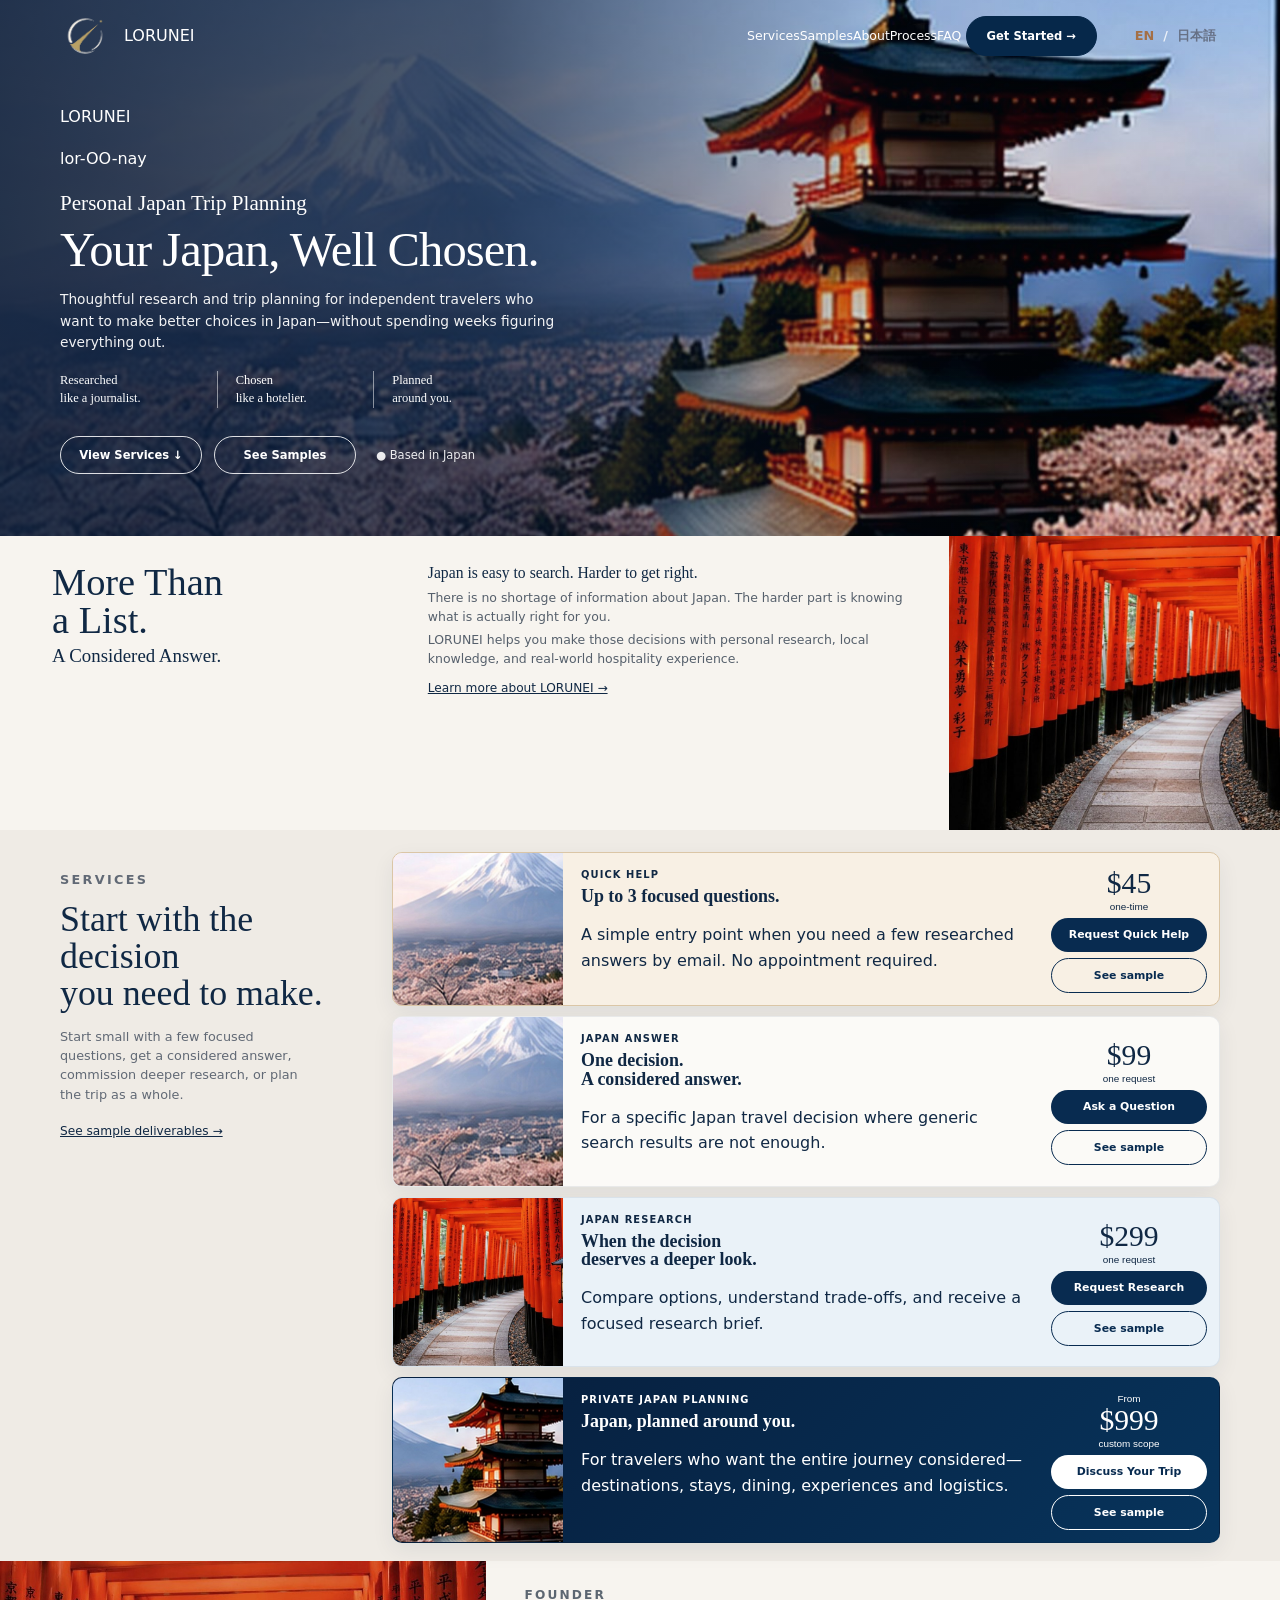
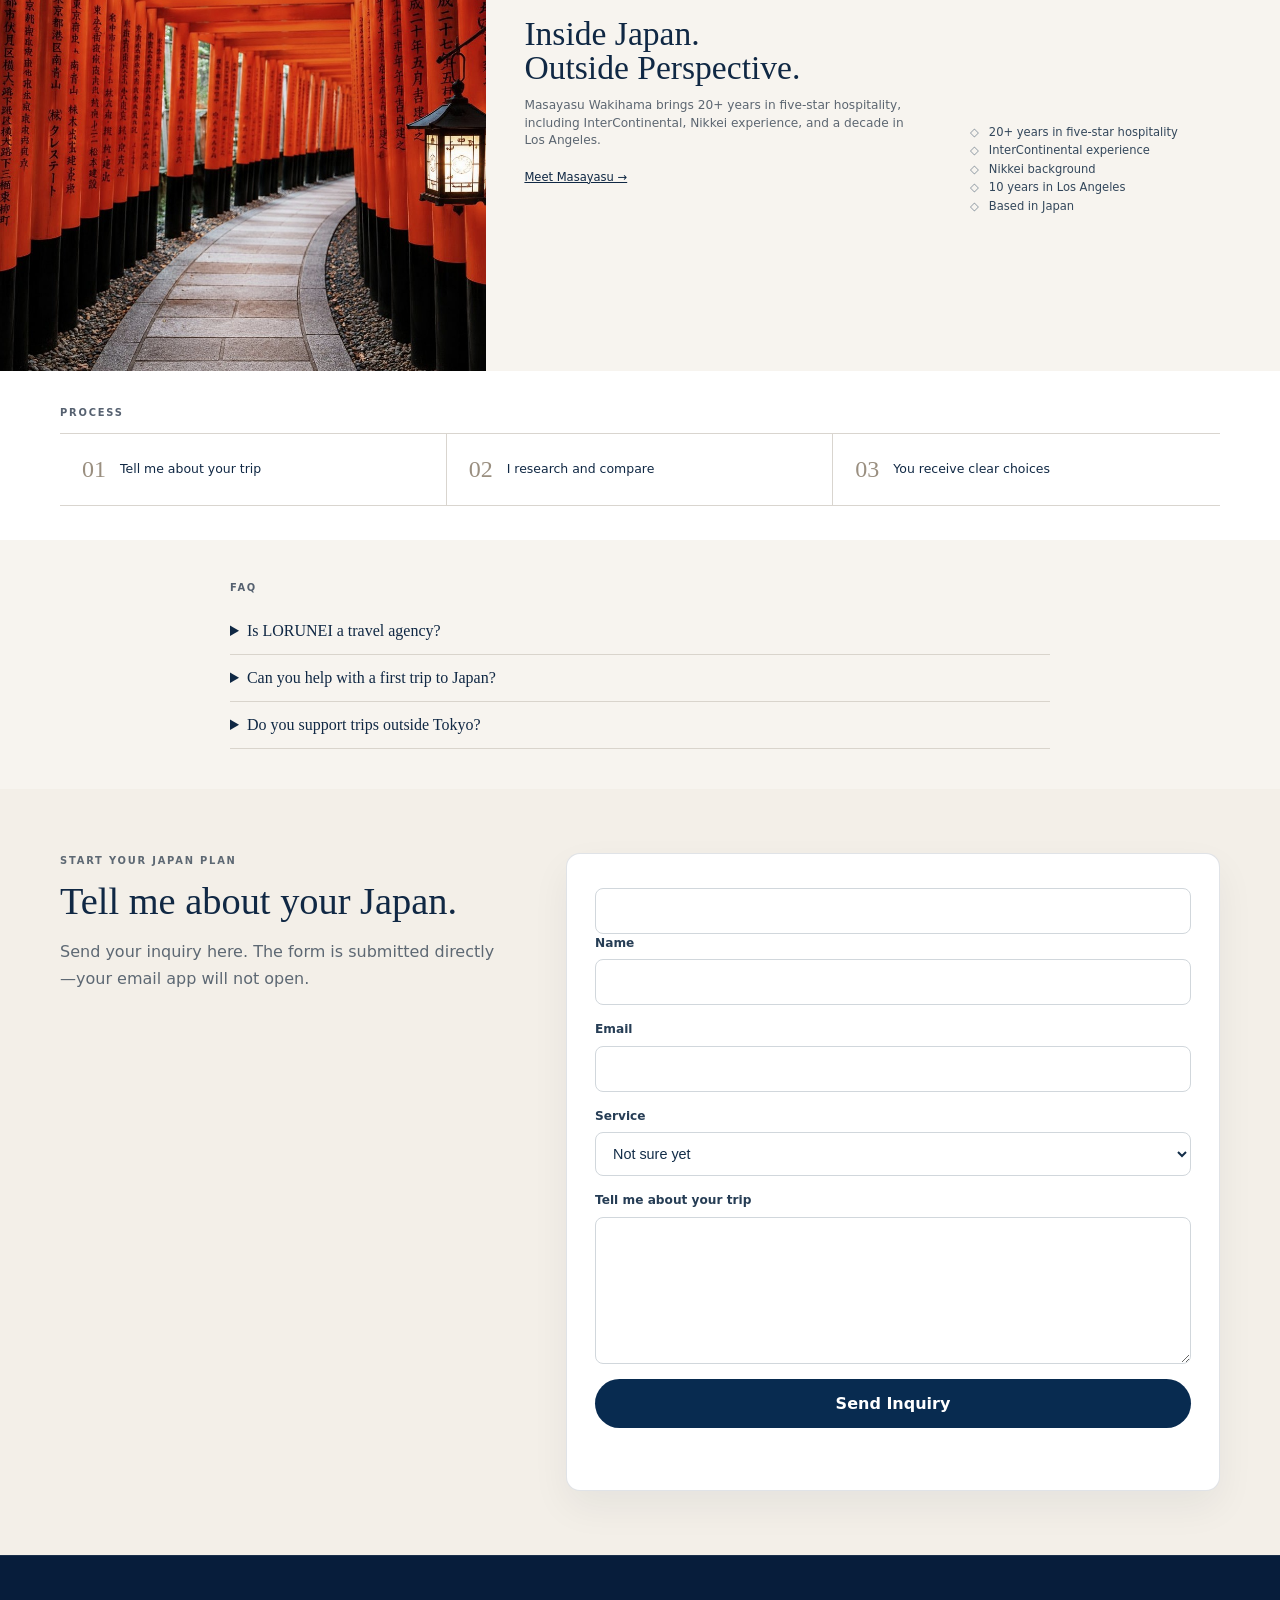
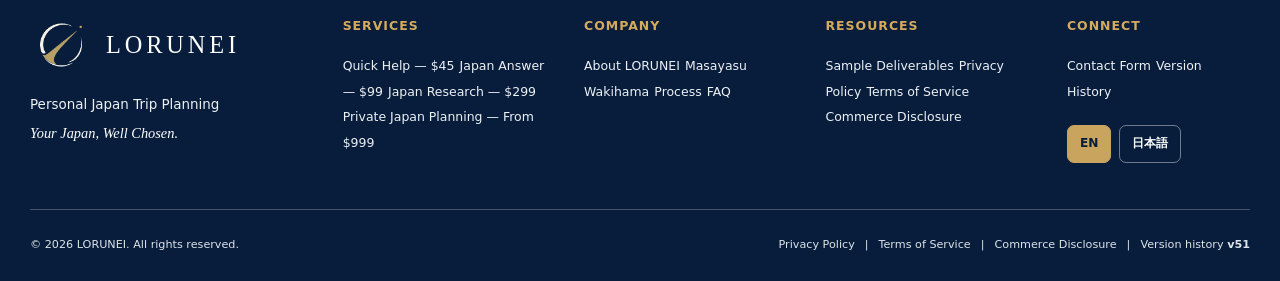
==== index.html @ 84dd47f7 "Update to LORUNEI v51 - Rebuilt the desktop footer into a five-column layout - Added Brand, Service" ====
<!doctype html>
<html lang="en">
<head>
<meta charset="utf-8">
<meta name="viewport" content="width=device-width,initial-scale=1">
<title>LORUNEI — Personal Japan Trip Planning</title>
<meta name="description" content="Thoughtful research and personal Japan trip planning for independent travelers.">
<meta name="theme-color" content="#071d3b">
<link rel="icon" href="assets/images/lorunei-logo-v41.png">
<link rel="stylesheet" href="assets/css/style.css">
<link rel="stylesheet" href="assets/css/v44.css">
<link rel="stylesheet" href="assets/css/v45.css">
<link rel="stylesheet" href="assets/css/v46.css">
<link rel="stylesheet" href="assets/css/v47.css">
<link rel="stylesheet" href="assets/css/v48.css">
<link rel="stylesheet" href="assets/css/v49.css">
<link rel="stylesheet" href="assets/css/v50.css">
<link rel="stylesheet" href="assets/css/v51.css">
<script defer src="assets/js/main.js"></script>
<script defer src="assets/js/v48.js"></script>
</head>
<body class="v51-home">
<header class="site-header v39-header" id="top">
  <div class="container nav-wrap">
    <a class="brand v39-brand" href="#top" aria-label="LORUNEI home">
      <img src="assets/images/lorunei-symbol-header-v48.png" alt="" class="header-symbol"><span class="header-brand-name">LORUNEI</span>
      
    </a>
    <button class="menu-toggle" aria-expanded="false" aria-label="Open menu"><span></span><span></span><span></span></button>
    <nav class="main-nav" aria-label="Primary navigation">
      <div class="lang-en nav-localized">
        <a href="#services">Services</a><a href="samples.html?lang=en">Samples</a><a href="#founder">About</a><a href="#process">Process</a><a href="#faq">FAQ</a>
        <a class="button button-sm" href="#inquiry">Get Started →</a>
      </div>
      <div class="lang-ja nav-localized">
        <a href="#services">サービス</a><a href="samples.html?lang=ja">納品サンプル</a><a href="#founder">運営者</a><a href="#process">ご利用の流れ</a><a href="#faq">よくある質問</a>
        <a class="button button-sm" href="#inquiry">相談する →</a>
      </div>
      <div class="lang-switch"><button class="lang-btn active" data-lang="en" type="button">EN</button><span>/</span><button class="lang-btn" data-lang="ja" type="button">日本語</button></div>
    </nav>
  </div>
</header>

<main>
<section class="hero lorunei-hero v39-hero" id="hero">
  <div class="hero-overlay"></div>
  <div class="container hero-stage">
    <div class="hero-copy reveal">
      <div class="lang-en">
        <div class="hero-name-guide">
          <p class="hero-brand-name">LORUNEI</p>
          <p class="hero-pronunciation">lor-OO-nay</p>
        </div>
        <p class="category-line">Personal Japan Trip Planning</p>
        <h1>Your Japan, Well Chosen.</h1>
        <p class="hero-lede">Thoughtful research and trip planning for independent travelers who want to make better choices in Japan—without spending weeks figuring everything out.</p>
        <div class="brand-manifesto"><span>Researched<br>like a journalist.</span><span>Chosen<br>like a hotelier.</span><span>Planned<br>around you.</span></div>
        <div class="hero-actions"><a class="button hero-button" href="#services">View Services ↓</a><a class="button hero-button ghost" href="samples.html?lang=en">See Samples</a><span class="based">● Based in Japan</span></div>
      </div>
      <div class="lang-ja">
        <div class="hero-name-guide">
          <p class="hero-brand-name">LORUNEI</p>
          <p class="hero-pronunciation">ロルーネイ</p>
        </div>
        <p class="category-line">日本旅行のパーソナル・プランニング</p>
        <h1 class="ja-hero-title">あなたの日本を、<br>より良い選択で。</h1>
        <p class="hero-lede">情報を探し続けるのではなく、あなたに合う選択へ。個人旅行を楽しみたい方のために、丁寧なリサーチと旅のプランニングを提供します。</p>
        <div class="brand-manifesto"><span>記者のように<br>調べる。</span><span>ホテルマンのように<br>選ぶ。</span><span>あなたを中心に<br>組み立てる。</span></div>
        <div class="hero-actions"><a class="button hero-button" href="#services">サービスを見る ↓</a><a class="button hero-button ghost" href="samples.html?lang=ja">納品サンプルを見る</a><span class="based">● 日本を拠点にリサーチ</span></div>
      </div>
    </div>
  </div>
</section>

<section class="v39-intro" id="about">
  <div class="v39-intro-grid">
    <div class="v39-intro-title reveal">
      <div class="lang-en"><h2>More Than<br>a List.</h2><p>A Considered Answer.</p></div>
      <div class="lang-ja"><h2>ただの一覧ではなく、<br>選ぶための答えを。</h2><p>考え抜いた提案をお届けします。</p></div>
    </div>
    <div class="v39-intro-copy reveal">
      <div class="lang-en"><h3>Japan is easy to search. Harder to get right.</h3><p>There is no shortage of information about Japan. The harder part is knowing what is actually right for you.</p><p>LORUNEI helps you make those decisions with personal research, local knowledge, and real-world hospitality experience.</p><a href="#founder">Learn more about LORUNEI →</a></div>
      <div class="lang-ja"><h3>日本は検索しやすい。でも、自分に合う答えを選ぶのは難しい。</h3><p>日本の情報はあふれています。難しいのは、その中から自分に本当に合うものを見極めることです。</p><p>LORUNEIは、丁寧なリサーチ、現地感覚、ホテルで培った判断力で、その選択をお手伝いします。</p><a href="#founder">LORUNEIについて →</a></div>
    </div>
    <div class="v39-intro-image reveal"><img src="assets/images/intro-side.jpg" alt="Traditional Japan street scene"></div>
  </div>
</section>

<section class="v39-services" id="services">
  <div class="container v39-services-grid">
    <div class="v39-services-lead reveal">
      <div class="lang-en">
        <p class="v39-eyebrow">SERVICES</p><h2>Start with the decision<br>you need to make.</h2>
        <p>Start small with a few focused questions, get a considered answer, commission deeper research, or plan the trip as a whole.</p>
        <a href="samples.html?lang=en">See sample deliverables →</a>
      </div>
      <div class="lang-ja">
        <p class="v39-eyebrow">サービス</p><h2>必要な判断から、<br>始めましょう。</h2>
        <p>少数の質問から始めることも、1つの判断を深く調べることも、旅全体を組み立てることもできます。</p>
        <a href="samples.html?lang=ja">納品サンプルを見る →</a>
      </div>
    </div>

    <div class="v39-service-list">
      <article class="v39-service-card quick reveal">
        <img src="assets/images/service-answer.jpg" alt="Japan travel notes">
        <div class="v39-service-body">
          <div class="lang-en"><p class="v39-plan-kicker">QUICK HELP</p><h3>Up to 3 focused questions.</h3><p>A simple entry point when you need a few researched answers by email. No appointment required.</p></div>
          <div class="lang-ja"><p class="v39-plan-kicker">クイックヘルプ</p><h3>最大3つの質問に回答。</h3><p>少数の疑問だけを個別に調べて、メールで回答する入口メニューです。予約や面談は不要です。</p></div>
        </div>
        <div class="v39-service-action">
          <div class="v39-price">$45<small class="lang-en">one-time</small><small class="lang-ja">1回</small></div>
          <a class="v39-btn lang-en" href="#inquiry" data-plan="quick">Request Quick Help</a>
          <a class="v39-btn lang-ja" href="#inquiry" data-plan="quick">依頼する</a>
          <a class="v39-btn alt lang-en" href="samples.html?lang=en&plan=quick" data-sample-plan="quick">See sample</a>
          <a class="v39-btn alt lang-ja" href="samples.html?lang=ja&plan=quick" data-sample-plan="quick">サンプルを見る</a>
        </div>
      </article>

      <article class="v39-service-card reveal">
        <img src="assets/images/service-answer.jpg" alt="Japan travel answer">
        <div class="v39-service-body">
          <div class="lang-en"><p class="v39-plan-kicker">JAPAN ANSWER</p><h3>One decision.<br>A considered answer.</h3><p>For a specific Japan travel decision where generic search results are not enough.</p></div>
          <div class="lang-ja"><p class="v39-plan-kicker">ジャパン・アンサー</p><h3>1つの判断に、<br>考え抜いた答えを。</h3><p>ホテル、エリア、旅程など、1つの重要な判断を個別に調べておすすめをまとめます。</p></div>
        </div>
        <div class="v39-service-action">
          <div class="v39-price">$99<small class="lang-en">one request</small><small class="lang-ja">1件</small></div>
          <a class="v39-btn lang-en" href="#inquiry" data-plan="answer">Ask a Question</a>
          <a class="v39-btn lang-ja" href="#inquiry" data-plan="answer">質問する</a>
          <a class="v39-btn alt lang-en" href="samples.html?lang=en&plan=answer" data-sample-plan="answer">See sample</a>
          <a class="v39-btn alt lang-ja" href="samples.html?lang=ja&plan=answer" data-sample-plan="answer">サンプルを見る</a>
        </div>
      </article>

      <article class="v39-service-card research reveal">
        <img src="assets/images/service-research.jpg" alt="Japan travel research">
        <div class="v39-service-body">
          <div class="lang-en"><p class="v39-plan-kicker">JAPAN RESEARCH</p><h3>When the decision<br>deserves a deeper look.</h3><p>Compare options, understand trade-offs, and receive a focused research brief.</p></div>
          <div class="lang-ja"><p class="v39-plan-kicker">ジャパン・リサーチ</p><h3>比較して、深く調べて、<br>判断材料を整理。</h3><p>複数の選択肢を比較し、違い・注意点・おすすめ理由を調査レポートとしてまとめます。</p></div>
        </div>
        <div class="v39-service-action">
          <div class="v39-price">$299<small class="lang-en">one request</small><small class="lang-ja">1件</small></div>
          <a class="v39-btn lang-en" href="#inquiry" data-plan="research">Request Research</a>
          <a class="v39-btn lang-ja" href="#inquiry" data-plan="research">調査を依頼する</a>
          <a class="v39-btn alt lang-en" href="samples.html?lang=en&plan=research" data-sample-plan="research">See sample</a>
          <a class="v39-btn alt lang-ja" href="samples.html?lang=ja&plan=research" data-sample-plan="research">サンプルを見る</a>
        </div>
      </article>

      <article class="v39-service-card private reveal">
        <img src="assets/images/service-private.jpg" alt="Private Japan planning">
        <div class="v39-service-body">
          <div class="lang-en"><p class="v39-plan-kicker">PRIVATE JAPAN PLANNING</p><h3>Japan, planned around you.</h3><p>For travelers who want the entire journey considered—destinations, stays, dining, experiences and logistics.</p></div>
          <div class="lang-ja"><p class="v39-plan-kicker">プライベート・ジャパン・プランニング</p><h3>旅全体を、<br>あなたを中心に設計。</h3><p>行き先、滞在、食、体験、移動まで、旅全体を一つにつないで個別に組み立てます。</p></div>
        </div>
        <div class="v39-service-action">
          <div class="v39-price"><small class="lang-en">From</small><small class="lang-ja">料金</small>$999<small class="lang-en">custom scope</small><small class="lang-ja">から</small></div>
          <a class="v39-btn light lang-en" href="#inquiry" data-plan="private">Discuss Your Trip</a>
          <a class="v39-btn light lang-ja" href="#inquiry" data-plan="private">旅行相談をする</a>
          <a class="v39-btn alt light-outline lang-en" href="samples.html?lang=en&plan=private" data-sample-plan="private">See sample</a>
          <a class="v39-btn alt light-outline lang-ja" href="samples.html?lang=ja&plan=private" data-sample-plan="private">サンプルを見る</a>
        </div>
      </article>
    </div>
  </div>
</section>

<section class="v39-founder" id="founder">
  <div class="v39-founder-grid">
    <div class="v39-founder-image"><img src="assets/images/founder-no-face.jpg" alt="Vermilion torii gates in Japan"></div>
    <div class="v39-founder-copy reveal">
      <div class="lang-en">
        <p class="v39-eyebrow">FOUNDER</p><h2>Inside Japan.<br>Outside Perspective.</h2>
        <p>Masayasu Wakihama brings 20+ years in five-star hospitality, including InterContinental, Nikkei experience, and a decade in Los Angeles.</p>
        <a href="about-masayasu.html?lang=en">Meet Masayasu →</a>
      </div>
      <div class="lang-ja">
        <p class="v39-eyebrow">運営者</p><h2>日本の内側から。<br>海外旅行者の視点で。</h2>
        <p>Masayasu Wakihamaは、InterContinentalを含む5つ星ホテルで20年以上、日経での経験、ロサンゼルスでの10年間を背景に、日本と海外旅行者双方の感覚から旅を考えます。</p>
        <a href="about-masayasu.html?lang=ja">Masayasu Wakihamaについて →</a>
      </div>
    </div>
    <div class="v39-founder-facts reveal">
      <div class="lang-en founder-facts-local"><div>20+ years in five-star hospitality</div><div>InterContinental experience</div><div>Nikkei background</div><div>10 years in Los Angeles</div><div>Based in Japan</div></div>
      <div class="lang-ja founder-facts-local"><div>5つ星ホテルで20年以上</div><div>InterContinentalでの経験</div><div>日経での勤務経験</div><div>ロサンゼルス在住10年</div><div>日本を拠点に対応</div></div>
    </div>
  </div>
</section>

<section class="v39-process" id="process">
  <div class="container">
    <div class="lang-en"><p class="v39-eyebrow">PROCESS</p><div class="v39-process-row"><div><strong>01</strong><span>Tell me about your trip</span></div><div><strong>02</strong><span>I research and compare</span></div><div><strong>03</strong><span>You receive clear choices</span></div></div></div>
    <div class="lang-ja"><p class="v39-eyebrow">ご利用の流れ</p><div class="v39-process-row"><div><strong>01</strong><span>旅の内容を送る</span></div><div><strong>02</strong><span>個別に調査・比較する</span></div><div><strong>03</strong><span>判断しやすい形で受け取る</span></div></div></div>
  </div>
</section>

<section class="v39-faq" id="faq">
  <div class="container narrow">
    <div class="lang-en">
      <p class="v39-eyebrow">FAQ</p>
      <details><summary>Is LORUNEI a travel agency?</summary><p>No. LORUNEI provides travel research, consultation, information and advisory support. You make and pay for third-party bookings directly.</p></details>
      <details><summary>Can you help with a first trip to Japan?</summary><p>Yes. First-time travelers are a strong fit, especially when neighborhood choices, transport, pacing and reservations feel overwhelming.</p></details>
      <details><summary>Do you support trips outside Tokyo?</summary><p>Yes. Research and planning can cover destinations throughout Japan depending on scope.</p></details>
    </div>
    <div class="lang-ja">
      <p class="v39-eyebrow">よくある質問</p>
      <details><summary>LORUNEIは旅行会社ですか？</summary><p>いいえ。LORUNEIは旅行リサーチ、相談、情報提供、アドバイスを行うサービスです。ホテル、交通、レストラン等の予約・契約・支払いはお客様ご自身で行っていただきます。</p></details>
      <details><summary>初めての日本旅行でも相談できますか？</summary><p>はい。エリア選び、移動、日程配分、予約の優先順位などが分かりにくい初訪日の方には特に向いています。</p></details>
      <details><summary>東京以外も対応できますか？</summary><p>はい。ご依頼内容に応じて、日本各地の調査・プランニングに対応します。</p></details>
    </div>
  </div>
</section>

<section class="v40-inquiry" id="inquiry">
  <div class="container v40-inquiry-grid">
    <div class="reveal">
      <div class="lang-en"><p class="v39-eyebrow">START YOUR JAPAN PLAN</p><h2>Tell me about your Japan.</h2><p>Send your inquiry here. The form is submitted directly—your email app will not open.</p></div>
      <div class="lang-ja"><p class="v39-eyebrow">相談をはじめる</p><h2>あなたの日本旅行について教えてください。</h2><p>このページから直接送信できます。メールアプリは起動しません。</p></div>
    </div>
    <form class="v40-form reveal" id="loruneiInquiry" action="https://formspree.io/f/xeajbpvn" method="POST" data-formspree-form>
      <input type="hidden" name="_subject" value="LORUNEI website inquiry">
      <input type="hidden" name="_replyto" id="replyToField" value="">
      <input type="text" name="_gotcha" tabindex="-1" autocomplete="off" class="hp-field" aria-hidden="true">
      <label><span class="lang-en">Name</span><span class="lang-ja">お名前</span><input name="name" required></label>
      <label><span class="lang-en">Email</span><span class="lang-ja">メールアドレス</span><input name="email" type="email" required></label>
      <label><span class="lang-en">Service</span><span class="lang-ja">ご希望のサービス</span>
        <select name="service" id="planSelectEn" class="lang-en">
          <option value="unsure">Not sure yet</option>
          <option value="quick">Quick Help — $45</option>
          <option value="answer">Japan Answer — $99</option>
          <option value="research">Japan Research — $299</option>
          <option value="private">Private Japan Planning — from $999</option>
        </select>
        <select name="service" id="planSelectJa" class="lang-ja">
          <option value="unsure">まだ決めていない</option>
          <option value="quick">クイックヘルプ — $45</option>
          <option value="answer">ジャパン・アンサー — $99</option>
          <option value="research">ジャパン・リサーチ — $299</option>
          <option value="private">プライベート・ジャパン・プランニング — $999〜</option>
        </select>
      </label>
      <label><span class="lang-en">Tell me about your trip</span><span class="lang-ja">旅行内容・相談したいこと</span><textarea name="message" rows="6" required></textarea></label>
      <button class="v40-submit lang-en" type="submit">Send Inquiry</button>
      <button class="v40-submit lang-ja" type="submit">相談内容を送信</button>
      <p class="form-status" id="formStatus" role="status" aria-live="polite"></p>
    </form>
  </div>
</section>
</main>

<footer class="site-footer-v51" id="site-footer">
  <div class="container footer-grid-v51">

    <section class="footer-brand-v51">
      <div class="footer-brand-lockup-v51">
        <img src="assets/images/lorunei-symbol-footer-v48.png" alt="" class="footer-symbol-v51">
        <span class="footer-name-v51">LORUNEI</span>
      </div>
      <div class="lang-en footer-brand-copy-v51">
        <p>Personal Japan Trip Planning</p>
        <em>Your Japan, Well Chosen.</em>
      </div>
      <div class="lang-ja footer-brand-copy-v51">
        <p>日本旅行のパーソナル・プランニング</p>
        <em>あなたの日本を、より良い選択で。</em>
      </div>
    </section>

    <section class="footer-col-v51">
      <h3 class="lang-en">Services</h3>
      <h3 class="lang-ja">サービス</h3>
      <div class="lang-en footer-links-v51">
        <a href="#services">Quick Help — $45</a>
        <a href="#services">Japan Answer — $99</a>
        <a href="#services">Japan Research — $299</a>
        <a href="#services">Private Japan Planning — From $999</a>
      </div>
      <div class="lang-ja footer-links-v51">
        <a href="#services">クイックヘルプ — $45</a>
        <a href="#services">ジャパン・アンサー — $99</a>
        <a href="#services">ジャパン・リサーチ — $299</a>
        <a href="#services">プライベート・プランニング — $999〜</a>
      </div>
    </section>

    <section class="footer-col-v51">
      <h3 class="lang-en">Company</h3>
      <h3 class="lang-ja">会社情報</h3>
      <div class="lang-en footer-links-v51">
        <a href="#about">About LORUNEI</a>
        <a href="about-masayasu.html?lang=en">Masayasu Wakihama</a>
        <a href="#process">Process</a>
        <a href="#faq">FAQ</a>
      </div>
      <div class="lang-ja footer-links-v51">
        <a href="#about">LORUNEIについて</a>
        <a href="about-masayasu.html?lang=ja">Masayasu Wakihama</a>
        <a href="#process">ご利用の流れ</a>
        <a href="#faq">よくある質問</a>
      </div>
    </section>

    <section class="footer-col-v51">
      <h3 class="lang-en">Resources</h3>
      <h3 class="lang-ja">リソース</h3>
      <div class="lang-en footer-links-v51">
        <a href="samples.html?lang=en">Sample Deliverables</a>
        <a href="privacy.html?lang=en">Privacy Policy</a>
        <a href="terms.html?lang=en">Terms of Service</a>
        <a href="legal.html?lang=en">Commerce Disclosure</a>
      </div>
      <div class="lang-ja footer-links-v51">
        <a href="samples.html?lang=ja">納品サンプル</a>
        <a href="privacy.html?lang=ja">プライバシーポリシー</a>
        <a href="terms.html?lang=ja">利用規約</a>
        <a href="legal.html?lang=ja">特定商取引法に基づく表記</a>
      </div>
    </section>

    <section class="footer-col-v51 footer-connect-v51">
      <h3 class="lang-en">Connect</h3>
      <h3 class="lang-ja">お問い合わせ</h3>
      <div class="lang-en footer-links-v51">
        <a href="#inquiry">Contact Form</a>
        <a href="changelog.html?lang=en">Version History</a>
      </div>
      <div class="lang-ja footer-links-v51">
        <a href="#inquiry">お問い合わせフォーム</a>
        <a href="changelog.html?lang=ja">変更履歴</a>
      </div>
      <div class="footer-language-v51" aria-label="Language">
        <button class="lang-btn footer-lang-btn" data-lang="en" type="button">EN</button>
        <button class="lang-btn footer-lang-btn" data-lang="ja" type="button">日本語</button>
      </div>
    </section>
  </div>

  <div class="container footer-bottom-v51">
    <span>© 2026 LORUNEI. All rights reserved.</span>
    <div class="lang-en footer-legal-v51">
      <a href="privacy.html?lang=en">Privacy Policy</a>
      <span>|</span>
      <a href="terms.html?lang=en">Terms of Service</a>
      <span>|</span>
      <a href="legal.html?lang=en">Commerce Disclosure</a>
      <span>|</span>
      <a href="changelog.html?lang=en">Version history <b>v51</b></a>
    </div>
    <div class="lang-ja footer-legal-v51">
      <a href="privacy.html?lang=ja">プライバシーポリシー</a>
      <span>|</span>
      <a href="terms.html?lang=ja">利用規約</a>
      <span>|</span>
      <a href="legal.html?lang=ja">特定商取引法に基づく表記</a>
      <span>|</span>
      <a href="changelog.html?lang=ja">変更履歴 <b>v51</b></a>
    </div>
  </div>
</footer>
</body>
</html>
---- assets/css/style.css ----
:root{--navy:#071b3a;--navy2:#0d2b55;--red:#d8232a;--ink:#101827;--muted:#667085;--line:#e6e9ef;--soft:#f7f8fb;--white:#fff;--radius:22px;--shadow:0 18px 50px rgba(8,27,58,.10)}
*{box-sizing:border-box}html{scroll-behavior:smooth}body{margin:0;color:var(--ink);background:#fff;font-family:Inter,ui-sans-serif,system-ui,-apple-system,BlinkMacSystemFont,"Segoe UI",sans-serif;line-height:1.6}img{max-width:100%;display:block}a{color:inherit;text-decoration:none}button,input,select,textarea{font:inherit}.container{width:min(1160px,calc(100% - 40px));margin:auto}.narrow{width:min(820px,calc(100% - 40px))}.section-pad{padding:92px 0}.soft{background:var(--soft)}.dark{background:var(--navy);color:#fff}.eyebrow{font-size:.76rem;font-weight:800;letter-spacing:.17em;color:var(--red);margin:0 0 14px}.site-header{position:sticky;top:0;z-index:30;background:rgba(255,255,255,.91);backdrop-filter:blur(16px);border-bottom:1px solid rgba(230,233,239,.85)}.nav-wrap{height:76px;display:flex;align-items:center;justify-content:space-between}.brand{display:inline-flex;align-items:center;gap:10px}.brand img{width:50px;height:50px;object-fit:contain;border-radius:50%}.brand span{display:flex;flex-direction:column;line-height:1.05}.brand strong{font-family:Georgia,serif;font-size:1.08rem;letter-spacing:.04em;color:var(--navy)}.brand small{font-size:.62rem;text-transform:uppercase;letter-spacing:.13em;color:var(--muted);margin-top:5px}.main-nav{display:flex;align-items:center;gap:28px;font-size:.92rem;font-weight:650}.main-nav a:not(.button):hover{color:var(--red)}.button{display:inline-flex;align-items:center;justify-content:center;border:1px solid var(--red);border-radius:12px;background:var(--red);color:#fff;padding:13px 20px;font-weight:800;cursor:pointer;transition:.2s ease}.button:hover{transform:translateY(-1px);box-shadow:0 10px 28px rgba(216,35,42,.18)}.button-sm{padding:10px 15px}.button-ghost{background:#fff;color:var(--red)}.full{width:100%}.menu-toggle{display:none;background:none;border:0;padding:8px}.menu-toggle span{display:block;width:24px;height:2px;background:var(--navy);margin:5px}
.hero{padding-top:66px}.hero-grid{display:grid;grid-template-columns:1.02fr .98fr;align-items:center;gap:58px}.hero h1{font-family:Georgia,serif;color:var(--navy);font-size:clamp(3.2rem,6vw,5.6rem);line-height:.96;letter-spacing:-.04em;margin:0 0 28px}.hero h1 span{color:var(--red)}.hero-lede{font-size:1.12rem;color:#465268;max-width:650px}.hero-actions{display:flex;gap:12px;margin:28px 0}.trust-row{display:flex;flex-wrap:wrap;gap:12px 22px;font-size:.82rem;color:var(--muted)}.trust-row span::before{content:"✓";color:var(--red);font-weight:900;margin-right:7px}.hero-media{position:relative}.hero-media img{width:100%;aspect-ratio:1.1/1;object-fit:cover;border-radius:34px;box-shadow:var(--shadow)}.floating-card{position:absolute;left:-24px;bottom:28px;background:#fff;border:1px solid var(--line);box-shadow:var(--shadow);border-radius:16px;padding:16px 18px;max-width:255px}.floating-card strong,.floating-card span{display:block}.floating-card strong{color:var(--navy)}.floating-card span{font-size:.82rem;color:var(--muted);margin-top:3px}.stats-strip{border-block:1px solid var(--line);background:#fff}.stats-grid{display:grid;grid-template-columns:repeat(4,1fr)}.stats-grid div{padding:24px;text-align:center;border-right:1px solid var(--line)}.stats-grid div:last-child{border-right:0}.stats-grid strong,.stats-grid span{display:block}.stats-grid strong{color:var(--navy);font-family:Georgia,serif;font-size:1.55rem}.stats-grid span{font-size:.78rem;color:var(--muted)}
.section-heading{text-align:center;max-width:720px;margin:0 auto 46px}.section-heading h2,.about-copy h2,.contact-section h2{font-family:Georgia,serif;color:var(--navy);font-size:clamp(2.2rem,4vw,3.6rem);line-height:1.05;margin:0 0 16px;letter-spacing:-.025em}.section-heading>p:last-child{color:var(--muted);font-size:1.02rem}.card-grid{display:grid;gap:16px}.card-grid.five{grid-template-columns:repeat(5,1fr)}.service-card{border:1px solid var(--line);border-radius:18px;padding:25px 20px;background:#fff}.service-card .icon{width:44px;height:44px;display:grid;place-items:center;border-radius:50%;background:#fff4f4;color:var(--red);font-size:1.35rem;margin-bottom:18px}.service-card h3{font-family:Georgia,serif;color:var(--navy);font-size:1.08rem;margin:0 0 10px}.service-card p{font-size:.88rem;color:var(--muted);margin:0}.pricing-grid{display:grid;grid-template-columns:repeat(4,1fr);gap:16px;align-items:stretch}.price-card{position:relative;background:#fff;border:1px solid var(--line);border-radius:20px;padding:29px 24px;box-shadow:0 8px 24px rgba(8,27,58,.03);display:flex;flex-direction:column}.price-card.featured{border:2px solid var(--red);transform:translateY(-10px);box-shadow:var(--shadow)}.popular{position:absolute;top:-14px;left:22px;right:22px;background:var(--red);color:#fff;text-align:center;border-radius:999px;padding:5px;font-size:.68rem;font-weight:900;letter-spacing:.12em}.plan-kicker{font-size:.7rem;font-weight:900;letter-spacing:.14em;color:var(--red)}.price-card h3{font-family:Georgia,serif;color:var(--navy);margin:2px 0}.price{font-size:2.55rem;font-weight:850;color:var(--navy);margin:8px 0 0}.price span{font-size:1.2rem}.muted{color:var(--muted)}.small{font-size:.84rem}.price-card ul{list-style:none;padding:0;margin:20px 0 28px;flex:1}.price-card li{font-size:.88rem;margin:9px 0;padding-left:21px;position:relative}.price-card li::before{content:"✓";position:absolute;left:0;color:var(--red);font-weight:900}.legal-note{text-align:center;color:var(--muted);font-size:.78rem;max-width:880px;margin:26px auto 0}.steps-grid{display:grid;grid-template-columns:repeat(4,1fr);gap:30px}.step{border-top:1px solid var(--line);padding-top:20px}.step span{display:grid;place-items:center;width:34px;height:34px;background:var(--navy);color:white;border-radius:50%;font-weight:900;font-size:.75rem}.step h3{font-family:Georgia,serif;color:var(--navy);margin:18px 0 8px}.step p{color:var(--muted);font-size:.9rem}.about-grid{display:grid;grid-template-columns:.9fr 1.1fr;gap:65px;align-items:center}.about-photo img{border-radius:28px;min-height:490px;width:100%;object-fit:cover}.about-copy h2{color:white}.about-copy>p:not(.eyebrow){color:#c6d0df}.benefits{display:grid;grid-template-columns:1fr 1fr;gap:20px;margin-top:30px}.benefits div{border-top:1px solid rgba(255,255,255,.18);padding-top:15px}.benefits strong,.benefits span{display:block}.benefits span{color:#aebbd0;font-size:.84rem;margin-top:4px}.faq-list details{border-bottom:1px solid var(--line);padding:20px 0}.faq-list summary{font-weight:800;color:var(--navy);cursor:pointer;list-style:none;padding-right:34px;position:relative}.faq-list summary::after{content:"+";position:absolute;right:0;font-size:1.4rem;color:var(--red)}.faq-list details[open] summary::after{content:"–"}.faq-list p{color:var(--muted);margin:12px 0 2px}.contact-section{background:linear-gradient(135deg,#fafbfe 0%,#fff5f5 100%)}.contact-grid{display:grid;grid-template-columns:.85fr 1.15fr;gap:60px;align-items:start}.contact-form{background:white;border:1px solid var(--line);border-radius:24px;padding:28px;box-shadow:var(--shadow)}.contact-form label{display:block;font-size:.8rem;font-weight:800;color:var(--navy);margin-bottom:16px}.contact-form input,.contact-form select,.contact-form textarea{width:100%;margin-top:7px;border:1px solid #d8dde7;border-radius:11px;padding:12px 13px;color:var(--ink);background:#fff;outline:none}.contact-form input:focus,.contact-form select:focus,.contact-form textarea:focus{border-color:var(--red);box-shadow:0 0 0 3px rgba(216,35,42,.08)}.form-status{min-height:22px;margin:10px 0 0;font-size:.82rem;color:var(--muted)}.site-footer{background:#04142d;color:#fff;padding:56px 0 20px}.site-footer .brand strong{color:#fff}.site-footer .brand small{color:#aebbd0}.footer-grid{display:grid;grid-template-columns:2fr repeat(3,1fr);gap:40px}.footer-grid>div:not(.footer-brand){display:flex;flex-direction:column;gap:8px;font-size:.86rem}.footer-grid>div:not(.footer-brand)>strong{margin-bottom:7px}.footer-grid a{color:#c7d2e4}.footer-grid a:hover{color:#fff}.footer-brand p{color:#96a6bf;font-size:.82rem;max-width:260px}.footer-bottom{border-top:1px solid rgba(255,255,255,.12);margin-top:34px;padding-top:18px;display:flex;justify-content:space-between;color:#8293ad;font-size:.76rem}.reveal{opacity:0;transform:translateY(16px);transition:opacity .65s ease,transform .65s ease}.reveal.visible{opacity:1;transform:none}
@media(max-width:1000px){.main-nav{gap:17px;font-size:.84rem}.card-grid.five{grid-template-columns:repeat(3,1fr)}.pricing-grid{grid-template-columns:repeat(2,1fr)}.price-card.featured{transform:none}.hero-grid{gap:34px}.hero h1{font-size:clamp(3rem,7vw,4.6rem)}}
@media(max-width:760px){.container,.narrow{width:min(100% - 28px,1160px)}.section-pad{padding:68px 0}.menu-toggle{display:block}.main-nav{position:absolute;top:76px;left:0;right:0;background:white;border-bottom:1px solid var(--line);padding:22px;display:none;flex-direction:column;align-items:stretch}.main-nav.open{display:flex}.hero{padding-top:36px}.hero-grid,.about-grid,.contact-grid{grid-template-columns:1fr}.hero-copy{order:1}.hero-media{order:2}.hero-media img{aspect-ratio:1.3/1}.floating-card{left:12px;right:12px;bottom:12px;max-width:none}.stats-grid{grid-template-columns:repeat(2,1fr)}.stats-grid div:nth-child(2){border-right:0}.stats-grid div:nth-child(-n+2){border-bottom:1px solid var(--line)}.card-grid.five,.pricing-grid,.steps-grid,.benefits{grid-template-columns:1fr}.hero-actions{flex-direction:column}.hero-actions .button{width:100%}.section-heading{text-align:left;margin-bottom:34px}.footer-grid{grid-template-columns:1fr 1fr}.footer-brand{grid-column:1/-1}.footer-bottom{flex-direction:column;gap:6px}.about-photo img{min-height:340px}.brand span{display:none}}

.lang-switch{display:flex;align-items:center;gap:6px;font-size:.8rem;font-weight:900;color:var(--muted);white-space:nowrap}
.lang-btn{border:0;background:transparent;padding:5px 4px;color:var(--muted);font-weight:900;cursor:pointer}
.lang-btn:hover,.lang-btn.active{color:var(--red)}
html[lang="ja"] body{font-family:"Hiragino Kaku Gothic ProN","Yu Gothic",Meiryo,Inter,ui-sans-serif,system-ui,sans-serif}
html[lang="ja"] .hero h1,html[lang="ja"] .section-heading h2,html[lang="ja"] .about-copy h2,html[lang="ja"] .contact-section h2,
html[lang="ja"] .service-card h3,html[lang="ja"] .step h3,html[lang="ja"] .price-card h3{font-family:"Yu Mincho","Hiragino Mincho ProN",Georgia,serif}
@media(max-width:760px){.main-nav .lang-switch{justify-content:center;padding:6px 0}}

html[lang="es"] body{font-family:Inter,ui-sans-serif,system-ui,-apple-system,BlinkMacSystemFont,"Segoe UI",sans-serif}
.lang-switch{gap:5px}
@media(max-width:900px){.lang-switch{font-size:.76rem}}

/* v13 — balanced Japanese hero headline */
#hero-main-title .hero-line{display:block;white-space:nowrap;}
#hero-main-title .hero-line-navy{color:#071b3a;}
#hero-main-title .hero-line-red{color:#df2028;}
@media(max-width:760px){
  #hero-main-title .hero-line{white-space:normal;}
}

/* v16 — credibility, audience fit, and clearer commercial scope */
.credential-grid{display:grid;grid-template-columns:1fr 1fr;gap:14px;margin-top:24px}
.credential{padding:16px;border:1px solid rgba(255,255,255,.16);border-radius:14px;background:rgba(255,255,255,.05)}
.credential strong,.credential span{display:block}.credential span{margin-top:6px;opacity:.78;line-height:1.55}
.about-quote{margin-top:22px;padding-left:16px;border-left:3px solid #df2028;font-size:1.08rem;font-weight:700}
.fit-grid{display:grid;grid-template-columns:repeat(4,1fr);gap:18px}
.plan-comparison{margin-top:34px}
.section-heading.compact{margin-bottom:14px}
.comparison-scroll{overflow-x:auto;border:1px solid #e5e7eb;border-radius:16px;background:#fff}
.comparison-table{width:100%;min-width:860px;border-collapse:collapse}
.comparison-table th,.comparison-table td{padding:15px 16px;border-bottom:1px solid #eceff2;text-align:left;vertical-align:top}
.comparison-table th{background:#f8fafc;font-size:.92rem}
.comparison-table td:first-child{font-weight:800;color:#17233c}
@media(max-width:850px){
 .credential-grid,.fit-grid{grid-template-columns:1fr 1fr}
}
@media(max-width:580px){
 .credential-grid,.fit-grid{grid-template-columns:1fr}
}

.advisor-name{font-size:1.2rem;margin:.4rem 0 1rem}.launch-scope{margin-top:26px;padding:22px;border:1px solid #e5e7eb;border-radius:16px;background:#fff}.launch-scope p{margin:.65rem 0;line-height:1.65}

/* v19 conversion-flow refinements */
#about .about-copy h2{font-size:clamp(2.2rem,4.5vw,4.4rem);line-height:1.04}
.starter-callout{display:flex;gap:10px;align-items:baseline;flex-wrap:wrap;margin:0 0 22px;padding:16px 18px;border:1px solid #e5e7eb;border-radius:14px;background:#fff}
.starter-callout strong{font-size:1.05rem}.starter-callout span{color:#475467}

.booking-boundary{margin-top:24px;padding:18px 20px;border:1px solid #e5e7eb;border-radius:14px;background:#fff;line-height:1.7}

/* v23 language-aware typography */
html:lang(ja) body{font-feature-settings:"palt" 1;letter-spacing:.01em}
html:lang(ja) h1,html:lang(ja) h2,html:lang(ja) h3{line-break:strict;word-break:keep-all;overflow-wrap:normal}
html:lang(ja) p,html:lang(ja) li{line-height:1.8}
html:lang(ja) .hero h1{font-size:clamp(3.15rem,7.1vw,6.6rem);line-height:1.03}
html:lang(ja) #about .about-copy h2{font-size:clamp(2.35rem,4vw,3.8rem);line-height:1.18;max-width:980px;letter-spacing:-.025em}
html:lang(ja) #about .about-copy>p:not(.eyebrow):not(.advisor-name){max-width:760px;line-height:1.9}
html:lang(ja) .section-head h2{font-size:clamp(2rem,3.5vw,3.4rem);line-height:1.22}
html:lang(ja) .price-card h3,html:lang(ja) .plan-card h3{line-height:1.3}
html:lang(es) h1,html:lang(es) h2{overflow-wrap:normal;hyphens:none}
html:lang(es) .hero h1{font-size:clamp(3.35rem,7.5vw,7rem)}
html:lang(es) #about .about-copy h2{font-size:clamp(2.45rem,4.15vw,4rem);line-height:1.1}
html:lang(en) #about .about-copy h2{font-size:clamp(2.6rem,4.35vw,4.3rem);line-height:1.06}
#about .about-copy>p,.faq-item p,.launch-scope p,.booking-boundary{max-width:78ch}
.price-card p,.plan-card p{line-height:1.65}
@media(max-width:760px){
 html:lang(ja) .hero h1{font-size:clamp(2.65rem,12.2vw,4.3rem);line-height:1.08}
 html:lang(ja) #about .about-copy h2{font-size:clamp(2rem,8.6vw,3rem);line-height:1.22;letter-spacing:-.02em}
 html:lang(ja) .section-head h2{font-size:clamp(1.8rem,8vw,2.7rem)}
 html:lang(es) #about .about-copy h2{font-size:clamp(2rem,8.3vw,3rem)}
 html:lang(en) #about .about-copy h2{font-size:clamp(2.1rem,8.6vw,3.15rem)}
}

/* v24 advisor identity hierarchy */
#about .advisor-name{font-size:clamp(1.15rem,1.7vw,1.45rem);margin:.45rem 0 .18rem;line-height:1.25}
#about .advisor-role{margin:0 0 1.55rem;font-size:.95rem;line-height:1.4;font-weight:600;opacity:.82;letter-spacing:.015em}
#about .advisor-role + h2{margin-top:0}
html:lang(ja) #about .advisor-role{letter-spacing:.03em}
@media(max-width:760px){
 #about .advisor-name{font-size:1.12rem}
 #about .advisor-role{font-size:.9rem;margin-bottom:1.25rem}
}

.quick-first-offer{max-width:1180px;margin:38px auto;padding:28px 30px;border:1px solid #e5e7eb;border-radius:18px;display:flex;justify-content:space-between;align-items:center;gap:28px}.real-sample{max-width:980px;margin:0 auto;padding:54px 24px}.answer-card,.sample-method{max-width:820px;margin:24px 0;padding:24px;border:1px solid #e5e7eb;border-radius:16px;background:#fff}.answer-card p,.sample-method p{line-height:1.75}@media(max-width:760px){.quick-first-offer{margin:24px 16px;padding:22px;display:block}}
/* v27 strict language display */
.lang-ja{display:none!important}
html:lang(ja) .lang-en{display:none!important}
html:lang(ja) .lang-ja{display:block!important}
html:lang(en) .lang-en{display:block!important}
html:lang(en) .lang-ja{display:none!important}

.form-status{margin-top:12px;font-weight:700;line-height:1.5}button:disabled,.button:disabled{opacity:.65;cursor:wait}

/* Internal build marker */
.site-build-version{font-size:9px;line-height:1;opacity:.24;letter-spacing:.08em;margin-left:8px;user-select:none}
body>.site-build-version{position:fixed;right:6px;bottom:4px;z-index:2}

/* v32 submission receipt */
.submission-receipt{margin-top:18px;padding:18px;border:1px solid #d9dde5;border-radius:14px;background:#f8fafc;line-height:1.7}
.submission-receipt strong{display:block;margin-bottom:8px}
.submission-receipt code{font-weight:800}
.receipt-copy{margin-top:12px;padding:12px;white-space:pre-wrap;overflow-wrap:anywhere;background:#fff;border:1px solid #e5e7eb;border-radius:10px;font:inherit;font-size:.9rem}

/* v36 sales-readiness */
.deliverable-card{align-items:stretch}
.deliverable-preview{min-height:300px;display:flex;align-items:center;justify-content:center;padding:24px;border-radius:18px;background:linear-gradient(145deg,#eef2f6,#f8fafc)}
.deliverable-paper{width:min(100%,430px);background:#fff;border:1px solid #dfe3e8;border-radius:10px;padding:26px;box-shadow:0 14px 34px rgba(16,24,40,.10);transform:rotate(1deg)}
.deliverable-brand{display:block;font-size:.72rem;letter-spacing:.14em;font-weight:900;margin-bottom:12px}
.deliverable-paper strong{font-size:1.15rem}
.deliverable-paper p{font-size:.9rem;margin:10px 0;color:#344054}
.deliverable-rule{height:2px;background:#17233c;margin:13px 0}
.deliverable-mini-grid{display:grid;grid-template-columns:repeat(3,1fr);gap:7px;margin:14px 0}
.deliverable-mini-grid span{font-size:.68rem;font-weight:900;letter-spacing:.05em;text-align:center;padding:7px;border-radius:7px;background:#eef2f7}
.public-record{margin-top:14px;font-size:.92rem}
.public-record a{text-decoration:underline;text-underline-offset:3px}
.receipt-actions{display:flex;gap:10px;flex-wrap:wrap;margin-top:12px}
.receipt-actions .button{width:auto}
@media(max-width:700px){.deliverable-preview{min-height:250px}.deliverable-paper{transform:none}.receipt-actions .button{width:100%}}
/* v37 — LORUNEI brand launch */
:root{--navy:#082343;--navy2:#12375d;--red:#a46f45;--soft:#f5f2ec;--line:#e3ded5;--shadow:0 22px 60px rgba(8,35,67,.12)}
.lorunei-wordmark strong{font-family:Georgia,'Times New Roman',serif;font-size:1.28rem;letter-spacing:.22em;color:var(--navy)}
.lorunei-wordmark small{letter-spacing:.12em;text-transform:uppercase}
.lorunei-hero{background:linear-gradient(135deg,#f8f5ef 0%,#fff 58%)}
.lorunei-name{font-family:Georgia,'Times New Roman',serif;font-size:clamp(2.2rem,4vw,3.6rem);letter-spacing:.22em;color:var(--navy);margin:0;line-height:1}
.pronunciation{font-family:Georgia,serif;font-style:italic;color:#7c7369;font-size:.9rem;margin:10px 0 24px;letter-spacing:.04em}
.category-line{font-family:Georgia,serif;color:var(--navy);font-size:1.25rem;margin:0 0 16px}
.lorunei-hero h1{font-size:clamp(3rem,5.6vw,5.2rem);line-height:1.02;margin-bottom:22px}
.lorunei-hero h1 span{color:var(--navy)}
.brand-manifesto{display:grid;grid-template-columns:repeat(3,1fr);gap:0;margin:28px 0;color:var(--navy);font-family:Georgia,serif}
.brand-manifesto span{padding:0 18px;border-left:1px solid #b8b0a4}.brand-manifesto span:first-child{padding-left:0;border-left:0}
.lorunei-hero .hero-media img{aspect-ratio:.95/1;border-radius:4px;filter:saturate(.86) contrast(.98)}
.lorunei-pricing-flow{display:grid;gap:16px;max-width:980px;margin:0 auto}.journey-tier{display:grid;grid-template-columns:70px 1fr 190px;gap:28px;align-items:center;background:#fff;border:1px solid var(--line);padding:30px;border-radius:18px}.journey-tier.private{background:var(--navy);color:#fff;border-color:var(--navy);box-shadow:var(--shadow)}.journey-tier.private h3,.journey-tier.private .price,.journey-tier.private .plan-kicker{color:#fff}.journey-tier.private p,.journey-tier.private li{color:#d7e0eb}.tier-no{font-family:Georgia,serif;font-size:2rem;color:#b4aa9e}.tier-copy h3{font-family:Georgia,serif;color:var(--navy);font-size:1.65rem;margin:4px 0 8px}.tier-copy p{color:var(--muted);margin:0}.tier-copy ul{margin:14px 0 0;padding-left:18px;color:#475467}.tier-action{text-align:right}.tier-action .price{font-family:Georgia,serif;font-weight:500;font-size:2.6rem;margin-bottom:14px}.tier-action .price small{display:block;font-family:Inter,sans-serif;font-size:.72rem;text-transform:uppercase;letter-spacing:.12em}.footer-logo{width:210px!important;height:auto!important;border-radius:0!important;background:#fff;padding:8px}
.site-build-version{font-size:18px!important}
@media(max-width:760px){.lorunei-name{font-size:2rem}.brand-manifesto{grid-template-columns:1fr;gap:10px}.brand-manifesto span{border-left:0;padding:0}.journey-tier{grid-template-columns:1fr;gap:12px;padding:24px}.tier-no{font-size:1.2rem}.tier-action{text-align:left}.tier-action .button{width:100%}.lorunei-wordmark small{display:none}.lorunei-wordmark strong{font-size:1.05rem}.lorunei-hero .hero-media img{aspect-ratio:1.25/1}}

/* v38 — editorial LORUNEI direction based on approved visual reference */
:root{--lorunei-navy:#071d3b;--lorunei-cream:#f4f0e9;--lorunei-ink:#102844}
body{background:var(--lorunei-cream);color:var(--lorunei-ink)}
.site-header{position:absolute;top:0;left:0;right:0;background:transparent;border:0;backdrop-filter:none;color:#fff}
.nav-wrap{height:82px}.site-header .brand{gap:14px}.header-mark{width:52px!important;height:52px!important;object-fit:contain!important;border-radius:0!important;filter:brightness(0) invert(1)}
.site-header .lorunei-wordmark strong{color:#fff;font-family:Georgia,'Times New Roman',serif;font-size:1.35rem;letter-spacing:.28em;font-weight:500}
.site-header .main-nav{color:#fff}.site-header .main-nav a:not(.button){color:#fff;font-weight:500}.site-header .lang-switch{color:rgba(255,255,255,.8)}
.site-header .button{background:#06284a;border-color:#06284a;border-radius:999px;padding:11px 22px}.menu-toggle span{background:#fff}
.lorunei-hero{position:relative;min-height:690px;padding:0;background-image:url('../images/hero.jpg');background-size:cover;background-position:center 42%;color:#fff;display:flex;align-items:center}
.hero-overlay{position:absolute;inset:0;background:linear-gradient(90deg,rgba(5,24,52,.88) 0%,rgba(5,24,52,.70) 38%,rgba(5,24,52,.18) 68%,rgba(5,24,52,.05) 100%)}
.hero-stage{position:relative;z-index:1;padding-top:105px;padding-bottom:54px}.lorunei-hero .hero-copy{max-width:610px}.lorunei-name{color:#fff;font-size:clamp(3.5rem,6.5vw,5.8rem);font-weight:400;letter-spacing:.16em;text-shadow:0 2px 20px rgba(0,0,0,.12)}
.pronunciation{display:flex;align-items:center;gap:12px;color:rgba(255,255,255,.78);font-family:Georgia,serif;font-style:italic;font-size:1rem;letter-spacing:.04em;margin:8px 0 14px}.pronunciation span{width:52px;height:1px;background:rgba(255,255,255,.45)}
.category-line{color:#fff;font-family:Georgia,serif;font-size:1.42rem;margin:0 0 6px}.lorunei-hero h1{color:#fff;font-size:clamp(2.55rem,4.4vw,4.2rem);font-weight:400;letter-spacing:-.02em;margin:0 0 18px}.lorunei-hero h1 span{color:#fff}.lorunei-hero .hero-lede{color:rgba(255,255,255,.94);max-width:560px;font-size:1rem;line-height:1.55}
.brand-manifesto{display:grid;grid-template-columns:repeat(3,1fr);max-width:520px;margin:25px 0 24px}.brand-manifesto span{color:#fff;border-left:1px solid rgba(255,255,255,.5);padding:0 18px;font-size:.9rem;line-height:1.45}.brand-manifesto span:first-child{border-left:0;padding-left:0}
.hero-actions{align-items:center;flex-wrap:wrap}.hero-button{background:transparent!important;border:1px solid rgba(255,255,255,.85)!important;color:#fff!important;border-radius:999px!important;min-width:150px;padding:10px 18px!important;font-size:.8rem}.hero-button:hover{background:rgba(255,255,255,.12)!important}.based{font-size:.78rem;color:rgba(255,255,255,.9);margin-left:8px}
.editorial-intro{background:#f7f4ef}.intro-grid{display:grid;grid-template-columns:1fr 1.35fr .95fr;min-height:250px}.intro-title,.intro-copy{padding:42px 7vw}.intro-title{padding-right:3vw}.intro-title h2{font-family:Georgia,serif;font-size:clamp(2.5rem,4vw,4rem);line-height:.98;font-weight:400;margin:0;color:var(--lorunei-ink)}.intro-title p{font-family:Georgia,serif;font-size:1.45rem;margin:10px 0 0}.intro-copy{padding-left:2vw;padding-right:4vw}.intro-copy h3{font-family:Georgia,serif;font-size:1.12rem;font-weight:500;margin:0 0 12px}.intro-copy p{font-size:.88rem;color:#596273;margin:7px 0}.intro-copy a{display:inline-block;margin-top:10px;text-decoration:underline;font-size:.84rem}.intro-image img{width:100%;height:100%;min-height:250px;object-fit:cover;filter:saturate(.85)}
.lorunei-menu{background:#f2eee8}.lorunei-menu>.container{display:grid;grid-template-columns:290px 1fr;gap:52px;align-items:start}.menu-lead{position:sticky;top:30px}.menu-lead .eyebrow{color:#536174}.menu-lead h2{font-family:Georgia,serif;font-weight:400;font-size:clamp(2.1rem,3.4vw,3.25rem);line-height:1.02;margin:8px 0 18px}.menu-lead p:not(.eyebrow){font-size:.9rem;color:#646b76;line-height:1.55}.lorunei-pricing-flow{max-width:none;margin:0;gap:14px}.journey-tier{grid-template-columns:1fr 170px;gap:22px;padding:22px 26px;border-radius:12px;box-shadow:0 10px 28px rgba(17,39,64,.05)}.journey-tier .tier-no{display:none}.tier-copy h3{font-size:1.45rem}.tier-copy p{font-size:.88rem}.tier-copy ul{font-size:.8rem;margin-top:9px}.tier-action .price{font-size:2.25rem}.journey-tier.private{background:linear-gradient(135deg,#071d3b,#07345c);border:0}.journey-tier.private .button{background:#fff;color:#0b2a49;border-color:#fff}.journey-tier:not(.private):nth-child(2){background:#eaf2f8}.journey-tier .button{border-radius:999px;padding:10px 15px;font-size:.78rem}
.founder-section{background:#f7f4ef!important;color:var(--lorunei-ink)!important}.founder-section .about-grid{grid-template-columns:.95fr 1.05fr;gap:54px}.founder-section .about-photo img{min-height:430px;border-radius:0}.founder-section .about-copy h2{color:var(--lorunei-ink)!important;font-family:Georgia,serif;font-weight:400;font-size:clamp(2.5rem,4vw,4rem)}.founder-section .about-copy>p:not(.eyebrow){color:#5d6673!important}.founder-section .eyebrow{color:#536174}.founder-section .benefits div{border-top-color:#d5d0c8}.founder-section .benefits span{color:#6d7480}.site-footer{background:#061c38}.footer-logo{background:#fff;border-radius:4px!important}
.site-build-version{font-size:1.5em!important;opacity:.55}
@media(max-width:900px){.intro-grid{grid-template-columns:1fr 1fr}.intro-image{grid-column:1/-1;height:250px}.lorunei-menu>.container{grid-template-columns:1fr}.menu-lead{position:static}.journey-tier{grid-template-columns:1fr 150px}}
@media(max-width:760px){.site-header{position:absolute}.nav-wrap{height:72px}.header-mark{width:42px!important;height:42px!important}.site-header .lorunei-wordmark{display:flex!important}.site-header .lorunei-wordmark strong{font-size:1rem;letter-spacing:.2em}.main-nav{top:72px;background:#071d3b;border:0}.lorunei-hero{min-height:720px;background-position:62% center}.hero-overlay{background:linear-gradient(90deg,rgba(5,24,52,.9),rgba(5,24,52,.62))}.hero-stage{padding-top:120px}.lorunei-name{font-size:2.9rem;letter-spacing:.12em}.category-line{font-size:1.2rem}.lorunei-hero h1{font-size:2.55rem}.brand-manifesto{grid-template-columns:1fr;gap:8px}.brand-manifesto span{border-left:0;padding:0}.intro-grid{grid-template-columns:1fr}.intro-title,.intro-copy{padding:34px 24px}.intro-image{grid-column:auto}.lorunei-menu>.container{display:block}.menu-lead{margin-bottom:28px}.journey-tier{grid-template-columns:1fr}.tier-action{text-align:left}.founder-section .about-grid{grid-template-columns:1fr}}

/* v39 — strict visual rebuild to match approved reference */
.v39-home{background:#f3efe8;color:#102844}.v39-home .container{width:min(1180px,calc(100% - 64px))}.v39-header .nav-wrap{height:72px}.v39-brand .header-mark{width:50px!important;height:50px!important}.v39-header .main-nav{gap:34px;font-size:.78rem}.v39-header .button-sm{font-size:.72rem;padding:10px 20px}
.v39-hero{min-height:510px!important;background-position:center 42%!important}.v39-hero .hero-stage{padding-top:88px!important;padding-bottom:34px!important}.v39-hero .hero-copy{max-width:610px!important}.v39-hero .lorunei-name{font-size:clamp(3.2rem,5.6vw,4.9rem)!important;letter-spacing:.14em!important}.v39-hero .pronunciation{margin:4px 0 9px!important}.v39-hero .category-line{font-size:1.32rem!important;margin-bottom:5px!important}.v39-hero h1{font-size:clamp(2.45rem,3.8vw,3.45rem)!important;margin-bottom:12px!important}.v39-hero .hero-lede{font-size:.86rem!important;line-height:1.55!important;max-width:500px!important}.v39-hero .brand-manifesto{max-width:470px!important;margin:18px 0 18px!important}.v39-hero .brand-manifesto span{font-size:.78rem!important}.v39-hero .hero-button{min-width:142px!important;padding:9px 16px!important;font-size:.72rem!important}.v39-hero .based{font-size:.72rem!important}
.v39-intro{background:#f7f4ef}.v39-intro-grid{display:grid;grid-template-columns:1fr 1.35fr .82fr;min-height:180px}.v39-intro-title,.v39-intro-copy{padding:28px 5vw}.v39-intro-title{padding-left:max(52px,calc((100vw - 1180px)/2));padding-right:28px}.v39-intro-title h2{font:400 clamp(2.1rem,3vw,3rem)/.98 Georgia,serif;margin:0}.v39-intro-title p{font:400 1.18rem Georgia,serif;margin:6px 0 0}.v39-intro-copy{padding-left:24px;padding-right:40px}.v39-intro-copy h3{font:500 .98rem Georgia,serif;margin:0 0 7px}.v39-intro-copy p{font-size:.78rem;line-height:1.5;color:#56606c;margin:5px 0}.v39-intro-copy a{font-size:.76rem;text-decoration:underline}.v39-intro-image img{width:100%;height:100%;min-height:180px;object-fit:cover}
.v39-services{background:#efebe5;padding:22px 0 18px}.v39-services-grid{display:grid;grid-template-columns:290px 1fr;gap:42px}.v39-services-lead{padding-top:18px}.v39-eyebrow{font-size:.62rem;letter-spacing:.18em;font-weight:700;color:#566170;margin:0 0 12px}.v39-services-lead h2{font:400 clamp(2rem,2.8vw,2.8rem)/1.02 Georgia,serif;margin:0 0 16px}.v39-services-lead p{font-size:.8rem;line-height:1.5;color:#616975;max-width:260px}.v39-services-lead a{font-size:.76rem;text-decoration:underline}.v39-service-list{display:grid;gap:12px}.v39-service-card{display:grid;grid-template-columns:170px 1fr 172px;min-height:126px;border-radius:10px;overflow:hidden;background:#fbfaf7;box-shadow:0 8px 22px rgba(17,39,64,.07);border:1px solid rgba(20,42,68,.08)}.v39-service-card.research{background:#eaf2f8}.v39-service-card.private{background:linear-gradient(135deg,#071d3b,#07345c);color:#fff}.v39-service-card>img{width:100%;height:100%;object-fit:cover}.v39-service-body{padding:14px 18px}.v39-plan-kicker{font-size:.62rem;letter-spacing:.11em;font-weight:700;margin:0 0 4px}.v39-service-body h3{font:600 1.12rem/1.05 Georgia,serif;margin:0 0 6px}.v39-service-body>p:not(.v39-plan-kicker){font-size:.72rem;line-height:1.42;margin:0;color:#4f5c68}.v39-service-card.private .v39-service-body>p{color:#e3eaf1}.v39-service-action{padding:14px 12px 12px 4px;display:flex;flex-direction:column;justify-content:center;gap:6px}.v39-price{font:400 1.85rem Georgia,serif;text-align:center}.v39-price small{display:block;font:500 .62rem Inter,sans-serif;margin-top:1px}.v39-btn{display:block;padding:8px 10px;border-radius:999px;text-align:center;background:#082b50;color:#fff;font-size:.68rem;font-weight:700}.v39-btn.alt{background:transparent;color:#082b50;border:1px solid #082b50}.v39-btn.light{background:#fff;color:#082b50}.v39-btn.light-outline{background:transparent;color:#fff;border-color:#fff}
.v39-founder{background:#f7f4ef}.v39-founder-grid{display:grid;grid-template-columns:38% 37% 25%;min-height:220px}.v39-founder-image img{width:100%;height:100%;object-fit:cover;filter:saturate(.86)}.v39-founder-copy{padding:26px 38px}.v39-founder-copy h2{font:400 2.1rem/1 Georgia,serif;margin:0 0 8px}.v39-founder-copy p{font-size:.76rem;line-height:1.48;color:#5c6671}.v39-founder-copy a{font-size:.72rem;text-decoration:underline}.v39-founder-facts{padding:34px 34px 28px 10px;display:grid;align-content:center;gap:10px;font-size:.72rem;color:#33475b}.v39-founder-facts div:before{content:'◇';margin-right:10px;color:#7f8c98}
.v39-process{padding:34px 0;background:#fff}.v39-process-row{display:grid;grid-template-columns:repeat(3,1fr);border-top:1px solid #d9d5cf;border-bottom:1px solid #d9d5cf}.v39-process-row div{padding:22px;border-right:1px solid #d9d5cf;display:flex;gap:14px;align-items:center}.v39-process-row div:last-child{border-right:0}.v39-process-row strong{font:400 1.5rem Georgia,serif;color:#9a8f80}.v39-process-row span{font-size:.78rem}.v39-faq{padding:40px 0;background:#f7f4ef}.v39-faq details{border-bottom:1px solid #d9d4cc;padding:14px 0}.v39-faq summary{font:500 1rem Georgia,serif;cursor:pointer}.v39-faq details p{font-size:.8rem;color:#5f6872}
.v39-cta{position:relative;min-height:180px;background:url('../images/cta-bg.jpg') center 58%/cover no-repeat;color:#fff;display:flex;align-items:center}.v39-cta-overlay{position:absolute;inset:0;background:rgba(4,24,45,.62)}.v39-cta-inner{position:relative;text-align:center;padding:30px 0}.v39-cta-inner>p{font-size:.6rem;letter-spacing:.18em;margin:0 0 4px}.v39-cta-inner h2{font:400 2rem Georgia,serif;margin:0 0 4px}.v39-cta-inner span,.v39-cta-inner strong{display:block;font-size:.75rem;font-weight:400}.v39-cta-inner>div{display:flex;gap:12px;justify-content:center;margin-top:12px}.v39-cta-btn{min-width:155px;background:#fff;color:#0a2948;padding:9px 18px;border-radius:999px;font-size:.7rem;font-weight:700}.v39-cta-btn.outline{background:transparent;color:#fff;border:1px solid #fff}
.v39-footer{background:#061c38;color:#fff;padding:24px 0 12px}.v39-footer-top{display:grid;grid-template-columns:290px 1fr 140px;align-items:center;gap:30px}.v39-footer-brand{display:flex;align-items:center;gap:14px}.v39-footer-brand img{width:54px;filter:brightness(0) invert(1)}.v39-footer-brand strong{display:block;font:500 1rem Georgia,serif;letter-spacing:.25em}.v39-footer-brand span,.v39-footer-brand em{display:block;font:italic .68rem Georgia,serif}.v39-footer-top nav{display:flex;justify-content:center;gap:28px;font-size:.68rem}.v39-footer-lang{text-align:right;font-size:.68rem}.v39-footer-bottom{border-top:1px solid rgba(255,255,255,.16);margin-top:18px;padding-top:10px;display:flex;justify-content:space-between;font-size:.58rem;color:rgba(255,255,255,.72)}
@media(max-width:900px){.v39-home .container{width:min(100% - 32px,1180px)}.v39-intro-grid{grid-template-columns:1fr 1fr}.v39-intro-image{grid-column:1/-1;height:220px}.v39-services-grid{grid-template-columns:1fr}.v39-service-card{grid-template-columns:150px 1fr 155px}.v39-founder-grid{grid-template-columns:1fr 1fr}.v39-founder-facts{grid-column:1/-1;grid-template-columns:repeat(3,1fr);padding:20px 32px}.v39-footer-top{grid-template-columns:1fr}.v39-footer-top nav{justify-content:flex-start}.v39-footer-lang{text-align:left}}
@media(max-width:680px){.v39-header .main-nav{top:72px;background:#071d3b}.v39-hero{min-height:650px!important;background-position:62% center!important}.v39-hero .hero-stage{padding-top:108px!important}.v39-hero .lorunei-name{font-size:2.7rem!important}.v39-hero .hero-actions{align-items:stretch}.v39-hero .based{margin:4px 0 0!important}.v39-intro-grid{grid-template-columns:1fr}.v39-intro-title,.v39-intro-copy{padding:28px 22px}.v39-intro-image{grid-column:auto;height:210px}.v39-services{padding-top:35px}.v39-service-card{grid-template-columns:1fr}.v39-service-card>img{height:155px}.v39-service-action{padding:0 18px 18px}.v39-price{text-align:left}.v39-founder-grid{grid-template-columns:1fr}.v39-founder-image{height:220px}.v39-founder-facts{grid-column:auto;grid-template-columns:1fr;padding:22px}.v39-process-row{grid-template-columns:1fr}.v39-process-row div{border-right:0;border-bottom:1px solid #d9d5cf}.v39-footer-top nav{flex-wrap:wrap;gap:16px}.v39-footer-bottom{flex-direction:column;gap:8px}.v39-cta-inner>div{flex-direction:column;align-items:center}}

/* ===== v40 functional cleanup ===== */
.v40-home .nav-localized{display:flex;align-items:center;gap:24px}
.v40-home .main-nav>.lang-en,.v40-home .main-nav>.lang-ja{align-items:center}
html:lang(en) .v40-home .main-nav>.lang-en{display:flex!important}
html:lang(ja) .v40-home .main-nav>.lang-ja{display:flex!important}
.v39-service-card.quick{background:#f8f0e4;border-color:#dbc6a6}
.v39-service-list{gap:10px}
.founder-facts-local{display:grid;align-content:center;gap:10px}
.founder-facts-local>div:before{content:'◇';margin-right:10px;color:#7f8c98}
.v39-founder-facts>div:before{content:none}
.v40-inquiry{background:#f3efe8;padding:64px 0}
.v40-inquiry-grid{display:grid;grid-template-columns:.8fr 1.2fr;gap:70px;align-items:start}
.v40-inquiry h2{font:400 clamp(2rem,3vw,3rem)/1.05 Georgia,serif;margin:0 0 16px}
.v40-inquiry p{color:#5d6873;line-height:1.7}
.v40-form{background:#fff;border:1px solid rgba(7,29,59,.12);border-radius:14px;padding:28px;box-shadow:0 16px 38px rgba(7,29,59,.06)}
.v40-form label{display:block;margin-bottom:15px;font-size:.76rem;font-weight:700;color:#263d55}
.v40-form input,.v40-form select,.v40-form textarea{display:block;width:100%;margin-top:6px;border:1px solid #d1d7dc;border-radius:8px;padding:12px 13px;background:#fff;color:#132d48;font:400 .9rem/1.4 Inter,sans-serif}
.v40-submit{width:100%;border:0;border-radius:999px;background:#082b50;color:#fff;padding:12px 18px;font-weight:800;cursor:pointer}
.v40-home .v39-footer-top nav.lang-en,.v40-home .v39-footer-top nav.lang-ja{justify-content:center;gap:22px}
html:lang(en) .v40-home .v39-footer-top nav.lang-en{display:flex!important}
html:lang(ja) .v40-home .v39-footer-top nav.lang-ja{display:flex!important}
@media(max-width:900px){.v40-home .nav-localized{flex-direction:column;gap:18px}.v40-inquiry-grid{grid-template-columns:1fr;gap:24px}}

/* ===== v41 approved logo + Japanese mobile hardening ===== */
html,body{max-width:100%;overflow-x:hidden}
.v41-home *{min-width:0}
.v41-home .header-mark{width:64px!important;height:64px!important;object-fit:contain!important;border-radius:14px!important;filter:none!important;background:#f7f2e8}
.v41-home .v39-brand .lorunei-wordmark{display:none!important}
.v41-home .v39-footer-brand img{width:78px!important;height:78px!important;object-fit:contain!important;filter:none!important;border-radius:16px;background:#f7f2e8}
.v41-home .v39-footer-brand strong{display:none}
.v41-home .hp-field{position:absolute!important;left:-9999px!important;width:1px!important;height:1px!important;opacity:0!important;pointer-events:none!important}
.v41-home .form-status{font-size:.76rem;line-height:1.55;margin:10px 0 0;color:#52616e}
html:lang(ja) .v41-home{font-family:-apple-system,BlinkMacSystemFont,"Hiragino Sans","Yu Gothic",Meiryo,sans-serif}
html:lang(ja) .v41-home h1,html:lang(ja) .v41-home h2,html:lang(ja) .v41-home h3,html:lang(ja) .v41-home p,html:lang(ja) .v41-home a,html:lang(ja) .v41-home span,html:lang(ja) .v41-home div,html:lang(ja) .v41-home label,html:lang(ja) .v41-home button,html:lang(ja) .v41-home summary{white-space:normal;word-break:normal;overflow-wrap:anywhere}
html:lang(ja) .v41-home .v39-plan-kicker{letter-spacing:.04em}
html:lang(ja) .v41-home .v39-service-body h3{line-height:1.35}
html:lang(ja) .v41-home .v39-btn{line-height:1.45}
html:lang(ja) .v41-home .brand-manifesto span{line-height:1.55}

@media(max-width:900px){
  .v41-home .main-nav{max-width:100vw;overflow-x:hidden}
  .v41-home .nav-localized{width:100%;align-items:stretch!important}
  .v41-home .nav-localized a{width:100%;text-align:center}
  .v41-home .v39-service-card,.v41-home .v39-service-body,.v41-home .v39-service-action{min-width:0}
}
@media(max-width:680px){
  .v41-home .container{width:calc(100% - 28px)!important;max-width:100%!important}
  .v41-home .nav-wrap{height:76px}
  .v41-home .header-mark{width:56px!important;height:56px!important;border-radius:13px!important}
  .v41-home .v39-header .main-nav{top:76px;padding:18px 14px;max-height:calc(100vh - 76px);overflow-y:auto}
  .v41-home .nav-localized{gap:10px!important}
  .v41-home .nav-localized a{padding:8px 10px;overflow-wrap:anywhere}
  .v41-home .v39-hero{min-height:auto!important;padding:0!important;background-position:67% center!important}
  .v41-home .v39-hero .hero-stage{padding:108px 0 38px!important}
  .v41-home .v39-hero .hero-copy{width:100%;max-width:100%!important}
  .v41-home .v39-hero .lorunei-name{font-size:clamp(2.15rem,11vw,2.85rem)!important;letter-spacing:.09em!important;overflow-wrap:normal}
  html:lang(ja) .v41-home .v39-hero .category-line{font-size:1rem!important;line-height:1.5!important}
  html:lang(ja) .v41-home .v39-hero h1{font-size:clamp(1.9rem,9.2vw,2.55rem)!important;line-height:1.28!important;letter-spacing:0!important}
  html:lang(ja) .v41-home .v39-hero .hero-lede{font-size:.9rem!important;line-height:1.75!important;max-width:100%!important}
  .v41-home .v39-hero .brand-manifesto{width:100%;max-width:100%!important}
  .v41-home .hero-actions{width:100%;gap:9px!important}
  .v41-home .hero-actions a,.v41-home .v39-btn,.v41-home .v40-submit{width:100%;max-width:100%;white-space:normal!important;height:auto!important;min-height:42px}
  .v41-home .v39-intro-title,.v41-home .v39-intro-copy{padding:26px 18px!important}
  html:lang(ja) .v41-home .v39-intro-title h2{font-size:clamp(1.8rem,8vw,2.4rem)!important;line-height:1.35!important}
  html:lang(ja) .v41-home .v39-intro-copy h3{font-size:1rem!important;line-height:1.6!important}
  .v41-home .v39-services-grid{width:calc(100% - 28px)!important;gap:20px!important}
  .v41-home .v39-services-lead{padding-top:0}
  html:lang(ja) .v41-home .v39-services-lead h2{font-size:clamp(1.8rem,8vw,2.3rem)!important;line-height:1.35!important}
  .v41-home .v39-service-card{width:100%;grid-template-columns:minmax(0,1fr)!important;overflow:hidden}
  .v41-home .v39-service-card>img{width:100%;height:140px}
  .v41-home .v39-service-body{padding:16px!important}
  .v41-home .v39-service-action{padding:0 16px 16px!important;width:100%}
  .v41-home .v39-price{text-align:left!important}
  html:lang(ja) .v41-home .v39-service-body h3{font-size:1.18rem!important;line-height:1.45!important}
  html:lang(ja) .v41-home .v39-service-body p{font-size:.82rem!important;line-height:1.7!important}
  .v41-home .v39-founder-copy{padding:24px 18px!important}
  html:lang(ja) .v41-home .v39-founder-copy h2{font-size:1.8rem!important;line-height:1.4!important}
  .v41-home .v39-founder-facts{padding:18px!important}
  .v41-home .v39-process-row div{padding:17px 12px!important;align-items:flex-start}
  html:lang(ja) .v41-home .v39-process-row span{font-size:.88rem!important;line-height:1.55}
  .v41-home .v40-inquiry{padding:42px 0}
  .v41-home .v40-inquiry-grid{width:calc(100% - 28px)!important}
  .v41-home .v40-form{padding:18px!important;width:100%;overflow:hidden}
  .v41-home .v40-form input,.v41-home .v40-form select,.v41-home .v40-form textarea{max-width:100%;min-width:0;font-size:16px}
  .v41-home .v39-footer-top{width:calc(100% - 28px)!important;grid-template-columns:1fr!important}
  .v41-home .v39-footer-brand{align-items:flex-start}
  .v41-home .v39-footer-brand img{width:72px!important;height:72px!important}
  .v41-home .v39-footer-top nav{width:100%;display:grid!important;grid-template-columns:1fr 1fr;gap:10px 14px!important}
  .v41-home .v39-footer-top nav a{overflow-wrap:anywhere}
}
@media(max-width:390px){
  html:lang(ja) .v41-home .v39-hero h1{font-size:1.82rem!important}
  .v41-home .v39-footer-top nav{grid-template-columns:1fr}
}

/* ===== v43 restrained logo placement ===== */
.v43-home{overflow-x:hidden}
.v43-home *{min-width:0}
.v43-home .v39-header{background:#f3efe8!important;border-bottom:1px solid rgba(7,29,59,.10)}
.v43-home .v39-header .nav-wrap{height:76px}
.v43-home .v39-brand{display:flex;align-items:center}
.v43-home .header-mark{width:250px!important;height:54px!important;object-fit:contain!important;object-position:left center!important;border-radius:0!important;background:transparent!important;filter:none!important}
.v43-home .v39-header .main-nav,.v43-home .v39-header .main-nav a,.v43-home .lang-switch,.v43-home .lang-btn{color:#071d3b!important}
.v43-home .v39-header .button-sm{background:#071d3b!important;color:#fff!important}
.v43-home .menu-toggle span{background:#071d3b!important}
.v43-home .v39-hero .hero-stage{padding-top:126px}
.v43-home .v39-hero .category-line{margin-top:0}
.v43-home .v39-footer-brand img{width:245px!important;height:58px!important;object-fit:contain!important;object-position:left center!important;filter:none!important;background:transparent!important;border-radius:0!important}
.v43-home .v39-footer-brand{gap:12px}
.v43-home .v39-footer-brand strong{display:none!important}
html:lang(ja) .v43-home{font-family:-apple-system,BlinkMacSystemFont,"Hiragino Sans","Yu Gothic",Meiryo,sans-serif}
html:lang(ja) .v43-home h1,html:lang(ja) .v43-home h2,html:lang(ja) .v43-home h3,html:lang(ja) .v43-home p,html:lang(ja) .v43-home a,html:lang(ja) .v43-home span,html:lang(ja) .v43-home div,html:lang(ja) .v43-home label,html:lang(ja) .v43-home button,html:lang(ja) .v43-home summary{white-space:normal;word-break:normal;overflow-wrap:anywhere}
@media(max-width:900px){
 .v43-home .main-nav{max-width:100vw;overflow-x:hidden}
 .v43-home .nav-localized{width:100%;align-items:stretch!important;flex-direction:column;gap:10px!important}
 .v43-home .nav-localized a{width:100%;text-align:center}
 .v43-home .v39-service-card,.v43-home .v39-service-body,.v43-home .v39-service-action{min-width:0}
}
@media(max-width:680px){
 .v43-home .container{width:calc(100% - 28px)!important;max-width:100%!important}
 .v43-home .v39-header .nav-wrap{height:68px}
 .v43-home .header-mark{width:190px!important;height:44px!important}
 .v43-home .v39-header .main-nav{top:68px;background:#f3efe8!important;padding:18px 14px;max-height:calc(100vh - 68px);overflow-y:auto}
 .v43-home .v39-hero{min-height:auto!important;padding:0!important;background-position:67% center!important}
 .v43-home .v39-hero .hero-stage{padding:104px 0 38px!important}
 html:lang(ja) .v43-home .v39-hero h1{font-size:clamp(1.9rem,9.2vw,2.55rem)!important;line-height:1.28!important;letter-spacing:0!important}
 html:lang(ja) .v43-home .v39-hero .hero-lede{font-size:.9rem!important;line-height:1.75!important;max-width:100%!important}
 .v43-home .brand-manifesto{grid-template-columns:1fr!important;gap:8px!important}
 .v43-home .brand-manifesto span{border-left:0!important;padding:0!important}
 .v43-home .hero-actions{width:100%;gap:9px!important}
 .v43-home .hero-actions a,.v43-home .v39-btn,.v43-home .v40-submit{width:100%;max-width:100%;white-space:normal!important;height:auto!important;min-height:42px}
 .v43-home .v39-service-card{width:100%;grid-template-columns:minmax(0,1fr)!important;overflow:hidden}
 .v43-home .v39-service-card>img{width:100%;height:140px}
 .v43-home .v39-service-body{padding:16px!important}
 .v43-home .v39-service-action{padding:0 16px 16px!important;width:100%}
 .v43-home .v40-inquiry-grid{grid-template-columns:1fr!important;width:calc(100% - 28px)!important}
 .v43-home .v40-form{padding:18px!important;width:100%;overflow:hidden}
 .v43-home .v40-form input,.v43-home .v40-form select,.v43-home .v40-form textarea{max-width:100%;min-width:0;font-size:16px}
 .v43-home .v39-footer-top{width:calc(100% - 28px)!important;grid-template-columns:1fr!important}
 .v43-home .v39-footer-brand{display:block!important}
 .v43-home .v39-footer-brand img{width:205px!important;height:50px!important;margin-bottom:8px}
 .v43-home .v39-footer-top nav{width:100%;display:grid!important;grid-template-columns:1fr 1fr;gap:10px 14px!important}
}
@media(max-width:390px){
 .v43-home .header-mark{width:165px!important}
 html:lang(ja) .v43-home .v39-hero h1{font-size:1.82rem!important}
 .v43-home .v39-footer-top nav{grid-template-columns:1fr!important}
}
---- assets/css/v44.css ----
/* LORUNEI v44 — header/footer navigation reset */
.v44-home .site-header{
  position:absolute!important; inset:0 0 auto 0!important; z-index:50!important;
  background:rgba(7,29,59,.84)!important; border:0!important;
  backdrop-filter:blur(12px)!important; color:#fff!important;
}
.v44-home .nav-wrap{
  width:min(1220px,calc(100% - 48px))!important; height:82px!important;
  display:grid!important; grid-template-columns:260px 1fr!important;
  align-items:center!important; gap:28px!important; margin:0 auto!important;
}
.v44-home .v39-brand{display:flex!important; align-items:center!important; width:250px!important; min-width:250px!important}
.v44-home .header-mark{
  display:block!important; width:238px!important; height:58px!important;
  max-width:238px!important; object-fit:contain!important; object-position:left center!important;
  background:transparent!important; border-radius:0!important; filter:none!important;
}
.v44-home .menu-toggle{display:none!important}
.v44-home .main-nav{
  position:static!important; display:flex!important; align-items:center!important; justify-content:flex-end!important;
  gap:22px!important; padding:0!important; background:transparent!important; border:0!important;
  color:#fff!important; white-space:nowrap!important; overflow:visible!important; font-size:.79rem!important;
}
.v44-home .main-nav .nav-localized{display:none!important; align-items:center!important; gap:22px!important}
html:lang(en) .v44-home .main-nav .nav-localized.lang-en{display:flex!important}
html:lang(ja) .v44-home .main-nav .nav-localized.lang-ja{display:flex!important}
.v44-home .main-nav a:not(.button){color:#fff!important; font-weight:650!important}
.v44-home .main-nav .button-sm{
  color:#fff!important; background:#082b50!important; border-color:rgba(255,255,255,.22)!important;
  padding:10px 19px!important; border-radius:999px!important;
}
.v44-home .main-nav .lang-switch{
  display:flex!important; align-items:center!important; gap:6px!important; margin-left:2px!important;
  color:rgba(255,255,255,.72)!important; flex:0 0 auto!important;
}
.v44-home .main-nav .lang-btn{
  color:rgba(255,255,255,.72)!important; border:1px solid transparent!important; border-radius:6px!important;
  padding:5px 7px!important;
}
.v44-home .main-nav .lang-btn.active{color:#fff!important; border-color:rgba(255,255,255,.75)!important}
.v44-home .v39-hero .hero-stage{padding-top:130px!important}

/* Footer language switch is interactive */
.v44-home .footer-lang-switch{display:flex!important; align-items:center!important; justify-content:flex-end!important; gap:7px!important}
.v44-home .footer-lang-switch .lang-btn{
  color:#aebed0!important; border:1px solid transparent!important; background:transparent!important;
  border-radius:6px!important; padding:5px 7px!important; cursor:pointer!important; font-weight:700!important;
}
.v44-home .footer-lang-switch .lang-btn.active{color:#fff!important; border-color:rgba(255,255,255,.52)!important}
.v44-home .v39-footer-brand img{width:230px!important; height:58px!important; object-fit:contain!important; object-position:left center!important}

/* Tablet/mobile: logo + proper hamburger only */
@media(max-width:900px){
  .v44-home .site-header{position:absolute!important}
  .v44-home .nav-wrap{
    width:calc(100% - 28px)!important; height:70px!important; display:flex!important;
    align-items:center!important; justify-content:space-between!important; gap:12px!important;
  }
  .v44-home .v39-brand{width:auto!important; min-width:0!important}
  .v44-home .header-mark{width:190px!important; height:48px!important}
  .v44-home .menu-toggle{
    display:flex!important; width:44px!important; height:44px!important; padding:8px!important;
    flex-direction:column!important; justify-content:center!important; align-items:center!important;
    gap:5px!important; background:transparent!important; border:1px solid rgba(255,255,255,.28)!important;
    border-radius:10px!important; flex:0 0 44px!important;
  }
  .v44-home .menu-toggle span{
    display:block!important; width:22px!important; height:2px!important; margin:0!important;
    background:#fff!important; border-radius:3px!important; transition:.2s ease!important;
  }
  .v44-home .menu-toggle[aria-expanded="true"] span:nth-child(1){transform:translateY(7px) rotate(45deg)}
  .v44-home .menu-toggle[aria-expanded="true"] span:nth-child(2){opacity:0}
  .v44-home .menu-toggle[aria-expanded="true"] span:nth-child(3){transform:translateY(-7px) rotate(-45deg)}
  .v44-home .main-nav{
    position:absolute!important; top:70px!important; left:0!important; right:0!important;
    display:none!important; flex-direction:column!important; align-items:stretch!important; gap:14px!important;
    padding:22px 20px 24px!important; background:#071d3b!important; border-top:1px solid rgba(255,255,255,.12)!important;
    box-shadow:0 18px 34px rgba(0,0,0,.18)!important; white-space:normal!important;
  }
  .v44-home .main-nav.open{display:flex!important}
  .v44-home .main-nav .nav-localized{width:100%!important; flex-direction:column!important; align-items:stretch!important; gap:5px!important}
  .v44-home .main-nav .nav-localized a{
    display:block!important; width:100%!important; padding:10px 8px!important; text-align:left!important;
    white-space:normal!important;
  }
  .v44-home .main-nav .button-sm{text-align:center!important; margin-top:5px!important}
  .v44-home .main-nav .lang-switch{justify-content:center!important; margin:4px 0 0!important; padding-top:10px!important; border-top:1px solid rgba(255,255,255,.13)!important}
  .v44-home .v39-hero .hero-stage{padding-top:112px!important}
  .v44-home .footer-lang-switch{justify-content:flex-start!important}
}
@media(max-width:430px){
  .v44-home .header-mark{width:165px!important; height:44px!important}
  .v44-home .menu-toggle{width:42px!important; height:42px!important; flex-basis:42px!important}
}
---- assets/css/v45.css ----
/* v45 — restore brand pronunciation guide without enlarging the logo */
.v45-home .hero-name-guide{
  display:inline-block;
  margin:0 0 18px;
  color:#fff;
}
.v45-home .hero-brand-name{
  margin:0 0 2px!important;
  font-family:Inter,-apple-system,BlinkMacSystemFont,"Segoe UI",sans-serif!important;
  font-size:1rem!important;
  line-height:1.2!important;
  font-weight:750!important;
  letter-spacing:.08em!important;
  color:#fff!important;
}
.v45-home .hero-pronunciation{
  margin:0!important;
  font-family:Georgia,"Times New Roman",serif!important;
  font-size:1.05rem!important;
  line-height:1.25!important;
  font-style:italic!important;
  letter-spacing:.01em!important;
  color:rgba(255,255,255,.88)!important;
}
html:lang(ja) .v45-home .hero-pronunciation{
  font-family:-apple-system,BlinkMacSystemFont,"Hiragino Sans","Yu Gothic",Meiryo,sans-serif!important;
  font-style:normal!important;
  font-size:.92rem!important;
  letter-spacing:.04em!important;
}
.v45-home .category-line{margin-top:0!important}
@media(max-width:680px){
  .v45-home .hero-name-guide{margin-bottom:14px}
  .v45-home .hero-brand-name{font-size:.92rem!important}
  .v45-home .hero-pronunciation{font-size:.96rem!important}
  html:lang(ja) .v45-home .hero-pronunciation{font-size:.88rem!important}
}
---- assets/css/v46.css ----
/* v46 — exact LORUNEI symbol to the LEFT of brand name */
.v46-home .nav-wrap{grid-template-columns:300px 1fr!important}
.v46-home .v39-brand{
  width:290px!important;min-width:290px!important;
  display:flex!important;align-items:center!important;gap:12px!important;
  text-decoration:none!important;
}
.v46-home .header-symbol{
  display:block!important;width:54px!important;height:54px!important;object-fit:contain!important;
  flex:0 0 54px!important;background:transparent!important;border:0!important;border-radius:0!important;
}
.v46-home .header-brand-name{
  display:block!important;color:#f7f1e7!important;
  font-family:Georgia,"Times New Roman",serif!important;font-size:1.52rem!important;
  line-height:1!important;font-weight:500!important;letter-spacing:.19em!important;white-space:nowrap!important;
}
.v46-home .v39-footer-brand{display:block!important}
.v46-home .footer-brand-lockup{
  display:flex!important;align-items:center!important;gap:12px!important;margin-bottom:14px!important;
}
.v46-home .footer-brand-lockup img{
  display:block!important;width:58px!important;height:58px!important;object-fit:contain!important;
  flex:0 0 58px!important;background:transparent!important;border-radius:0!important;
}
.v46-home .footer-brand-lockup strong{
  display:block!important;color:#fff!important;font-family:Georgia,"Times New Roman",serif!important;
  font-size:1.55rem!important;line-height:1!important;font-weight:500!important;letter-spacing:.16em!important;
}
.v46-home .v39-footer-brand>div:last-child{display:grid!important;gap:4px!important}
@media(max-width:1100px) and (min-width:901px){
 .v46-home .nav-wrap{grid-template-columns:245px 1fr!important;gap:14px!important}
 .v46-home .v39-brand{width:235px!important;min-width:235px!important;gap:9px!important}
 .v46-home .header-symbol{width:43px!important;height:43px!important;flex-basis:43px!important}
 .v46-home .header-brand-name{font-size:1.22rem!important;letter-spacing:.14em!important}
 .v46-home .main-nav,.v46-home .main-nav .nav-localized{gap:14px!important}
}
@media(max-width:900px){
 .v46-home .v39-brand{width:auto!important;min-width:0!important;gap:8px!important}
 .v46-home .header-symbol{width:42px!important;height:42px!important;flex-basis:42px!important}
 .v46-home .header-brand-name{font-size:1.16rem!important;letter-spacing:.13em!important}
 .v46-home .footer-brand-lockup img{width:48px!important;height:48px!important;flex-basis:48px!important}
 .v46-home .footer-brand-lockup strong{font-size:1.35rem!important}
}
@media(max-width:390px){
 .v46-home .header-symbol{width:36px!important;height:36px!important;flex-basis:36px!important}
 .v46-home .header-brand-name{font-size:1.02rem!important;letter-spacing:.1em!important}
}
---- assets/css/v47.css ----
/* v47 — preserve navy header; clean logo only */
.v47-home .site-header{background:rgba(7,29,59,.92)!important;border-bottom:1px solid rgba(255,255,255,.10)!important;color:#fff!important}
.v47-home .header-symbol{width:52px!important;height:52px!important;flex:0 0 52px!important;object-fit:contain!important;background:transparent!important;border:0!important;box-shadow:none!important}
.v47-home .header-brand-name{color:#fff!important}
.v47-home .main-nav,.v47-home .main-nav .nav-localized{gap:20px!important}
.v47-home .main-nav a:not(.button){display:inline-block!important;margin:0!important}
.v47-home .footer-brand-lockup img{width:56px!important;height:56px!important;flex:0 0 56px!important;object-fit:contain!important;background:transparent!important;border:0!important;box-shadow:none!important}
@media(max-width:1100px) and (min-width:901px){.v47-home .main-nav,.v47-home .main-nav .nav-localized{gap:12px!important}.v47-home .header-symbol{width:44px!important;height:44px!important;flex-basis:44px!important}}
@media(max-width:900px){.v47-home .site-header{background:rgba(7,29,59,.96)!important}.v47-home .header-symbol{width:40px!important;height:40px!important;flex-basis:40px!important}}
---- assets/css/v48.css ----
/* ==========================================================
   LORUNEI v48
   Complete header reset + Japanese desktop/mobile fit
   ========================================================== */
.v48-home{overflow-x:hidden!important}
.v48-home *{box-sizing:border-box;min-width:0}

/* HEADER: same navy, higher-contrast mark */
.v48-home .site-header{
  position:absolute!important;top:0!important;left:0!important;right:0!important;z-index:100!important;
  background:rgba(7,29,59,.94)!important;
  border-bottom:1px solid rgba(255,255,255,.12)!important;
  color:#fff!important;
  backdrop-filter:blur(10px)!important;
}
.v48-home .nav-wrap{
  width:min(1220px,calc(100% - 48px))!important;
  height:82px!important;margin:0 auto!important;
  display:grid!important;grid-template-columns:310px minmax(0,1fr)!important;
  align-items:center!important;gap:30px!important;
}
.v48-home .v39-brand{
  display:flex!important;align-items:center!important;gap:12px!important;
  width:300px!important;min-width:300px!important;text-decoration:none!important;
}
.v48-home .header-symbol{
  display:block!important;width:58px!important;height:58px!important;flex:0 0 58px!important;
  object-fit:contain!important;background:transparent!important;border:0!important;box-shadow:none!important;
  opacity:1!important;filter:drop-shadow(0 0 1px rgba(255,255,255,.18))!important;
}
.v48-home .header-brand-name{
  display:block!important;color:#fff!important;white-space:nowrap!important;
  font-family:Georgia,"Times New Roman",serif!important;
  font-size:1.55rem!important;line-height:1!important;font-weight:500!important;letter-spacing:.18em!important;
}
.v48-home .menu-toggle{display:none!important}
.v48-home .main-nav{
  position:static!important;display:flex!important;align-items:center!important;justify-content:flex-end!important;
  gap:20px!important;padding:0!important;margin:0!important;
  background:transparent!important;border:0!important;color:#fff!important;
  white-space:nowrap!important;overflow:visible!important;
}
.v48-home .main-nav .nav-localized{display:none!important;align-items:center!important;gap:20px!important}
html:lang(en) .v48-home .main-nav .nav-localized.lang-en{display:flex!important}
html:lang(ja) .v48-home .main-nav .nav-localized.lang-ja{display:flex!important}
.v48-home .main-nav .nav-localized a{
  display:inline-flex!important;align-items:center!important;
  margin:0!important;padding:0!important;
  color:#fff!important;text-decoration:none!important;font-size:.78rem!important;font-weight:700!important;
}
.v48-home .main-nav .button-sm{
  padding:10px 18px!important;border-radius:999px!important;
  background:#082b50!important;border:1px solid rgba(255,255,255,.2)!important;color:#fff!important;
}
.v48-home .lang-switch{
  display:flex!important;align-items:center!important;gap:6px!important;
  margin-left:2px!important;color:rgba(255,255,255,.74)!important;flex:0 0 auto!important;
}
.v48-home .lang-switch .lang-btn{
  border:1px solid transparent!important;background:transparent!important;color:rgba(255,255,255,.74)!important;
  border-radius:6px!important;padding:5px 7px!important;cursor:pointer!important;
}
.v48-home .lang-switch .lang-btn.active{color:#fff!important;border-color:rgba(255,255,255,.7)!important}

/* Japanese desktop: fit cleanly, no overflow */
html:lang(ja) .v48-home .nav-wrap{grid-template-columns:290px minmax(0,1fr)!important;gap:22px!important}
html:lang(ja) .v48-home .v39-brand{width:280px!important;min-width:280px!important}
html:lang(ja) .v48-home .main-nav{gap:14px!important}
html:lang(ja) .v48-home .main-nav .nav-localized{gap:14px!important}
html:lang(ja) .v48-home .main-nav .nav-localized a{font-size:.73rem!important;letter-spacing:0!important}

/* HERO */
.v48-home .v39-hero .hero-stage{
  width:min(1220px,calc(100% - 48px))!important;
  padding-top:132px!important;padding-bottom:54px!important;margin:0 auto!important;
}
.v48-home .hero-copy{width:min(700px,100%)!important;max-width:100%!important}
html:lang(ja) .v48-home .hero-copy{width:min(680px,100%)!important}
html:lang(ja) .v48-home .category-line{
  max-width:100%!important;white-space:normal!important;overflow-wrap:anywhere!important;
  font-size:1rem!important;line-height:1.5!important;
}
html:lang(ja) .v48-home .ja-hero-title{
  max-width:100%!important;margin-right:0!important;
  white-space:normal!important;word-break:keep-all!important;overflow-wrap:normal!important;
  line-break:strict!important;
  font-size:clamp(2.75rem,4.6vw,4.8rem)!important;line-height:1.14!important;letter-spacing:0!important;
}
html:lang(ja) .v48-home .hero-lede{
  width:min(620px,100%)!important;max-width:100%!important;
  font-size:.96rem!important;line-height:1.85!important;white-space:normal!important;
}
html:lang(ja) .v48-home .brand-manifesto span{
  white-space:normal!important;overflow-wrap:anywhere!important;
}

/* Generic Japanese containment across cards/footer */
html:lang(ja) .v48-home h1,
html:lang(ja) .v48-home h2,
html:lang(ja) .v48-home h3,
html:lang(ja) .v48-home p,
html:lang(ja) .v48-home a,
html:lang(ja) .v48-home span,
html:lang(ja) .v48-home div,
html:lang(ja) .v48-home summary,
html:lang(ja) .v48-home label,
html:lang(ja) .v48-home button{
  max-width:100%;white-space:normal;overflow-wrap:anywhere;
}
html:lang(ja) .v48-home .v39-service-card,
html:lang(ja) .v48-home .v39-service-body,
html:lang(ja) .v48-home .v39-service-action,
html:lang(ja) .v48-home .v39-footer-top,
html:lang(ja) .v48-home .v39-footer-bottom{min-width:0!important}

/* Footer logo: same bright symbol on navy */
.v48-home .footer-brand-lockup img{
  width:60px!important;height:60px!important;flex:0 0 60px!important;
  object-fit:contain!important;opacity:1!important;filter:none!important;
}

/* MID DESKTOP: avoid the cramped nav seen in screenshots */
@media(max-width:1180px) and (min-width:901px){
  .v48-home .nav-wrap{
    width:calc(100% - 34px)!important;
    grid-template-columns:245px minmax(0,1fr)!important;gap:16px!important;
  }
  .v48-home .v39-brand{width:235px!important;min-width:235px!important;gap:9px!important}
  .v48-home .header-symbol{width:46px!important;height:46px!important;flex-basis:46px!important}
  .v48-home .header-brand-name{font-size:1.22rem!important;letter-spacing:.13em!important}
  .v48-home .main-nav,.v48-home .main-nav .nav-localized{gap:12px!important}
  .v48-home .main-nav .nav-localized a{font-size:.72rem!important}
  html:lang(ja) .v48-home .nav-wrap{grid-template-columns:225px minmax(0,1fr)!important}
  html:lang(ja) .v48-home .v39-brand{width:215px!important;min-width:215px!important}
  html:lang(ja) .v48-home .main-nav,html:lang(ja) .v48-home .main-nav .nav-localized{gap:9px!important}
  html:lang(ja) .v48-home .main-nav .nav-localized a{font-size:.68rem!important}
}

/* MOBILE / TABLET */
@media(max-width:900px){
  .v48-home .nav-wrap{
    width:calc(100% - 24px)!important;height:70px!important;
    display:flex!important;align-items:center!important;justify-content:space-between!important;gap:10px!important;
  }
  .v48-home .v39-brand{width:auto!important;min-width:0!important;gap:8px!important}
  .v48-home .header-symbol{width:44px!important;height:44px!important;flex-basis:44px!important}
  .v48-home .header-brand-name{font-size:1.15rem!important;letter-spacing:.11em!important}
  .v48-home .menu-toggle{
    display:flex!important;width:44px!important;height:44px!important;flex:0 0 44px!important;
    flex-direction:column!important;align-items:center!important;justify-content:center!important;gap:5px!important;
    padding:8px!important;border:1px solid rgba(255,255,255,.28)!important;border-radius:10px!important;
    background:transparent!important;
  }
  .v48-home .menu-toggle span{display:block!important;width:22px!important;height:2px!important;background:#fff!important;margin:0!important;border-radius:2px!important}
  .v48-home .main-nav{
    position:absolute!important;top:70px!important;left:0!important;right:0!important;
    display:none!important;flex-direction:column!important;align-items:stretch!important;gap:14px!important;
    padding:20px 18px 24px!important;background:#071d3b!important;border-top:1px solid rgba(255,255,255,.12)!important;
    white-space:normal!important;max-height:calc(100vh - 70px)!important;overflow-y:auto!important;
  }
  .v48-home .main-nav.open{display:flex!important}
  .v48-home .main-nav .nav-localized{width:100%!important;flex-direction:column!important;align-items:stretch!important;gap:4px!important}
  html:lang(en) .v48-home .main-nav .nav-localized.lang-en,
  html:lang(ja) .v48-home .main-nav .nav-localized.lang-ja{display:flex!important}
  .v48-home .main-nav .nav-localized a{
    display:block!important;width:100%!important;padding:10px 8px!important;text-align:left!important;
    font-size:.9rem!important;white-space:normal!important;
  }
  .v48-home .main-nav .button-sm{text-align:center!important;margin-top:4px!important}
  .v48-home .lang-switch{justify-content:center!important;margin:4px 0 0!important;padding-top:10px!important;border-top:1px solid rgba(255,255,255,.12)!important}
  .v48-home .v39-hero .hero-stage{
    width:calc(100% - 24px)!important;padding-top:108px!important;padding-bottom:34px!important;
  }
  .v48-home .hero-copy{width:100%!important;max-width:100%!important}
  html:lang(ja) .v48-home .category-line{font-size:.9rem!important;line-height:1.55!important}
  html:lang(ja) .v48-home .ja-hero-title{
    width:100%!important;max-width:100%!important;
    font-size:clamp(1.95rem,9.4vw,2.65rem)!important;line-height:1.28!important;
    word-break:keep-all!important;overflow-wrap:normal!important;
  }
  html:lang(ja) .v48-home .hero-lede{
    width:100%!important;font-size:.84rem!important;line-height:1.8!important;
  }
  .v48-home .brand-manifesto{grid-template-columns:1fr!important;gap:7px!important;width:100%!important}
  .v48-home .brand-manifesto span{border-left:0!important;padding:0!important}
  .v48-home .hero-actions{display:grid!important;grid-template-columns:1fr!important;width:100%!important;gap:9px!important}
  .v48-home .hero-actions a{width:100%!important;max-width:100%!important;white-space:normal!important}
  .v48-home .based{display:block!important;max-width:100%!important;white-space:normal!important}
  .v48-home .v39-service-card{width:100%!important;grid-template-columns:minmax(0,1fr)!important;overflow:hidden!important}
  .v48-home .v39-service-card>img{width:100%!important;height:140px!important}
  .v48-home .v39-service-body,.v48-home .v39-service-action{width:100%!important;padding-left:16px!important;padding-right:16px!important}
  .v48-home .v39-btn{width:100%!important;max-width:100%!important;white-space:normal!important}
  .v48-home .v40-form{width:100%!important;max-width:100%!important;overflow:hidden!important}
  .v48-home .v40-form input,.v48-home .v40-form select,.v48-home .v40-form textarea{width:100%!important;max-width:100%!important;min-width:0!important;font-size:16px!important}
}

@media(max-width:390px){
  .v48-home .nav-wrap{width:calc(100% - 18px)!important}
  .v48-home .header-symbol{width:40px!important;height:40px!important;flex-basis:40px!important}
  .v48-home .header-brand-name{font-size:1.02rem!important;letter-spacing:.09em!important}
  .v48-home .v39-hero .hero-stage{width:calc(100% - 20px)!important}
  html:lang(ja) .v48-home .ja-hero-title{font-size:1.82rem!important;line-height:1.32!important}
  html:lang(ja) .v48-home .category-line{font-size:.83rem!important}
}
---- assets/css/v49.css ----
/* v49 — desktop Japanese footer brand nowrap fix only */
@media(min-width:901px){
  html:lang(ja) .v49-home .v39-footer-brand{
    min-width:245px!important;
  }
  html:lang(ja) .v49-home .footer-brand-lockup{
    display:flex!important;
    align-items:center!important;
    flex-wrap:nowrap!important;
    gap:12px!important;
    width:max-content!important;
    max-width:none!important;
  }
  html:lang(ja) .v49-home .footer-brand-lockup strong{
    display:block!important;
    white-space:nowrap!important;
    word-break:normal!important;
    overflow-wrap:normal!important;
    max-width:none!important;
    min-width:max-content!important;
  }
}
---- assets/css/v50.css ----
/* ==========================================================
   LORUNEI v50
   Japanese desktop footer only.
   Mobile/tablet intentionally unchanged from v49.
   ========================================================== */
@media (min-width: 901px) {
  html:lang(ja) .v50-home .v39-footer-brand {
    display:grid!important;
    grid-template-columns:150px minmax(220px,1fr)!important;
    grid-template-rows:auto!important;
    column-gap:28px!important;
    align-items:center!important;
    min-width:0!important;
    width:100%!important;
  }

  /* Left stack: symbol on top, LORUNEI directly underneath */
  html:lang(ja) .v50-home .footer-brand-lockup {
    grid-column:1!important;
    display:flex!important;
    flex-direction:column!important;
    align-items:center!important;
    justify-content:center!important;
    gap:10px!important;
    width:150px!important;
    max-width:150px!important;
    margin:0!important;
  }

  html:lang(ja) .v50-home .footer-brand-lockup img {
    width:78px!important;
    height:78px!important;
    flex:0 0 78px!important;
    object-fit:contain!important;
    margin:0 auto!important;
  }

  html:lang(ja) .v50-home .footer-brand-lockup strong {
    display:block!important;
    width:100%!important;
    max-width:none!important;
    min-width:0!important;
    margin:0!important;
    text-align:center!important;
    white-space:nowrap!important;
    word-break:normal!important;
    overflow-wrap:normal!important;
    font-size:1.32rem!important;
    line-height:1!important;
    letter-spacing:.16em!important;
  }

  /* Right copy gets its own column, so it can never overlap the brand */
  html:lang(ja) .v50-home .footer-tagline-block {
    grid-column:2!important;
    display:flex!important;
    flex-direction:column!important;
    justify-content:center!important;
    gap:8px!important;
    width:100%!important;
    min-width:0!important;
    padding-left:28px!important;
    border-left:1px solid rgba(255,255,255,.22)!important;
  }

  html:lang(ja) .v50-home .footer-tagline-block .lang-ja {
    display:block!important;
    max-width:100%!important;
    margin:0!important;
    white-space:normal!important;
    overflow-wrap:anywhere!important;
    line-height:1.55!important;
  }

  html:lang(ja) .v50-home .footer-tagline-block em {
    display:block!important;
    margin:0!important;
    max-width:100%!important;
    white-space:normal!important;
  }
}
---- assets/css/v51.css ----
/* ==========================================================
   LORUNEI v51 — final isolated footer
   This footer does NOT reuse the legacy v39 footer grid.
   ========================================================== */
.v51-home .site-footer-v51{
  background:#071d3b;
  color:#f7f1e7;
  padding:58px 0 0;
  border-top:1px solid rgba(255,255,255,.08);
}
.v51-home .footer-grid-v51{
  width:min(1220px,calc(100% - 48px));
  margin:0 auto;
  display:grid;
  grid-template-columns:1.35fr 1fr 1fr 1fr .9fr;
  gap:38px;
  align-items:start;
  padding-bottom:46px;
}
.v51-home .footer-grid-v51 > *{min-width:0}
.v51-home .footer-brand-v51{min-width:0}
.v51-home .footer-brand-lockup-v51{
  display:flex;
  align-items:center;
  gap:14px;
  margin-bottom:18px;
  white-space:nowrap;
}
.v51-home .footer-symbol-v51{
  display:block;
  width:62px;
  height:62px;
  flex:0 0 62px;
  object-fit:contain;
}
.v51-home .footer-name-v51{
  color:#fff;
  font:500 1.52rem/1 Georgia,"Times New Roman",serif;
  letter-spacing:.16em;
  white-space:nowrap;
}
.v51-home .footer-brand-copy-v51{
  max-width:270px;
  color:#eef2f5;
}
.v51-home .footer-brand-copy-v51 p{
  margin:0 0 7px;
  font-size:.84rem;
  line-height:1.65;
}
.v51-home .footer-brand-copy-v51 em{
  display:block;
  margin:0;
  color:#fff;
  font:italic 400 .9rem/1.5 Georgia,"Times New Roman",serif;
}
html:lang(ja) .v51-home .footer-brand-copy-v51 em{
  font-family:-apple-system,BlinkMacSystemFont,"Hiragino Sans","Yu Gothic",Meiryo,sans-serif;
  font-style:normal;
  font-size:.82rem;
}
.v51-home .footer-col-v51 h3{
  margin:5px 0 18px;
  color:#d5aa5c;
  font-size:.78rem;
  line-height:1.2;
  letter-spacing:.08em;
  text-transform:uppercase;
}
html:lang(ja) .v51-home .footer-col-v51 h3{
  text-transform:none;
  letter-spacing:.03em;
  font-size:.84rem;
}
.v51-home .footer-links-v51{
  display:grid;
  gap:12px;
}
.v51-home .footer-links-v51 a{
  color:#edf1f5;
  text-decoration:none;
  font-size:.78rem;
  line-height:1.45;
  overflow-wrap:anywhere;
}
.v51-home .footer-links-v51 a:hover{text-decoration:underline}
.v51-home .footer-language-v51{
  display:flex;
  gap:8px;
  margin-top:22px;
}
.v51-home .footer-language-v51 .lang-btn{
  border:1px solid rgba(255,255,255,.42);
  color:#fff;
  background:transparent;
  border-radius:7px;
  padding:8px 12px;
  font-size:.76rem;
  cursor:pointer;
}
.v51-home .footer-language-v51 .lang-btn.active{
  background:#c9a45f;
  color:#071d3b;
  border-color:#c9a45f;
}
.v51-home .footer-bottom-v51{
  width:min(1220px,calc(100% - 48px));
  margin:0 auto;
  border-top:1px solid rgba(255,255,255,.24);
  min-height:72px;
  display:flex;
  align-items:center;
  justify-content:space-between;
  gap:24px;
  color:#dce3e9;
  font-size:.7rem;
}
.v51-home .footer-legal-v51{
  align-items:center;
  gap:10px;
  white-space:nowrap;
}
html:lang(en) .v51-home .footer-legal-v51.lang-en{display:flex!important}
html:lang(ja) .v51-home .footer-legal-v51.lang-ja{display:flex!important}
.v51-home .footer-legal-v51 a{color:#dce3e9;text-decoration:none}
.v51-home .footer-legal-v51 a:hover{text-decoration:underline}

/* desktop Japanese gets a little more room in labels */
@media(min-width:901px){
  html:lang(ja) .v51-home .footer-grid-v51{
    grid-template-columns:1.3fr 1fr .95fr 1.15fr .9fr;
    gap:32px;
  }
  html:lang(ja) .v51-home .footer-links-v51 a{
    font-size:.76rem;
    line-height:1.55;
    word-break:normal;
    overflow-wrap:anywhere;
  }
}

/* Tablet/mobile: deliberately simple and collision-proof */
@media(max-width:900px){
  .v51-home .site-footer-v51{padding-top:40px}
  .v51-home .footer-grid-v51{
    width:calc(100% - 32px);
    grid-template-columns:1fr 1fr;
    gap:32px 24px;
    padding-bottom:34px;
  }
  .v51-home .footer-brand-v51{
    grid-column:1 / -1;
  }
  .v51-home .footer-brand-copy-v51{max-width:100%}
  .v51-home .footer-bottom-v51{
    width:calc(100% - 32px);
    min-height:0;
    padding:22px 0 28px;
    flex-direction:column;
    align-items:flex-start;
  }
  .v51-home .footer-legal-v51{
    flex-wrap:wrap;
    white-space:normal;
  }
}
@media(max-width:560px){
  .v51-home .footer-grid-v51{grid-template-columns:1fr}
  .v51-home .footer-brand-v51{grid-column:auto}
  .v51-home .footer-brand-lockup-v51{gap:10px}
  .v51-home .footer-symbol-v51{width:54px;height:54px;flex-basis:54px}
  .v51-home .footer-name-v51{font-size:1.28rem;letter-spacing:.13em}
}
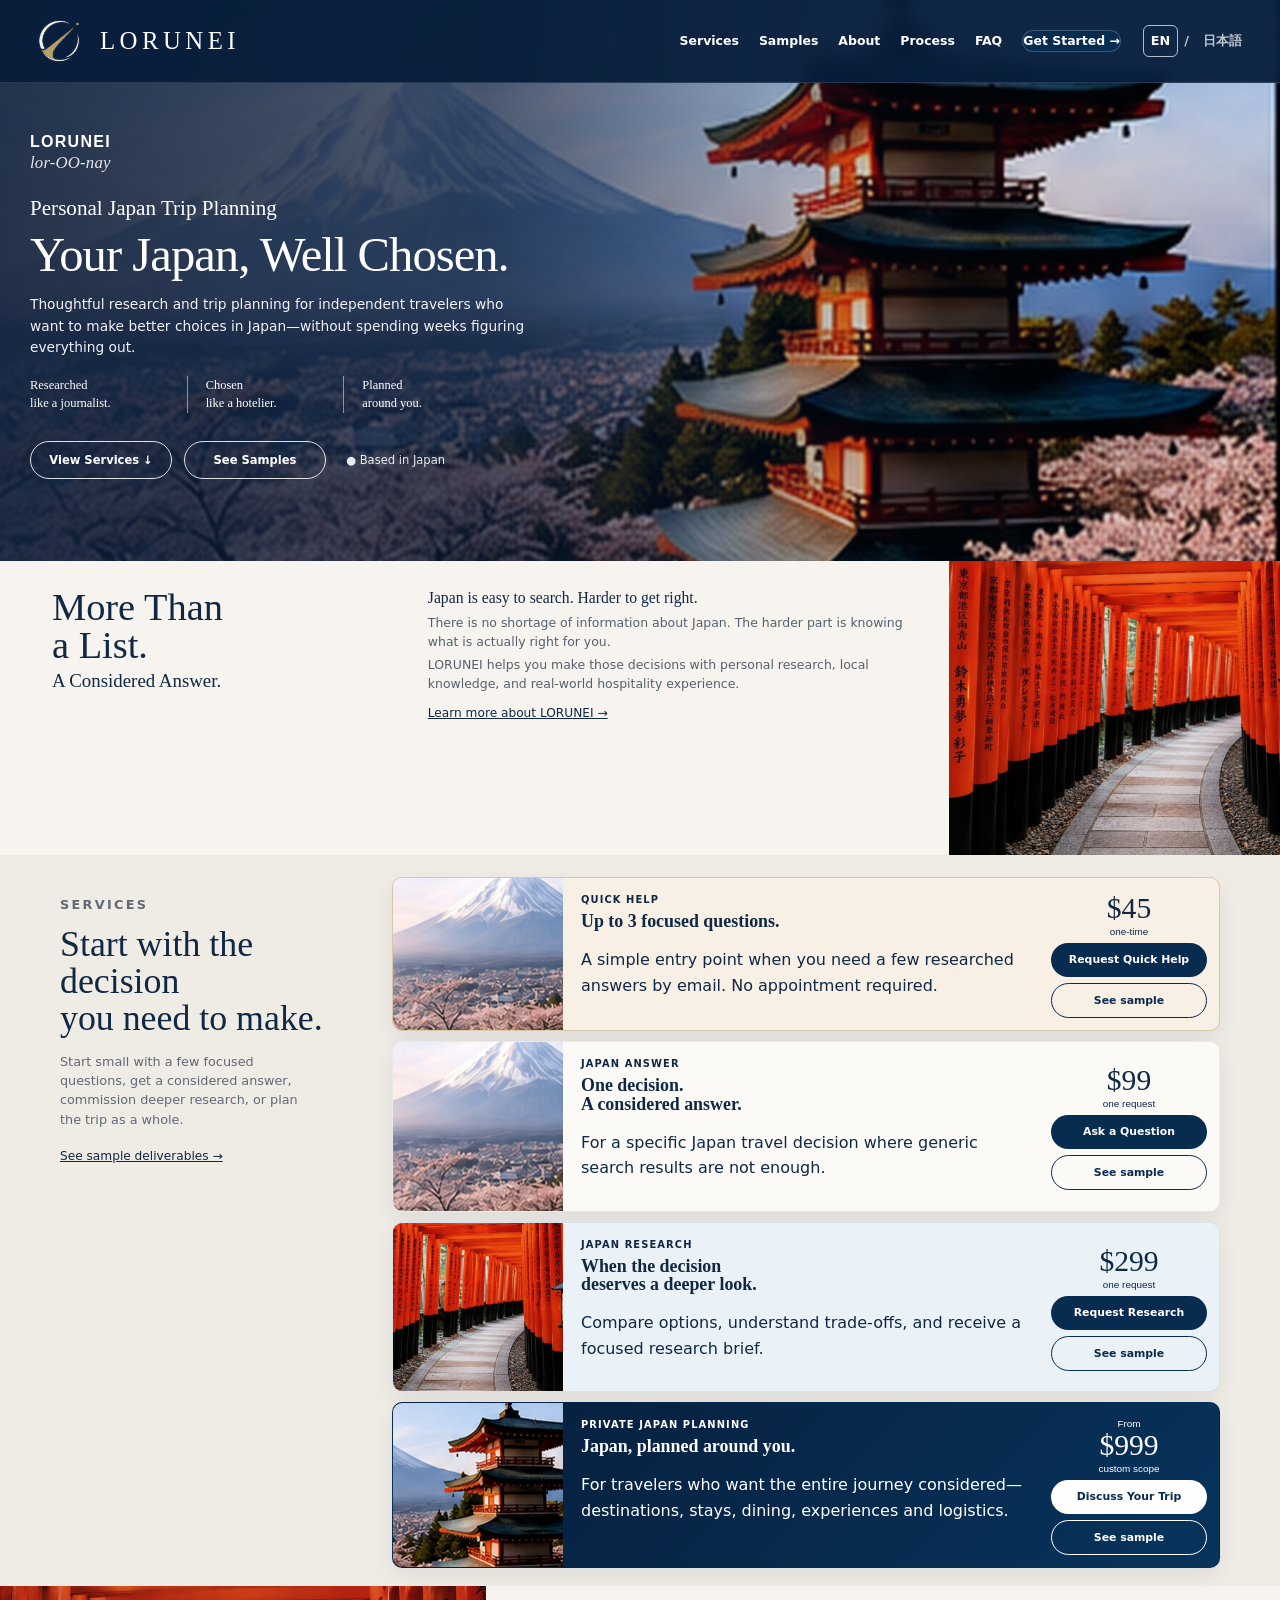
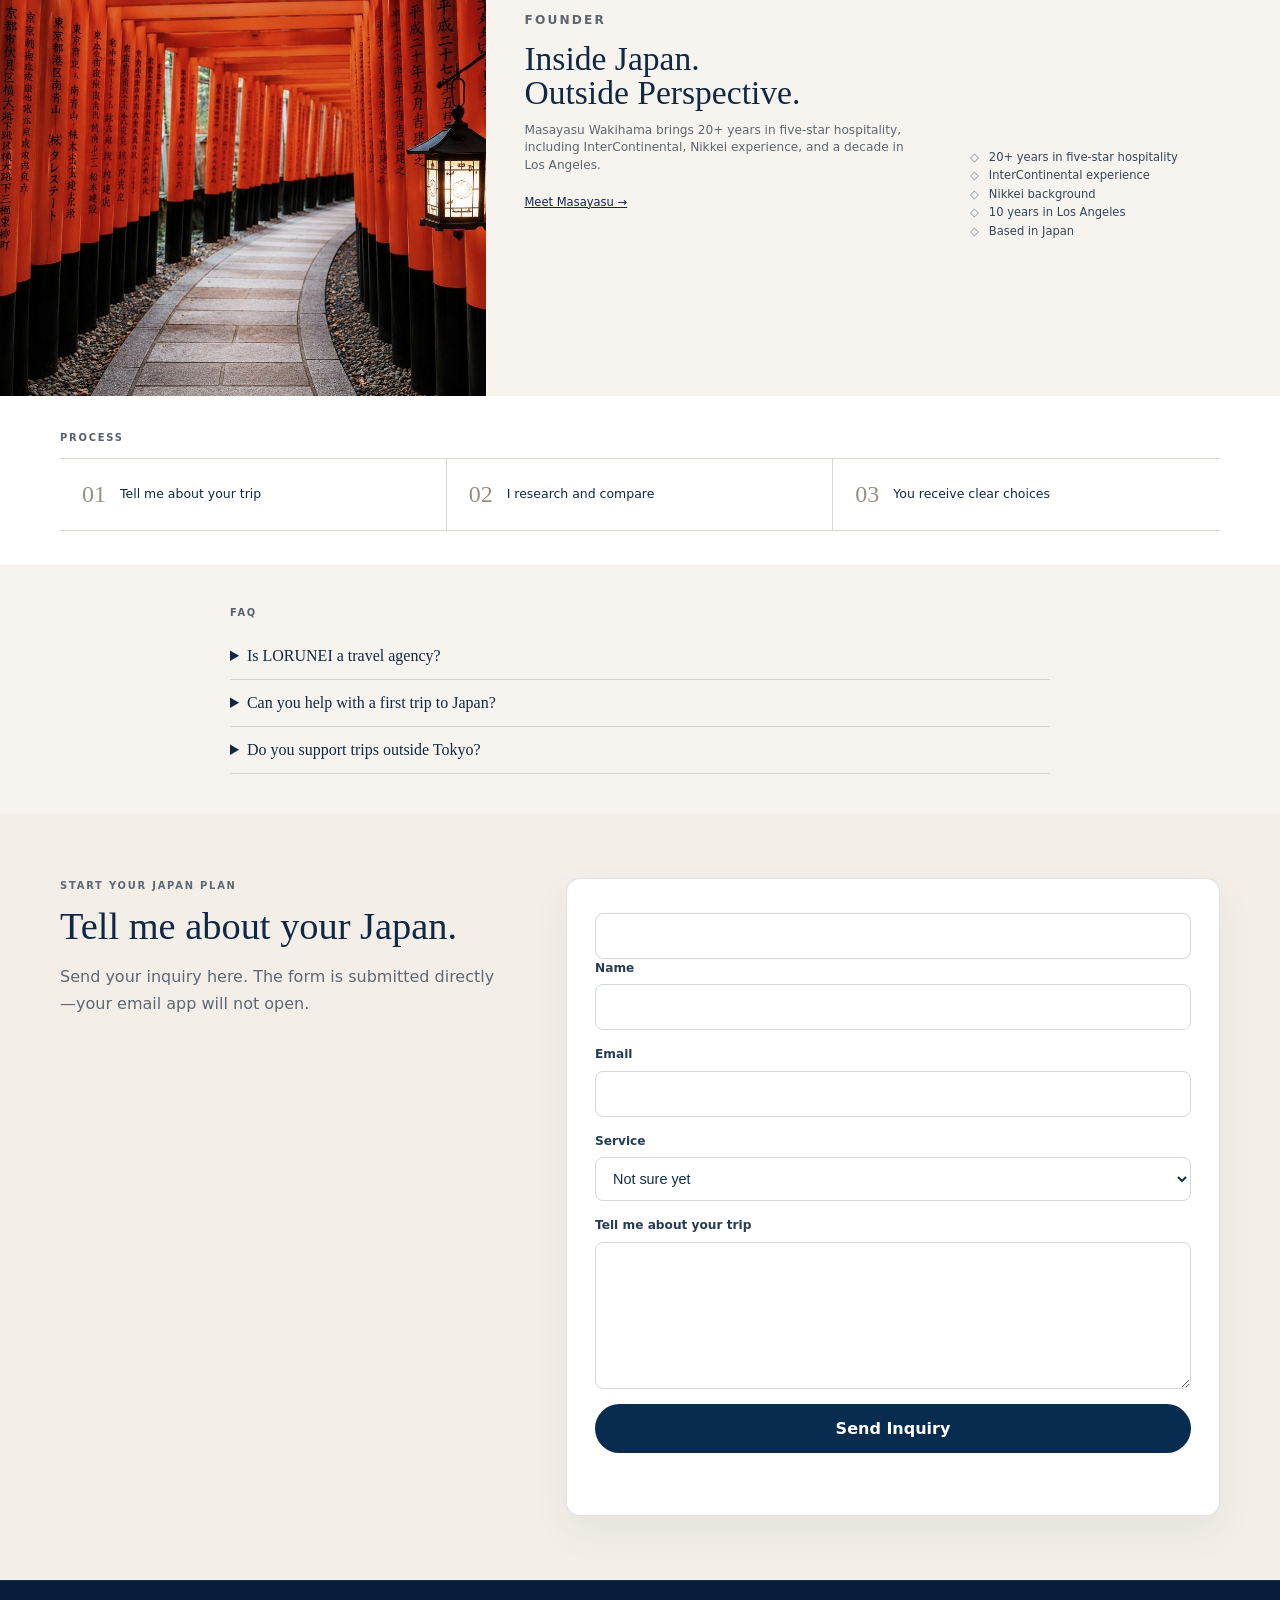
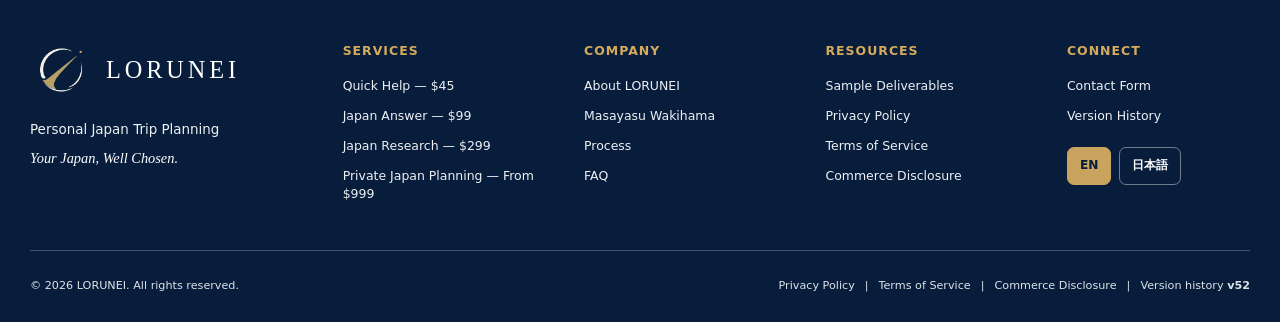
==== commit 1572d302: "Fix responsive QA and consolidate current LORUNEI styles Built directly from lorunei-v51-complete-fo" ====
--- a/index.html
+++ b/index.html
@@ -8,18 +8,10 @@
 <meta name="theme-color" content="#071d3b">
 <link rel="icon" href="assets/images/lorunei-logo-v41.png">
 <link rel="stylesheet" href="assets/css/style.css">
-<link rel="stylesheet" href="assets/css/v44.css">
-<link rel="stylesheet" href="assets/css/v45.css">
-<link rel="stylesheet" href="assets/css/v46.css">
-<link rel="stylesheet" href="assets/css/v47.css">
-<link rel="stylesheet" href="assets/css/v48.css">
-<link rel="stylesheet" href="assets/css/v49.css">
-<link rel="stylesheet" href="assets/css/v50.css">
-<link rel="stylesheet" href="assets/css/v51.css">
-<script defer src="assets/js/main.js"></script>
-<script defer src="assets/js/v48.js"></script>
+<link rel="stylesheet" href="assets/css/v52.css">
+<script defer src="assets/js/v52.js"></script>
 </head>
-<body class="v51-home">
+<body class="v52-home">
 <header class="site-header v39-header" id="top">
   <div class="container nav-wrap">
     <a class="brand v39-brand" href="#top" aria-label="LORUNEI home">
@@ -344,7 +336,7 @@
       <span>|</span>
       <a href="legal.html?lang=en">Commerce Disclosure</a>
       <span>|</span>
-      <a href="changelog.html?lang=en">Version history <b>v51</b></a>
+      <a href="changelog.html?lang=en">Version history <b>v52</b></a>
     </div>
     <div class="lang-ja footer-legal-v51">
       <a href="privacy.html?lang=ja">プライバシーポリシー</a>
@@ -353,7 +345,7 @@
       <span>|</span>
       <a href="legal.html?lang=ja">特定商取引法に基づく表記</a>
       <span>|</span>
-      <a href="changelog.html?lang=ja">変更履歴 <b>v51</b></a>
+      <a href="changelog.html?lang=ja">変更履歴 <b>v52</b></a>
     </div>
   </div>
 </footer>
--- a/assets/css/v52.css
+++ b/assets/css/v52.css
@@ -0,0 +1,427 @@
+/* ==========================================================
+   LORUNEI v52 — consolidated current visual layer
+   Built directly from v51 complete package.
+   Consolidates: hero pronunciation (v45), header/mobile fit (v48),
+   and the isolated five-column footer (v51) under one v52 scope.
+   ========================================================== */
+/* v45 — restore brand pronunciation guide without enlarging the logo */
+.v52-home .hero-name-guide{
+  display:inline-block;
+  margin:0 0 18px;
+  color:#fff;
+}
+.v52-home .hero-brand-name{
+  margin:0 0 2px!important;
+  font-family:Inter,-apple-system,BlinkMacSystemFont,"Segoe UI",sans-serif!important;
+  font-size:1rem!important;
+  line-height:1.2!important;
+  font-weight:750!important;
+  letter-spacing:.08em!important;
+  color:#fff!important;
+}
+.v52-home .hero-pronunciation{
+  margin:0!important;
+  font-family:Georgia,"Times New Roman",serif!important;
+  font-size:1.05rem!important;
+  line-height:1.25!important;
+  font-style:italic!important;
+  letter-spacing:.01em!important;
+  color:rgba(255,255,255,.88)!important;
+}
+html:lang(ja) .v52-home .hero-pronunciation{
+  font-family:-apple-system,BlinkMacSystemFont,"Hiragino Sans","Yu Gothic",Meiryo,sans-serif!important;
+  font-style:normal!important;
+  font-size:.92rem!important;
+  letter-spacing:.04em!important;
+}
+.v52-home .category-line{margin-top:0!important}
+@media(max-width:680px){
+  .v52-home .hero-name-guide{margin-bottom:14px}
+  .v52-home .hero-brand-name{font-size:.92rem!important}
+  .v52-home .hero-pronunciation{font-size:.96rem!important}
+  html:lang(ja) .v52-home .hero-pronunciation{font-size:.88rem!important}
+}
+
+/* ==========================================================
+   LORUNEI v48
+   Complete header reset + Japanese desktop/mobile fit
+   ========================================================== */
+.v52-home{overflow-x:hidden!important}
+.v52-home *{box-sizing:border-box;min-width:0}
+
+/* HEADER: same navy, higher-contrast mark */
+.v52-home .site-header{
+  position:absolute!important;top:0!important;left:0!important;right:0!important;z-index:100!important;
+  background:rgba(7,29,59,.94)!important;
+  border-bottom:1px solid rgba(255,255,255,.12)!important;
+  color:#fff!important;
+  backdrop-filter:blur(10px)!important;
+}
+.v52-home .nav-wrap{
+  width:min(1220px,calc(100% - 48px))!important;
+  height:82px!important;margin:0 auto!important;
+  display:grid!important;grid-template-columns:310px minmax(0,1fr)!important;
+  align-items:center!important;gap:30px!important;
+}
+.v52-home .v39-brand{
+  display:flex!important;align-items:center!important;gap:12px!important;
+  width:300px!important;min-width:300px!important;text-decoration:none!important;
+}
+.v52-home .header-symbol{
+  display:block!important;width:58px!important;height:58px!important;flex:0 0 58px!important;
+  object-fit:contain!important;background:transparent!important;border:0!important;box-shadow:none!important;
+  opacity:1!important;filter:drop-shadow(0 0 1px rgba(255,255,255,.18))!important;
+}
+.v52-home .header-brand-name{
+  display:block!important;color:#fff!important;white-space:nowrap!important;
+  font-family:Georgia,"Times New Roman",serif!important;
+  font-size:1.55rem!important;line-height:1!important;font-weight:500!important;letter-spacing:.18em!important;
+}
+.v52-home .menu-toggle{display:none!important}
+.v52-home .main-nav{
+  position:static!important;display:flex!important;align-items:center!important;justify-content:flex-end!important;
+  gap:20px!important;padding:0!important;margin:0!important;
+  background:transparent!important;border:0!important;color:#fff!important;
+  white-space:nowrap!important;overflow:visible!important;
+}
+.v52-home .main-nav .nav-localized{display:none!important;align-items:center!important;gap:20px!important}
+html:lang(en) .v52-home .main-nav .nav-localized.lang-en{display:flex!important}
+html:lang(ja) .v52-home .main-nav .nav-localized.lang-ja{display:flex!important}
+.v52-home .main-nav .nav-localized a{
+  display:inline-flex!important;align-items:center!important;
+  margin:0!important;padding:0!important;
+  color:#fff!important;text-decoration:none!important;font-size:.78rem!important;font-weight:700!important;
+}
+.v52-home .main-nav .button-sm{
+  padding:10px 18px!important;border-radius:999px!important;
+  background:#082b50!important;border:1px solid rgba(255,255,255,.2)!important;color:#fff!important;
+}
+.v52-home .lang-switch{
+  display:flex!important;align-items:center!important;gap:6px!important;
+  margin-left:2px!important;color:rgba(255,255,255,.74)!important;flex:0 0 auto!important;
+}
+.v52-home .lang-switch .lang-btn{
+  border:1px solid transparent!important;background:transparent!important;color:rgba(255,255,255,.74)!important;
+  border-radius:6px!important;padding:5px 7px!important;cursor:pointer!important;
+}
+.v52-home .lang-switch .lang-btn.active{color:#fff!important;border-color:rgba(255,255,255,.7)!important}
+
+/* Japanese desktop: fit cleanly, no overflow */
+html:lang(ja) .v52-home .nav-wrap{grid-template-columns:290px minmax(0,1fr)!important;gap:22px!important}
+html:lang(ja) .v52-home .v39-brand{width:280px!important;min-width:280px!important}
+html:lang(ja) .v52-home .main-nav{gap:14px!important}
+html:lang(ja) .v52-home .main-nav .nav-localized{gap:14px!important}
+html:lang(ja) .v52-home .main-nav .nav-localized a{font-size:.73rem!important;letter-spacing:0!important}
+
+/* HERO */
+.v52-home .v39-hero .hero-stage{
+  width:min(1220px,calc(100% - 48px))!important;
+  padding-top:132px!important;padding-bottom:54px!important;margin:0 auto!important;
+}
+.v52-home .hero-copy{width:min(700px,100%)!important;max-width:100%!important}
+html:lang(ja) .v52-home .hero-copy{width:min(680px,100%)!important}
+html:lang(ja) .v52-home .category-line{
+  max-width:100%!important;white-space:normal!important;overflow-wrap:anywhere!important;
+  font-size:1rem!important;line-height:1.5!important;
+}
+html:lang(ja) .v52-home .ja-hero-title{
+  max-width:100%!important;margin-right:0!important;
+  white-space:normal!important;word-break:keep-all!important;overflow-wrap:normal!important;
+  line-break:strict!important;
+  font-size:clamp(2.75rem,4.6vw,4.8rem)!important;line-height:1.14!important;letter-spacing:0!important;
+}
+html:lang(ja) .v52-home .hero-lede{
+  width:min(620px,100%)!important;max-width:100%!important;
+  font-size:.96rem!important;line-height:1.85!important;white-space:normal!important;
+}
+html:lang(ja) .v52-home .brand-manifesto span{
+  white-space:normal!important;overflow-wrap:anywhere!important;
+}
+
+/* Generic Japanese containment across cards/footer */
+html:lang(ja) .v52-home h1,
+html:lang(ja) .v52-home h2,
+html:lang(ja) .v52-home h3,
+html:lang(ja) .v52-home p,
+html:lang(ja) .v52-home a,
+html:lang(ja) .v52-home span,
+html:lang(ja) .v52-home div,
+html:lang(ja) .v52-home summary,
+html:lang(ja) .v52-home label,
+html:lang(ja) .v52-home button{
+  max-width:100%;white-space:normal;overflow-wrap:anywhere;
+}
+html:lang(ja) .v52-home .v39-service-card,
+html:lang(ja) .v52-home .v39-service-body,
+html:lang(ja) .v52-home .v39-service-action,
+html:lang(ja) .v52-home .v39-footer-top,
+html:lang(ja) .v52-home .v39-footer-bottom{min-width:0!important}
+
+/* Footer logo: same bright symbol on navy */
+.v52-home .footer-brand-lockup img{
+  width:60px!important;height:60px!important;flex:0 0 60px!important;
+  object-fit:contain!important;opacity:1!important;filter:none!important;
+}
+
+/* MID DESKTOP: avoid the cramped nav seen in screenshots */
+@media(max-width:1180px) and (min-width:901px){
+  .v52-home .nav-wrap{
+    width:calc(100% - 34px)!important;
+    grid-template-columns:245px minmax(0,1fr)!important;gap:16px!important;
+  }
+  .v52-home .v39-brand{width:235px!important;min-width:235px!important;gap:9px!important}
+  .v52-home .header-symbol{width:46px!important;height:46px!important;flex-basis:46px!important}
+  .v52-home .header-brand-name{font-size:1.22rem!important;letter-spacing:.13em!important}
+  .v52-home .main-nav,.v52-home .main-nav .nav-localized{gap:12px!important}
+  .v52-home .main-nav .nav-localized a{font-size:.72rem!important}
+  html:lang(ja) .v52-home .nav-wrap{grid-template-columns:225px minmax(0,1fr)!important}
+  html:lang(ja) .v52-home .v39-brand{width:215px!important;min-width:215px!important}
+  html:lang(ja) .v52-home .main-nav,html:lang(ja) .v52-home .main-nav .nav-localized{gap:9px!important}
+  html:lang(ja) .v52-home .main-nav .nav-localized a{font-size:.68rem!important}
+}
+
+/* MOBILE / TABLET */
+@media(max-width:900px){
+  .v52-home .nav-wrap{
+    width:calc(100% - 24px)!important;height:70px!important;
+    display:flex!important;align-items:center!important;justify-content:space-between!important;gap:10px!important;
+  }
+  .v52-home .v39-brand{width:auto!important;min-width:0!important;gap:8px!important}
+  .v52-home .header-symbol{width:44px!important;height:44px!important;flex-basis:44px!important}
+  .v52-home .header-brand-name{font-size:1.15rem!important;letter-spacing:.11em!important}
+  .v52-home .menu-toggle{
+    display:flex!important;width:44px!important;height:44px!important;flex:0 0 44px!important;
+    flex-direction:column!important;align-items:center!important;justify-content:center!important;gap:5px!important;
+    padding:8px!important;border:1px solid rgba(255,255,255,.28)!important;border-radius:10px!important;
+    background:transparent!important;
+  }
+  .v52-home .menu-toggle span{display:block!important;width:22px!important;height:2px!important;background:#fff!important;margin:0!important;border-radius:2px!important}
+  .v52-home .main-nav{
+    position:absolute!important;top:70px!important;left:0!important;right:0!important;
+    display:none!important;flex-direction:column!important;align-items:stretch!important;gap:14px!important;
+    padding:20px 18px 24px!important;background:#071d3b!important;border-top:1px solid rgba(255,255,255,.12)!important;
+    white-space:normal!important;max-height:calc(100vh - 70px)!important;overflow-y:auto!important;
+  }
+  .v52-home .main-nav.open{display:flex!important}
+  .v52-home .main-nav .nav-localized{width:100%!important;flex-direction:column!important;align-items:stretch!important;gap:4px!important}
+  html:lang(en) .v52-home .main-nav .nav-localized.lang-en,
+  html:lang(ja) .v52-home .main-nav .nav-localized.lang-ja{display:flex!important}
+  .v52-home .main-nav .nav-localized a{
+    display:block!important;width:100%!important;padding:10px 8px!important;text-align:left!important;
+    font-size:.9rem!important;white-space:normal!important;
+  }
+  .v52-home .main-nav .button-sm{text-align:center!important;margin-top:4px!important}
+  .v52-home .lang-switch{justify-content:center!important;margin:4px 0 0!important;padding-top:10px!important;border-top:1px solid rgba(255,255,255,.12)!important}
+  .v52-home .v39-hero .hero-stage{
+    width:calc(100% - 24px)!important;padding-top:108px!important;padding-bottom:34px!important;
+  }
+  .v52-home .hero-copy{width:100%!important;max-width:100%!important}
+  html:lang(ja) .v52-home .category-line{font-size:.9rem!important;line-height:1.55!important}
+  html:lang(ja) .v52-home .ja-hero-title{
+    width:100%!important;max-width:100%!important;
+    font-size:clamp(1.95rem,9.4vw,2.65rem)!important;line-height:1.28!important;
+    word-break:keep-all!important;overflow-wrap:normal!important;
+  }
+  html:lang(ja) .v52-home .hero-lede{
+    width:100%!important;font-size:.84rem!important;line-height:1.8!important;
+  }
+  .v52-home .brand-manifesto{grid-template-columns:1fr!important;gap:7px!important;width:100%!important}
+  .v52-home .brand-manifesto span{border-left:0!important;padding:0!important}
+  .v52-home .hero-actions{display:grid!important;grid-template-columns:1fr!important;width:100%!important;gap:9px!important}
+  .v52-home .hero-actions a{width:100%!important;max-width:100%!important;white-space:normal!important}
+  .v52-home .based{display:block!important;max-width:100%!important;white-space:normal!important}
+  .v52-home .v39-service-card{width:100%!important;grid-template-columns:minmax(0,1fr)!important;overflow:hidden!important}
+  .v52-home .v39-service-card>img{width:100%!important;height:140px!important}
+  .v52-home .v39-service-body,.v52-home .v39-service-action{width:100%!important;padding-left:16px!important;padding-right:16px!important}
+  .v52-home .v39-btn{width:100%!important;max-width:100%!important;white-space:normal!important}
+  .v52-home .v40-form{width:100%!important;max-width:100%!important;overflow:hidden!important}
+  .v52-home .v40-form input,.v52-home .v40-form select,.v52-home .v40-form textarea{width:100%!important;max-width:100%!important;min-width:0!important;font-size:16px!important}
+}
+
+@media(max-width:390px){
+  .v52-home .nav-wrap{width:calc(100% - 18px)!important}
+  .v52-home .header-symbol{width:40px!important;height:40px!important;flex-basis:40px!important}
+  .v52-home .header-brand-name{font-size:1.02rem!important;letter-spacing:.09em!important}
+  .v52-home .v39-hero .hero-stage{width:calc(100% - 20px)!important}
+  html:lang(ja) .v52-home .ja-hero-title{font-size:1.82rem!important;line-height:1.32!important}
+  html:lang(ja) .v52-home .category-line{font-size:.83rem!important}
+}
+
+/* ==========================================================
+   LORUNEI v51 — final isolated footer
+   This footer does NOT reuse the legacy v39 footer grid.
+   ========================================================== */
+.v52-home .site-footer-v51{
+  background:#071d3b;
+  color:#f7f1e7;
+  padding:58px 0 0;
+  border-top:1px solid rgba(255,255,255,.08);
+}
+.v52-home .footer-grid-v51{
+  width:min(1220px,calc(100% - 48px));
+  margin:0 auto;
+  display:grid;
+  grid-template-columns:1.35fr 1fr 1fr 1fr .9fr;
+  gap:38px;
+  align-items:start;
+  padding-bottom:46px;
+}
+.v52-home .footer-grid-v51 > *{min-width:0}
+.v52-home .footer-brand-v51{min-width:0}
+.v52-home .footer-brand-lockup-v51{
+  display:flex;
+  align-items:center;
+  gap:14px;
+  margin-bottom:18px;
+  white-space:nowrap;
+}
+.v52-home .footer-symbol-v51{
+  display:block;
+  width:62px;
+  height:62px;
+  flex:0 0 62px;
+  object-fit:contain;
+}
+.v52-home .footer-name-v51{
+  color:#fff;
+  font:500 1.52rem/1 Georgia,"Times New Roman",serif;
+  letter-spacing:.16em;
+  white-space:nowrap;
+}
+.v52-home .footer-brand-copy-v51{
+  max-width:270px;
+  color:#eef2f5;
+}
+.v52-home .footer-brand-copy-v51 p{
+  margin:0 0 7px;
+  font-size:.84rem;
+  line-height:1.65;
+}
+.v52-home .footer-brand-copy-v51 em{
+  display:block;
+  margin:0;
+  color:#fff;
+  font:italic 400 .9rem/1.5 Georgia,"Times New Roman",serif;
+}
+html:lang(ja) .v52-home .footer-brand-copy-v51 em{
+  font-family:-apple-system,BlinkMacSystemFont,"Hiragino Sans","Yu Gothic",Meiryo,sans-serif;
+  font-style:normal;
+  font-size:.82rem;
+}
+.v52-home .footer-col-v51 h3{
+  margin:5px 0 18px;
+  color:#d5aa5c;
+  font-size:.78rem;
+  line-height:1.2;
+  letter-spacing:.08em;
+  text-transform:uppercase;
+}
+html:lang(ja) .v52-home .footer-col-v51 h3{
+  text-transform:none;
+  letter-spacing:.03em;
+  font-size:.84rem;
+}
+.v52-home .footer-links-v51{
+  display:grid;
+  gap:12px;
+}
+.v52-home .footer-links-v51 a{
+  color:#edf1f5;
+  text-decoration:none;
+  font-size:.78rem;
+  line-height:1.45;
+  overflow-wrap:anywhere;
+}
+.v52-home .footer-links-v51 a:hover{text-decoration:underline}
+.v52-home .footer-language-v51{
+  display:flex;
+  gap:8px;
+  margin-top:22px;
+}
+.v52-home .footer-language-v51 .lang-btn{
+  border:1px solid rgba(255,255,255,.42);
+  color:#fff;
+  background:transparent;
+  border-radius:7px;
+  padding:8px 12px;
+  font-size:.76rem;
+  cursor:pointer;
+}
+.v52-home .footer-language-v51 .lang-btn.active{
+  background:#c9a45f;
+  color:#071d3b;
+  border-color:#c9a45f;
+}
+.v52-home .footer-bottom-v51{
+  width:min(1220px,calc(100% - 48px));
+  margin:0 auto;
+  border-top:1px solid rgba(255,255,255,.24);
+  min-height:72px;
+  display:flex;
+  align-items:center;
+  justify-content:space-between;
+  gap:24px;
+  color:#dce3e9;
+  font-size:.7rem;
+}
+.v52-home .footer-legal-v51{
+  align-items:center;
+  gap:10px;
+  white-space:nowrap;
+}
+html:lang(en) .v52-home .footer-legal-v51.lang-en{display:flex!important}
+html:lang(ja) .v52-home .footer-legal-v51.lang-ja{display:flex!important}
+.v52-home .footer-legal-v51 a{color:#dce3e9;text-decoration:none}
+.v52-home .footer-legal-v51 a:hover{text-decoration:underline}
+
+/* desktop Japanese gets a little more room in labels */
+@media(min-width:901px){
+  html:lang(ja) .v52-home .footer-grid-v51{
+    grid-template-columns:1.3fr 1fr .95fr 1.15fr .9fr;
+    gap:32px;
+  }
+  html:lang(ja) .v52-home .footer-links-v51 a{
+    font-size:.76rem;
+    line-height:1.55;
+    word-break:normal;
+    overflow-wrap:anywhere;
+  }
+}
+
+/* Tablet/mobile: deliberately simple and collision-proof */
+@media(max-width:900px){
+  .v52-home .site-footer-v51{padding-top:40px}
+  .v52-home .footer-grid-v51{
+    width:calc(100% - 32px);
+    grid-template-columns:1fr 1fr;
+    gap:32px 24px;
+    padding-bottom:34px;
+  }
+  .v52-home .footer-brand-v51{
+    grid-column:1 / -1;
+  }
+  .v52-home .footer-brand-copy-v51{max-width:100%}
+  .v52-home .footer-bottom-v51{
+    width:calc(100% - 32px);
+    min-height:0;
+    padding:22px 0 28px;
+    flex-direction:column;
+    align-items:flex-start;
+  }
+  .v52-home .footer-legal-v51{
+    flex-wrap:wrap;
+    white-space:normal;
+  }
+}
+@media(max-width:560px){
+  .v52-home .footer-grid-v51{grid-template-columns:1fr}
+  .v52-home .footer-brand-v51{grid-column:auto}
+  .v52-home .footer-brand-lockup-v51{gap:10px}
+  .v52-home .footer-symbol-v51{width:54px;height:54px;flex-basis:54px}
+  .v52-home .footer-name-v51{font-size:1.28rem;letter-spacing:.13em}
+}
+
+/* v52 QA fix: language visibility rules in style.css use display:block!important.
+   Restore the intended vertical grid for the localized footer link groups. */
+html:lang(en) .v52-home .footer-links-v51.lang-en{display:grid!important}
+html:lang(ja) .v52-home .footer-links-v51.lang-ja{display:grid!important}
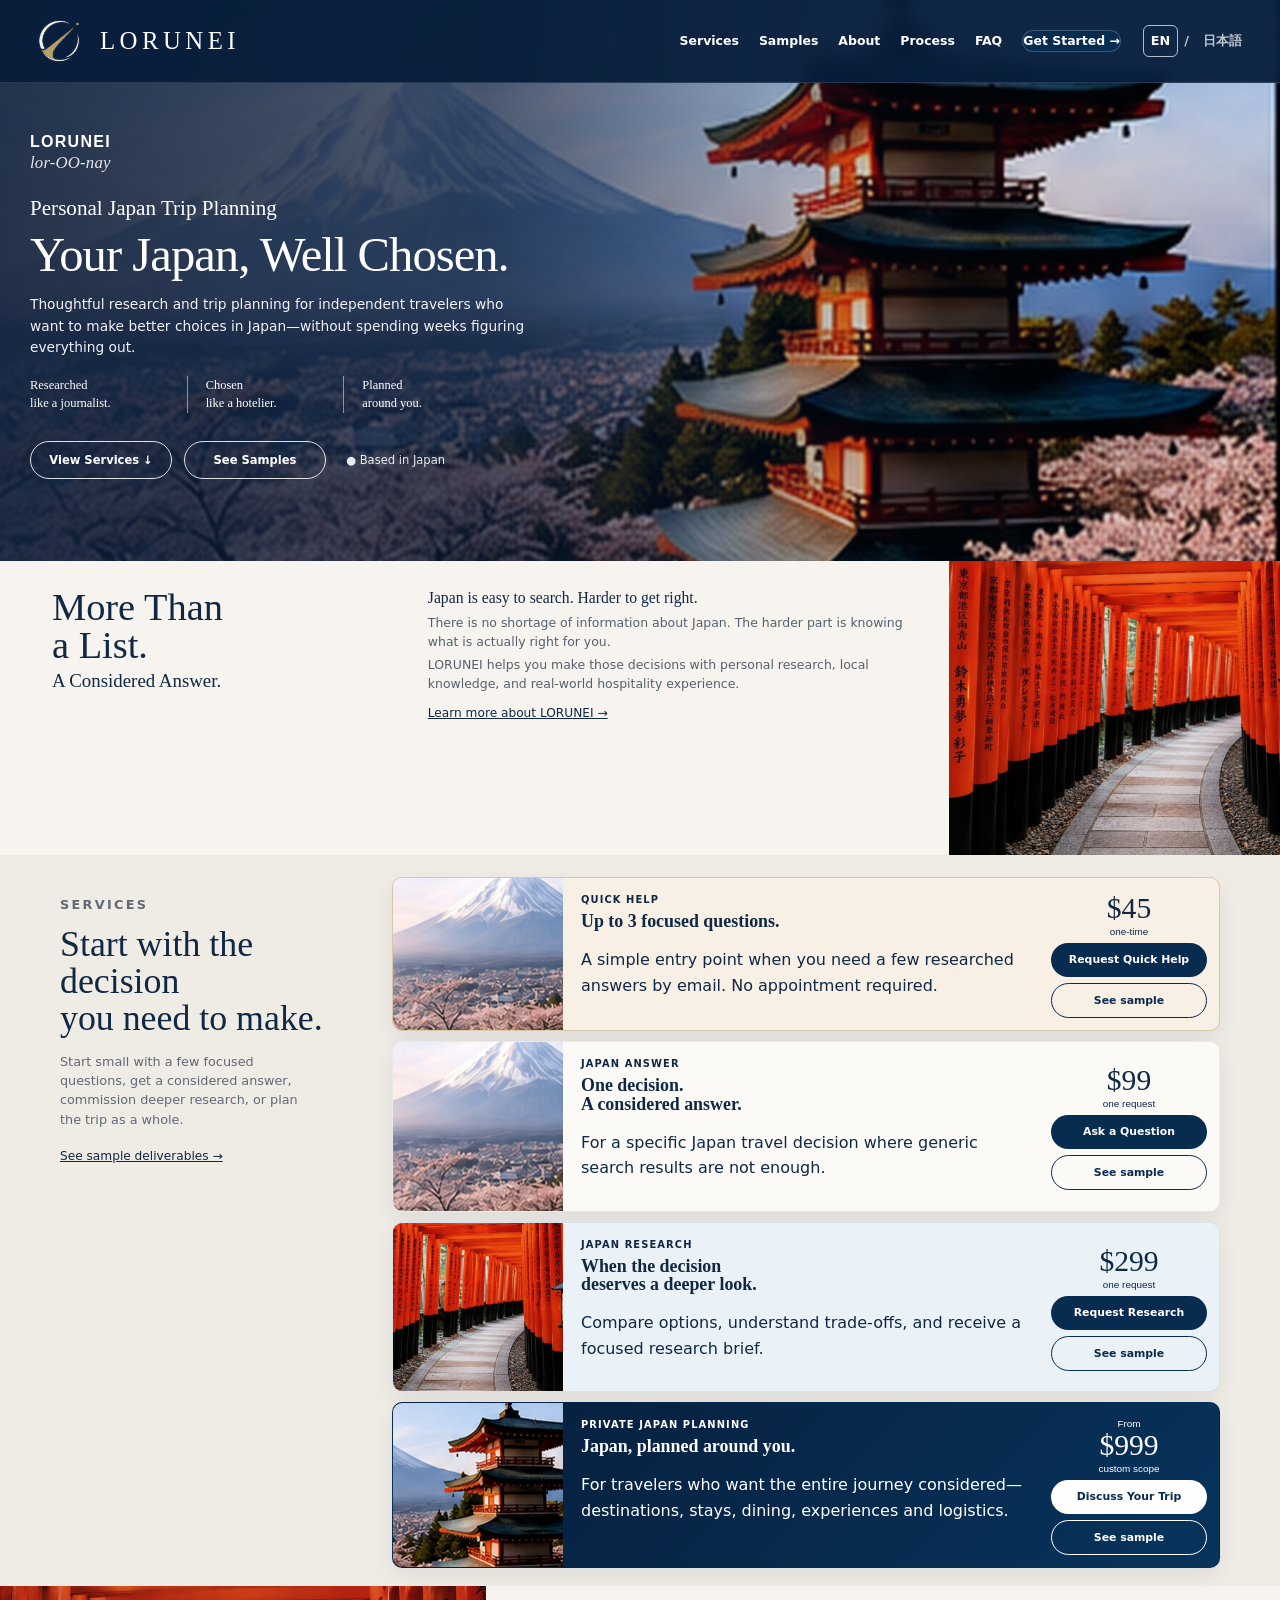
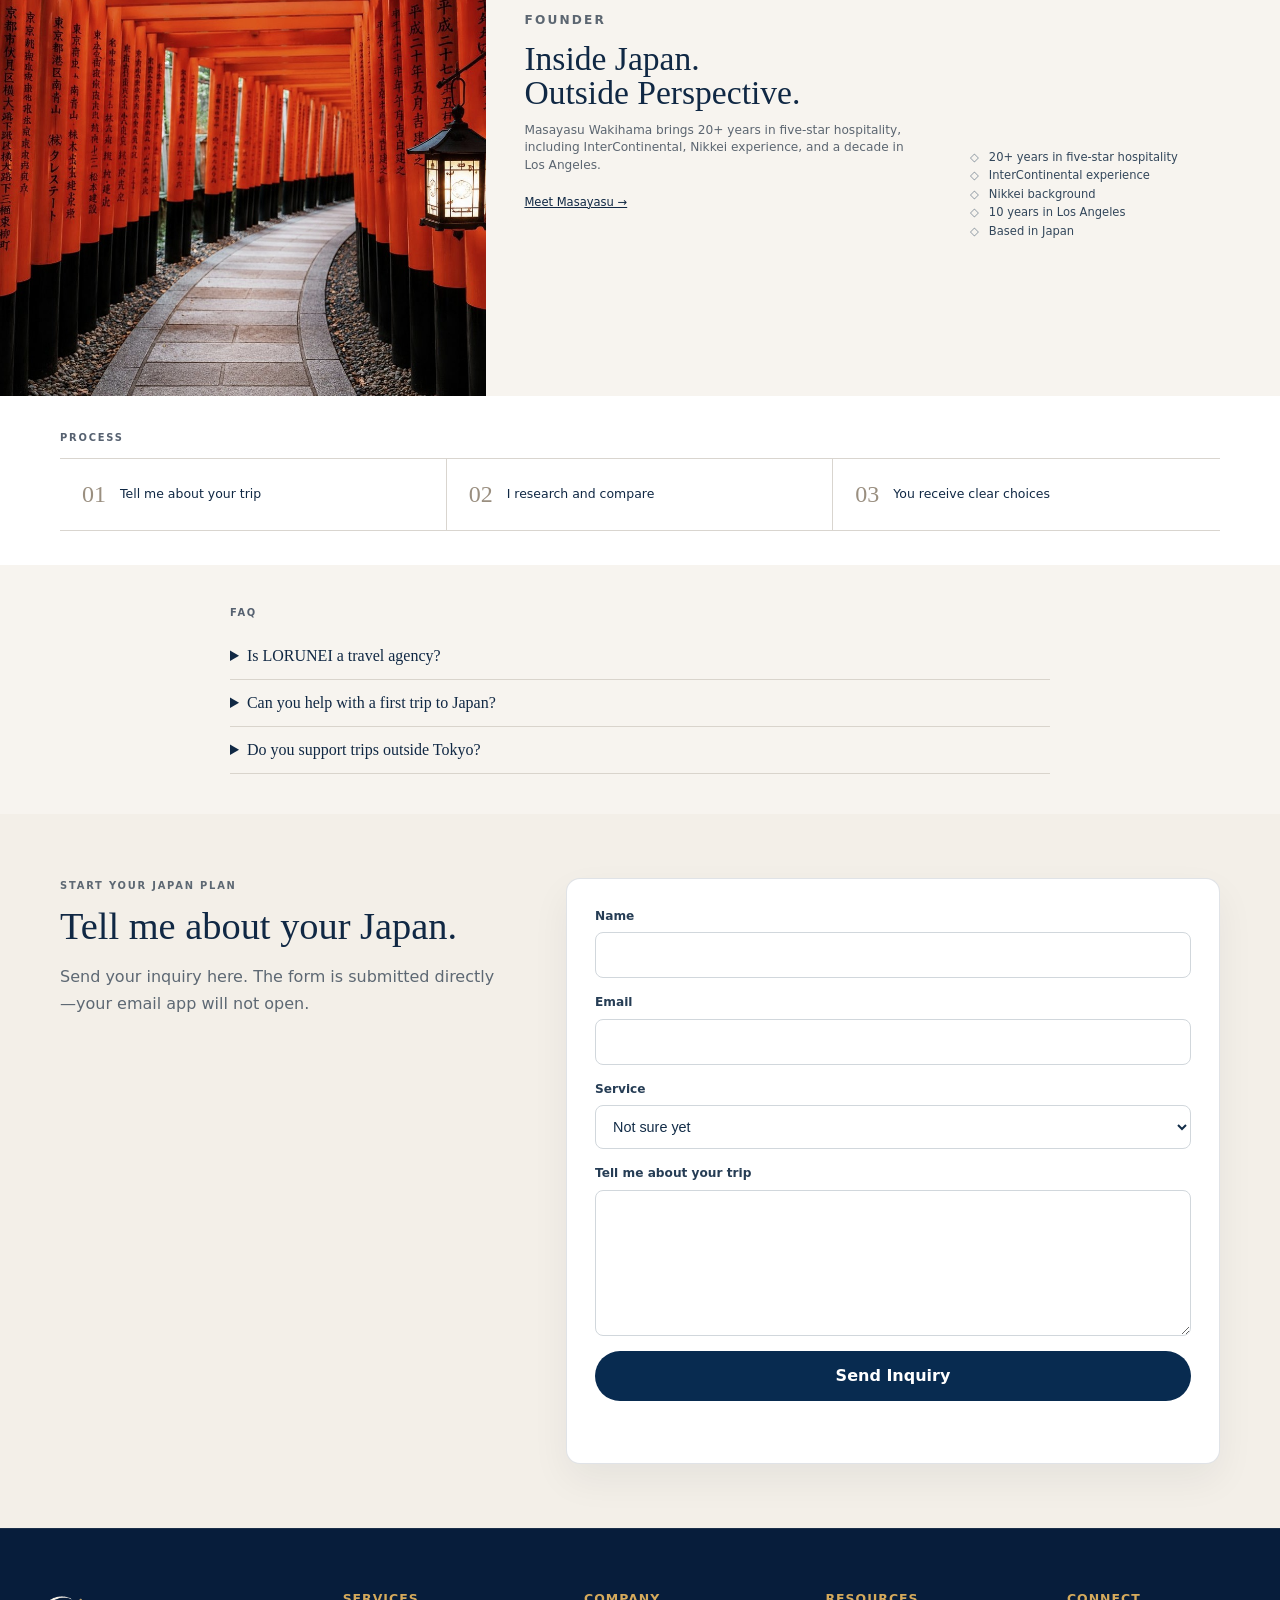
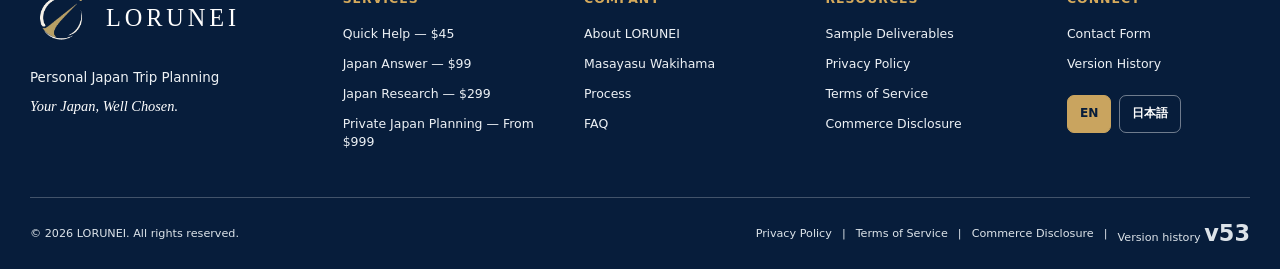
==== commit f0169090: "Fix inquiry honeypot visibility and footer version sizing Built directly from the deployed v52 sourc" ====
--- a/index.html
+++ b/index.html
@@ -8,10 +8,10 @@
 <meta name="theme-color" content="#071d3b">
 <link rel="icon" href="assets/images/lorunei-logo-v41.png">
 <link rel="stylesheet" href="assets/css/style.css">
-<link rel="stylesheet" href="assets/css/v52.css">
-<script defer src="assets/js/v52.js"></script>
+<link rel="stylesheet" href="assets/css/v53.css">
+<script defer src="assets/js/v53.js"></script>
 </head>
-<body class="v52-home">
+<body class="v53-home">
 <header class="site-header v39-header" id="top">
   <div class="container nav-wrap">
     <a class="brand v39-brand" href="#top" aria-label="LORUNEI home">
@@ -336,7 +336,7 @@
       <span>|</span>
       <a href="legal.html?lang=en">Commerce Disclosure</a>
       <span>|</span>
-      <a href="changelog.html?lang=en">Version history <b>v52</b></a>
+      <a href="changelog.html?lang=en">Version history <b>v53</b></a>
     </div>
     <div class="lang-ja footer-legal-v51">
       <a href="privacy.html?lang=ja">プライバシーポリシー</a>
@@ -345,7 +345,7 @@
       <span>|</span>
       <a href="legal.html?lang=ja">特定商取引法に基づく表記</a>
       <span>|</span>
-      <a href="changelog.html?lang=ja">変更履歴 <b>v52</b></a>
+      <a href="changelog.html?lang=ja">変更履歴 <b>v53</b></a>
     </div>
   </div>
 </footer>
--- a/assets/css/v53.css
+++ b/assets/css/v53.css
@@ -0,0 +1,446 @@
+/* ==========================================================
+   LORUNEI v53 — consolidated current visual layer
+   Built directly from v51 complete package.
+   Consolidates: hero pronunciation (v45), header/mobile fit (v48),
+   and the isolated five-column footer (v51) under one v52 scope.
+   ========================================================== */
+/* v45 — restore brand pronunciation guide without enlarging the logo */
+.v53-home .hero-name-guide{
+  display:inline-block;
+  margin:0 0 18px;
+  color:#fff;
+}
+.v53-home .hero-brand-name{
+  margin:0 0 2px!important;
+  font-family:Inter,-apple-system,BlinkMacSystemFont,"Segoe UI",sans-serif!important;
+  font-size:1rem!important;
+  line-height:1.2!important;
+  font-weight:750!important;
+  letter-spacing:.08em!important;
+  color:#fff!important;
+}
+.v53-home .hero-pronunciation{
+  margin:0!important;
+  font-family:Georgia,"Times New Roman",serif!important;
+  font-size:1.05rem!important;
+  line-height:1.25!important;
+  font-style:italic!important;
+  letter-spacing:.01em!important;
+  color:rgba(255,255,255,.88)!important;
+}
+html:lang(ja) .v53-home .hero-pronunciation{
+  font-family:-apple-system,BlinkMacSystemFont,"Hiragino Sans","Yu Gothic",Meiryo,sans-serif!important;
+  font-style:normal!important;
+  font-size:.92rem!important;
+  letter-spacing:.04em!important;
+}
+.v53-home .category-line{margin-top:0!important}
+@media(max-width:680px){
+  .v53-home .hero-name-guide{margin-bottom:14px}
+  .v53-home .hero-brand-name{font-size:.92rem!important}
+  .v53-home .hero-pronunciation{font-size:.96rem!important}
+  html:lang(ja) .v53-home .hero-pronunciation{font-size:.88rem!important}
+}
+
+/* ==========================================================
+   LORUNEI v48
+   Complete header reset + Japanese desktop/mobile fit
+   ========================================================== */
+.v53-home{overflow-x:hidden!important}
+.v53-home *{box-sizing:border-box;min-width:0}
+
+/* HEADER: same navy, higher-contrast mark */
+.v53-home .site-header{
+  position:absolute!important;top:0!important;left:0!important;right:0!important;z-index:100!important;
+  background:rgba(7,29,59,.94)!important;
+  border-bottom:1px solid rgba(255,255,255,.12)!important;
+  color:#fff!important;
+  backdrop-filter:blur(10px)!important;
+}
+.v53-home .nav-wrap{
+  width:min(1220px,calc(100% - 48px))!important;
+  height:82px!important;margin:0 auto!important;
+  display:grid!important;grid-template-columns:310px minmax(0,1fr)!important;
+  align-items:center!important;gap:30px!important;
+}
+.v53-home .v39-brand{
+  display:flex!important;align-items:center!important;gap:12px!important;
+  width:300px!important;min-width:300px!important;text-decoration:none!important;
+}
+.v53-home .header-symbol{
+  display:block!important;width:58px!important;height:58px!important;flex:0 0 58px!important;
+  object-fit:contain!important;background:transparent!important;border:0!important;box-shadow:none!important;
+  opacity:1!important;filter:drop-shadow(0 0 1px rgba(255,255,255,.18))!important;
+}
+.v53-home .header-brand-name{
+  display:block!important;color:#fff!important;white-space:nowrap!important;
+  font-family:Georgia,"Times New Roman",serif!important;
+  font-size:1.55rem!important;line-height:1!important;font-weight:500!important;letter-spacing:.18em!important;
+}
+.v53-home .menu-toggle{display:none!important}
+.v53-home .main-nav{
+  position:static!important;display:flex!important;align-items:center!important;justify-content:flex-end!important;
+  gap:20px!important;padding:0!important;margin:0!important;
+  background:transparent!important;border:0!important;color:#fff!important;
+  white-space:nowrap!important;overflow:visible!important;
+}
+.v53-home .main-nav .nav-localized{display:none!important;align-items:center!important;gap:20px!important}
+html:lang(en) .v53-home .main-nav .nav-localized.lang-en{display:flex!important}
+html:lang(ja) .v53-home .main-nav .nav-localized.lang-ja{display:flex!important}
+.v53-home .main-nav .nav-localized a{
+  display:inline-flex!important;align-items:center!important;
+  margin:0!important;padding:0!important;
+  color:#fff!important;text-decoration:none!important;font-size:.78rem!important;font-weight:700!important;
+}
+.v53-home .main-nav .button-sm{
+  padding:10px 18px!important;border-radius:999px!important;
+  background:#082b50!important;border:1px solid rgba(255,255,255,.2)!important;color:#fff!important;
+}
+.v53-home .lang-switch{
+  display:flex!important;align-items:center!important;gap:6px!important;
+  margin-left:2px!important;color:rgba(255,255,255,.74)!important;flex:0 0 auto!important;
+}
+.v53-home .lang-switch .lang-btn{
+  border:1px solid transparent!important;background:transparent!important;color:rgba(255,255,255,.74)!important;
+  border-radius:6px!important;padding:5px 7px!important;cursor:pointer!important;
+}
+.v53-home .lang-switch .lang-btn.active{color:#fff!important;border-color:rgba(255,255,255,.7)!important}
+
+/* Japanese desktop: fit cleanly, no overflow */
+html:lang(ja) .v53-home .nav-wrap{grid-template-columns:290px minmax(0,1fr)!important;gap:22px!important}
+html:lang(ja) .v53-home .v39-brand{width:280px!important;min-width:280px!important}
+html:lang(ja) .v53-home .main-nav{gap:14px!important}
+html:lang(ja) .v53-home .main-nav .nav-localized{gap:14px!important}
+html:lang(ja) .v53-home .main-nav .nav-localized a{font-size:.73rem!important;letter-spacing:0!important}
+
+/* HERO */
+.v53-home .v39-hero .hero-stage{
+  width:min(1220px,calc(100% - 48px))!important;
+  padding-top:132px!important;padding-bottom:54px!important;margin:0 auto!important;
+}
+.v53-home .hero-copy{width:min(700px,100%)!important;max-width:100%!important}
+html:lang(ja) .v53-home .hero-copy{width:min(680px,100%)!important}
+html:lang(ja) .v53-home .category-line{
+  max-width:100%!important;white-space:normal!important;overflow-wrap:anywhere!important;
+  font-size:1rem!important;line-height:1.5!important;
+}
+html:lang(ja) .v53-home .ja-hero-title{
+  max-width:100%!important;margin-right:0!important;
+  white-space:normal!important;word-break:keep-all!important;overflow-wrap:normal!important;
+  line-break:strict!important;
+  font-size:clamp(2.75rem,4.6vw,4.8rem)!important;line-height:1.14!important;letter-spacing:0!important;
+}
+html:lang(ja) .v53-home .hero-lede{
+  width:min(620px,100%)!important;max-width:100%!important;
+  font-size:.96rem!important;line-height:1.85!important;white-space:normal!important;
+}
+html:lang(ja) .v53-home .brand-manifesto span{
+  white-space:normal!important;overflow-wrap:anywhere!important;
+}
+
+/* Generic Japanese containment across cards/footer */
+html:lang(ja) .v53-home h1,
+html:lang(ja) .v53-home h2,
+html:lang(ja) .v53-home h3,
+html:lang(ja) .v53-home p,
+html:lang(ja) .v53-home a,
+html:lang(ja) .v53-home span,
+html:lang(ja) .v53-home div,
+html:lang(ja) .v53-home summary,
+html:lang(ja) .v53-home label,
+html:lang(ja) .v53-home button{
+  max-width:100%;white-space:normal;overflow-wrap:anywhere;
+}
+html:lang(ja) .v53-home .v39-service-card,
+html:lang(ja) .v53-home .v39-service-body,
+html:lang(ja) .v53-home .v39-service-action,
+html:lang(ja) .v53-home .v39-footer-top,
+html:lang(ja) .v53-home .v39-footer-bottom{min-width:0!important}
+
+/* Footer logo: same bright symbol on navy */
+.v53-home .footer-brand-lockup img{
+  width:60px!important;height:60px!important;flex:0 0 60px!important;
+  object-fit:contain!important;opacity:1!important;filter:none!important;
+}
+
+/* MID DESKTOP: avoid the cramped nav seen in screenshots */
+@media(max-width:1180px) and (min-width:901px){
+  .v53-home .nav-wrap{
+    width:calc(100% - 34px)!important;
+    grid-template-columns:245px minmax(0,1fr)!important;gap:16px!important;
+  }
+  .v53-home .v39-brand{width:235px!important;min-width:235px!important;gap:9px!important}
+  .v53-home .header-symbol{width:46px!important;height:46px!important;flex-basis:46px!important}
+  .v53-home .header-brand-name{font-size:1.22rem!important;letter-spacing:.13em!important}
+  .v53-home .main-nav,.v53-home .main-nav .nav-localized{gap:12px!important}
+  .v53-home .main-nav .nav-localized a{font-size:.72rem!important}
+  html:lang(ja) .v53-home .nav-wrap{grid-template-columns:225px minmax(0,1fr)!important}
+  html:lang(ja) .v53-home .v39-brand{width:215px!important;min-width:215px!important}
+  html:lang(ja) .v53-home .main-nav,html:lang(ja) .v53-home .main-nav .nav-localized{gap:9px!important}
+  html:lang(ja) .v53-home .main-nav .nav-localized a{font-size:.68rem!important}
+}
+
+/* MOBILE / TABLET */
+@media(max-width:900px){
+  .v53-home .nav-wrap{
+    width:calc(100% - 24px)!important;height:70px!important;
+    display:flex!important;align-items:center!important;justify-content:space-between!important;gap:10px!important;
+  }
+  .v53-home .v39-brand{width:auto!important;min-width:0!important;gap:8px!important}
+  .v53-home .header-symbol{width:44px!important;height:44px!important;flex-basis:44px!important}
+  .v53-home .header-brand-name{font-size:1.15rem!important;letter-spacing:.11em!important}
+  .v53-home .menu-toggle{
+    display:flex!important;width:44px!important;height:44px!important;flex:0 0 44px!important;
+    flex-direction:column!important;align-items:center!important;justify-content:center!important;gap:5px!important;
+    padding:8px!important;border:1px solid rgba(255,255,255,.28)!important;border-radius:10px!important;
+    background:transparent!important;
+  }
+  .v53-home .menu-toggle span{display:block!important;width:22px!important;height:2px!important;background:#fff!important;margin:0!important;border-radius:2px!important}
+  .v53-home .main-nav{
+    position:absolute!important;top:70px!important;left:0!important;right:0!important;
+    display:none!important;flex-direction:column!important;align-items:stretch!important;gap:14px!important;
+    padding:20px 18px 24px!important;background:#071d3b!important;border-top:1px solid rgba(255,255,255,.12)!important;
+    white-space:normal!important;max-height:calc(100vh - 70px)!important;overflow-y:auto!important;
+  }
+  .v53-home .main-nav.open{display:flex!important}
+  .v53-home .main-nav .nav-localized{width:100%!important;flex-direction:column!important;align-items:stretch!important;gap:4px!important}
+  html:lang(en) .v53-home .main-nav .nav-localized.lang-en,
+  html:lang(ja) .v53-home .main-nav .nav-localized.lang-ja{display:flex!important}
+  .v53-home .main-nav .nav-localized a{
+    display:block!important;width:100%!important;padding:10px 8px!important;text-align:left!important;
+    font-size:.9rem!important;white-space:normal!important;
+  }
+  .v53-home .main-nav .button-sm{text-align:center!important;margin-top:4px!important}
+  .v53-home .lang-switch{justify-content:center!important;margin:4px 0 0!important;padding-top:10px!important;border-top:1px solid rgba(255,255,255,.12)!important}
+  .v53-home .v39-hero .hero-stage{
+    width:calc(100% - 24px)!important;padding-top:108px!important;padding-bottom:34px!important;
+  }
+  .v53-home .hero-copy{width:100%!important;max-width:100%!important}
+  html:lang(ja) .v53-home .category-line{font-size:.9rem!important;line-height:1.55!important}
+  html:lang(ja) .v53-home .ja-hero-title{
+    width:100%!important;max-width:100%!important;
+    font-size:clamp(1.95rem,9.4vw,2.65rem)!important;line-height:1.28!important;
+    word-break:keep-all!important;overflow-wrap:normal!important;
+  }
+  html:lang(ja) .v53-home .hero-lede{
+    width:100%!important;font-size:.84rem!important;line-height:1.8!important;
+  }
+  .v53-home .brand-manifesto{grid-template-columns:1fr!important;gap:7px!important;width:100%!important}
+  .v53-home .brand-manifesto span{border-left:0!important;padding:0!important}
+  .v53-home .hero-actions{display:grid!important;grid-template-columns:1fr!important;width:100%!important;gap:9px!important}
+  .v53-home .hero-actions a{width:100%!important;max-width:100%!important;white-space:normal!important}
+  .v53-home .based{display:block!important;max-width:100%!important;white-space:normal!important}
+  .v53-home .v39-service-card{width:100%!important;grid-template-columns:minmax(0,1fr)!important;overflow:hidden!important}
+  .v53-home .v39-service-card>img{width:100%!important;height:140px!important}
+  .v53-home .v39-service-body,.v53-home .v39-service-action{width:100%!important;padding-left:16px!important;padding-right:16px!important}
+  .v53-home .v39-btn{width:100%!important;max-width:100%!important;white-space:normal!important}
+  .v53-home .v40-form{width:100%!important;max-width:100%!important;overflow:hidden!important}
+  .v53-home .v40-form input,.v53-home .v40-form select,.v53-home .v40-form textarea{width:100%!important;max-width:100%!important;min-width:0!important;font-size:16px!important}
+}
+
+@media(max-width:390px){
+  .v53-home .nav-wrap{width:calc(100% - 18px)!important}
+  .v53-home .header-symbol{width:40px!important;height:40px!important;flex-basis:40px!important}
+  .v53-home .header-brand-name{font-size:1.02rem!important;letter-spacing:.09em!important}
+  .v53-home .v39-hero .hero-stage{width:calc(100% - 20px)!important}
+  html:lang(ja) .v53-home .ja-hero-title{font-size:1.82rem!important;line-height:1.32!important}
+  html:lang(ja) .v53-home .category-line{font-size:.83rem!important}
+}
+
+/* ==========================================================
+   LORUNEI v51 — final isolated footer
+   This footer does NOT reuse the legacy v39 footer grid.
+   ========================================================== */
+.v53-home .site-footer-v51{
+  background:#071d3b;
+  color:#f7f1e7;
+  padding:58px 0 0;
+  border-top:1px solid rgba(255,255,255,.08);
+}
+.v53-home .footer-grid-v51{
+  width:min(1220px,calc(100% - 48px));
+  margin:0 auto;
+  display:grid;
+  grid-template-columns:1.35fr 1fr 1fr 1fr .9fr;
+  gap:38px;
+  align-items:start;
+  padding-bottom:46px;
+}
+.v53-home .footer-grid-v51 > *{min-width:0}
+.v53-home .footer-brand-v51{min-width:0}
+.v53-home .footer-brand-lockup-v51{
+  display:flex;
+  align-items:center;
+  gap:14px;
+  margin-bottom:18px;
+  white-space:nowrap;
+}
+.v53-home .footer-symbol-v51{
+  display:block;
+  width:62px;
+  height:62px;
+  flex:0 0 62px;
+  object-fit:contain;
+}
+.v53-home .footer-name-v51{
+  color:#fff;
+  font:500 1.52rem/1 Georgia,"Times New Roman",serif;
+  letter-spacing:.16em;
+  white-space:nowrap;
+}
+.v53-home .footer-brand-copy-v51{
+  max-width:270px;
+  color:#eef2f5;
+}
+.v53-home .footer-brand-copy-v51 p{
+  margin:0 0 7px;
+  font-size:.84rem;
+  line-height:1.65;
+}
+.v53-home .footer-brand-copy-v51 em{
+  display:block;
+  margin:0;
+  color:#fff;
+  font:italic 400 .9rem/1.5 Georgia,"Times New Roman",serif;
+}
+html:lang(ja) .v53-home .footer-brand-copy-v51 em{
+  font-family:-apple-system,BlinkMacSystemFont,"Hiragino Sans","Yu Gothic",Meiryo,sans-serif;
+  font-style:normal;
+  font-size:.82rem;
+}
+.v53-home .footer-col-v51 h3{
+  margin:5px 0 18px;
+  color:#d5aa5c;
+  font-size:.78rem;
+  line-height:1.2;
+  letter-spacing:.08em;
+  text-transform:uppercase;
+}
+html:lang(ja) .v53-home .footer-col-v51 h3{
+  text-transform:none;
+  letter-spacing:.03em;
+  font-size:.84rem;
+}
+.v53-home .footer-links-v51{
+  display:grid;
+  gap:12px;
+}
+.v53-home .footer-links-v51 a{
+  color:#edf1f5;
+  text-decoration:none;
+  font-size:.78rem;
+  line-height:1.45;
+  overflow-wrap:anywhere;
+}
+.v53-home .footer-links-v51 a:hover{text-decoration:underline}
+.v53-home .footer-language-v51{
+  display:flex;
+  gap:8px;
+  margin-top:22px;
+}
+.v53-home .footer-language-v51 .lang-btn{
+  border:1px solid rgba(255,255,255,.42);
+  color:#fff;
+  background:transparent;
+  border-radius:7px;
+  padding:8px 12px;
+  font-size:.76rem;
+  cursor:pointer;
+}
+.v53-home .footer-language-v51 .lang-btn.active{
+  background:#c9a45f;
+  color:#071d3b;
+  border-color:#c9a45f;
+}
+.v53-home .footer-bottom-v51{
+  width:min(1220px,calc(100% - 48px));
+  margin:0 auto;
+  border-top:1px solid rgba(255,255,255,.24);
+  min-height:72px;
+  display:flex;
+  align-items:center;
+  justify-content:space-between;
+  gap:24px;
+  color:#dce3e9;
+  font-size:.7rem;
+}
+.v53-home .footer-legal-v51{
+  align-items:center;
+  gap:10px;
+  white-space:nowrap;
+}
+html:lang(en) .v53-home .footer-legal-v51.lang-en{display:flex!important}
+html:lang(ja) .v53-home .footer-legal-v51.lang-ja{display:flex!important}
+.v53-home .footer-legal-v51 a{color:#dce3e9;text-decoration:none}
+.v53-home .footer-legal-v51 a:hover{text-decoration:underline}
+
+/* desktop Japanese gets a little more room in labels */
+@media(min-width:901px){
+  html:lang(ja) .v53-home .footer-grid-v51{
+    grid-template-columns:1.3fr 1fr .95fr 1.15fr .9fr;
+    gap:32px;
+  }
+  html:lang(ja) .v53-home .footer-links-v51 a{
+    font-size:.76rem;
+    line-height:1.55;
+    word-break:normal;
+    overflow-wrap:anywhere;
+  }
+}
+
+/* Tablet/mobile: deliberately simple and collision-proof */
+@media(max-width:900px){
+  .v53-home .site-footer-v51{padding-top:40px}
+  .v53-home .footer-grid-v51{
+    width:calc(100% - 32px);
+    grid-template-columns:1fr 1fr;
+    gap:32px 24px;
+    padding-bottom:34px;
+  }
+  .v53-home .footer-brand-v51{
+    grid-column:1 / -1;
+  }
+  .v53-home .footer-brand-copy-v51{max-width:100%}
+  .v53-home .footer-bottom-v51{
+    width:calc(100% - 32px);
+    min-height:0;
+    padding:22px 0 28px;
+    flex-direction:column;
+    align-items:flex-start;
+  }
+  .v53-home .footer-legal-v51{
+    flex-wrap:wrap;
+    white-space:normal;
+  }
+}
+@media(max-width:560px){
+  .v53-home .footer-grid-v51{grid-template-columns:1fr}
+  .v53-home .footer-brand-v51{grid-column:auto}
+  .v53-home .footer-brand-lockup-v51{gap:10px}
+  .v53-home .footer-symbol-v51{width:54px;height:54px;flex-basis:54px}
+  .v53-home .footer-name-v51{font-size:1.28rem;letter-spacing:.13em}
+}
+
+/* v52 QA fix: language visibility rules in style.css use display:block!important.
+   Restore the intended vertical grid for the localized footer link groups. */
+html:lang(en) .v53-home .footer-links-v51.lang-en{display:grid!important}
+html:lang(ja) .v53-home .footer-links-v51.lang-ja{display:grid!important}
+
+
+/* ==========================================================
+   LORUNEI v53 — public screenshot QA fixes
+   ========================================================== */
+/* Keep Formspree's honeypot available to bots but invisible to guests. */
+.v53-home .hp-field{
+  position:absolute!important;
+  left:-9999px!important;
+  width:1px!important;
+  height:1px!important;
+  opacity:0!important;
+  pointer-events:none!important;
+}
+
+/* Version number only: keep inherited color/weight, double the size. */
+.v53-home .footer-legal-v51 a[href*="changelog"] b{
+  font-size:2em;
+}
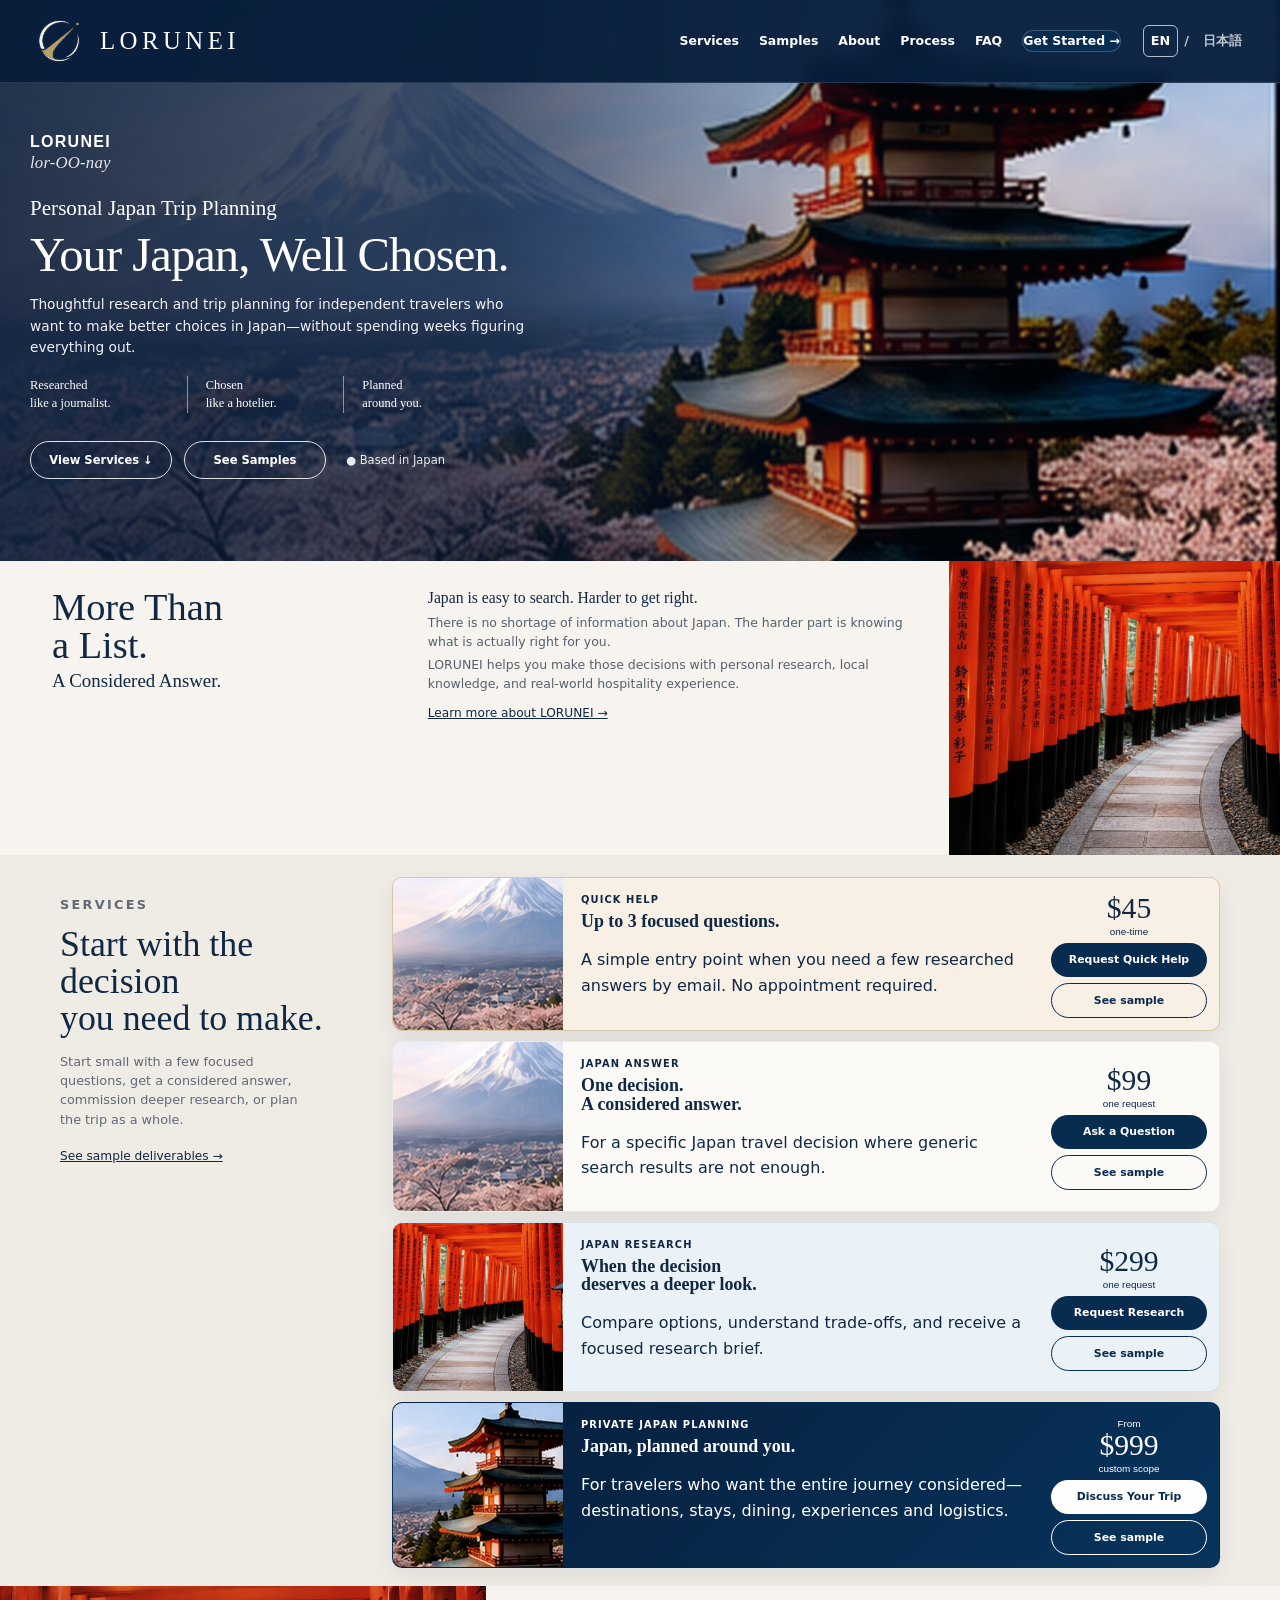
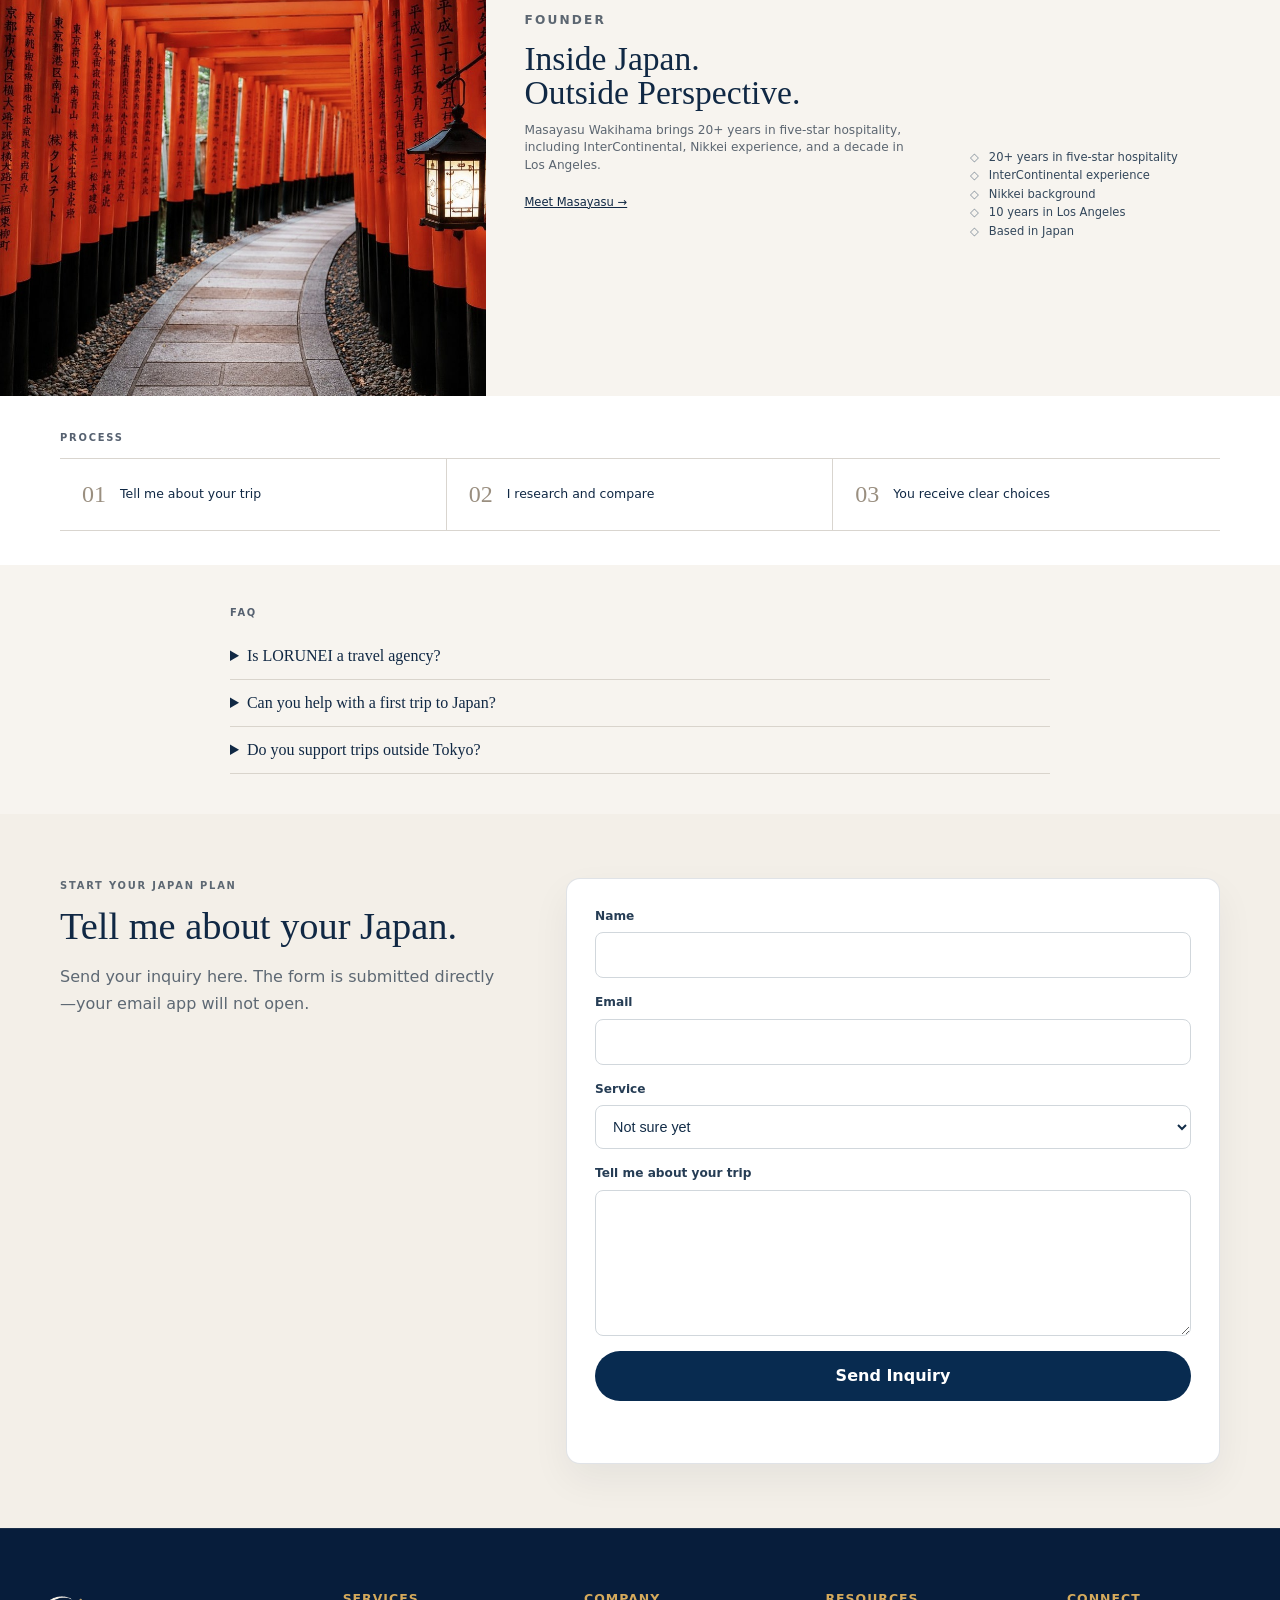
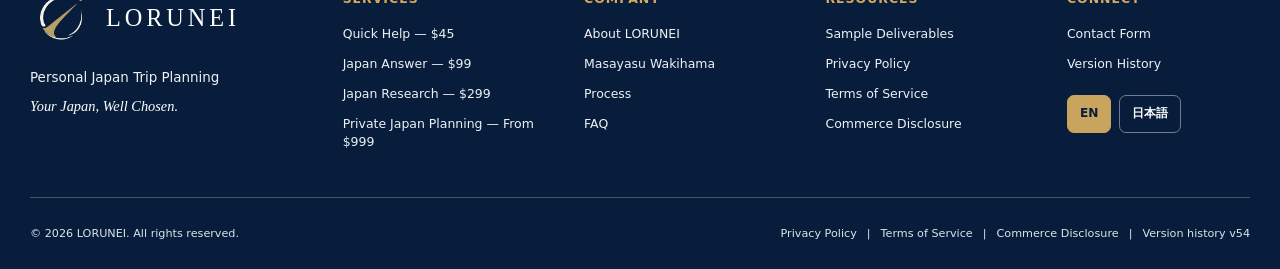
==== commit 0e9cfc49: "Add inquiry submission receipts and refine footer version Built directly from the deployed v53 sourc" ====
--- a/index.html
+++ b/index.html
@@ -8,10 +8,10 @@
 <meta name="theme-color" content="#071d3b">
 <link rel="icon" href="assets/images/lorunei-logo-v41.png">
 <link rel="stylesheet" href="assets/css/style.css">
-<link rel="stylesheet" href="assets/css/v53.css">
-<script defer src="assets/js/v53.js"></script>
+<link rel="stylesheet" href="assets/css/v54.css">
+<script defer src="assets/js/v54.js"></script>
 </head>
-<body class="v53-home">
+<body class="v54-home">
 <header class="site-header v39-header" id="top">
   <div class="container nav-wrap">
     <a class="brand v39-brand" href="#top" aria-label="LORUNEI home">
@@ -212,6 +212,9 @@
     <form class="v40-form reveal" id="loruneiInquiry" action="https://formspree.io/f/xeajbpvn" method="POST" data-formspree-form>
       <input type="hidden" name="_subject" value="LORUNEI website inquiry">
       <input type="hidden" name="_replyto" id="replyToField" value="">
+      <input type="hidden" name="submission_reference" id="submissionReferenceField" value="">
+      <input type="hidden" name="submitted_at_jst" id="submittedAtJstField" value="">
+      <input type="hidden" name="page_language" id="pageLanguageField" value="">
       <input type="text" name="_gotcha" tabindex="-1" autocomplete="off" class="hp-field" aria-hidden="true">
       <label><span class="lang-en">Name</span><span class="lang-ja">お名前</span><input name="name" required></label>
       <label><span class="lang-en">Email</span><span class="lang-ja">メールアドレス</span><input name="email" type="email" required></label>
@@ -235,6 +238,30 @@
       <button class="v40-submit lang-en" type="submit">Send Inquiry</button>
       <button class="v40-submit lang-ja" type="submit">相談内容を送信</button>
       <p class="form-status" id="formStatus" role="status" aria-live="polite"></p>
+
+      <section class="submission-receipt" id="submissionReceipt" hidden aria-live="polite">
+        <p class="receipt-kicker lang-en">SUBMISSION RECEIPT</p>
+        <p class="receipt-kicker lang-ja">送信控え</p>
+        <h3 class="lang-en">Your inquiry has been received.</h3>
+        <h3 class="lang-ja">お問い合わせを受け付けました。</h3>
+        <p class="receipt-intro lang-en">Please keep this reference for your records. The same reference is included in LORUNEI's Formspree submission record.</p>
+        <p class="receipt-intro lang-ja">この控えを保存してください。同じ受付番号がLORUNEI側のFormspree送信記録にも保存されます。</p>
+        <dl class="receipt-details">
+          <div><dt class="lang-en">Reference</dt><dt class="lang-ja">受付番号</dt><dd id="receiptReference"></dd></div>
+          <div><dt class="lang-en">Submitted</dt><dt class="lang-ja">送信日時</dt><dd id="receiptSubmittedAt"></dd></div>
+          <div><dt class="lang-en">Name</dt><dt class="lang-ja">お名前</dt><dd id="receiptName"></dd></div>
+          <div><dt>Email</dt><dd id="receiptEmail"></dd></div>
+          <div><dt class="lang-en">Service</dt><dt class="lang-ja">サービス</dt><dd id="receiptService"></dd></div>
+          <div class="receipt-message-row"><dt class="lang-en">Message</dt><dt class="lang-ja">相談内容</dt><dd id="receiptMessage"></dd></div>
+        </dl>
+        <div class="receipt-actions">
+          <button type="button" class="receipt-button" id="copyReceipt"><span class="lang-en">Copy receipt</span><span class="lang-ja">控えをコピー</span></button>
+          <button type="button" class="receipt-button" id="printReceipt"><span class="lang-en">Print / Save PDF</span><span class="lang-ja">印刷 / PDF保存</span></button>
+        </div>
+        <p class="receipt-action-status" id="receiptActionStatus" role="status" aria-live="polite"></p>
+        <p class="receipt-note lang-en">For privacy, LORUNEI does not store the detailed message in your browser after you leave this page. Use Copy or Print / Save PDF if you want to keep the full receipt.</p>
+        <p class="receipt-note lang-ja">プライバシー保護のため、このページを離れた後に相談内容をブラウザ内へ保存しません。詳細な控えを残す場合は「控えをコピー」または「印刷 / PDF保存」をご利用ください。</p>
+      </section>
     </form>
   </div>
 </section>
@@ -336,7 +363,7 @@
       <span>|</span>
       <a href="legal.html?lang=en">Commerce Disclosure</a>
       <span>|</span>
-      <a href="changelog.html?lang=en">Version history <b>v53</b></a>
+      <a href="changelog.html?lang=en">Version history <b>v54</b></a>
     </div>
     <div class="lang-ja footer-legal-v51">
       <a href="privacy.html?lang=ja">プライバシーポリシー</a>
@@ -345,7 +372,7 @@
       <span>|</span>
       <a href="legal.html?lang=ja">特定商取引法に基づく表記</a>
       <span>|</span>
-      <a href="changelog.html?lang=ja">変更履歴 <b>v53</b></a>
+      <a href="changelog.html?lang=ja">変更履歴 <b>v54</b></a>
     </div>
   </div>
 </footer>
--- a/assets/css/v54.css
+++ b/assets/css/v54.css
@@ -0,0 +1,549 @@
+/* ==========================================================
+   LORUNEI v54 — consolidated current visual layer
+   Built directly from v51 complete package.
+   Consolidates: hero pronunciation (v45), header/mobile fit (v48),
+   and the isolated five-column footer (v51) under one v52 scope.
+   ========================================================== */
+/* v45 — restore brand pronunciation guide without enlarging the logo */
+.v54-home .hero-name-guide{
+  display:inline-block;
+  margin:0 0 18px;
+  color:#fff;
+}
+.v54-home .hero-brand-name{
+  margin:0 0 2px!important;
+  font-family:Inter,-apple-system,BlinkMacSystemFont,"Segoe UI",sans-serif!important;
+  font-size:1rem!important;
+  line-height:1.2!important;
+  font-weight:750!important;
+  letter-spacing:.08em!important;
+  color:#fff!important;
+}
+.v54-home .hero-pronunciation{
+  margin:0!important;
+  font-family:Georgia,"Times New Roman",serif!important;
+  font-size:1.05rem!important;
+  line-height:1.25!important;
+  font-style:italic!important;
+  letter-spacing:.01em!important;
+  color:rgba(255,255,255,.88)!important;
+}
+html:lang(ja) .v54-home .hero-pronunciation{
+  font-family:-apple-system,BlinkMacSystemFont,"Hiragino Sans","Yu Gothic",Meiryo,sans-serif!important;
+  font-style:normal!important;
+  font-size:.92rem!important;
+  letter-spacing:.04em!important;
+}
+.v54-home .category-line{margin-top:0!important}
+@media(max-width:680px){
+  .v54-home .hero-name-guide{margin-bottom:14px}
+  .v54-home .hero-brand-name{font-size:.92rem!important}
+  .v54-home .hero-pronunciation{font-size:.96rem!important}
+  html:lang(ja) .v54-home .hero-pronunciation{font-size:.88rem!important}
+}
+
+/* ==========================================================
+   LORUNEI v48
+   Complete header reset + Japanese desktop/mobile fit
+   ========================================================== */
+.v54-home{overflow-x:hidden!important}
+.v54-home *{box-sizing:border-box;min-width:0}
+
+/* HEADER: same navy, higher-contrast mark */
+.v54-home .site-header{
+  position:absolute!important;top:0!important;left:0!important;right:0!important;z-index:100!important;
+  background:rgba(7,29,59,.94)!important;
+  border-bottom:1px solid rgba(255,255,255,.12)!important;
+  color:#fff!important;
+  backdrop-filter:blur(10px)!important;
+}
+.v54-home .nav-wrap{
+  width:min(1220px,calc(100% - 48px))!important;
+  height:82px!important;margin:0 auto!important;
+  display:grid!important;grid-template-columns:310px minmax(0,1fr)!important;
+  align-items:center!important;gap:30px!important;
+}
+.v54-home .v39-brand{
+  display:flex!important;align-items:center!important;gap:12px!important;
+  width:300px!important;min-width:300px!important;text-decoration:none!important;
+}
+.v54-home .header-symbol{
+  display:block!important;width:58px!important;height:58px!important;flex:0 0 58px!important;
+  object-fit:contain!important;background:transparent!important;border:0!important;box-shadow:none!important;
+  opacity:1!important;filter:drop-shadow(0 0 1px rgba(255,255,255,.18))!important;
+}
+.v54-home .header-brand-name{
+  display:block!important;color:#fff!important;white-space:nowrap!important;
+  font-family:Georgia,"Times New Roman",serif!important;
+  font-size:1.55rem!important;line-height:1!important;font-weight:500!important;letter-spacing:.18em!important;
+}
+.v54-home .menu-toggle{display:none!important}
+.v54-home .main-nav{
+  position:static!important;display:flex!important;align-items:center!important;justify-content:flex-end!important;
+  gap:20px!important;padding:0!important;margin:0!important;
+  background:transparent!important;border:0!important;color:#fff!important;
+  white-space:nowrap!important;overflow:visible!important;
+}
+.v54-home .main-nav .nav-localized{display:none!important;align-items:center!important;gap:20px!important}
+html:lang(en) .v54-home .main-nav .nav-localized.lang-en{display:flex!important}
+html:lang(ja) .v54-home .main-nav .nav-localized.lang-ja{display:flex!important}
+.v54-home .main-nav .nav-localized a{
+  display:inline-flex!important;align-items:center!important;
+  margin:0!important;padding:0!important;
+  color:#fff!important;text-decoration:none!important;font-size:.78rem!important;font-weight:700!important;
+}
+.v54-home .main-nav .button-sm{
+  padding:10px 18px!important;border-radius:999px!important;
+  background:#082b50!important;border:1px solid rgba(255,255,255,.2)!important;color:#fff!important;
+}
+.v54-home .lang-switch{
+  display:flex!important;align-items:center!important;gap:6px!important;
+  margin-left:2px!important;color:rgba(255,255,255,.74)!important;flex:0 0 auto!important;
+}
+.v54-home .lang-switch .lang-btn{
+  border:1px solid transparent!important;background:transparent!important;color:rgba(255,255,255,.74)!important;
+  border-radius:6px!important;padding:5px 7px!important;cursor:pointer!important;
+}
+.v54-home .lang-switch .lang-btn.active{color:#fff!important;border-color:rgba(255,255,255,.7)!important}
+
+/* Japanese desktop: fit cleanly, no overflow */
+html:lang(ja) .v54-home .nav-wrap{grid-template-columns:290px minmax(0,1fr)!important;gap:22px!important}
+html:lang(ja) .v54-home .v39-brand{width:280px!important;min-width:280px!important}
+html:lang(ja) .v54-home .main-nav{gap:14px!important}
+html:lang(ja) .v54-home .main-nav .nav-localized{gap:14px!important}
+html:lang(ja) .v54-home .main-nav .nav-localized a{font-size:.73rem!important;letter-spacing:0!important}
+
+/* HERO */
+.v54-home .v39-hero .hero-stage{
+  width:min(1220px,calc(100% - 48px))!important;
+  padding-top:132px!important;padding-bottom:54px!important;margin:0 auto!important;
+}
+.v54-home .hero-copy{width:min(700px,100%)!important;max-width:100%!important}
+html:lang(ja) .v54-home .hero-copy{width:min(680px,100%)!important}
+html:lang(ja) .v54-home .category-line{
+  max-width:100%!important;white-space:normal!important;overflow-wrap:anywhere!important;
+  font-size:1rem!important;line-height:1.5!important;
+}
+html:lang(ja) .v54-home .ja-hero-title{
+  max-width:100%!important;margin-right:0!important;
+  white-space:normal!important;word-break:keep-all!important;overflow-wrap:normal!important;
+  line-break:strict!important;
+  font-size:clamp(2.75rem,4.6vw,4.8rem)!important;line-height:1.14!important;letter-spacing:0!important;
+}
+html:lang(ja) .v54-home .hero-lede{
+  width:min(620px,100%)!important;max-width:100%!important;
+  font-size:.96rem!important;line-height:1.85!important;white-space:normal!important;
+}
+html:lang(ja) .v54-home .brand-manifesto span{
+  white-space:normal!important;overflow-wrap:anywhere!important;
+}
+
+/* Generic Japanese containment across cards/footer */
+html:lang(ja) .v54-home h1,
+html:lang(ja) .v54-home h2,
+html:lang(ja) .v54-home h3,
+html:lang(ja) .v54-home p,
+html:lang(ja) .v54-home a,
+html:lang(ja) .v54-home span,
+html:lang(ja) .v54-home div,
+html:lang(ja) .v54-home summary,
+html:lang(ja) .v54-home label,
+html:lang(ja) .v54-home button{
+  max-width:100%;white-space:normal;overflow-wrap:anywhere;
+}
+html:lang(ja) .v54-home .v39-service-card,
+html:lang(ja) .v54-home .v39-service-body,
+html:lang(ja) .v54-home .v39-service-action,
+html:lang(ja) .v54-home .v39-footer-top,
+html:lang(ja) .v54-home .v39-footer-bottom{min-width:0!important}
+
+/* Footer logo: same bright symbol on navy */
+.v54-home .footer-brand-lockup img{
+  width:60px!important;height:60px!important;flex:0 0 60px!important;
+  object-fit:contain!important;opacity:1!important;filter:none!important;
+}
+
+/* MID DESKTOP: avoid the cramped nav seen in screenshots */
+@media(max-width:1180px) and (min-width:901px){
+  .v54-home .nav-wrap{
+    width:calc(100% - 34px)!important;
+    grid-template-columns:245px minmax(0,1fr)!important;gap:16px!important;
+  }
+  .v54-home .v39-brand{width:235px!important;min-width:235px!important;gap:9px!important}
+  .v54-home .header-symbol{width:46px!important;height:46px!important;flex-basis:46px!important}
+  .v54-home .header-brand-name{font-size:1.22rem!important;letter-spacing:.13em!important}
+  .v54-home .main-nav,.v54-home .main-nav .nav-localized{gap:12px!important}
+  .v54-home .main-nav .nav-localized a{font-size:.72rem!important}
+  html:lang(ja) .v54-home .nav-wrap{grid-template-columns:225px minmax(0,1fr)!important}
+  html:lang(ja) .v54-home .v39-brand{width:215px!important;min-width:215px!important}
+  html:lang(ja) .v54-home .main-nav,html:lang(ja) .v54-home .main-nav .nav-localized{gap:9px!important}
+  html:lang(ja) .v54-home .main-nav .nav-localized a{font-size:.68rem!important}
+}
+
+/* MOBILE / TABLET */
+@media(max-width:900px){
+  .v54-home .nav-wrap{
+    width:calc(100% - 24px)!important;height:70px!important;
+    display:flex!important;align-items:center!important;justify-content:space-between!important;gap:10px!important;
+  }
+  .v54-home .v39-brand{width:auto!important;min-width:0!important;gap:8px!important}
+  .v54-home .header-symbol{width:44px!important;height:44px!important;flex-basis:44px!important}
+  .v54-home .header-brand-name{font-size:1.15rem!important;letter-spacing:.11em!important}
+  .v54-home .menu-toggle{
+    display:flex!important;width:44px!important;height:44px!important;flex:0 0 44px!important;
+    flex-direction:column!important;align-items:center!important;justify-content:center!important;gap:5px!important;
+    padding:8px!important;border:1px solid rgba(255,255,255,.28)!important;border-radius:10px!important;
+    background:transparent!important;
+  }
+  .v54-home .menu-toggle span{display:block!important;width:22px!important;height:2px!important;background:#fff!important;margin:0!important;border-radius:2px!important}
+  .v54-home .main-nav{
+    position:absolute!important;top:70px!important;left:0!important;right:0!important;
+    display:none!important;flex-direction:column!important;align-items:stretch!important;gap:14px!important;
+    padding:20px 18px 24px!important;background:#071d3b!important;border-top:1px solid rgba(255,255,255,.12)!important;
+    white-space:normal!important;max-height:calc(100vh - 70px)!important;overflow-y:auto!important;
+  }
+  .v54-home .main-nav.open{display:flex!important}
+  .v54-home .main-nav .nav-localized{width:100%!important;flex-direction:column!important;align-items:stretch!important;gap:4px!important}
+  html:lang(en) .v54-home .main-nav .nav-localized.lang-en,
+  html:lang(ja) .v54-home .main-nav .nav-localized.lang-ja{display:flex!important}
+  .v54-home .main-nav .nav-localized a{
+    display:block!important;width:100%!important;padding:10px 8px!important;text-align:left!important;
+    font-size:.9rem!important;white-space:normal!important;
+  }
+  .v54-home .main-nav .button-sm{text-align:center!important;margin-top:4px!important}
+  .v54-home .lang-switch{justify-content:center!important;margin:4px 0 0!important;padding-top:10px!important;border-top:1px solid rgba(255,255,255,.12)!important}
+  .v54-home .v39-hero .hero-stage{
+    width:calc(100% - 24px)!important;padding-top:108px!important;padding-bottom:34px!important;
+  }
+  .v54-home .hero-copy{width:100%!important;max-width:100%!important}
+  html:lang(ja) .v54-home .category-line{font-size:.9rem!important;line-height:1.55!important}
+  html:lang(ja) .v54-home .ja-hero-title{
+    width:100%!important;max-width:100%!important;
+    font-size:clamp(1.95rem,9.4vw,2.65rem)!important;line-height:1.28!important;
+    word-break:keep-all!important;overflow-wrap:normal!important;
+  }
+  html:lang(ja) .v54-home .hero-lede{
+    width:100%!important;font-size:.84rem!important;line-height:1.8!important;
+  }
+  .v54-home .brand-manifesto{grid-template-columns:1fr!important;gap:7px!important;width:100%!important}
+  .v54-home .brand-manifesto span{border-left:0!important;padding:0!important}
+  .v54-home .hero-actions{display:grid!important;grid-template-columns:1fr!important;width:100%!important;gap:9px!important}
+  .v54-home .hero-actions a{width:100%!important;max-width:100%!important;white-space:normal!important}
+  .v54-home .based{display:block!important;max-width:100%!important;white-space:normal!important}
+  .v54-home .v39-service-card{width:100%!important;grid-template-columns:minmax(0,1fr)!important;overflow:hidden!important}
+  .v54-home .v39-service-card>img{width:100%!important;height:140px!important}
+  .v54-home .v39-service-body,.v54-home .v39-service-action{width:100%!important;padding-left:16px!important;padding-right:16px!important}
+  .v54-home .v39-btn{width:100%!important;max-width:100%!important;white-space:normal!important}
+  .v54-home .v40-form{width:100%!important;max-width:100%!important;overflow:hidden!important}
+  .v54-home .v40-form input,.v54-home .v40-form select,.v54-home .v40-form textarea{width:100%!important;max-width:100%!important;min-width:0!important;font-size:16px!important}
+}
+
+@media(max-width:390px){
+  .v54-home .nav-wrap{width:calc(100% - 18px)!important}
+  .v54-home .header-symbol{width:40px!important;height:40px!important;flex-basis:40px!important}
+  .v54-home .header-brand-name{font-size:1.02rem!important;letter-spacing:.09em!important}
+  .v54-home .v39-hero .hero-stage{width:calc(100% - 20px)!important}
+  html:lang(ja) .v54-home .ja-hero-title{font-size:1.82rem!important;line-height:1.32!important}
+  html:lang(ja) .v54-home .category-line{font-size:.83rem!important}
+}
+
+/* ==========================================================
+   LORUNEI v51 — final isolated footer
+   This footer does NOT reuse the legacy v39 footer grid.
+   ========================================================== */
+.v54-home .site-footer-v51{
+  background:#071d3b;
+  color:#f7f1e7;
+  padding:58px 0 0;
+  border-top:1px solid rgba(255,255,255,.08);
+}
+.v54-home .footer-grid-v51{
+  width:min(1220px,calc(100% - 48px));
+  margin:0 auto;
+  display:grid;
+  grid-template-columns:1.35fr 1fr 1fr 1fr .9fr;
+  gap:38px;
+  align-items:start;
+  padding-bottom:46px;
+}
+.v54-home .footer-grid-v51 > *{min-width:0}
+.v54-home .footer-brand-v51{min-width:0}
+.v54-home .footer-brand-lockup-v51{
+  display:flex;
+  align-items:center;
+  gap:14px;
+  margin-bottom:18px;
+  white-space:nowrap;
+}
+.v54-home .footer-symbol-v51{
+  display:block;
+  width:62px;
+  height:62px;
+  flex:0 0 62px;
+  object-fit:contain;
+}
+.v54-home .footer-name-v51{
+  color:#fff;
+  font:500 1.52rem/1 Georgia,"Times New Roman",serif;
+  letter-spacing:.16em;
+  white-space:nowrap;
+}
+.v54-home .footer-brand-copy-v51{
+  max-width:270px;
+  color:#eef2f5;
+}
+.v54-home .footer-brand-copy-v51 p{
+  margin:0 0 7px;
+  font-size:.84rem;
+  line-height:1.65;
+}
+.v54-home .footer-brand-copy-v51 em{
+  display:block;
+  margin:0;
+  color:#fff;
+  font:italic 400 .9rem/1.5 Georgia,"Times New Roman",serif;
+}
+html:lang(ja) .v54-home .footer-brand-copy-v51 em{
+  font-family:-apple-system,BlinkMacSystemFont,"Hiragino Sans","Yu Gothic",Meiryo,sans-serif;
+  font-style:normal;
+  font-size:.82rem;
+}
+.v54-home .footer-col-v51 h3{
+  margin:5px 0 18px;
+  color:#d5aa5c;
+  font-size:.78rem;
+  line-height:1.2;
+  letter-spacing:.08em;
+  text-transform:uppercase;
+}
+html:lang(ja) .v54-home .footer-col-v51 h3{
+  text-transform:none;
+  letter-spacing:.03em;
+  font-size:.84rem;
+}
+.v54-home .footer-links-v51{
+  display:grid;
+  gap:12px;
+}
+.v54-home .footer-links-v51 a{
+  color:#edf1f5;
+  text-decoration:none;
+  font-size:.78rem;
+  line-height:1.45;
+  overflow-wrap:anywhere;
+}
+.v54-home .footer-links-v51 a:hover{text-decoration:underline}
+.v54-home .footer-language-v51{
+  display:flex;
+  gap:8px;
+  margin-top:22px;
+}
+.v54-home .footer-language-v51 .lang-btn{
+  border:1px solid rgba(255,255,255,.42);
+  color:#fff;
+  background:transparent;
+  border-radius:7px;
+  padding:8px 12px;
+  font-size:.76rem;
+  cursor:pointer;
+}
+.v54-home .footer-language-v51 .lang-btn.active{
+  background:#c9a45f;
+  color:#071d3b;
+  border-color:#c9a45f;
+}
+.v54-home .footer-bottom-v51{
+  width:min(1220px,calc(100% - 48px));
+  margin:0 auto;
+  border-top:1px solid rgba(255,255,255,.24);
+  min-height:72px;
+  display:flex;
+  align-items:center;
+  justify-content:space-between;
+  gap:24px;
+  color:#dce3e9;
+  font-size:.7rem;
+}
+.v54-home .footer-legal-v51{
+  align-items:center;
+  gap:10px;
+  white-space:nowrap;
+}
+html:lang(en) .v54-home .footer-legal-v51.lang-en{display:flex!important}
+html:lang(ja) .v54-home .footer-legal-v51.lang-ja{display:flex!important}
+.v54-home .footer-legal-v51 a{color:#dce3e9;text-decoration:none}
+.v54-home .footer-legal-v51 a:hover{text-decoration:underline}
+
+/* desktop Japanese gets a little more room in labels */
+@media(min-width:901px){
+  html:lang(ja) .v54-home .footer-grid-v51{
+    grid-template-columns:1.3fr 1fr .95fr 1.15fr .9fr;
+    gap:32px;
+  }
+  html:lang(ja) .v54-home .footer-links-v51 a{
+    font-size:.76rem;
+    line-height:1.55;
+    word-break:normal;
+    overflow-wrap:anywhere;
+  }
+}
+
+/* Tablet/mobile: deliberately simple and collision-proof */
+@media(max-width:900px){
+  .v54-home .site-footer-v51{padding-top:40px}
+  .v54-home .footer-grid-v51{
+    width:calc(100% - 32px);
+    grid-template-columns:1fr 1fr;
+    gap:32px 24px;
+    padding-bottom:34px;
+  }
+  .v54-home .footer-brand-v51{
+    grid-column:1 / -1;
+  }
+  .v54-home .footer-brand-copy-v51{max-width:100%}
+  .v54-home .footer-bottom-v51{
+    width:calc(100% - 32px);
+    min-height:0;
+    padding:22px 0 28px;
+    flex-direction:column;
+    align-items:flex-start;
+  }
+  .v54-home .footer-legal-v51{
+    flex-wrap:wrap;
+    white-space:normal;
+  }
+}
+@media(max-width:560px){
+  .v54-home .footer-grid-v51{grid-template-columns:1fr}
+  .v54-home .footer-brand-v51{grid-column:auto}
+  .v54-home .footer-brand-lockup-v51{gap:10px}
+  .v54-home .footer-symbol-v51{width:54px;height:54px;flex-basis:54px}
+  .v54-home .footer-name-v51{font-size:1.28rem;letter-spacing:.13em}
+}
+
+/* v52 QA fix: language visibility rules in style.css use display:block!important.
+   Restore the intended vertical grid for the localized footer link groups. */
+html:lang(en) .v54-home .footer-links-v51.lang-en{display:grid!important}
+html:lang(ja) .v54-home .footer-links-v51.lang-ja{display:grid!important}
+
+
+/* ==========================================================
+   LORUNEI v54 — public form receipt + footer polish
+   ========================================================== */
+/* Keep Formspree's honeypot available to bots but invisible to guests. */
+.v54-home .hp-field{
+  position:absolute!important;
+  left:-9999px!important;
+  width:1px!important;
+  height:1px!important;
+  opacity:0!important;
+  pointer-events:none!important;
+}
+
+/* Version number only: keep inherited color/weight, double the size. */
+.v54-home .footer-legal-v51 a[href*="changelog"] b{
+  font-size:1em;
+  font-weight:inherit;
+}
+
+
+/* ==========================================================
+   LORUNEI v54 — submission receipt
+   ========================================================== */
+.v54-home .submission-receipt[hidden]{display:none!important}
+.v54-home .submission-receipt{
+  margin-top:22px;
+  padding:22px;
+  border:1px solid rgba(7,29,59,.16);
+  border-radius:14px;
+  background:#f8f6f1;
+  color:#102c49;
+}
+.v54-home .submission-receipt h3{
+  margin:4px 0 10px;
+  font:500 1.35rem/1.3 Georgia,"Times New Roman",serif;
+}
+.v54-home .receipt-kicker{
+  margin:0!important;
+  color:#8a6a2f;
+  font-size:.7rem!important;
+  font-weight:800;
+  letter-spacing:.14em;
+}
+.v54-home .receipt-intro,
+.v54-home .receipt-note{
+  margin:0 0 18px!important;
+  font-size:.82rem!important;
+  line-height:1.65!important;
+  color:#5f6b75;
+}
+.v54-home .receipt-details{
+  margin:0;
+  display:grid;
+  gap:0;
+  border-top:1px solid rgba(7,29,59,.12);
+}
+.v54-home .receipt-details>div{
+  display:grid;
+  grid-template-columns:120px minmax(0,1fr);
+  gap:14px;
+  padding:10px 0;
+  border-bottom:1px solid rgba(7,29,59,.1);
+}
+.v54-home .receipt-details dt{
+  font-size:.75rem;
+  font-weight:800;
+  color:#536170;
+}
+.v54-home .receipt-details dd{
+  margin:0;
+  font-size:.8rem;
+  line-height:1.55;
+  overflow-wrap:anywhere;
+}
+.v54-home .receipt-message-row dd{white-space:pre-wrap}
+.v54-home .receipt-actions{
+  display:flex;
+  flex-wrap:wrap;
+  gap:10px;
+  margin-top:18px;
+}
+.v54-home .receipt-button{
+  border:1px solid #0b345d;
+  border-radius:999px;
+  background:#fff;
+  color:#0b345d;
+  padding:9px 14px;
+  font:700 .76rem/1 -apple-system,BlinkMacSystemFont,"Segoe UI",sans-serif;
+  cursor:pointer;
+}
+.v54-home .receipt-button:hover{background:#eef3f7}
+.v54-home .receipt-action-status{
+  min-height:1.3em;
+  margin:10px 0 0!important;
+  font-size:.76rem!important;
+  color:#36566f;
+}
+.v54-home .receipt-note{margin-top:8px!important;margin-bottom:0!important}
+@media(max-width:560px){
+  .v54-home .receipt-details>div{grid-template-columns:1fr;gap:3px}
+  .v54-home .receipt-actions{display:grid;grid-template-columns:1fr}
+  .v54-home .receipt-button{width:100%}
+}
+@media print{
+  body *{visibility:hidden!important}
+  #submissionReceipt,#submissionReceipt *{visibility:visible!important}
+  #submissionReceipt{
+    display:block!important;
+    position:absolute!important;
+    left:0!important;top:0!important;
+    width:100%!important;
+    margin:0!important;
+    padding:18mm!important;
+    border:0!important;
+    background:#fff!important;
+  }
+  #submissionReceipt .receipt-actions,
+  #submissionReceipt .receipt-action-status,
+  #submissionReceipt .receipt-note{display:none!important}
+}
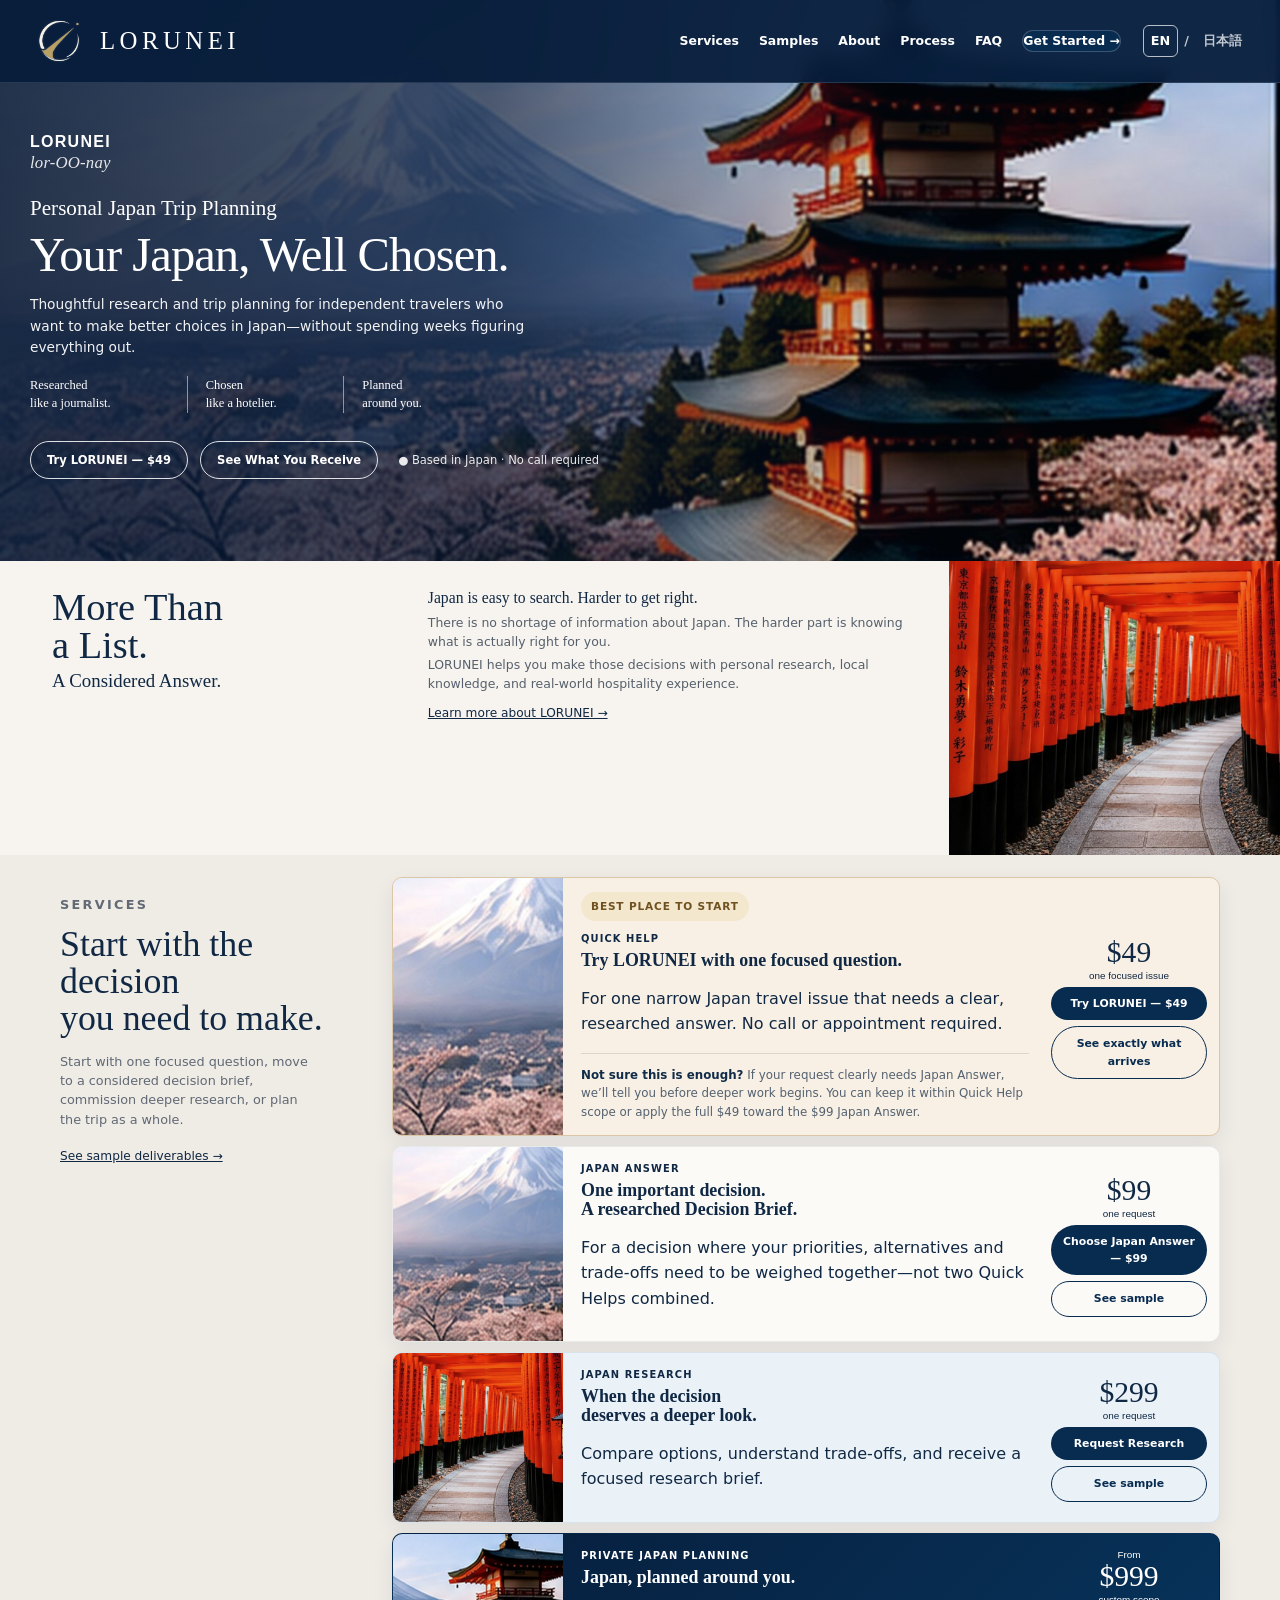
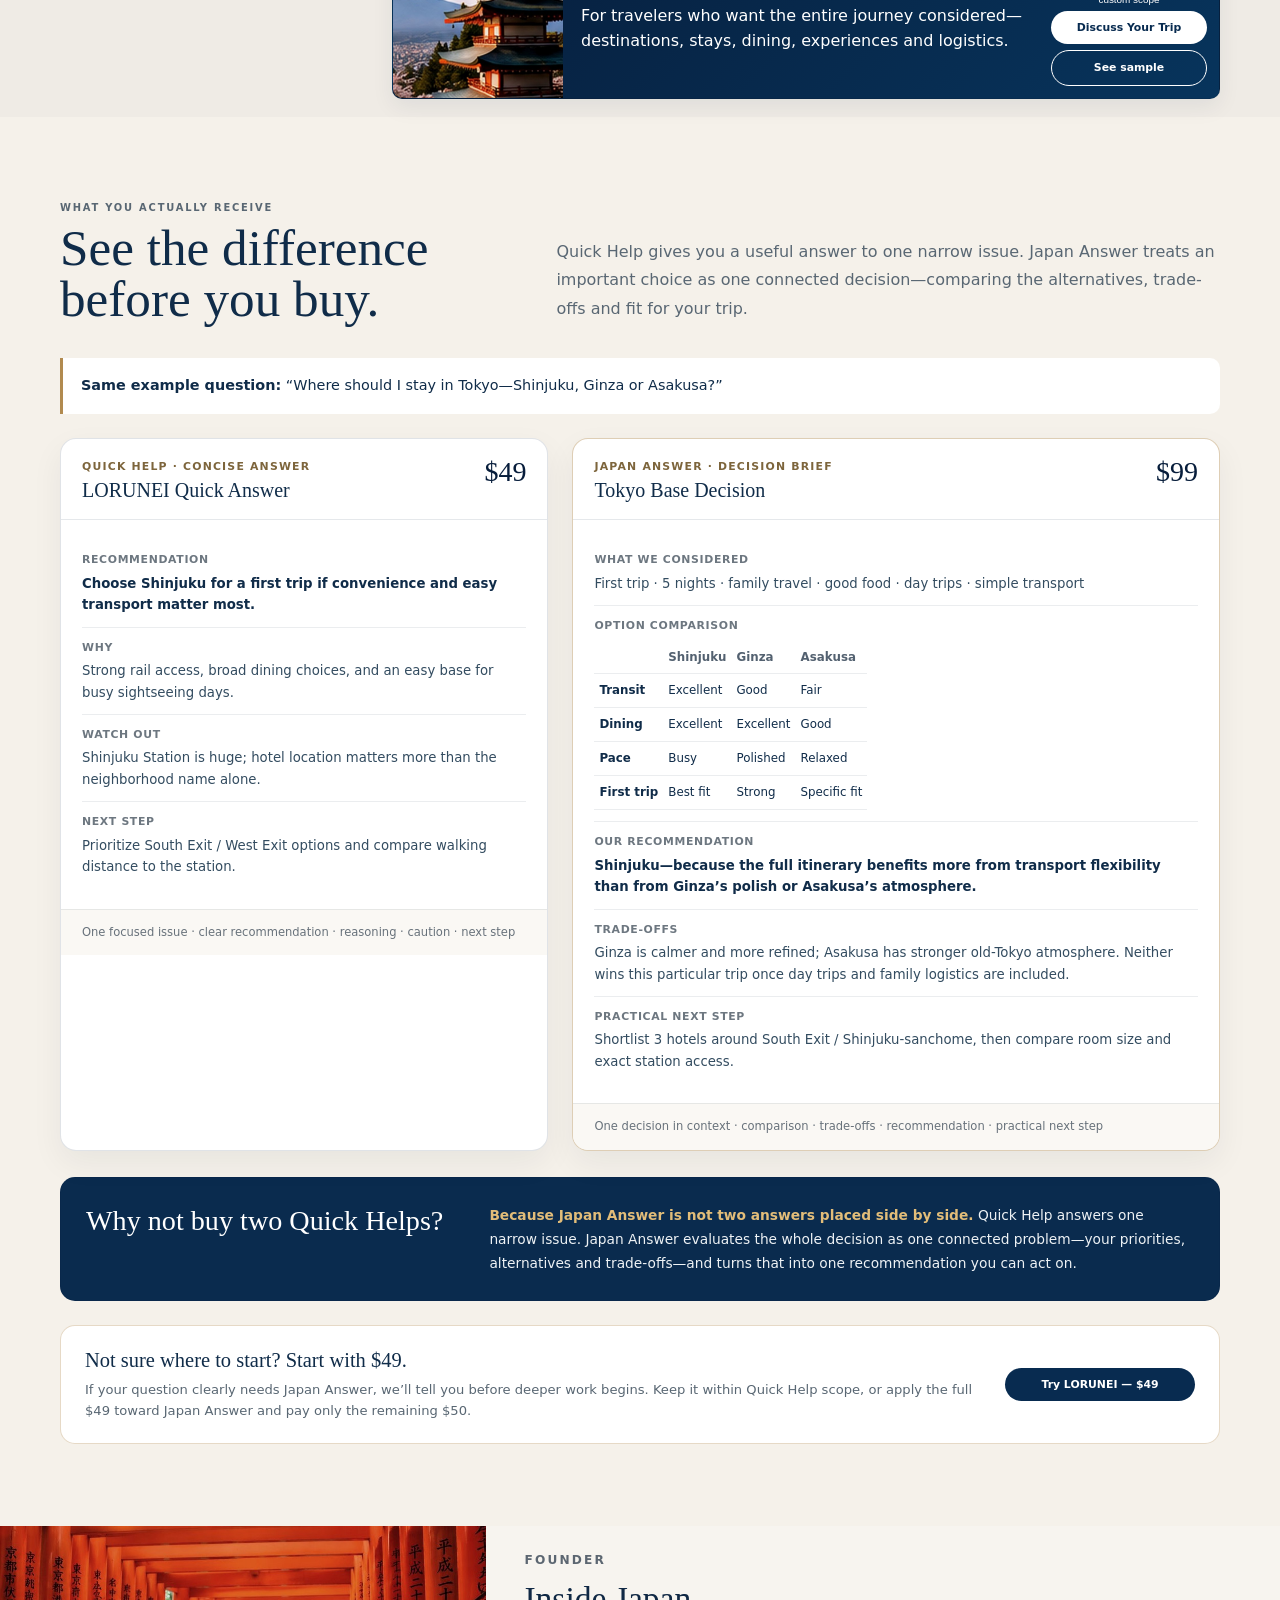
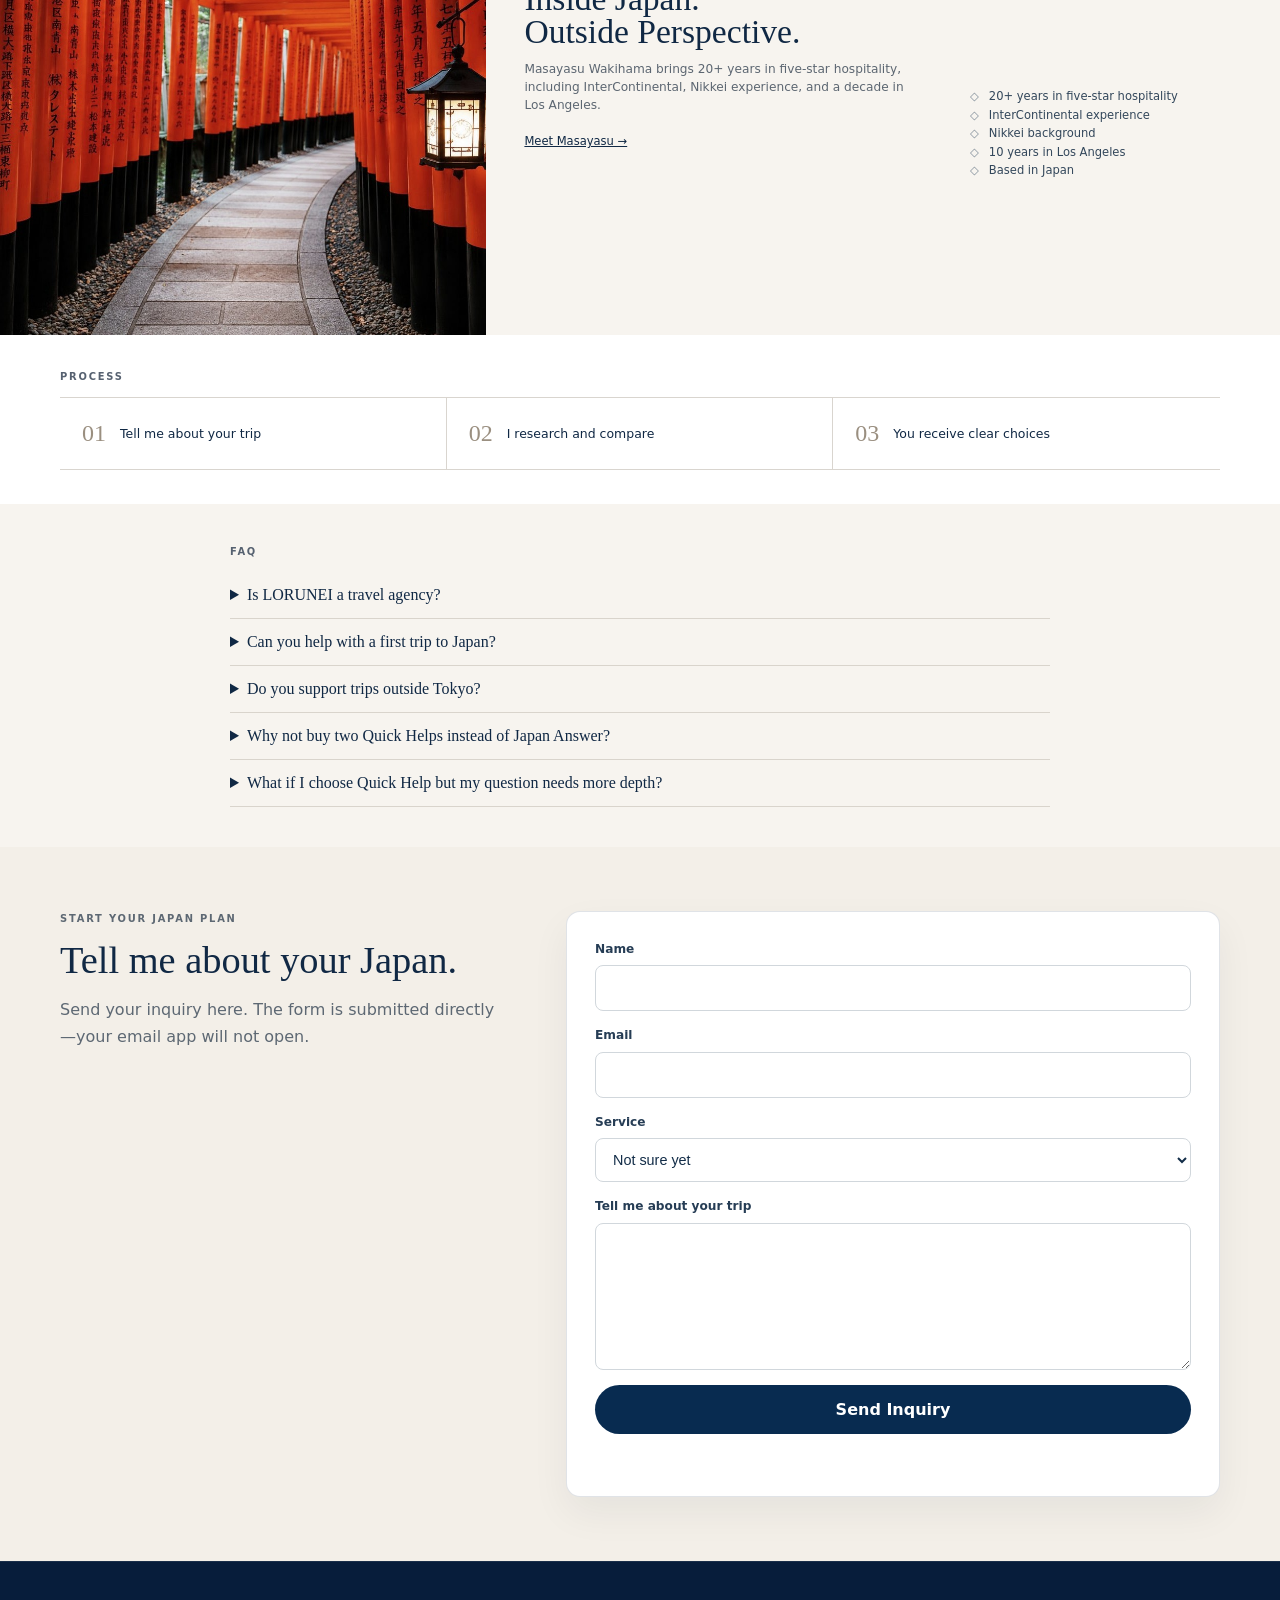
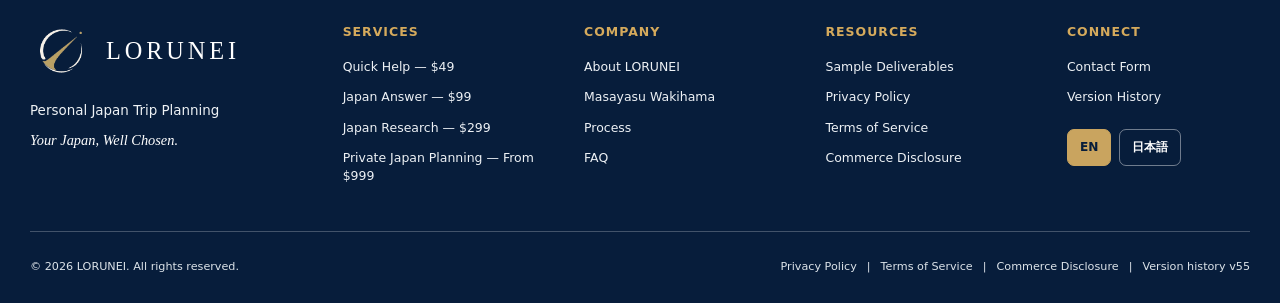
==== commit 01d2ee26: "Make Quick Help a $49 entry offer with concrete deliverables Built directly from the deployed v54 co" ====
--- a/index.html
+++ b/index.html
@@ -8,10 +8,10 @@
 <meta name="theme-color" content="#071d3b">
 <link rel="icon" href="assets/images/lorunei-logo-v41.png">
 <link rel="stylesheet" href="assets/css/style.css">
-<link rel="stylesheet" href="assets/css/v54.css">
-<script defer src="assets/js/v54.js"></script>
+<link rel="stylesheet" href="assets/css/v55.css">
+<script defer src="assets/js/v55.js"></script>
 </head>
-<body class="v54-home">
+<body class="v55-home">
 <header class="site-header v39-header" id="top">
   <div class="container nav-wrap">
     <a class="brand v39-brand" href="#top" aria-label="LORUNEI home">
@@ -47,7 +47,7 @@
         <h1>Your Japan, Well Chosen.</h1>
         <p class="hero-lede">Thoughtful research and trip planning for independent travelers who want to make better choices in Japan—without spending weeks figuring everything out.</p>
         <div class="brand-manifesto"><span>Researched<br>like a journalist.</span><span>Chosen<br>like a hotelier.</span><span>Planned<br>around you.</span></div>
-        <div class="hero-actions"><a class="button hero-button" href="#services">View Services ↓</a><a class="button hero-button ghost" href="samples.html?lang=en">See Samples</a><span class="based">● Based in Japan</span></div>
+        <div class="hero-actions"><a class="button hero-button" href="#inquiry" data-plan="quick">Try LORUNEI — $49</a><a class="button hero-button ghost" href="#deliverables">See What You Receive</a><span class="based">● Based in Japan · No call required</span></div>
       </div>
       <div class="lang-ja">
         <div class="hero-name-guide">
@@ -58,7 +58,7 @@
         <h1 class="ja-hero-title">あなたの日本を、<br>より良い選択で。</h1>
         <p class="hero-lede">情報を探し続けるのではなく、あなたに合う選択へ。個人旅行を楽しみたい方のために、丁寧なリサーチと旅のプランニングを提供します。</p>
         <div class="brand-manifesto"><span>記者のように<br>調べる。</span><span>ホテルマンのように<br>選ぶ。</span><span>あなたを中心に<br>組み立てる。</span></div>
-        <div class="hero-actions"><a class="button hero-button" href="#services">サービスを見る ↓</a><a class="button hero-button ghost" href="samples.html?lang=ja">納品サンプルを見る</a><span class="based">● 日本を拠点にリサーチ</span></div>
+        <div class="hero-actions"><a class="button hero-button" href="#inquiry" data-plan="quick">LORUNEIを試す — $49</a><a class="button hero-button ghost" href="#deliverables">届く内容を見る</a><span class="based">● 日本を拠点に対応 · 面談不要</span></div>
       </div>
     </div>
   </div>
@@ -83,12 +83,12 @@
     <div class="v39-services-lead reveal">
       <div class="lang-en">
         <p class="v39-eyebrow">SERVICES</p><h2>Start with the decision<br>you need to make.</h2>
-        <p>Start small with a few focused questions, get a considered answer, commission deeper research, or plan the trip as a whole.</p>
+        <p>Start with one focused question, move to a considered decision brief, commission deeper research, or plan the trip as a whole.</p>
         <a href="samples.html?lang=en">See sample deliverables →</a>
       </div>
       <div class="lang-ja">
         <p class="v39-eyebrow">サービス</p><h2>必要な判断から、<br>始めましょう。</h2>
-        <p>少数の質問から始めることも、1つの判断を深く調べることも、旅全体を組み立てることもできます。</p>
+        <p>まず1つのピンポイントな疑問から試し、必要なら判断レポート、深い調査、旅全体の設計へ進めます。</p>
         <a href="samples.html?lang=ja">納品サンプルを見る →</a>
       </div>
     </div>
@@ -97,28 +97,28 @@
       <article class="v39-service-card quick reveal">
         <img src="assets/images/service-answer.jpg" alt="Japan travel notes">
         <div class="v39-service-body">
-          <div class="lang-en"><p class="v39-plan-kicker">QUICK HELP</p><h3>Up to 3 focused questions.</h3><p>A simple entry point when you need a few researched answers by email. No appointment required.</p></div>
-          <div class="lang-ja"><p class="v39-plan-kicker">クイックヘルプ</p><h3>最大3つの質問に回答。</h3><p>少数の疑問だけを個別に調べて、メールで回答する入口メニューです。予約や面談は不要です。</p></div>
+          <div class="lang-en"><span class="v55-start-badge">Best place to start</span><p class="v39-plan-kicker">QUICK HELP</p><h3>Try LORUNEI with one focused question.</h3><p>For one narrow Japan travel issue that needs a clear, researched answer. No call or appointment required.</p><p class="v55-upgrade-note"><strong>Not sure this is enough?</strong> If your request clearly needs Japan Answer, we’ll tell you before deeper work begins. You can keep it within Quick Help scope or apply the full $49 toward the $99 Japan Answer.</p></div>
+          <div class="lang-ja"><span class="v55-start-badge">最初におすすめ</span><p class="v39-plan-kicker">クイックヘルプ</p><h3>まず1つの疑問で、LORUNEIを試す。</h3><p>日本旅行のピンポイントな1テーマを個別に調べ、結論・理由・注意点・次の一歩を文章でお届けします。面談や予約は不要です。</p><p class="v55-upgrade-note"><strong>この範囲で足りるか迷っても大丈夫。</strong> ジャパン・アンサーの方が明らかに適している場合は、深い作業を始める前にお知らせします。クイックヘルプの範囲に収めるか、49ドル全額を99ドルのジャパン・アンサーへ充当できます。</p></div>
         </div>
         <div class="v39-service-action">
-          <div class="v39-price">$45<small class="lang-en">one-time</small><small class="lang-ja">1回</small></div>
-          <a class="v39-btn lang-en" href="#inquiry" data-plan="quick">Request Quick Help</a>
-          <a class="v39-btn lang-ja" href="#inquiry" data-plan="quick">依頼する</a>
-          <a class="v39-btn alt lang-en" href="samples.html?lang=en&plan=quick" data-sample-plan="quick">See sample</a>
-          <a class="v39-btn alt lang-ja" href="samples.html?lang=ja&plan=quick" data-sample-plan="quick">サンプルを見る</a>
+          <div class="v39-price">$49<small class="lang-en">one focused issue</small><small class="lang-ja">1テーマ</small></div>
+          <a class="v39-btn lang-en" href="#inquiry" data-plan="quick">Try LORUNEI — $49</a>
+          <a class="v39-btn lang-ja" href="#inquiry" data-plan="quick">LORUNEIを試す — $49</a>
+          <a class="v39-btn alt lang-en" href="#deliverables">See exactly what arrives</a>
+          <a class="v39-btn alt lang-ja" href="#deliverables">実際に届く内容を見る</a>
         </div>
       </article>
 
       <article class="v39-service-card reveal">
         <img src="assets/images/service-answer.jpg" alt="Japan travel answer">
         <div class="v39-service-body">
-          <div class="lang-en"><p class="v39-plan-kicker">JAPAN ANSWER</p><h3>One decision.<br>A considered answer.</h3><p>For a specific Japan travel decision where generic search results are not enough.</p></div>
-          <div class="lang-ja"><p class="v39-plan-kicker">ジャパン・アンサー</p><h3>1つの判断に、<br>考え抜いた答えを。</h3><p>ホテル、エリア、旅程など、1つの重要な判断を個別に調べておすすめをまとめます。</p></div>
+          <div class="lang-en"><p class="v39-plan-kicker">JAPAN ANSWER</p><h3>One important decision.<br>A researched Decision Brief.</h3><p>For a decision where your priorities, alternatives and trade-offs need to be weighed together—not two Quick Helps combined.</p></div>
+          <div class="lang-ja"><p class="v39-plan-kicker">ジャパン・アンサー</p><h3>1つの重要な判断を、<br>判断レポートに。</h3><p>条件・候補・メリットとデメリットを一つの問題として比較し、あなたの旅に合う結論までまとめます。クイックヘルプを2件まとめたサービスではありません。</p></div>
         </div>
         <div class="v39-service-action">
           <div class="v39-price">$99<small class="lang-en">one request</small><small class="lang-ja">1件</small></div>
-          <a class="v39-btn lang-en" href="#inquiry" data-plan="answer">Ask a Question</a>
-          <a class="v39-btn lang-ja" href="#inquiry" data-plan="answer">質問する</a>
+          <a class="v39-btn lang-en" href="#inquiry" data-plan="answer">Choose Japan Answer — $99</a>
+          <a class="v39-btn lang-ja" href="#inquiry" data-plan="answer">ジャパン・アンサーを選ぶ — $99</a>
           <a class="v39-btn alt lang-en" href="samples.html?lang=en&plan=answer" data-sample-plan="answer">See sample</a>
           <a class="v39-btn alt lang-ja" href="samples.html?lang=ja&plan=answer" data-sample-plan="answer">サンプルを見る</a>
         </div>
@@ -153,6 +153,57 @@
           <a class="v39-btn alt light-outline lang-ja" href="samples.html?lang=ja&plan=private" data-sample-plan="private">サンプルを見る</a>
         </div>
       </article>
+    </div>
+  </div>
+</section>
+
+<section class="v55-deliverables" id="deliverables">
+  <div class="container">
+    <div class="v55-deliverables-head reveal">
+      <div class="lang-en"><p class="v39-eyebrow">WHAT YOU ACTUALLY RECEIVE</p><h2>See the difference before you buy.</h2></div>
+      <div class="lang-ja"><p class="v39-eyebrow">実際に届く内容</p><h2>同じテーマでも、<br>ここまで違います。</h2></div>
+      <div class="lang-en"><p>Quick Help gives you a useful answer to one narrow issue. Japan Answer treats an important choice as one connected decision—comparing the alternatives, trade-offs and fit for your trip.</p></div>
+      <div class="lang-ja"><p>クイックヘルプは1つの狭い疑問に、すぐ使える答えを返します。ジャパン・アンサーは、重要な選択を一つの判断として扱い、候補・条件・トレードオフを比較して結論まで整理します。</p></div>
+    </div>
+    <div class="v55-example-question reveal">
+      <div class="lang-en"><strong>Same example question:</strong> “Where should I stay in Tokyo—Shinjuku, Ginza or Asakusa?”</div>
+      <div class="lang-ja"><strong>同じ質問で比較：</strong>「東京に泊まるなら、新宿・銀座・浅草のどこがいい？」</div>
+    </div>
+    <div class="v55-output-grid">
+      <article class="v55-output-card reveal">
+        <div class="v55-output-top"><div><p class="v55-output-type lang-en">Quick Help · concise answer</p><p class="v55-output-type lang-ja">クイックヘルプ · コンパクトな回答</p><h3 class="v55-output-title lang-en">LORUNEI Quick Answer</h3><h3 class="v55-output-title lang-ja">LORUNEI クイック回答</h3></div><div class="v55-output-price">$49</div></div>
+        <div class="v55-doc">
+          <div class="v55-doc-row"><span class="v55-doc-label lang-en">Recommendation</span><span class="v55-doc-label lang-ja">結論</span><p class="v55-recommendation lang-en">Choose Shinjuku for a first trip if convenience and easy transport matter most.</p><p class="v55-recommendation lang-ja">初めての東京で、移動の便利さを最優先するなら新宿がおすすめです。</p></div>
+          <div class="v55-doc-row"><span class="v55-doc-label lang-en">Why</span><span class="v55-doc-label lang-ja">理由</span><p class="lang-en">Strong rail access, broad dining choices, and an easy base for busy sightseeing days.</p><p class="lang-ja">鉄道アクセスが強く、食事の選択肢も多く、観光中心の日程で拠点にしやすいため。</p></div>
+          <div class="v55-doc-row"><span class="v55-doc-label lang-en">Watch out</span><span class="v55-doc-label lang-ja">注意点</span><p class="lang-en">Shinjuku Station is huge; hotel location matters more than the neighborhood name alone.</p><p class="lang-ja">新宿駅は大きいため、「新宿」という名前だけでなくホテルの位置まで確認する必要があります。</p></div>
+          <div class="v55-doc-row"><span class="v55-doc-label lang-en">Next step</span><span class="v55-doc-label lang-ja">次の一歩</span><p class="lang-en">Prioritize South Exit / West Exit options and compare walking distance to the station.</p><p class="lang-ja">南口・西口周辺を優先し、駅までの実際の徒歩距離でホテルを比較。</p></div>
+        </div>
+        <div class="v55-output-foot"><span class="lang-en">One focused issue · clear recommendation · reasoning · caution · next step</span><span class="lang-ja">1つのピンポイントなテーマ · 結論 · 理由 · 注意点 · 次の一歩</span></div>
+      </article>
+      <article class="v55-output-card answer reveal">
+        <div class="v55-output-top"><div><p class="v55-output-type lang-en">Japan Answer · decision brief</p><p class="v55-output-type lang-ja">ジャパン・アンサー · 判断レポート</p><h3 class="v55-output-title lang-en">Tokyo Base Decision</h3><h3 class="v55-output-title lang-ja">東京の滞在エリア 判断レポート</h3></div><div class="v55-output-price">$99</div></div>
+        <div class="v55-doc">
+          <div class="v55-doc-row"><span class="v55-doc-label lang-en">What we considered</span><span class="v55-doc-label lang-ja">今回の条件</span><p class="lang-en">First trip · 5 nights · family travel · good food · day trips · simple transport</p><p class="lang-ja">初訪日 · 5泊 · 家族旅行 · 食事重視 · 日帰り旅行あり · 移動を分かりやすく</p></div>
+          <div class="v55-doc-row"><span class="v55-doc-label lang-en">Option comparison</span><span class="v55-doc-label lang-ja">候補比較</span>
+            <table class="v55-mini-table lang-en"><thead><tr><th></th><th>Shinjuku</th><th>Ginza</th><th>Asakusa</th></tr></thead><tbody><tr><td>Transit</td><td>Excellent</td><td>Good</td><td>Fair</td></tr><tr><td>Dining</td><td>Excellent</td><td>Excellent</td><td>Good</td></tr><tr><td>Pace</td><td>Busy</td><td>Polished</td><td>Relaxed</td></tr><tr><td>First trip</td><td>Best fit</td><td>Strong</td><td>Specific fit</td></tr></tbody></table>
+            <table class="v55-mini-table lang-ja"><thead><tr><th></th><th>新宿</th><th>銀座</th><th>浅草</th></tr></thead><tbody><tr><td>移動</td><td>◎</td><td>○</td><td>△</td></tr><tr><td>食事</td><td>◎</td><td>◎</td><td>○</td></tr><tr><td>雰囲気</td><td>活気</td><td>洗練</td><td>下町</td></tr><tr><td>初訪日</td><td>最適</td><td>良好</td><td>目的次第</td></tr></tbody></table>
+          </div>
+          <div class="v55-doc-row"><span class="v55-doc-label lang-en">Our recommendation</span><span class="v55-doc-label lang-ja">おすすめ</span><p class="v55-recommendation lang-en">Shinjuku—because the full itinerary benefits more from transport flexibility than from Ginza’s polish or Asakusa’s atmosphere.</p><p class="v55-recommendation lang-ja">新宿。今回の旅全体では、銀座の洗練さや浅草の雰囲気よりも、移動の自由度が大きなメリットになるため。</p></div>
+          <div class="v55-doc-row"><span class="v55-doc-label lang-en">Trade-offs</span><span class="v55-doc-label lang-ja">トレードオフ</span><p class="lang-en">Ginza is calmer and more refined; Asakusa has stronger old-Tokyo atmosphere. Neither wins this particular trip once day trips and family logistics are included.</p><p class="lang-ja">銀座は落ち着きと上質感、浅草は下町らしさが強み。ただし日帰り旅行と家族の移動まで含めると、今回は新宿が優位。</p></div>
+          <div class="v55-doc-row"><span class="v55-doc-label lang-en">Practical next step</span><span class="v55-doc-label lang-ja">実用的な次の一歩</span><p class="lang-en">Shortlist 3 hotels around South Exit / Shinjuku-sanchome, then compare room size and exact station access.</p><p class="lang-ja">南口〜新宿三丁目でホテルを3軒に絞り、客室サイズと駅への実アクセスを比較。</p></div>
+        </div>
+        <div class="v55-output-foot"><span class="lang-en">One decision in context · comparison · trade-offs · recommendation · practical next step</span><span class="lang-ja">1つの判断を文脈ごと整理 · 比較 · 長所短所 · おすすめ · 次の一歩</span></div>
+      </article>
+    </div>
+    <div class="v55-why99 reveal">
+      <div class="lang-en"><h3>Why not buy two Quick Helps?</h3></div><div class="lang-ja"><h3>「49ドルを2回」の方が得では？</h3></div>
+      <div class="lang-en"><p><strong>Because Japan Answer is not two answers placed side by side.</strong> Quick Help answers one narrow issue. Japan Answer evaluates the whole decision as one connected problem—your priorities, alternatives and trade-offs—and turns that into one recommendation you can act on.</p></div>
+      <div class="lang-ja"><p><strong>ジャパン・アンサーは、クイックヘルプを2件並べたものではありません。</strong> クイックヘルプは1つの狭い疑問への回答。ジャパン・アンサーは、条件・候補・メリットとデメリットを一つの判断として組み合わせ、実際に選べる結論まで作ります。</p></div>
+    </div>
+    <div class="v55-start-strip reveal">
+      <div class="lang-en"><h3>Not sure where to start? Start with $49.</h3><p>If your question clearly needs Japan Answer, we’ll tell you before deeper work begins. Keep it within Quick Help scope, or apply the full $49 toward Japan Answer and pay only the remaining $50.</p></div>
+      <div class="lang-ja"><h3>迷ったら、まず49ドルから。</h3><p>ジャパン・アンサーの方が明らかに適している場合は、深い作業の前にお知らせします。クイックヘルプの範囲に収めるか、49ドル全額をジャパン・アンサーへ充当して差額50ドルだけでアップグレードできます。</p></div>
+      <a class="v39-btn lang-en" href="#inquiry" data-plan="quick">Try LORUNEI — $49</a><a class="v39-btn lang-ja" href="#inquiry" data-plan="quick">LORUNEIを試す — $49</a>
     </div>
   </div>
 </section>
@@ -192,13 +243,13 @@
       <p class="v39-eyebrow">FAQ</p>
       <details><summary>Is LORUNEI a travel agency?</summary><p>No. LORUNEI provides travel research, consultation, information and advisory support. You make and pay for third-party bookings directly.</p></details>
       <details><summary>Can you help with a first trip to Japan?</summary><p>Yes. First-time travelers are a strong fit, especially when neighborhood choices, transport, pacing and reservations feel overwhelming.</p></details>
-      <details><summary>Do you support trips outside Tokyo?</summary><p>Yes. Research and planning can cover destinations throughout Japan depending on scope.</p></details>
+      <details><summary>Do you support trips outside Tokyo?</summary><p>Yes. Research and planning can cover destinations throughout Japan depending on scope.</p></details><details><summary>Why not buy two Quick Helps instead of Japan Answer?</summary><p>Quick Help is designed for one narrow issue. Japan Answer treats a larger decision as one connected problem, comparing your priorities, alternatives and trade-offs before giving one recommendation. It is a different deliverable, not simply two Quick Help answers.</p></details><details><summary>What if I choose Quick Help but my question needs more depth?</summary><p>Before deeper individualized work begins, we will tell you if Japan Answer is clearly the better fit. You can keep the request within Quick Help scope or apply the full $49 toward the $99 Japan Answer. No upgrade charge is made without your approval.</p></details>
     </div>
     <div class="lang-ja">
       <p class="v39-eyebrow">よくある質問</p>
       <details><summary>LORUNEIは旅行会社ですか？</summary><p>いいえ。LORUNEIは旅行リサーチ、相談、情報提供、アドバイスを行うサービスです。ホテル、交通、レストラン等の予約・契約・支払いはお客様ご自身で行っていただきます。</p></details>
       <details><summary>初めての日本旅行でも相談できますか？</summary><p>はい。エリア選び、移動、日程配分、予約の優先順位などが分かりにくい初訪日の方には特に向いています。</p></details>
-      <details><summary>東京以外も対応できますか？</summary><p>はい。ご依頼内容に応じて、日本各地の調査・プランニングに対応します。</p></details>
+      <details><summary>東京以外も対応できますか？</summary><p>はい。ご依頼内容に応じて、日本各地の調査・プランニングに対応します。</p></details><details><summary>クイックヘルプを2回買う方がジャパン・アンサーより得では？</summary><p>クイックヘルプは1つの狭い疑問への回答です。ジャパン・アンサーは、より大きな判断を一つの問題として扱い、条件・候補・メリットとデメリットを比較して1つの結論までまとめます。単にクイックヘルプを2件並べた納品物ではありません。</p></details><details><summary>クイックヘルプを選んだあと、もっと深い調査が必要だと分かったら？</summary><p>深い個別作業を始める前に、ジャパン・アンサーの方が明らかに適している場合はお知らせします。クイックヘルプの範囲に収めるか、49ドル全額を99ドルのジャパン・アンサーへ充当できます。お客様の承諾なく追加料金を請求することはありません。</p></details>
     </div>
   </div>
 </section>
@@ -221,14 +272,14 @@
       <label><span class="lang-en">Service</span><span class="lang-ja">ご希望のサービス</span>
         <select name="service" id="planSelectEn" class="lang-en">
           <option value="unsure">Not sure yet</option>
-          <option value="quick">Quick Help — $45</option>
+          <option value="quick">Quick Help — $49</option>
           <option value="answer">Japan Answer — $99</option>
           <option value="research">Japan Research — $299</option>
           <option value="private">Private Japan Planning — from $999</option>
         </select>
         <select name="service" id="planSelectJa" class="lang-ja">
           <option value="unsure">まだ決めていない</option>
-          <option value="quick">クイックヘルプ — $45</option>
+          <option value="quick">クイックヘルプ — $49</option>
           <option value="answer">ジャパン・アンサー — $99</option>
           <option value="research">ジャパン・リサーチ — $299</option>
           <option value="private">プライベート・ジャパン・プランニング — $999〜</option>
@@ -289,13 +340,13 @@
       <h3 class="lang-en">Services</h3>
       <h3 class="lang-ja">サービス</h3>
       <div class="lang-en footer-links-v51">
-        <a href="#services">Quick Help — $45</a>
+        <a href="#services">Quick Help — $49</a>
         <a href="#services">Japan Answer — $99</a>
         <a href="#services">Japan Research — $299</a>
         <a href="#services">Private Japan Planning — From $999</a>
       </div>
       <div class="lang-ja footer-links-v51">
-        <a href="#services">クイックヘルプ — $45</a>
+        <a href="#services">クイックヘルプ — $49</a>
         <a href="#services">ジャパン・アンサー — $99</a>
         <a href="#services">ジャパン・リサーチ — $299</a>
         <a href="#services">プライベート・プランニング — $999〜</a>
@@ -363,7 +414,7 @@
       <span>|</span>
       <a href="legal.html?lang=en">Commerce Disclosure</a>
       <span>|</span>
-      <a href="changelog.html?lang=en">Version history <b>v54</b></a>
+      <a href="changelog.html?lang=en">Version history <b>v55</b></a>
     </div>
     <div class="lang-ja footer-legal-v51">
       <a href="privacy.html?lang=ja">プライバシーポリシー</a>
@@ -372,7 +423,7 @@
       <span>|</span>
       <a href="legal.html?lang=ja">特定商取引法に基づく表記</a>
       <span>|</span>
-      <a href="changelog.html?lang=ja">変更履歴 <b>v54</b></a>
+      <a href="changelog.html?lang=ja">変更履歴 <b>v55</b></a>
     </div>
   </div>
 </footer>
--- a/assets/css/v55.css
+++ b/assets/css/v55.css
@@ -0,0 +1,644 @@
+/* ==========================================================
+   LORUNEI v55 — conversion + deliverable clarity layer
+   Built directly from v51 complete package.
+   Consolidates: hero pronunciation (v45), header/mobile fit (v48),
+   and the isolated five-column footer (v51) under one v52 scope.
+   ========================================================== */
+/* v45 — restore brand pronunciation guide without enlarging the logo */
+.v55-home .hero-name-guide{
+  display:inline-block;
+  margin:0 0 18px;
+  color:#fff;
+}
+.v55-home .hero-brand-name{
+  margin:0 0 2px!important;
+  font-family:Inter,-apple-system,BlinkMacSystemFont,"Segoe UI",sans-serif!important;
+  font-size:1rem!important;
+  line-height:1.2!important;
+  font-weight:750!important;
+  letter-spacing:.08em!important;
+  color:#fff!important;
+}
+.v55-home .hero-pronunciation{
+  margin:0!important;
+  font-family:Georgia,"Times New Roman",serif!important;
+  font-size:1.05rem!important;
+  line-height:1.25!important;
+  font-style:italic!important;
+  letter-spacing:.01em!important;
+  color:rgba(255,255,255,.88)!important;
+}
+html:lang(ja) .v55-home .hero-pronunciation{
+  font-family:-apple-system,BlinkMacSystemFont,"Hiragino Sans","Yu Gothic",Meiryo,sans-serif!important;
+  font-style:normal!important;
+  font-size:.92rem!important;
+  letter-spacing:.04em!important;
+}
+.v55-home .category-line{margin-top:0!important}
+@media(max-width:680px){
+  .v55-home .hero-name-guide{margin-bottom:14px}
+  .v55-home .hero-brand-name{font-size:.92rem!important}
+  .v55-home .hero-pronunciation{font-size:.96rem!important}
+  html:lang(ja) .v55-home .hero-pronunciation{font-size:.88rem!important}
+}
+
+/* ==========================================================
+   LORUNEI v48
+   Complete header reset + Japanese desktop/mobile fit
+   ========================================================== */
+.v55-home{overflow-x:hidden!important}
+.v55-home *{box-sizing:border-box;min-width:0}
+
+/* HEADER: same navy, higher-contrast mark */
+.v55-home .site-header{
+  position:absolute!important;top:0!important;left:0!important;right:0!important;z-index:100!important;
+  background:rgba(7,29,59,.94)!important;
+  border-bottom:1px solid rgba(255,255,255,.12)!important;
+  color:#fff!important;
+  backdrop-filter:blur(10px)!important;
+}
+.v55-home .nav-wrap{
+  width:min(1220px,calc(100% - 48px))!important;
+  height:82px!important;margin:0 auto!important;
+  display:grid!important;grid-template-columns:310px minmax(0,1fr)!important;
+  align-items:center!important;gap:30px!important;
+}
+.v55-home .v39-brand{
+  display:flex!important;align-items:center!important;gap:12px!important;
+  width:300px!important;min-width:300px!important;text-decoration:none!important;
+}
+.v55-home .header-symbol{
+  display:block!important;width:58px!important;height:58px!important;flex:0 0 58px!important;
+  object-fit:contain!important;background:transparent!important;border:0!important;box-shadow:none!important;
+  opacity:1!important;filter:drop-shadow(0 0 1px rgba(255,255,255,.18))!important;
+}
+.v55-home .header-brand-name{
+  display:block!important;color:#fff!important;white-space:nowrap!important;
+  font-family:Georgia,"Times New Roman",serif!important;
+  font-size:1.55rem!important;line-height:1!important;font-weight:500!important;letter-spacing:.18em!important;
+}
+.v55-home .menu-toggle{display:none!important}
+.v55-home .main-nav{
+  position:static!important;display:flex!important;align-items:center!important;justify-content:flex-end!important;
+  gap:20px!important;padding:0!important;margin:0!important;
+  background:transparent!important;border:0!important;color:#fff!important;
+  white-space:nowrap!important;overflow:visible!important;
+}
+.v55-home .main-nav .nav-localized{display:none!important;align-items:center!important;gap:20px!important}
+html:lang(en) .v55-home .main-nav .nav-localized.lang-en{display:flex!important}
+html:lang(ja) .v55-home .main-nav .nav-localized.lang-ja{display:flex!important}
+.v55-home .main-nav .nav-localized a{
+  display:inline-flex!important;align-items:center!important;
+  margin:0!important;padding:0!important;
+  color:#fff!important;text-decoration:none!important;font-size:.78rem!important;font-weight:700!important;
+}
+.v55-home .main-nav .button-sm{
+  padding:10px 18px!important;border-radius:999px!important;
+  background:#082b50!important;border:1px solid rgba(255,255,255,.2)!important;color:#fff!important;
+}
+.v55-home .lang-switch{
+  display:flex!important;align-items:center!important;gap:6px!important;
+  margin-left:2px!important;color:rgba(255,255,255,.74)!important;flex:0 0 auto!important;
+}
+.v55-home .lang-switch .lang-btn{
+  border:1px solid transparent!important;background:transparent!important;color:rgba(255,255,255,.74)!important;
+  border-radius:6px!important;padding:5px 7px!important;cursor:pointer!important;
+}
+.v55-home .lang-switch .lang-btn.active{color:#fff!important;border-color:rgba(255,255,255,.7)!important}
+
+/* Japanese desktop: fit cleanly, no overflow */
+html:lang(ja) .v55-home .nav-wrap{grid-template-columns:290px minmax(0,1fr)!important;gap:22px!important}
+html:lang(ja) .v55-home .v39-brand{width:280px!important;min-width:280px!important}
+html:lang(ja) .v55-home .main-nav{gap:14px!important}
+html:lang(ja) .v55-home .main-nav .nav-localized{gap:14px!important}
+html:lang(ja) .v55-home .main-nav .nav-localized a{font-size:.73rem!important;letter-spacing:0!important}
+
+/* HERO */
+.v55-home .v39-hero .hero-stage{
+  width:min(1220px,calc(100% - 48px))!important;
+  padding-top:132px!important;padding-bottom:54px!important;margin:0 auto!important;
+}
+.v55-home .hero-copy{width:min(700px,100%)!important;max-width:100%!important}
+html:lang(ja) .v55-home .hero-copy{width:min(680px,100%)!important}
+html:lang(ja) .v55-home .category-line{
+  max-width:100%!important;white-space:normal!important;overflow-wrap:anywhere!important;
+  font-size:1rem!important;line-height:1.5!important;
+}
+html:lang(ja) .v55-home .ja-hero-title{
+  max-width:100%!important;margin-right:0!important;
+  white-space:normal!important;word-break:keep-all!important;overflow-wrap:normal!important;
+  line-break:strict!important;
+  font-size:clamp(2.75rem,4.6vw,4.8rem)!important;line-height:1.14!important;letter-spacing:0!important;
+}
+html:lang(ja) .v55-home .hero-lede{
+  width:min(620px,100%)!important;max-width:100%!important;
+  font-size:.96rem!important;line-height:1.85!important;white-space:normal!important;
+}
+html:lang(ja) .v55-home .brand-manifesto span{
+  white-space:normal!important;overflow-wrap:anywhere!important;
+}
+
+/* Generic Japanese containment across cards/footer */
+html:lang(ja) .v55-home h1,
+html:lang(ja) .v55-home h2,
+html:lang(ja) .v55-home h3,
+html:lang(ja) .v55-home p,
+html:lang(ja) .v55-home a,
+html:lang(ja) .v55-home span,
+html:lang(ja) .v55-home div,
+html:lang(ja) .v55-home summary,
+html:lang(ja) .v55-home label,
+html:lang(ja) .v55-home button{
+  max-width:100%;white-space:normal;overflow-wrap:anywhere;
+}
+html:lang(ja) .v55-home .v39-service-card,
+html:lang(ja) .v55-home .v39-service-body,
+html:lang(ja) .v55-home .v39-service-action,
+html:lang(ja) .v55-home .v39-footer-top,
+html:lang(ja) .v55-home .v39-footer-bottom{min-width:0!important}
+
+/* Footer logo: same bright symbol on navy */
+.v55-home .footer-brand-lockup img{
+  width:60px!important;height:60px!important;flex:0 0 60px!important;
+  object-fit:contain!important;opacity:1!important;filter:none!important;
+}
+
+/* MID DESKTOP: avoid the cramped nav seen in screenshots */
+@media(max-width:1180px) and (min-width:901px){
+  .v55-home .nav-wrap{
+    width:calc(100% - 34px)!important;
+    grid-template-columns:245px minmax(0,1fr)!important;gap:16px!important;
+  }
+  .v55-home .v39-brand{width:235px!important;min-width:235px!important;gap:9px!important}
+  .v55-home .header-symbol{width:46px!important;height:46px!important;flex-basis:46px!important}
+  .v55-home .header-brand-name{font-size:1.22rem!important;letter-spacing:.13em!important}
+  .v55-home .main-nav,.v55-home .main-nav .nav-localized{gap:12px!important}
+  .v55-home .main-nav .nav-localized a{font-size:.72rem!important}
+  html:lang(ja) .v55-home .nav-wrap{grid-template-columns:225px minmax(0,1fr)!important}
+  html:lang(ja) .v55-home .v39-brand{width:215px!important;min-width:215px!important}
+  html:lang(ja) .v55-home .main-nav,html:lang(ja) .v55-home .main-nav .nav-localized{gap:9px!important}
+  html:lang(ja) .v55-home .main-nav .nav-localized a{font-size:.68rem!important}
+}
+
+/* MOBILE / TABLET */
+@media(max-width:900px){
+  .v55-home .nav-wrap{
+    width:calc(100% - 24px)!important;height:70px!important;
+    display:flex!important;align-items:center!important;justify-content:space-between!important;gap:10px!important;
+  }
+  .v55-home .v39-brand{width:auto!important;min-width:0!important;gap:8px!important}
+  .v55-home .header-symbol{width:44px!important;height:44px!important;flex-basis:44px!important}
+  .v55-home .header-brand-name{font-size:1.15rem!important;letter-spacing:.11em!important}
+  .v55-home .menu-toggle{
+    display:flex!important;width:44px!important;height:44px!important;flex:0 0 44px!important;
+    flex-direction:column!important;align-items:center!important;justify-content:center!important;gap:5px!important;
+    padding:8px!important;border:1px solid rgba(255,255,255,.28)!important;border-radius:10px!important;
+    background:transparent!important;
+  }
+  .v55-home .menu-toggle span{display:block!important;width:22px!important;height:2px!important;background:#fff!important;margin:0!important;border-radius:2px!important}
+  .v55-home .main-nav{
+    position:absolute!important;top:70px!important;left:0!important;right:0!important;
+    display:none!important;flex-direction:column!important;align-items:stretch!important;gap:14px!important;
+    padding:20px 18px 24px!important;background:#071d3b!important;border-top:1px solid rgba(255,255,255,.12)!important;
+    white-space:normal!important;max-height:calc(100vh - 70px)!important;overflow-y:auto!important;
+  }
+  .v55-home .main-nav.open{display:flex!important}
+  .v55-home .main-nav .nav-localized{width:100%!important;flex-direction:column!important;align-items:stretch!important;gap:4px!important}
+  html:lang(en) .v55-home .main-nav .nav-localized.lang-en,
+  html:lang(ja) .v55-home .main-nav .nav-localized.lang-ja{display:flex!important}
+  .v55-home .main-nav .nav-localized a{
+    display:block!important;width:100%!important;padding:10px 8px!important;text-align:left!important;
+    font-size:.9rem!important;white-space:normal!important;
+  }
+  .v55-home .main-nav .button-sm{text-align:center!important;margin-top:4px!important}
+  .v55-home .lang-switch{justify-content:center!important;margin:4px 0 0!important;padding-top:10px!important;border-top:1px solid rgba(255,255,255,.12)!important}
+  .v55-home .v39-hero .hero-stage{
+    width:calc(100% - 24px)!important;padding-top:108px!important;padding-bottom:34px!important;
+  }
+  .v55-home .hero-copy{width:100%!important;max-width:100%!important}
+  html:lang(ja) .v55-home .category-line{font-size:.9rem!important;line-height:1.55!important}
+  html:lang(ja) .v55-home .ja-hero-title{
+    width:100%!important;max-width:100%!important;
+    font-size:clamp(1.95rem,9.4vw,2.65rem)!important;line-height:1.28!important;
+    word-break:keep-all!important;overflow-wrap:normal!important;
+  }
+  html:lang(ja) .v55-home .hero-lede{
+    width:100%!important;font-size:.84rem!important;line-height:1.8!important;
+  }
+  .v55-home .brand-manifesto{grid-template-columns:1fr!important;gap:7px!important;width:100%!important}
+  .v55-home .brand-manifesto span{border-left:0!important;padding:0!important}
+  .v55-home .hero-actions{display:grid!important;grid-template-columns:1fr!important;width:100%!important;gap:9px!important}
+  .v55-home .hero-actions a{width:100%!important;max-width:100%!important;white-space:normal!important}
+  .v55-home .based{display:block!important;max-width:100%!important;white-space:normal!important}
+  .v55-home .v39-service-card{width:100%!important;grid-template-columns:minmax(0,1fr)!important;overflow:hidden!important}
+  .v55-home .v39-service-card>img{width:100%!important;height:140px!important}
+  .v55-home .v39-service-body,.v55-home .v39-service-action{width:100%!important;padding-left:16px!important;padding-right:16px!important}
+  .v55-home .v39-btn{width:100%!important;max-width:100%!important;white-space:normal!important}
+  .v55-home .v40-form{width:100%!important;max-width:100%!important;overflow:hidden!important}
+  .v55-home .v40-form input,.v55-home .v40-form select,.v55-home .v40-form textarea{width:100%!important;max-width:100%!important;min-width:0!important;font-size:16px!important}
+}
+
+@media(max-width:390px){
+  .v55-home .nav-wrap{width:calc(100% - 18px)!important}
+  .v55-home .header-symbol{width:40px!important;height:40px!important;flex-basis:40px!important}
+  .v55-home .header-brand-name{font-size:1.02rem!important;letter-spacing:.09em!important}
+  .v55-home .v39-hero .hero-stage{width:calc(100% - 20px)!important}
+  html:lang(ja) .v55-home .ja-hero-title{font-size:1.82rem!important;line-height:1.32!important}
+  html:lang(ja) .v55-home .category-line{font-size:.83rem!important}
+}
+
+/* ==========================================================
+   LORUNEI v51 — final isolated footer
+   This footer does NOT reuse the legacy v39 footer grid.
+   ========================================================== */
+.v55-home .site-footer-v51{
+  background:#071d3b;
+  color:#f7f1e7;
+  padding:58px 0 0;
+  border-top:1px solid rgba(255,255,255,.08);
+}
+.v55-home .footer-grid-v51{
+  width:min(1220px,calc(100% - 48px));
+  margin:0 auto;
+  display:grid;
+  grid-template-columns:1.35fr 1fr 1fr 1fr .9fr;
+  gap:38px;
+  align-items:start;
+  padding-bottom:46px;
+}
+.v55-home .footer-grid-v51 > *{min-width:0}
+.v55-home .footer-brand-v51{min-width:0}
+.v55-home .footer-brand-lockup-v51{
+  display:flex;
+  align-items:center;
+  gap:14px;
+  margin-bottom:18px;
+  white-space:nowrap;
+}
+.v55-home .footer-symbol-v51{
+  display:block;
+  width:62px;
+  height:62px;
+  flex:0 0 62px;
+  object-fit:contain;
+}
+.v55-home .footer-name-v51{
+  color:#fff;
+  font:500 1.52rem/1 Georgia,"Times New Roman",serif;
+  letter-spacing:.16em;
+  white-space:nowrap;
+}
+.v55-home .footer-brand-copy-v51{
+  max-width:270px;
+  color:#eef2f5;
+}
+.v55-home .footer-brand-copy-v51 p{
+  margin:0 0 7px;
+  font-size:.84rem;
+  line-height:1.65;
+}
+.v55-home .footer-brand-copy-v51 em{
+  display:block;
+  margin:0;
+  color:#fff;
+  font:italic 400 .9rem/1.5 Georgia,"Times New Roman",serif;
+}
+html:lang(ja) .v55-home .footer-brand-copy-v51 em{
+  font-family:-apple-system,BlinkMacSystemFont,"Hiragino Sans","Yu Gothic",Meiryo,sans-serif;
+  font-style:normal;
+  font-size:.82rem;
+}
+.v55-home .footer-col-v51 h3{
+  margin:5px 0 18px;
+  color:#d5aa5c;
+  font-size:.78rem;
+  line-height:1.2;
+  letter-spacing:.08em;
+  text-transform:uppercase;
+}
+html:lang(ja) .v55-home .footer-col-v51 h3{
+  text-transform:none;
+  letter-spacing:.03em;
+  font-size:.84rem;
+}
+.v55-home .footer-links-v51{
+  display:grid;
+  gap:12px;
+}
+.v55-home .footer-links-v51 a{
+  color:#edf1f5;
+  text-decoration:none;
+  font-size:.78rem;
+  line-height:1.45;
+  overflow-wrap:anywhere;
+}
+.v55-home .footer-links-v51 a:hover{text-decoration:underline}
+.v55-home .footer-language-v51{
+  display:flex;
+  gap:8px;
+  margin-top:22px;
+}
+.v55-home .footer-language-v51 .lang-btn{
+  border:1px solid rgba(255,255,255,.42);
+  color:#fff;
+  background:transparent;
+  border-radius:7px;
+  padding:8px 12px;
+  font-size:.76rem;
+  cursor:pointer;
+}
+.v55-home .footer-language-v51 .lang-btn.active{
+  background:#c9a45f;
+  color:#071d3b;
+  border-color:#c9a45f;
+}
+.v55-home .footer-bottom-v51{
+  width:min(1220px,calc(100% - 48px));
+  margin:0 auto;
+  border-top:1px solid rgba(255,255,255,.24);
+  min-height:72px;
+  display:flex;
+  align-items:center;
+  justify-content:space-between;
+  gap:24px;
+  color:#dce3e9;
+  font-size:.7rem;
+}
+.v55-home .footer-legal-v51{
+  align-items:center;
+  gap:10px;
+  white-space:nowrap;
+}
+html:lang(en) .v55-home .footer-legal-v51.lang-en{display:flex!important}
+html:lang(ja) .v55-home .footer-legal-v51.lang-ja{display:flex!important}
+.v55-home .footer-legal-v51 a{color:#dce3e9;text-decoration:none}
+.v55-home .footer-legal-v51 a:hover{text-decoration:underline}
+
+/* desktop Japanese gets a little more room in labels */
+@media(min-width:901px){
+  html:lang(ja) .v55-home .footer-grid-v51{
+    grid-template-columns:1.3fr 1fr .95fr 1.15fr .9fr;
+    gap:32px;
+  }
+  html:lang(ja) .v55-home .footer-links-v51 a{
+    font-size:.76rem;
+    line-height:1.55;
+    word-break:normal;
+    overflow-wrap:anywhere;
+  }
+}
+
+/* Tablet/mobile: deliberately simple and collision-proof */
+@media(max-width:900px){
+  .v55-home .site-footer-v51{padding-top:40px}
+  .v55-home .footer-grid-v51{
+    width:calc(100% - 32px);
+    grid-template-columns:1fr 1fr;
+    gap:32px 24px;
+    padding-bottom:34px;
+  }
+  .v55-home .footer-brand-v51{
+    grid-column:1 / -1;
+  }
+  .v55-home .footer-brand-copy-v51{max-width:100%}
+  .v55-home .footer-bottom-v51{
+    width:calc(100% - 32px);
+    min-height:0;
+    padding:22px 0 28px;
+    flex-direction:column;
+    align-items:flex-start;
+  }
+  .v55-home .footer-legal-v51{
+    flex-wrap:wrap;
+    white-space:normal;
+  }
+}
+@media(max-width:560px){
+  .v55-home .footer-grid-v51{grid-template-columns:1fr}
+  .v55-home .footer-brand-v51{grid-column:auto}
+  .v55-home .footer-brand-lockup-v51{gap:10px}
+  .v55-home .footer-symbol-v51{width:54px;height:54px;flex-basis:54px}
+  .v55-home .footer-name-v51{font-size:1.28rem;letter-spacing:.13em}
+}
+
+/* v52 QA fix: language visibility rules in style.css use display:block!important.
+   Restore the intended vertical grid for the localized footer link groups. */
+html:lang(en) .v55-home .footer-links-v51.lang-en{display:grid!important}
+html:lang(ja) .v55-home .footer-links-v51.lang-ja{display:grid!important}
+
+
+/* ==========================================================
+   LORUNEI v54 — public form receipt + footer polish
+   ========================================================== */
+/* Keep Formspree's honeypot available to bots but invisible to guests. */
+.v55-home .hp-field{
+  position:absolute!important;
+  left:-9999px!important;
+  width:1px!important;
+  height:1px!important;
+  opacity:0!important;
+  pointer-events:none!important;
+}
+
+/* Version number only: keep inherited color/weight, double the size. */
+.v55-home .footer-legal-v51 a[href*="changelog"] b{
+  font-size:1em;
+  font-weight:inherit;
+}
+
+
+/* ==========================================================
+   LORUNEI v55 — submission receipt
+   ========================================================== */
+.v55-home .submission-receipt[hidden]{display:none!important}
+.v55-home .submission-receipt{
+  margin-top:22px;
+  padding:22px;
+  border:1px solid rgba(7,29,59,.16);
+  border-radius:14px;
+  background:#f8f6f1;
+  color:#102c49;
+}
+.v55-home .submission-receipt h3{
+  margin:4px 0 10px;
+  font:500 1.35rem/1.3 Georgia,"Times New Roman",serif;
+}
+.v55-home .receipt-kicker{
+  margin:0!important;
+  color:#8a6a2f;
+  font-size:.7rem!important;
+  font-weight:800;
+  letter-spacing:.14em;
+}
+.v55-home .receipt-intro,
+.v55-home .receipt-note{
+  margin:0 0 18px!important;
+  font-size:.82rem!important;
+  line-height:1.65!important;
+  color:#5f6b75;
+}
+.v55-home .receipt-details{
+  margin:0;
+  display:grid;
+  gap:0;
+  border-top:1px solid rgba(7,29,59,.12);
+}
+.v55-home .receipt-details>div{
+  display:grid;
+  grid-template-columns:120px minmax(0,1fr);
+  gap:14px;
+  padding:10px 0;
+  border-bottom:1px solid rgba(7,29,59,.1);
+}
+.v55-home .receipt-details dt{
+  font-size:.75rem;
+  font-weight:800;
+  color:#536170;
+}
+.v55-home .receipt-details dd{
+  margin:0;
+  font-size:.8rem;
+  line-height:1.55;
+  overflow-wrap:anywhere;
+}
+.v55-home .receipt-message-row dd{white-space:pre-wrap}
+.v55-home .receipt-actions{
+  display:flex;
+  flex-wrap:wrap;
+  gap:10px;
+  margin-top:18px;
+}
+.v55-home .receipt-button{
+  border:1px solid #0b345d;
+  border-radius:999px;
+  background:#fff;
+  color:#0b345d;
+  padding:9px 14px;
+  font:700 .76rem/1 -apple-system,BlinkMacSystemFont,"Segoe UI",sans-serif;
+  cursor:pointer;
+}
+.v55-home .receipt-button:hover{background:#eef3f7}
+.v55-home .receipt-action-status{
+  min-height:1.3em;
+  margin:10px 0 0!important;
+  font-size:.76rem!important;
+  color:#36566f;
+}
+.v55-home .receipt-note{margin-top:8px!important;margin-bottom:0!important}
+@media(max-width:560px){
+  .v55-home .receipt-details>div{grid-template-columns:1fr;gap:3px}
+  .v55-home .receipt-actions{display:grid;grid-template-columns:1fr}
+  .v55-home .receipt-button{width:100%}
+}
+@media print{
+  body *{visibility:hidden!important}
+  #submissionReceipt,#submissionReceipt *{visibility:visible!important}
+  #submissionReceipt{
+    display:block!important;
+    position:absolute!important;
+    left:0!important;top:0!important;
+    width:100%!important;
+    margin:0!important;
+    padding:18mm!important;
+    border:0!important;
+    background:#fff!important;
+  }
+  #submissionReceipt .receipt-actions,
+  #submissionReceipt .receipt-action-status,
+  #submissionReceipt .receipt-note{display:none!important}
+}
+
+/* ==========================================================
+   LORUNEI v55 — Try LORUNEI + concrete deliverables
+   ========================================================== */
+.v55-home .v55-start-badge{
+  display:inline-flex;align-items:center;width:max-content;max-width:100%;
+  margin:0 0 10px;padding:6px 10px;border-radius:999px;
+  background:#f3e7ce;color:#6f5121;font-size:.66rem;font-weight:850;
+  letter-spacing:.08em;text-transform:uppercase;
+}
+html:lang(ja) .v55-home .v55-start-badge{letter-spacing:.03em;text-transform:none}
+.v55-home .v55-upgrade-note{
+  margin:14px 0 0;padding-top:12px;border-top:1px solid rgba(7,29,59,.12);
+  color:#536170;font-size:.74rem;line-height:1.55;
+}
+.v55-home .v55-upgrade-note strong{color:#102c49}
+
+.v55-home .v55-deliverables{
+  background:#f5f1ea;color:#102c49;padding:82px 0;
+}
+.v55-home .v55-deliverables-head{
+  display:grid;grid-template-columns:minmax(0,.8fr) minmax(0,1.2fr);gap:54px;align-items:end;
+  margin-bottom:34px;
+}
+.v55-home .v55-deliverables-head h2{
+  margin:5px 0 0;font:400 clamp(2.3rem,4vw,4.2rem)/1 Georgia,"Times New Roman",serif;
+}
+.v55-home .v55-deliverables-head p{margin:0;color:#596773;line-height:1.8;max-width:690px}
+.v55-home .v55-example-question{
+  margin:0 0 24px;padding:16px 18px;border-left:3px solid #b18a4f;background:#fff;
+  border-radius:0 10px 10px 0;font-size:.9rem;line-height:1.65;
+}
+.v55-home .v55-output-grid{
+  display:grid;grid-template-columns:minmax(0,.86fr) minmax(0,1.14fr);gap:24px;align-items:stretch;
+}
+.v55-home .v55-output-card{
+  background:#fff;border:1px solid rgba(7,29,59,.12);border-radius:16px;overflow:hidden;
+  box-shadow:0 12px 32px rgba(7,29,59,.06);
+}
+.v55-home .v55-output-card.answer{border-color:rgba(177,138,79,.42)}
+.v55-home .v55-output-top{
+  display:flex;justify-content:space-between;align-items:flex-start;gap:14px;
+  padding:19px 21px 16px;border-bottom:1px solid rgba(7,29,59,.1);
+}
+.v55-home .v55-output-type{margin:0;font-size:.68rem;font-weight:850;letter-spacing:.11em;color:#7d653c;text-transform:uppercase}
+html:lang(ja) .v55-home .v55-output-type{text-transform:none;letter-spacing:.03em}
+.v55-home .v55-output-title{margin:3px 0 0;font:500 1.25rem/1.25 Georgia,"Times New Roman",serif}
+.v55-home .v55-output-price{font:500 1.75rem/1 Georgia,"Times New Roman",serif;white-space:nowrap;color:#071d3b;flex:0 0 auto}
+.v55-home .v55-doc{padding:20px 21px}
+.v55-home .v55-doc-row{padding:11px 0;border-bottom:1px solid rgba(7,29,59,.08)}
+.v55-home .v55-doc-row:last-child{border-bottom:0}
+.v55-home .v55-doc-label{display:block;margin-bottom:4px;font-size:.68rem;font-weight:850;letter-spacing:.06em;text-transform:uppercase;color:#6d7780}
+html:lang(ja) .v55-home .v55-doc-label{text-transform:none;letter-spacing:.02em}
+.v55-home .v55-doc p{margin:0;font-size:.83rem;line-height:1.62;color:#334c60}
+.v55-home .v55-recommendation{font-weight:800;color:#102c49!important}
+.v55-home .v55-mini-table{width:100%;border-collapse:collapse;margin-top:6px;font-size:.74rem}
+.v55-home .v55-mini-table th,.v55-home .v55-mini-table td{padding:7px 5px;border-bottom:1px solid rgba(7,29,59,.08);text-align:left}
+.v55-home .v55-mini-table th{font-weight:800;color:#536170}
+.v55-home .v55-mini-table td:first-child{font-weight:800;color:#102c49}
+.v55-home .v55-output-foot{
+  padding:14px 21px;background:#faf8f4;border-top:1px solid rgba(7,29,59,.08);
+  color:#68727b;font-size:.72rem;line-height:1.5;
+}
+.v55-home .v55-why99{
+  margin-top:26px;display:grid;grid-template-columns:minmax(0,.7fr) minmax(0,1.3fr);gap:24px;
+  padding:25px;border:1px solid rgba(7,29,59,.13);border-radius:15px;background:#0a2b4e;color:#fff;
+}
+.v55-home .v55-why99 h3{margin:0;font:500 clamp(1.35rem,2.2vw,2rem)/1.25 Georgia,"Times New Roman",serif;color:#fff}
+.v55-home .v55-why99 p{margin:0;color:#eef2f5;font-size:.86rem;line-height:1.75}
+.v55-home .v55-why99 strong{color:#e2bd79}
+.v55-home .v55-start-strip{
+  margin-top:24px;display:grid;grid-template-columns:minmax(0,1fr) auto;gap:24px;align-items:center;
+  padding:22px 24px;border-radius:15px;background:#fff;border:1px solid rgba(177,138,79,.32);
+}
+.v55-home .v55-start-strip h3{margin:0 0 5px;font:500 1.28rem/1.25 Georgia,"Times New Roman",serif}
+.v55-home .v55-start-strip p{margin:0;color:#596773;font-size:.82rem;line-height:1.6}
+.v55-home .v55-start-strip .v39-btn{min-width:190px;text-align:center}
+@media(max-width:900px){
+  .v55-home .v55-deliverables{padding:62px 0}
+  .v55-home .v55-deliverables-head,.v55-home .v55-output-grid,.v55-home .v55-why99{grid-template-columns:1fr}
+  .v55-home .v55-deliverables-head{gap:16px}
+  .v55-home .v55-output-grid{gap:18px}
+  .v55-home .v55-start-strip{grid-template-columns:1fr}
+  .v55-home .v55-start-strip .v39-btn{width:100%;min-width:0}
+}
+@media(max-width:560px){
+  .v55-home .v55-deliverables-head h2{font-size:2.15rem}
+  .v55-home .v55-output-price{font-size:1.45rem}
+  .v55-home .v55-output-title{font-size:1.08rem}
+  .v55-home .v55-output-type{font-size:.61rem}
+  .v55-home .v55-output-top{gap:10px;padding:17px}
+  .v55-home .v55-doc{padding:17px}
+  .v55-home .v55-mini-table{font-size:.68rem}
+  .v55-home .v55-why99,.v55-home .v55-start-strip{padding:19px}
+}
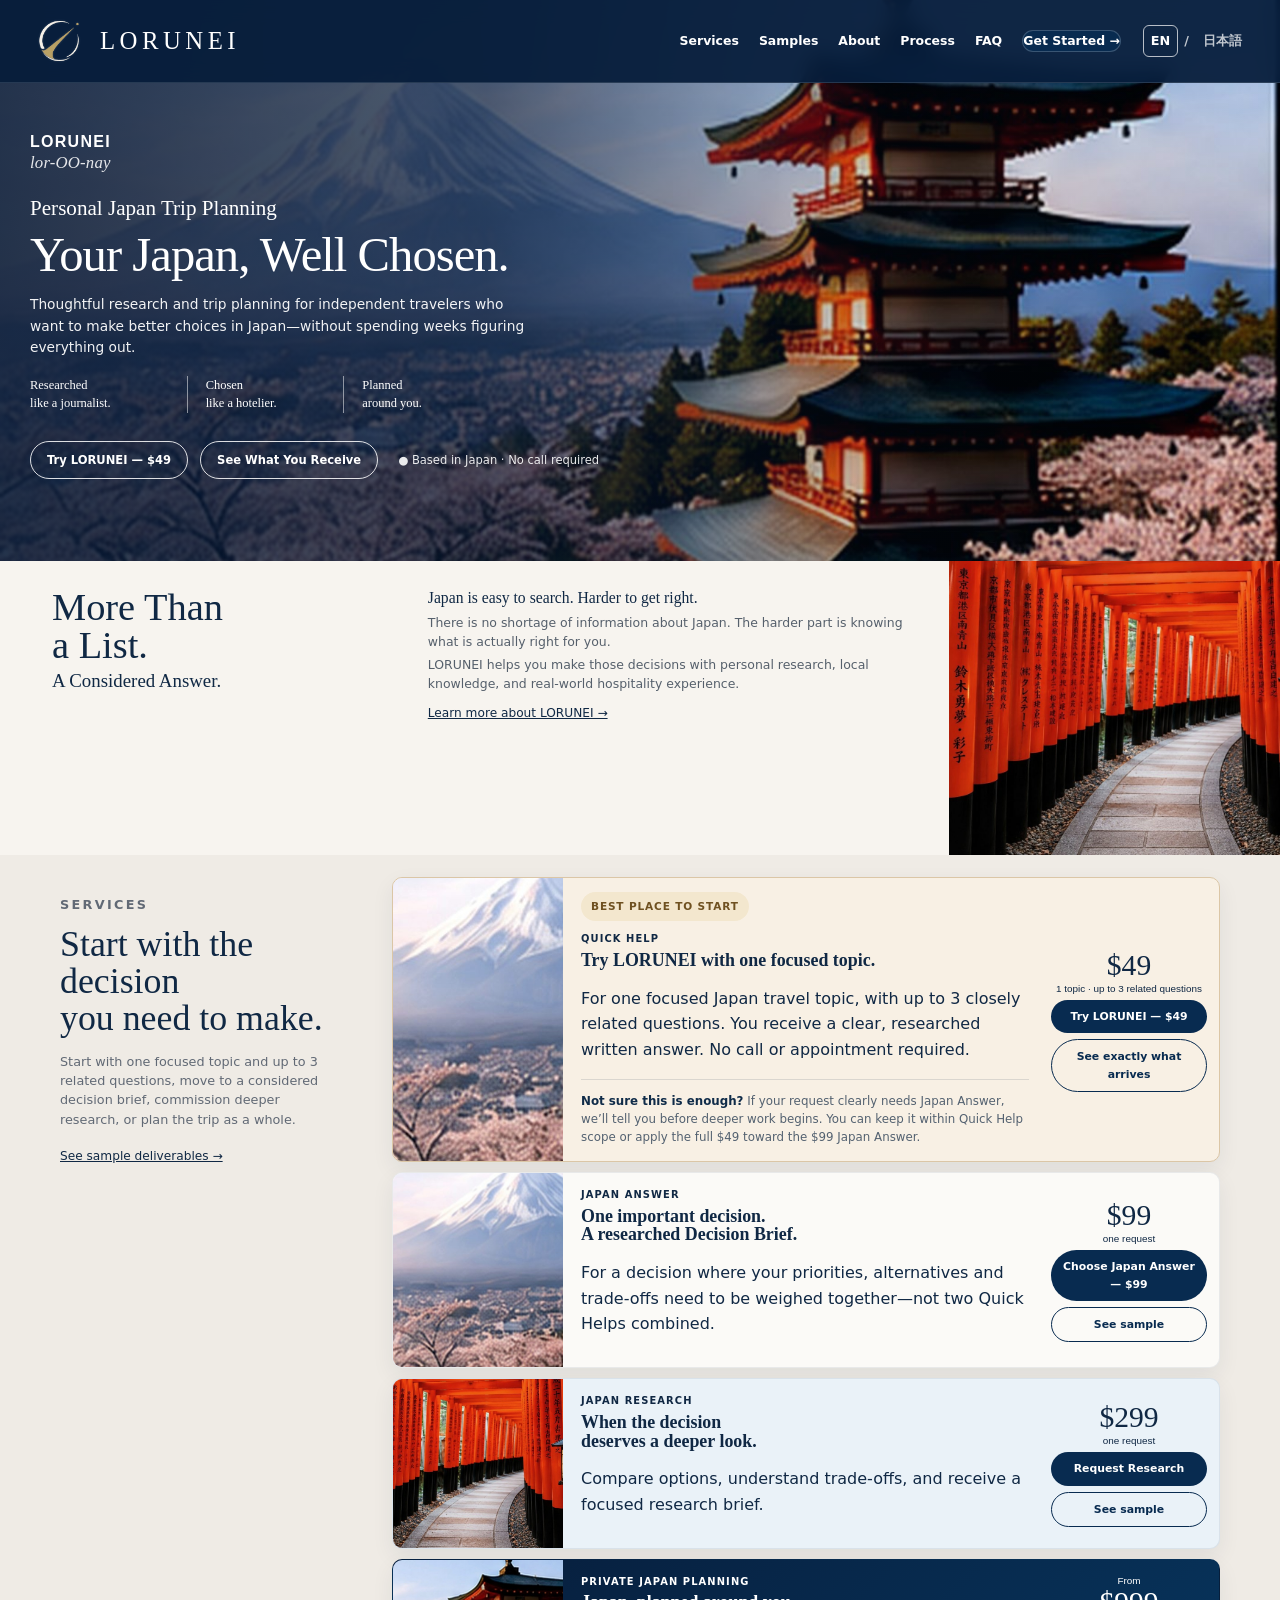
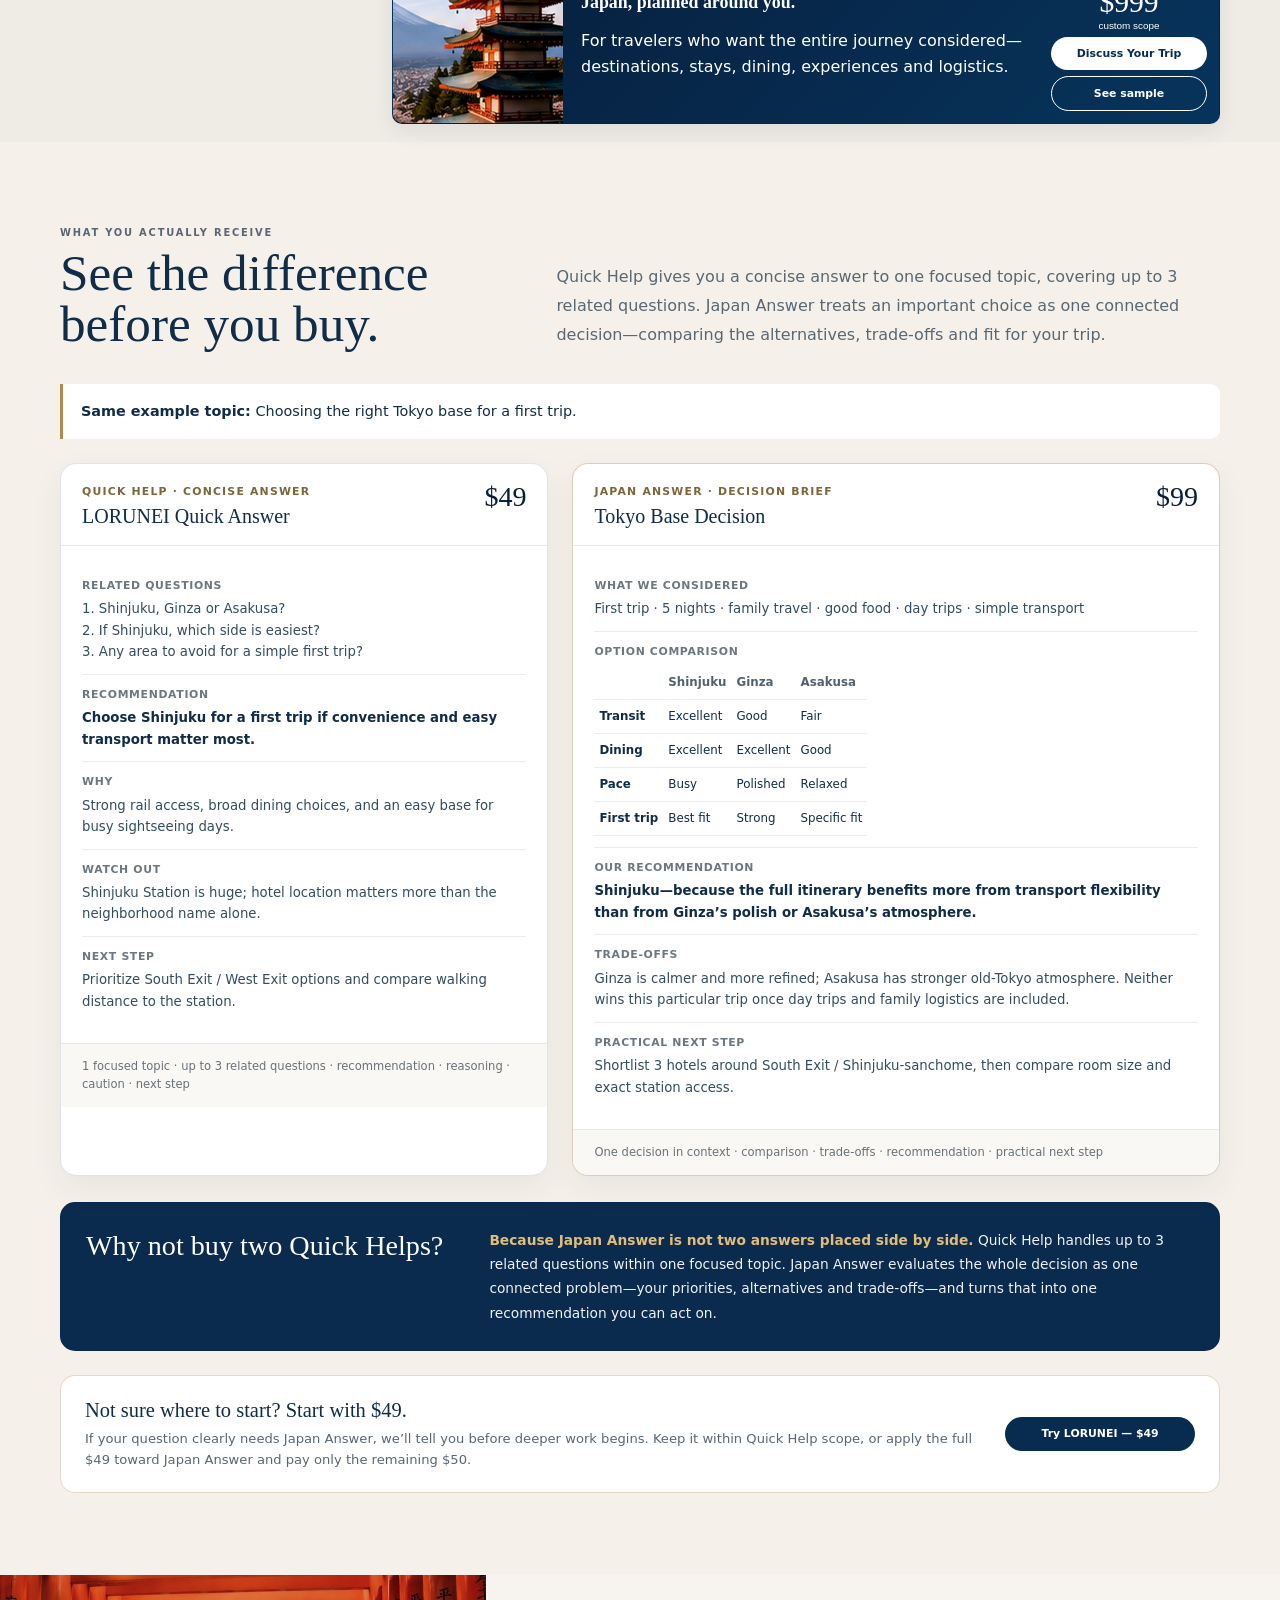
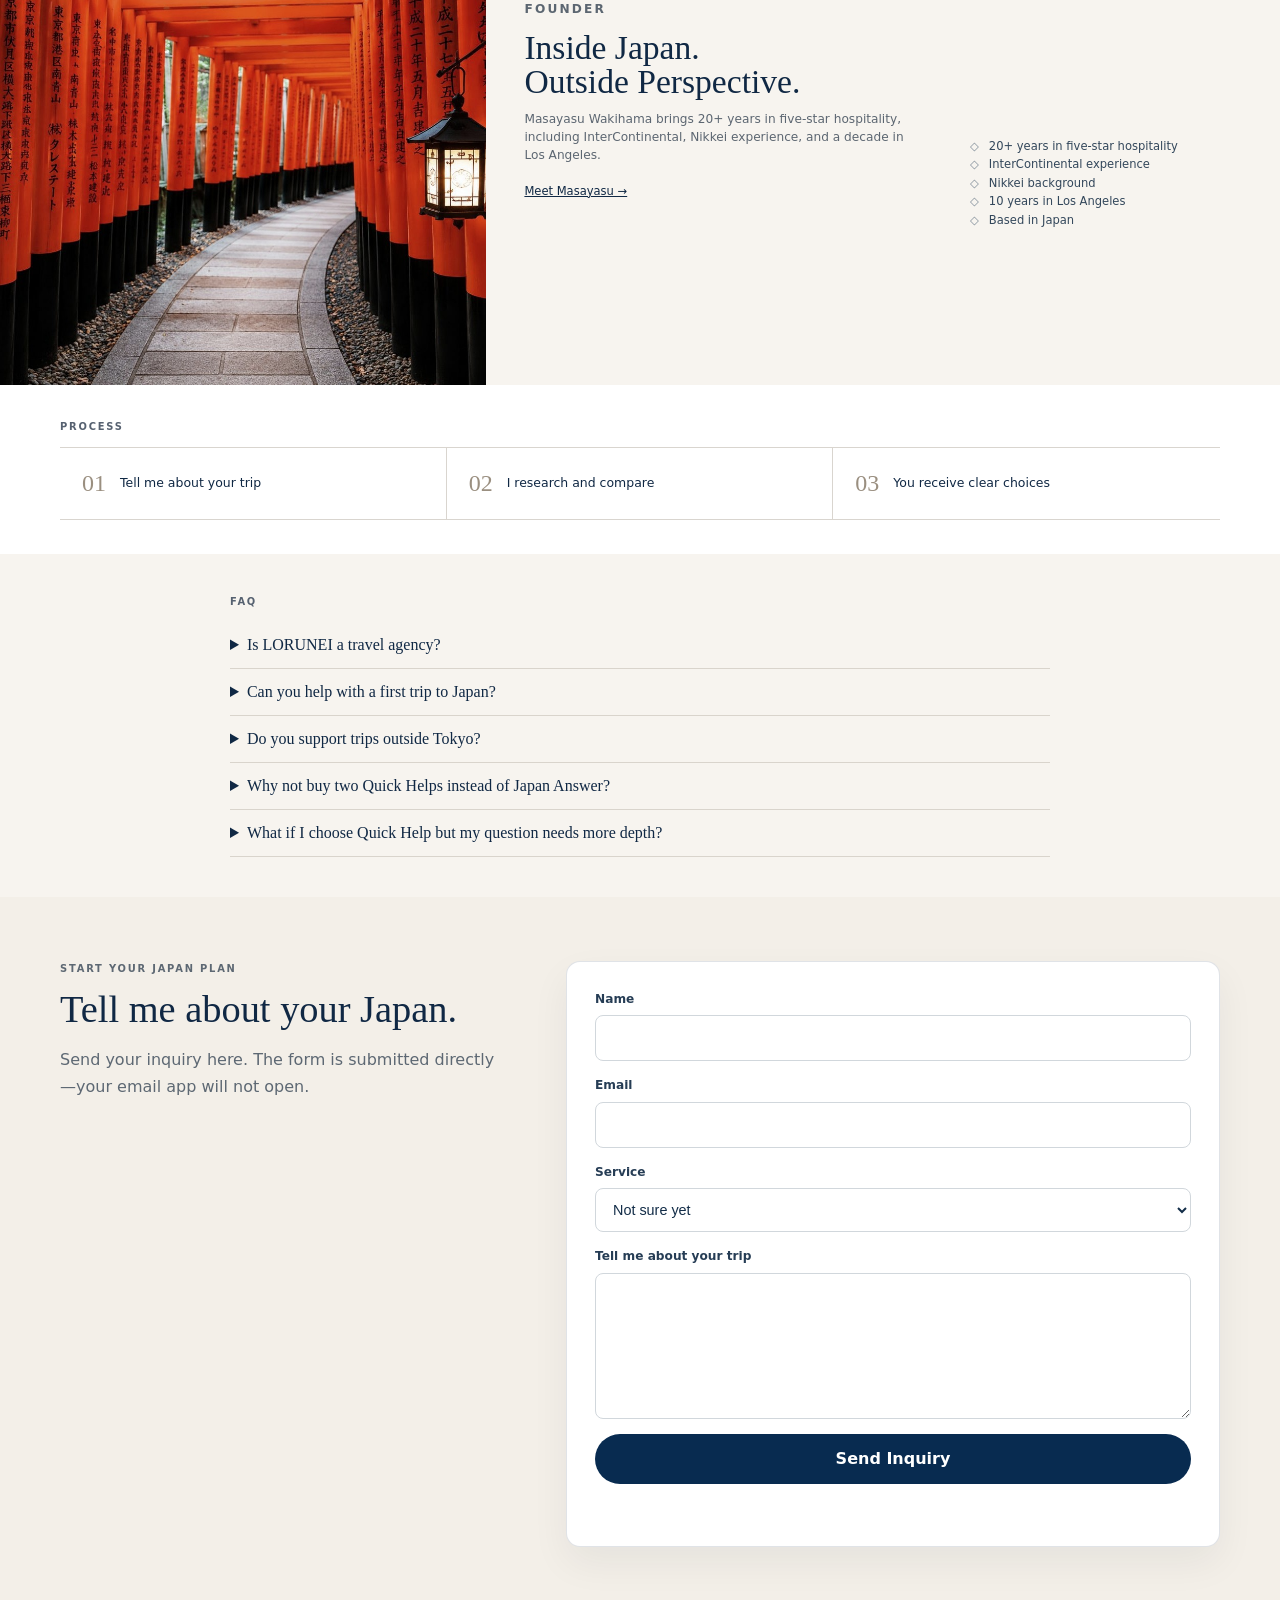
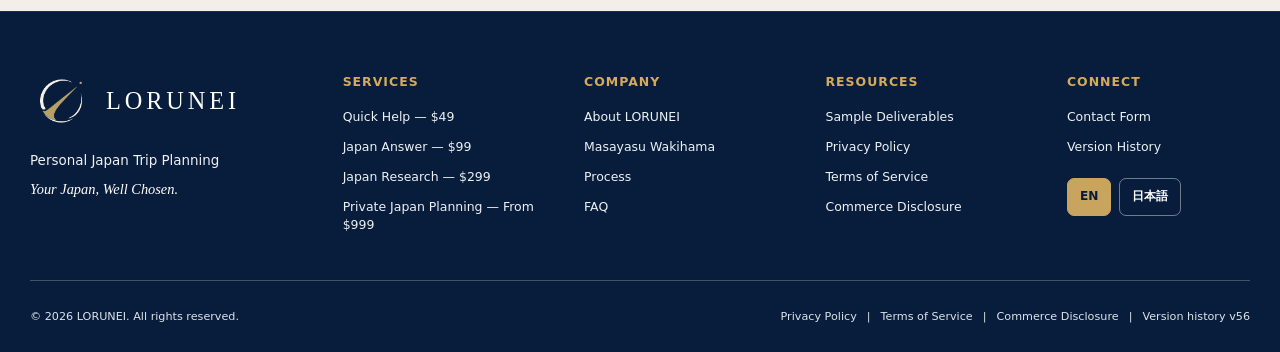
==== commit 115ce441: "Expand Quick Help to three related questions per topic Built directly from the deployed v55 source. " ====
--- a/index.html
+++ b/index.html
@@ -8,10 +8,10 @@
 <meta name="theme-color" content="#071d3b">
 <link rel="icon" href="assets/images/lorunei-logo-v41.png">
 <link rel="stylesheet" href="assets/css/style.css">
-<link rel="stylesheet" href="assets/css/v55.css">
-<script defer src="assets/js/v55.js"></script>
+<link rel="stylesheet" href="assets/css/v56.css">
+<script defer src="assets/js/v56.js"></script>
 </head>
-<body class="v55-home">
+<body class="v56-home">
 <header class="site-header v39-header" id="top">
   <div class="container nav-wrap">
     <a class="brand v39-brand" href="#top" aria-label="LORUNEI home">
@@ -83,12 +83,12 @@
     <div class="v39-services-lead reveal">
       <div class="lang-en">
         <p class="v39-eyebrow">SERVICES</p><h2>Start with the decision<br>you need to make.</h2>
-        <p>Start with one focused question, move to a considered decision brief, commission deeper research, or plan the trip as a whole.</p>
+        <p>Start with one focused topic and up to 3 related questions, move to a considered decision brief, commission deeper research, or plan the trip as a whole.</p>
         <a href="samples.html?lang=en">See sample deliverables →</a>
       </div>
       <div class="lang-ja">
         <p class="v39-eyebrow">サービス</p><h2>必要な判断から、<br>始めましょう。</h2>
-        <p>まず1つのピンポイントな疑問から試し、必要なら判断レポート、深い調査、旅全体の設計へ進めます。</p>
+        <p>まず1つのテーマについて関連する質問を3つまで相談し、必要なら判断レポート、深い調査、旅全体の設計へ進めます。</p>
         <a href="samples.html?lang=ja">納品サンプルを見る →</a>
       </div>
     </div>
@@ -97,11 +97,11 @@
       <article class="v39-service-card quick reveal">
         <img src="assets/images/service-answer.jpg" alt="Japan travel notes">
         <div class="v39-service-body">
-          <div class="lang-en"><span class="v55-start-badge">Best place to start</span><p class="v39-plan-kicker">QUICK HELP</p><h3>Try LORUNEI with one focused question.</h3><p>For one narrow Japan travel issue that needs a clear, researched answer. No call or appointment required.</p><p class="v55-upgrade-note"><strong>Not sure this is enough?</strong> If your request clearly needs Japan Answer, we’ll tell you before deeper work begins. You can keep it within Quick Help scope or apply the full $49 toward the $99 Japan Answer.</p></div>
-          <div class="lang-ja"><span class="v55-start-badge">最初におすすめ</span><p class="v39-plan-kicker">クイックヘルプ</p><h3>まず1つの疑問で、LORUNEIを試す。</h3><p>日本旅行のピンポイントな1テーマを個別に調べ、結論・理由・注意点・次の一歩を文章でお届けします。面談や予約は不要です。</p><p class="v55-upgrade-note"><strong>この範囲で足りるか迷っても大丈夫。</strong> ジャパン・アンサーの方が明らかに適している場合は、深い作業を始める前にお知らせします。クイックヘルプの範囲に収めるか、49ドル全額を99ドルのジャパン・アンサーへ充当できます。</p></div>
+          <div class="lang-en"><span class="v55-start-badge">Best place to start</span><p class="v39-plan-kicker">QUICK HELP</p><h3>Try LORUNEI with one focused topic.</h3><p>For one focused Japan travel topic, with up to 3 closely related questions. You receive a clear, researched written answer. No call or appointment required.</p><p class="v55-upgrade-note"><strong>Not sure this is enough?</strong> If your request clearly needs Japan Answer, we’ll tell you before deeper work begins. You can keep it within Quick Help scope or apply the full $49 toward the $99 Japan Answer.</p></div>
+          <div class="lang-ja"><span class="v55-start-badge">最初におすすめ</span><p class="v39-plan-kicker">クイックヘルプ</p><h3>1つのテーマで、LORUNEIを試す。</h3><p>日本旅行の1つのテーマについて、関連する質問を3つまでまとめて相談できます。結論・理由・注意点・次の一歩を文章でお届けします。面談や予約は不要です。</p><p class="v55-upgrade-note"><strong>この範囲で足りるか迷っても大丈夫。</strong> ジャパン・アンサーの方が明らかに適している場合は、深い作業を始める前にお知らせします。クイックヘルプの範囲に収めるか、49ドル全額を99ドルのジャパン・アンサーへ充当できます。</p></div>
         </div>
         <div class="v39-service-action">
-          <div class="v39-price">$49<small class="lang-en">one focused issue</small><small class="lang-ja">1テーマ</small></div>
+          <div class="v39-price">$49<small class="lang-en">1 topic · up to 3 related questions</small><small class="lang-ja">1テーマ · 関連質問3つまで</small></div>
           <a class="v39-btn lang-en" href="#inquiry" data-plan="quick">Try LORUNEI — $49</a>
           <a class="v39-btn lang-ja" href="#inquiry" data-plan="quick">LORUNEIを試す — $49</a>
           <a class="v39-btn alt lang-en" href="#deliverables">See exactly what arrives</a>
@@ -162,23 +162,24 @@
     <div class="v55-deliverables-head reveal">
       <div class="lang-en"><p class="v39-eyebrow">WHAT YOU ACTUALLY RECEIVE</p><h2>See the difference before you buy.</h2></div>
       <div class="lang-ja"><p class="v39-eyebrow">実際に届く内容</p><h2>同じテーマでも、<br>ここまで違います。</h2></div>
-      <div class="lang-en"><p>Quick Help gives you a useful answer to one narrow issue. Japan Answer treats an important choice as one connected decision—comparing the alternatives, trade-offs and fit for your trip.</p></div>
-      <div class="lang-ja"><p>クイックヘルプは1つの狭い疑問に、すぐ使える答えを返します。ジャパン・アンサーは、重要な選択を一つの判断として扱い、候補・条件・トレードオフを比較して結論まで整理します。</p></div>
+      <div class="lang-en"><p>Quick Help gives you a concise answer to one focused topic, covering up to 3 related questions. Japan Answer treats an important choice as one connected decision—comparing the alternatives, trade-offs and fit for your trip.</p></div>
+      <div class="lang-ja"><p>クイックヘルプは1つのテーマについて、関連する質問を3つまでまとめて、すぐ使える答えを返します。ジャパン・アンサーは、重要な選択を一つの判断として扱い、候補・条件・トレードオフを比較して結論まで整理します。</p></div>
     </div>
     <div class="v55-example-question reveal">
-      <div class="lang-en"><strong>Same example question:</strong> “Where should I stay in Tokyo—Shinjuku, Ginza or Asakusa?”</div>
-      <div class="lang-ja"><strong>同じ質問で比較：</strong>「東京に泊まるなら、新宿・銀座・浅草のどこがいい？」</div>
+      <div class="lang-en"><strong>Same example topic:</strong> Choosing the right Tokyo base for a first trip.</div>
+      <div class="lang-ja"><strong>同じテーマで比較：</strong> 初めての東京旅行で、滞在エリアをどう選ぶか。</div>
     </div>
     <div class="v55-output-grid">
       <article class="v55-output-card reveal">
         <div class="v55-output-top"><div><p class="v55-output-type lang-en">Quick Help · concise answer</p><p class="v55-output-type lang-ja">クイックヘルプ · コンパクトな回答</p><h3 class="v55-output-title lang-en">LORUNEI Quick Answer</h3><h3 class="v55-output-title lang-ja">LORUNEI クイック回答</h3></div><div class="v55-output-price">$49</div></div>
         <div class="v55-doc">
+          <div class="v55-doc-row"><span class="v55-doc-label lang-en">Related questions</span><span class="v55-doc-label lang-ja">関連する質問</span><p class="lang-en">1. Shinjuku, Ginza or Asakusa?<br>2. If Shinjuku, which side is easiest?<br>3. Any area to avoid for a simple first trip?</p><p class="lang-ja">1. 新宿・銀座・浅草ならどこ？<br>2. 新宿ならどのエリア側が使いやすい？<br>3. 初めての旅行で避けた方がよい場所は？</p></div>
           <div class="v55-doc-row"><span class="v55-doc-label lang-en">Recommendation</span><span class="v55-doc-label lang-ja">結論</span><p class="v55-recommendation lang-en">Choose Shinjuku for a first trip if convenience and easy transport matter most.</p><p class="v55-recommendation lang-ja">初めての東京で、移動の便利さを最優先するなら新宿がおすすめです。</p></div>
           <div class="v55-doc-row"><span class="v55-doc-label lang-en">Why</span><span class="v55-doc-label lang-ja">理由</span><p class="lang-en">Strong rail access, broad dining choices, and an easy base for busy sightseeing days.</p><p class="lang-ja">鉄道アクセスが強く、食事の選択肢も多く、観光中心の日程で拠点にしやすいため。</p></div>
           <div class="v55-doc-row"><span class="v55-doc-label lang-en">Watch out</span><span class="v55-doc-label lang-ja">注意点</span><p class="lang-en">Shinjuku Station is huge; hotel location matters more than the neighborhood name alone.</p><p class="lang-ja">新宿駅は大きいため、「新宿」という名前だけでなくホテルの位置まで確認する必要があります。</p></div>
           <div class="v55-doc-row"><span class="v55-doc-label lang-en">Next step</span><span class="v55-doc-label lang-ja">次の一歩</span><p class="lang-en">Prioritize South Exit / West Exit options and compare walking distance to the station.</p><p class="lang-ja">南口・西口周辺を優先し、駅までの実際の徒歩距離でホテルを比較。</p></div>
         </div>
-        <div class="v55-output-foot"><span class="lang-en">One focused issue · clear recommendation · reasoning · caution · next step</span><span class="lang-ja">1つのピンポイントなテーマ · 結論 · 理由 · 注意点 · 次の一歩</span></div>
+        <div class="v55-output-foot"><span class="lang-en">1 focused topic · up to 3 related questions · recommendation · reasoning · caution · next step</span><span class="lang-ja">1テーマ · 関連質問3つまで · 結論 · 理由 · 注意点 · 次の一歩</span></div>
       </article>
       <article class="v55-output-card answer reveal">
         <div class="v55-output-top"><div><p class="v55-output-type lang-en">Japan Answer · decision brief</p><p class="v55-output-type lang-ja">ジャパン・アンサー · 判断レポート</p><h3 class="v55-output-title lang-en">Tokyo Base Decision</h3><h3 class="v55-output-title lang-ja">東京の滞在エリア 判断レポート</h3></div><div class="v55-output-price">$99</div></div>
@@ -197,8 +198,8 @@
     </div>
     <div class="v55-why99 reveal">
       <div class="lang-en"><h3>Why not buy two Quick Helps?</h3></div><div class="lang-ja"><h3>「49ドルを2回」の方が得では？</h3></div>
-      <div class="lang-en"><p><strong>Because Japan Answer is not two answers placed side by side.</strong> Quick Help answers one narrow issue. Japan Answer evaluates the whole decision as one connected problem—your priorities, alternatives and trade-offs—and turns that into one recommendation you can act on.</p></div>
-      <div class="lang-ja"><p><strong>ジャパン・アンサーは、クイックヘルプを2件並べたものではありません。</strong> クイックヘルプは1つの狭い疑問への回答。ジャパン・アンサーは、条件・候補・メリットとデメリットを一つの判断として組み合わせ、実際に選べる結論まで作ります。</p></div>
+      <div class="lang-en"><p><strong>Because Japan Answer is not two answers placed side by side.</strong> Quick Help handles up to 3 related questions within one focused topic. Japan Answer evaluates the whole decision as one connected problem—your priorities, alternatives and trade-offs—and turns that into one recommendation you can act on.</p></div>
+      <div class="lang-ja"><p><strong>ジャパン・アンサーは、クイックヘルプを2件並べたものではありません。</strong> クイックヘルプは1つのテーマについて関連質問を3つまでまとめて回答します。ジャパン・アンサーは、条件・候補・メリットとデメリットを一つの判断として組み合わせ、実際に選べる結論まで作ります。</p></div>
     </div>
     <div class="v55-start-strip reveal">
       <div class="lang-en"><h3>Not sure where to start? Start with $49.</h3><p>If your question clearly needs Japan Answer, we’ll tell you before deeper work begins. Keep it within Quick Help scope, or apply the full $49 toward Japan Answer and pay only the remaining $50.</p></div>
@@ -243,13 +244,13 @@
       <p class="v39-eyebrow">FAQ</p>
       <details><summary>Is LORUNEI a travel agency?</summary><p>No. LORUNEI provides travel research, consultation, information and advisory support. You make and pay for third-party bookings directly.</p></details>
       <details><summary>Can you help with a first trip to Japan?</summary><p>Yes. First-time travelers are a strong fit, especially when neighborhood choices, transport, pacing and reservations feel overwhelming.</p></details>
-      <details><summary>Do you support trips outside Tokyo?</summary><p>Yes. Research and planning can cover destinations throughout Japan depending on scope.</p></details><details><summary>Why not buy two Quick Helps instead of Japan Answer?</summary><p>Quick Help is designed for one narrow issue. Japan Answer treats a larger decision as one connected problem, comparing your priorities, alternatives and trade-offs before giving one recommendation. It is a different deliverable, not simply two Quick Help answers.</p></details><details><summary>What if I choose Quick Help but my question needs more depth?</summary><p>Before deeper individualized work begins, we will tell you if Japan Answer is clearly the better fit. You can keep the request within Quick Help scope or apply the full $49 toward the $99 Japan Answer. No upgrade charge is made without your approval.</p></details>
+      <details><summary>Do you support trips outside Tokyo?</summary><p>Yes. Research and planning can cover destinations throughout Japan depending on scope.</p></details><details><summary>Why not buy two Quick Helps instead of Japan Answer?</summary><p>Quick Help covers one focused topic and up to 3 related questions within that topic. Japan Answer treats a larger decision as one connected problem, comparing your priorities, alternatives and trade-offs before giving one recommendation. It is a different deliverable, not simply two Quick Help answers.</p></details><details><summary>What if I choose Quick Help but my question needs more depth?</summary><p>Before deeper individualized work begins, we will tell you if Japan Answer is clearly the better fit. You can keep the request within Quick Help scope or apply the full $49 toward the $99 Japan Answer. No upgrade charge is made without your approval.</p></details>
     </div>
     <div class="lang-ja">
       <p class="v39-eyebrow">よくある質問</p>
       <details><summary>LORUNEIは旅行会社ですか？</summary><p>いいえ。LORUNEIは旅行リサーチ、相談、情報提供、アドバイスを行うサービスです。ホテル、交通、レストラン等の予約・契約・支払いはお客様ご自身で行っていただきます。</p></details>
       <details><summary>初めての日本旅行でも相談できますか？</summary><p>はい。エリア選び、移動、日程配分、予約の優先順位などが分かりにくい初訪日の方には特に向いています。</p></details>
-      <details><summary>東京以外も対応できますか？</summary><p>はい。ご依頼内容に応じて、日本各地の調査・プランニングに対応します。</p></details><details><summary>クイックヘルプを2回買う方がジャパン・アンサーより得では？</summary><p>クイックヘルプは1つの狭い疑問への回答です。ジャパン・アンサーは、より大きな判断を一つの問題として扱い、条件・候補・メリットとデメリットを比較して1つの結論までまとめます。単にクイックヘルプを2件並べた納品物ではありません。</p></details><details><summary>クイックヘルプを選んだあと、もっと深い調査が必要だと分かったら？</summary><p>深い個別作業を始める前に、ジャパン・アンサーの方が明らかに適している場合はお知らせします。クイックヘルプの範囲に収めるか、49ドル全額を99ドルのジャパン・アンサーへ充当できます。お客様の承諾なく追加料金を請求することはありません。</p></details>
+      <details><summary>東京以外も対応できますか？</summary><p>はい。ご依頼内容に応じて、日本各地の調査・プランニングに対応します。</p></details><details><summary>クイックヘルプを2回買う方がジャパン・アンサーより得では？</summary><p>クイックヘルプは1つのテーマについて関連する質問を3つまで扱います。ジャパン・アンサーは、より大きな判断を一つの問題として扱い、条件・候補・メリットとデメリットを比較して1つの結論までまとめます。単にクイックヘルプを2件並べた納品物ではありません。</p></details><details><summary>クイックヘルプを選んだあと、もっと深い調査が必要だと分かったら？</summary><p>深い個別作業を始める前に、ジャパン・アンサーの方が明らかに適している場合はお知らせします。クイックヘルプの範囲に収めるか、49ドル全額を99ドルのジャパン・アンサーへ充当できます。お客様の承諾なく追加料金を請求することはありません。</p></details>
     </div>
   </div>
 </section>
@@ -414,7 +415,7 @@
       <span>|</span>
       <a href="legal.html?lang=en">Commerce Disclosure</a>
       <span>|</span>
-      <a href="changelog.html?lang=en">Version history <b>v55</b></a>
+      <a href="changelog.html?lang=en">Version history <b>v56</b></a>
     </div>
     <div class="lang-ja footer-legal-v51">
       <a href="privacy.html?lang=ja">プライバシーポリシー</a>
@@ -423,7 +424,7 @@
       <span>|</span>
       <a href="legal.html?lang=ja">特定商取引法に基づく表記</a>
       <span>|</span>
-      <a href="changelog.html?lang=ja">変更履歴 <b>v55</b></a>
+      <a href="changelog.html?lang=ja">変更履歴 <b>v56</b></a>
     </div>
   </div>
 </footer>
--- a/assets/css/v56.css
+++ b/assets/css/v56.css
@@ -0,0 +1,644 @@
+/* ==========================================================
+   LORUNEI v56 — conversion + deliverable clarity layer
+   Built directly from v51 complete package.
+   Consolidates: hero pronunciation (v45), header/mobile fit (v48),
+   and the isolated five-column footer (v51) under one v52 scope.
+   ========================================================== */
+/* v45 — restore brand pronunciation guide without enlarging the logo */
+.v56-home .hero-name-guide{
+  display:inline-block;
+  margin:0 0 18px;
+  color:#fff;
+}
+.v56-home .hero-brand-name{
+  margin:0 0 2px!important;
+  font-family:Inter,-apple-system,BlinkMacSystemFont,"Segoe UI",sans-serif!important;
+  font-size:1rem!important;
+  line-height:1.2!important;
+  font-weight:750!important;
+  letter-spacing:.08em!important;
+  color:#fff!important;
+}
+.v56-home .hero-pronunciation{
+  margin:0!important;
+  font-family:Georgia,"Times New Roman",serif!important;
+  font-size:1.05rem!important;
+  line-height:1.25!important;
+  font-style:italic!important;
+  letter-spacing:.01em!important;
+  color:rgba(255,255,255,.88)!important;
+}
+html:lang(ja) .v56-home .hero-pronunciation{
+  font-family:-apple-system,BlinkMacSystemFont,"Hiragino Sans","Yu Gothic",Meiryo,sans-serif!important;
+  font-style:normal!important;
+  font-size:.92rem!important;
+  letter-spacing:.04em!important;
+}
+.v56-home .category-line{margin-top:0!important}
+@media(max-width:680px){
+  .v56-home .hero-name-guide{margin-bottom:14px}
+  .v56-home .hero-brand-name{font-size:.92rem!important}
+  .v56-home .hero-pronunciation{font-size:.96rem!important}
+  html:lang(ja) .v56-home .hero-pronunciation{font-size:.88rem!important}
+}
+
+/* ==========================================================
+   LORUNEI v48
+   Complete header reset + Japanese desktop/mobile fit
+   ========================================================== */
+.v56-home{overflow-x:hidden!important}
+.v56-home *{box-sizing:border-box;min-width:0}
+
+/* HEADER: same navy, higher-contrast mark */
+.v56-home .site-header{
+  position:absolute!important;top:0!important;left:0!important;right:0!important;z-index:100!important;
+  background:rgba(7,29,59,.94)!important;
+  border-bottom:1px solid rgba(255,255,255,.12)!important;
+  color:#fff!important;
+  backdrop-filter:blur(10px)!important;
+}
+.v56-home .nav-wrap{
+  width:min(1220px,calc(100% - 48px))!important;
+  height:82px!important;margin:0 auto!important;
+  display:grid!important;grid-template-columns:310px minmax(0,1fr)!important;
+  align-items:center!important;gap:30px!important;
+}
+.v56-home .v39-brand{
+  display:flex!important;align-items:center!important;gap:12px!important;
+  width:300px!important;min-width:300px!important;text-decoration:none!important;
+}
+.v56-home .header-symbol{
+  display:block!important;width:58px!important;height:58px!important;flex:0 0 58px!important;
+  object-fit:contain!important;background:transparent!important;border:0!important;box-shadow:none!important;
+  opacity:1!important;filter:drop-shadow(0 0 1px rgba(255,255,255,.18))!important;
+}
+.v56-home .header-brand-name{
+  display:block!important;color:#fff!important;white-space:nowrap!important;
+  font-family:Georgia,"Times New Roman",serif!important;
+  font-size:1.55rem!important;line-height:1!important;font-weight:500!important;letter-spacing:.18em!important;
+}
+.v56-home .menu-toggle{display:none!important}
+.v56-home .main-nav{
+  position:static!important;display:flex!important;align-items:center!important;justify-content:flex-end!important;
+  gap:20px!important;padding:0!important;margin:0!important;
+  background:transparent!important;border:0!important;color:#fff!important;
+  white-space:nowrap!important;overflow:visible!important;
+}
+.v56-home .main-nav .nav-localized{display:none!important;align-items:center!important;gap:20px!important}
+html:lang(en) .v56-home .main-nav .nav-localized.lang-en{display:flex!important}
+html:lang(ja) .v56-home .main-nav .nav-localized.lang-ja{display:flex!important}
+.v56-home .main-nav .nav-localized a{
+  display:inline-flex!important;align-items:center!important;
+  margin:0!important;padding:0!important;
+  color:#fff!important;text-decoration:none!important;font-size:.78rem!important;font-weight:700!important;
+}
+.v56-home .main-nav .button-sm{
+  padding:10px 18px!important;border-radius:999px!important;
+  background:#082b50!important;border:1px solid rgba(255,255,255,.2)!important;color:#fff!important;
+}
+.v56-home .lang-switch{
+  display:flex!important;align-items:center!important;gap:6px!important;
+  margin-left:2px!important;color:rgba(255,255,255,.74)!important;flex:0 0 auto!important;
+}
+.v56-home .lang-switch .lang-btn{
+  border:1px solid transparent!important;background:transparent!important;color:rgba(255,255,255,.74)!important;
+  border-radius:6px!important;padding:5px 7px!important;cursor:pointer!important;
+}
+.v56-home .lang-switch .lang-btn.active{color:#fff!important;border-color:rgba(255,255,255,.7)!important}
+
+/* Japanese desktop: fit cleanly, no overflow */
+html:lang(ja) .v56-home .nav-wrap{grid-template-columns:290px minmax(0,1fr)!important;gap:22px!important}
+html:lang(ja) .v56-home .v39-brand{width:280px!important;min-width:280px!important}
+html:lang(ja) .v56-home .main-nav{gap:14px!important}
+html:lang(ja) .v56-home .main-nav .nav-localized{gap:14px!important}
+html:lang(ja) .v56-home .main-nav .nav-localized a{font-size:.73rem!important;letter-spacing:0!important}
+
+/* HERO */
+.v56-home .v39-hero .hero-stage{
+  width:min(1220px,calc(100% - 48px))!important;
+  padding-top:132px!important;padding-bottom:54px!important;margin:0 auto!important;
+}
+.v56-home .hero-copy{width:min(700px,100%)!important;max-width:100%!important}
+html:lang(ja) .v56-home .hero-copy{width:min(680px,100%)!important}
+html:lang(ja) .v56-home .category-line{
+  max-width:100%!important;white-space:normal!important;overflow-wrap:anywhere!important;
+  font-size:1rem!important;line-height:1.5!important;
+}
+html:lang(ja) .v56-home .ja-hero-title{
+  max-width:100%!important;margin-right:0!important;
+  white-space:normal!important;word-break:keep-all!important;overflow-wrap:normal!important;
+  line-break:strict!important;
+  font-size:clamp(2.75rem,4.6vw,4.8rem)!important;line-height:1.14!important;letter-spacing:0!important;
+}
+html:lang(ja) .v56-home .hero-lede{
+  width:min(620px,100%)!important;max-width:100%!important;
+  font-size:.96rem!important;line-height:1.85!important;white-space:normal!important;
+}
+html:lang(ja) .v56-home .brand-manifesto span{
+  white-space:normal!important;overflow-wrap:anywhere!important;
+}
+
+/* Generic Japanese containment across cards/footer */
+html:lang(ja) .v56-home h1,
+html:lang(ja) .v56-home h2,
+html:lang(ja) .v56-home h3,
+html:lang(ja) .v56-home p,
+html:lang(ja) .v56-home a,
+html:lang(ja) .v56-home span,
+html:lang(ja) .v56-home div,
+html:lang(ja) .v56-home summary,
+html:lang(ja) .v56-home label,
+html:lang(ja) .v56-home button{
+  max-width:100%;white-space:normal;overflow-wrap:anywhere;
+}
+html:lang(ja) .v56-home .v39-service-card,
+html:lang(ja) .v56-home .v39-service-body,
+html:lang(ja) .v56-home .v39-service-action,
+html:lang(ja) .v56-home .v39-footer-top,
+html:lang(ja) .v56-home .v39-footer-bottom{min-width:0!important}
+
+/* Footer logo: same bright symbol on navy */
+.v56-home .footer-brand-lockup img{
+  width:60px!important;height:60px!important;flex:0 0 60px!important;
+  object-fit:contain!important;opacity:1!important;filter:none!important;
+}
+
+/* MID DESKTOP: avoid the cramped nav seen in screenshots */
+@media(max-width:1180px) and (min-width:901px){
+  .v56-home .nav-wrap{
+    width:calc(100% - 34px)!important;
+    grid-template-columns:245px minmax(0,1fr)!important;gap:16px!important;
+  }
+  .v56-home .v39-brand{width:235px!important;min-width:235px!important;gap:9px!important}
+  .v56-home .header-symbol{width:46px!important;height:46px!important;flex-basis:46px!important}
+  .v56-home .header-brand-name{font-size:1.22rem!important;letter-spacing:.13em!important}
+  .v56-home .main-nav,.v56-home .main-nav .nav-localized{gap:12px!important}
+  .v56-home .main-nav .nav-localized a{font-size:.72rem!important}
+  html:lang(ja) .v56-home .nav-wrap{grid-template-columns:225px minmax(0,1fr)!important}
+  html:lang(ja) .v56-home .v39-brand{width:215px!important;min-width:215px!important}
+  html:lang(ja) .v56-home .main-nav,html:lang(ja) .v56-home .main-nav .nav-localized{gap:9px!important}
+  html:lang(ja) .v56-home .main-nav .nav-localized a{font-size:.68rem!important}
+}
+
+/* MOBILE / TABLET */
+@media(max-width:900px){
+  .v56-home .nav-wrap{
+    width:calc(100% - 24px)!important;height:70px!important;
+    display:flex!important;align-items:center!important;justify-content:space-between!important;gap:10px!important;
+  }
+  .v56-home .v39-brand{width:auto!important;min-width:0!important;gap:8px!important}
+  .v56-home .header-symbol{width:44px!important;height:44px!important;flex-basis:44px!important}
+  .v56-home .header-brand-name{font-size:1.15rem!important;letter-spacing:.11em!important}
+  .v56-home .menu-toggle{
+    display:flex!important;width:44px!important;height:44px!important;flex:0 0 44px!important;
+    flex-direction:column!important;align-items:center!important;justify-content:center!important;gap:5px!important;
+    padding:8px!important;border:1px solid rgba(255,255,255,.28)!important;border-radius:10px!important;
+    background:transparent!important;
+  }
+  .v56-home .menu-toggle span{display:block!important;width:22px!important;height:2px!important;background:#fff!important;margin:0!important;border-radius:2px!important}
+  .v56-home .main-nav{
+    position:absolute!important;top:70px!important;left:0!important;right:0!important;
+    display:none!important;flex-direction:column!important;align-items:stretch!important;gap:14px!important;
+    padding:20px 18px 24px!important;background:#071d3b!important;border-top:1px solid rgba(255,255,255,.12)!important;
+    white-space:normal!important;max-height:calc(100vh - 70px)!important;overflow-y:auto!important;
+  }
+  .v56-home .main-nav.open{display:flex!important}
+  .v56-home .main-nav .nav-localized{width:100%!important;flex-direction:column!important;align-items:stretch!important;gap:4px!important}
+  html:lang(en) .v56-home .main-nav .nav-localized.lang-en,
+  html:lang(ja) .v56-home .main-nav .nav-localized.lang-ja{display:flex!important}
+  .v56-home .main-nav .nav-localized a{
+    display:block!important;width:100%!important;padding:10px 8px!important;text-align:left!important;
+    font-size:.9rem!important;white-space:normal!important;
+  }
+  .v56-home .main-nav .button-sm{text-align:center!important;margin-top:4px!important}
+  .v56-home .lang-switch{justify-content:center!important;margin:4px 0 0!important;padding-top:10px!important;border-top:1px solid rgba(255,255,255,.12)!important}
+  .v56-home .v39-hero .hero-stage{
+    width:calc(100% - 24px)!important;padding-top:108px!important;padding-bottom:34px!important;
+  }
+  .v56-home .hero-copy{width:100%!important;max-width:100%!important}
+  html:lang(ja) .v56-home .category-line{font-size:.9rem!important;line-height:1.55!important}
+  html:lang(ja) .v56-home .ja-hero-title{
+    width:100%!important;max-width:100%!important;
+    font-size:clamp(1.95rem,9.4vw,2.65rem)!important;line-height:1.28!important;
+    word-break:keep-all!important;overflow-wrap:normal!important;
+  }
+  html:lang(ja) .v56-home .hero-lede{
+    width:100%!important;font-size:.84rem!important;line-height:1.8!important;
+  }
+  .v56-home .brand-manifesto{grid-template-columns:1fr!important;gap:7px!important;width:100%!important}
+  .v56-home .brand-manifesto span{border-left:0!important;padding:0!important}
+  .v56-home .hero-actions{display:grid!important;grid-template-columns:1fr!important;width:100%!important;gap:9px!important}
+  .v56-home .hero-actions a{width:100%!important;max-width:100%!important;white-space:normal!important}
+  .v56-home .based{display:block!important;max-width:100%!important;white-space:normal!important}
+  .v56-home .v39-service-card{width:100%!important;grid-template-columns:minmax(0,1fr)!important;overflow:hidden!important}
+  .v56-home .v39-service-card>img{width:100%!important;height:140px!important}
+  .v56-home .v39-service-body,.v56-home .v39-service-action{width:100%!important;padding-left:16px!important;padding-right:16px!important}
+  .v56-home .v39-btn{width:100%!important;max-width:100%!important;white-space:normal!important}
+  .v56-home .v40-form{width:100%!important;max-width:100%!important;overflow:hidden!important}
+  .v56-home .v40-form input,.v56-home .v40-form select,.v56-home .v40-form textarea{width:100%!important;max-width:100%!important;min-width:0!important;font-size:16px!important}
+}
+
+@media(max-width:390px){
+  .v56-home .nav-wrap{width:calc(100% - 18px)!important}
+  .v56-home .header-symbol{width:40px!important;height:40px!important;flex-basis:40px!important}
+  .v56-home .header-brand-name{font-size:1.02rem!important;letter-spacing:.09em!important}
+  .v56-home .v39-hero .hero-stage{width:calc(100% - 20px)!important}
+  html:lang(ja) .v56-home .ja-hero-title{font-size:1.82rem!important;line-height:1.32!important}
+  html:lang(ja) .v56-home .category-line{font-size:.83rem!important}
+}
+
+/* ==========================================================
+   LORUNEI v51 — final isolated footer
+   This footer does NOT reuse the legacy v39 footer grid.
+   ========================================================== */
+.v56-home .site-footer-v51{
+  background:#071d3b;
+  color:#f7f1e7;
+  padding:58px 0 0;
+  border-top:1px solid rgba(255,255,255,.08);
+}
+.v56-home .footer-grid-v51{
+  width:min(1220px,calc(100% - 48px));
+  margin:0 auto;
+  display:grid;
+  grid-template-columns:1.35fr 1fr 1fr 1fr .9fr;
+  gap:38px;
+  align-items:start;
+  padding-bottom:46px;
+}
+.v56-home .footer-grid-v51 > *{min-width:0}
+.v56-home .footer-brand-v51{min-width:0}
+.v56-home .footer-brand-lockup-v51{
+  display:flex;
+  align-items:center;
+  gap:14px;
+  margin-bottom:18px;
+  white-space:nowrap;
+}
+.v56-home .footer-symbol-v51{
+  display:block;
+  width:62px;
+  height:62px;
+  flex:0 0 62px;
+  object-fit:contain;
+}
+.v56-home .footer-name-v51{
+  color:#fff;
+  font:500 1.52rem/1 Georgia,"Times New Roman",serif;
+  letter-spacing:.16em;
+  white-space:nowrap;
+}
+.v56-home .footer-brand-copy-v51{
+  max-width:270px;
+  color:#eef2f5;
+}
+.v56-home .footer-brand-copy-v51 p{
+  margin:0 0 7px;
+  font-size:.84rem;
+  line-height:1.65;
+}
+.v56-home .footer-brand-copy-v51 em{
+  display:block;
+  margin:0;
+  color:#fff;
+  font:italic 400 .9rem/1.5 Georgia,"Times New Roman",serif;
+}
+html:lang(ja) .v56-home .footer-brand-copy-v51 em{
+  font-family:-apple-system,BlinkMacSystemFont,"Hiragino Sans","Yu Gothic",Meiryo,sans-serif;
+  font-style:normal;
+  font-size:.82rem;
+}
+.v56-home .footer-col-v51 h3{
+  margin:5px 0 18px;
+  color:#d5aa5c;
+  font-size:.78rem;
+  line-height:1.2;
+  letter-spacing:.08em;
+  text-transform:uppercase;
+}
+html:lang(ja) .v56-home .footer-col-v51 h3{
+  text-transform:none;
+  letter-spacing:.03em;
+  font-size:.84rem;
+}
+.v56-home .footer-links-v51{
+  display:grid;
+  gap:12px;
+}
+.v56-home .footer-links-v51 a{
+  color:#edf1f5;
+  text-decoration:none;
+  font-size:.78rem;
+  line-height:1.45;
+  overflow-wrap:anywhere;
+}
+.v56-home .footer-links-v51 a:hover{text-decoration:underline}
+.v56-home .footer-language-v51{
+  display:flex;
+  gap:8px;
+  margin-top:22px;
+}
+.v56-home .footer-language-v51 .lang-btn{
+  border:1px solid rgba(255,255,255,.42);
+  color:#fff;
+  background:transparent;
+  border-radius:7px;
+  padding:8px 12px;
+  font-size:.76rem;
+  cursor:pointer;
+}
+.v56-home .footer-language-v51 .lang-btn.active{
+  background:#c9a45f;
+  color:#071d3b;
+  border-color:#c9a45f;
+}
+.v56-home .footer-bottom-v51{
+  width:min(1220px,calc(100% - 48px));
+  margin:0 auto;
+  border-top:1px solid rgba(255,255,255,.24);
+  min-height:72px;
+  display:flex;
+  align-items:center;
+  justify-content:space-between;
+  gap:24px;
+  color:#dce3e9;
+  font-size:.7rem;
+}
+.v56-home .footer-legal-v51{
+  align-items:center;
+  gap:10px;
+  white-space:nowrap;
+}
+html:lang(en) .v56-home .footer-legal-v51.lang-en{display:flex!important}
+html:lang(ja) .v56-home .footer-legal-v51.lang-ja{display:flex!important}
+.v56-home .footer-legal-v51 a{color:#dce3e9;text-decoration:none}
+.v56-home .footer-legal-v51 a:hover{text-decoration:underline}
+
+/* desktop Japanese gets a little more room in labels */
+@media(min-width:901px){
+  html:lang(ja) .v56-home .footer-grid-v51{
+    grid-template-columns:1.3fr 1fr .95fr 1.15fr .9fr;
+    gap:32px;
+  }
+  html:lang(ja) .v56-home .footer-links-v51 a{
+    font-size:.76rem;
+    line-height:1.55;
+    word-break:normal;
+    overflow-wrap:anywhere;
+  }
+}
+
+/* Tablet/mobile: deliberately simple and collision-proof */
+@media(max-width:900px){
+  .v56-home .site-footer-v51{padding-top:40px}
+  .v56-home .footer-grid-v51{
+    width:calc(100% - 32px);
+    grid-template-columns:1fr 1fr;
+    gap:32px 24px;
+    padding-bottom:34px;
+  }
+  .v56-home .footer-brand-v51{
+    grid-column:1 / -1;
+  }
+  .v56-home .footer-brand-copy-v51{max-width:100%}
+  .v56-home .footer-bottom-v51{
+    width:calc(100% - 32px);
+    min-height:0;
+    padding:22px 0 28px;
+    flex-direction:column;
+    align-items:flex-start;
+  }
+  .v56-home .footer-legal-v51{
+    flex-wrap:wrap;
+    white-space:normal;
+  }
+}
+@media(max-width:560px){
+  .v56-home .footer-grid-v51{grid-template-columns:1fr}
+  .v56-home .footer-brand-v51{grid-column:auto}
+  .v56-home .footer-brand-lockup-v51{gap:10px}
+  .v56-home .footer-symbol-v51{width:54px;height:54px;flex-basis:54px}
+  .v56-home .footer-name-v51{font-size:1.28rem;letter-spacing:.13em}
+}
+
+/* v52 QA fix: language visibility rules in style.css use display:block!important.
+   Restore the intended vertical grid for the localized footer link groups. */
+html:lang(en) .v56-home .footer-links-v51.lang-en{display:grid!important}
+html:lang(ja) .v56-home .footer-links-v51.lang-ja{display:grid!important}
+
+
+/* ==========================================================
+   LORUNEI v54 — public form receipt + footer polish
+   ========================================================== */
+/* Keep Formspree's honeypot available to bots but invisible to guests. */
+.v56-home .hp-field{
+  position:absolute!important;
+  left:-9999px!important;
+  width:1px!important;
+  height:1px!important;
+  opacity:0!important;
+  pointer-events:none!important;
+}
+
+/* Version number only: keep inherited color/weight, double the size. */
+.v56-home .footer-legal-v51 a[href*="changelog"] b{
+  font-size:1em;
+  font-weight:inherit;
+}
+
+
+/* ==========================================================
+   LORUNEI v55 — submission receipt
+   ========================================================== */
+.v56-home .submission-receipt[hidden]{display:none!important}
+.v56-home .submission-receipt{
+  margin-top:22px;
+  padding:22px;
+  border:1px solid rgba(7,29,59,.16);
+  border-radius:14px;
+  background:#f8f6f1;
+  color:#102c49;
+}
+.v56-home .submission-receipt h3{
+  margin:4px 0 10px;
+  font:500 1.35rem/1.3 Georgia,"Times New Roman",serif;
+}
+.v56-home .receipt-kicker{
+  margin:0!important;
+  color:#8a6a2f;
+  font-size:.7rem!important;
+  font-weight:800;
+  letter-spacing:.14em;
+}
+.v56-home .receipt-intro,
+.v56-home .receipt-note{
+  margin:0 0 18px!important;
+  font-size:.82rem!important;
+  line-height:1.65!important;
+  color:#5f6b75;
+}
+.v56-home .receipt-details{
+  margin:0;
+  display:grid;
+  gap:0;
+  border-top:1px solid rgba(7,29,59,.12);
+}
+.v56-home .receipt-details>div{
+  display:grid;
+  grid-template-columns:120px minmax(0,1fr);
+  gap:14px;
+  padding:10px 0;
+  border-bottom:1px solid rgba(7,29,59,.1);
+}
+.v56-home .receipt-details dt{
+  font-size:.75rem;
+  font-weight:800;
+  color:#536170;
+}
+.v56-home .receipt-details dd{
+  margin:0;
+  font-size:.8rem;
+  line-height:1.55;
+  overflow-wrap:anywhere;
+}
+.v56-home .receipt-message-row dd{white-space:pre-wrap}
+.v56-home .receipt-actions{
+  display:flex;
+  flex-wrap:wrap;
+  gap:10px;
+  margin-top:18px;
+}
+.v56-home .receipt-button{
+  border:1px solid #0b345d;
+  border-radius:999px;
+  background:#fff;
+  color:#0b345d;
+  padding:9px 14px;
+  font:700 .76rem/1 -apple-system,BlinkMacSystemFont,"Segoe UI",sans-serif;
+  cursor:pointer;
+}
+.v56-home .receipt-button:hover{background:#eef3f7}
+.v56-home .receipt-action-status{
+  min-height:1.3em;
+  margin:10px 0 0!important;
+  font-size:.76rem!important;
+  color:#36566f;
+}
+.v56-home .receipt-note{margin-top:8px!important;margin-bottom:0!important}
+@media(max-width:560px){
+  .v56-home .receipt-details>div{grid-template-columns:1fr;gap:3px}
+  .v56-home .receipt-actions{display:grid;grid-template-columns:1fr}
+  .v56-home .receipt-button{width:100%}
+}
+@media print{
+  body *{visibility:hidden!important}
+  #submissionReceipt,#submissionReceipt *{visibility:visible!important}
+  #submissionReceipt{
+    display:block!important;
+    position:absolute!important;
+    left:0!important;top:0!important;
+    width:100%!important;
+    margin:0!important;
+    padding:18mm!important;
+    border:0!important;
+    background:#fff!important;
+  }
+  #submissionReceipt .receipt-actions,
+  #submissionReceipt .receipt-action-status,
+  #submissionReceipt .receipt-note{display:none!important}
+}
+
+/* ==========================================================
+   LORUNEI v55 — Try LORUNEI + concrete deliverables
+   ========================================================== */
+.v56-home .v55-start-badge{
+  display:inline-flex;align-items:center;width:max-content;max-width:100%;
+  margin:0 0 10px;padding:6px 10px;border-radius:999px;
+  background:#f3e7ce;color:#6f5121;font-size:.66rem;font-weight:850;
+  letter-spacing:.08em;text-transform:uppercase;
+}
+html:lang(ja) .v56-home .v55-start-badge{letter-spacing:.03em;text-transform:none}
+.v56-home .v55-upgrade-note{
+  margin:14px 0 0;padding-top:12px;border-top:1px solid rgba(7,29,59,.12);
+  color:#536170;font-size:.74rem;line-height:1.55;
+}
+.v56-home .v55-upgrade-note strong{color:#102c49}
+
+.v56-home .v55-deliverables{
+  background:#f5f1ea;color:#102c49;padding:82px 0;
+}
+.v56-home .v55-deliverables-head{
+  display:grid;grid-template-columns:minmax(0,.8fr) minmax(0,1.2fr);gap:54px;align-items:end;
+  margin-bottom:34px;
+}
+.v56-home .v55-deliverables-head h2{
+  margin:5px 0 0;font:400 clamp(2.3rem,4vw,4.2rem)/1 Georgia,"Times New Roman",serif;
+}
+.v56-home .v55-deliverables-head p{margin:0;color:#596773;line-height:1.8;max-width:690px}
+.v56-home .v55-example-question{
+  margin:0 0 24px;padding:16px 18px;border-left:3px solid #b18a4f;background:#fff;
+  border-radius:0 10px 10px 0;font-size:.9rem;line-height:1.65;
+}
+.v56-home .v55-output-grid{
+  display:grid;grid-template-columns:minmax(0,.86fr) minmax(0,1.14fr);gap:24px;align-items:stretch;
+}
+.v56-home .v55-output-card{
+  background:#fff;border:1px solid rgba(7,29,59,.12);border-radius:16px;overflow:hidden;
+  box-shadow:0 12px 32px rgba(7,29,59,.06);
+}
+.v56-home .v55-output-card.answer{border-color:rgba(177,138,79,.42)}
+.v56-home .v55-output-top{
+  display:flex;justify-content:space-between;align-items:flex-start;gap:14px;
+  padding:19px 21px 16px;border-bottom:1px solid rgba(7,29,59,.1);
+}
+.v56-home .v55-output-type{margin:0;font-size:.68rem;font-weight:850;letter-spacing:.11em;color:#7d653c;text-transform:uppercase}
+html:lang(ja) .v56-home .v55-output-type{text-transform:none;letter-spacing:.03em}
+.v56-home .v55-output-title{margin:3px 0 0;font:500 1.25rem/1.25 Georgia,"Times New Roman",serif}
+.v56-home .v55-output-price{font:500 1.75rem/1 Georgia,"Times New Roman",serif;white-space:nowrap;color:#071d3b;flex:0 0 auto}
+.v56-home .v55-doc{padding:20px 21px}
+.v56-home .v55-doc-row{padding:11px 0;border-bottom:1px solid rgba(7,29,59,.08)}
+.v56-home .v55-doc-row:last-child{border-bottom:0}
+.v56-home .v55-doc-label{display:block;margin-bottom:4px;font-size:.68rem;font-weight:850;letter-spacing:.06em;text-transform:uppercase;color:#6d7780}
+html:lang(ja) .v56-home .v55-doc-label{text-transform:none;letter-spacing:.02em}
+.v56-home .v55-doc p{margin:0;font-size:.83rem;line-height:1.62;color:#334c60}
+.v56-home .v55-recommendation{font-weight:800;color:#102c49!important}
+.v56-home .v55-mini-table{width:100%;border-collapse:collapse;margin-top:6px;font-size:.74rem}
+.v56-home .v55-mini-table th,.v56-home .v55-mini-table td{padding:7px 5px;border-bottom:1px solid rgba(7,29,59,.08);text-align:left}
+.v56-home .v55-mini-table th{font-weight:800;color:#536170}
+.v56-home .v55-mini-table td:first-child{font-weight:800;color:#102c49}
+.v56-home .v55-output-foot{
+  padding:14px 21px;background:#faf8f4;border-top:1px solid rgba(7,29,59,.08);
+  color:#68727b;font-size:.72rem;line-height:1.5;
+}
+.v56-home .v55-why99{
+  margin-top:26px;display:grid;grid-template-columns:minmax(0,.7fr) minmax(0,1.3fr);gap:24px;
+  padding:25px;border:1px solid rgba(7,29,59,.13);border-radius:15px;background:#0a2b4e;color:#fff;
+}
+.v56-home .v55-why99 h3{margin:0;font:500 clamp(1.35rem,2.2vw,2rem)/1.25 Georgia,"Times New Roman",serif;color:#fff}
+.v56-home .v55-why99 p{margin:0;color:#eef2f5;font-size:.86rem;line-height:1.75}
+.v56-home .v55-why99 strong{color:#e2bd79}
+.v56-home .v55-start-strip{
+  margin-top:24px;display:grid;grid-template-columns:minmax(0,1fr) auto;gap:24px;align-items:center;
+  padding:22px 24px;border-radius:15px;background:#fff;border:1px solid rgba(177,138,79,.32);
+}
+.v56-home .v55-start-strip h3{margin:0 0 5px;font:500 1.28rem/1.25 Georgia,"Times New Roman",serif}
+.v56-home .v55-start-strip p{margin:0;color:#596773;font-size:.82rem;line-height:1.6}
+.v56-home .v55-start-strip .v39-btn{min-width:190px;text-align:center}
+@media(max-width:900px){
+  .v56-home .v55-deliverables{padding:62px 0}
+  .v56-home .v55-deliverables-head,.v56-home .v55-output-grid,.v56-home .v55-why99{grid-template-columns:1fr}
+  .v56-home .v55-deliverables-head{gap:16px}
+  .v56-home .v55-output-grid{gap:18px}
+  .v56-home .v55-start-strip{grid-template-columns:1fr}
+  .v56-home .v55-start-strip .v39-btn{width:100%;min-width:0}
+}
+@media(max-width:560px){
+  .v56-home .v55-deliverables-head h2{font-size:2.15rem}
+  .v56-home .v55-output-price{font-size:1.45rem}
+  .v56-home .v55-output-title{font-size:1.08rem}
+  .v56-home .v55-output-type{font-size:.61rem}
+  .v56-home .v55-output-top{gap:10px;padding:17px}
+  .v56-home .v55-doc{padding:17px}
+  .v56-home .v55-mini-table{font-size:.68rem}
+  .v56-home .v55-why99,.v56-home .v55-start-strip{padding:19px}
+}
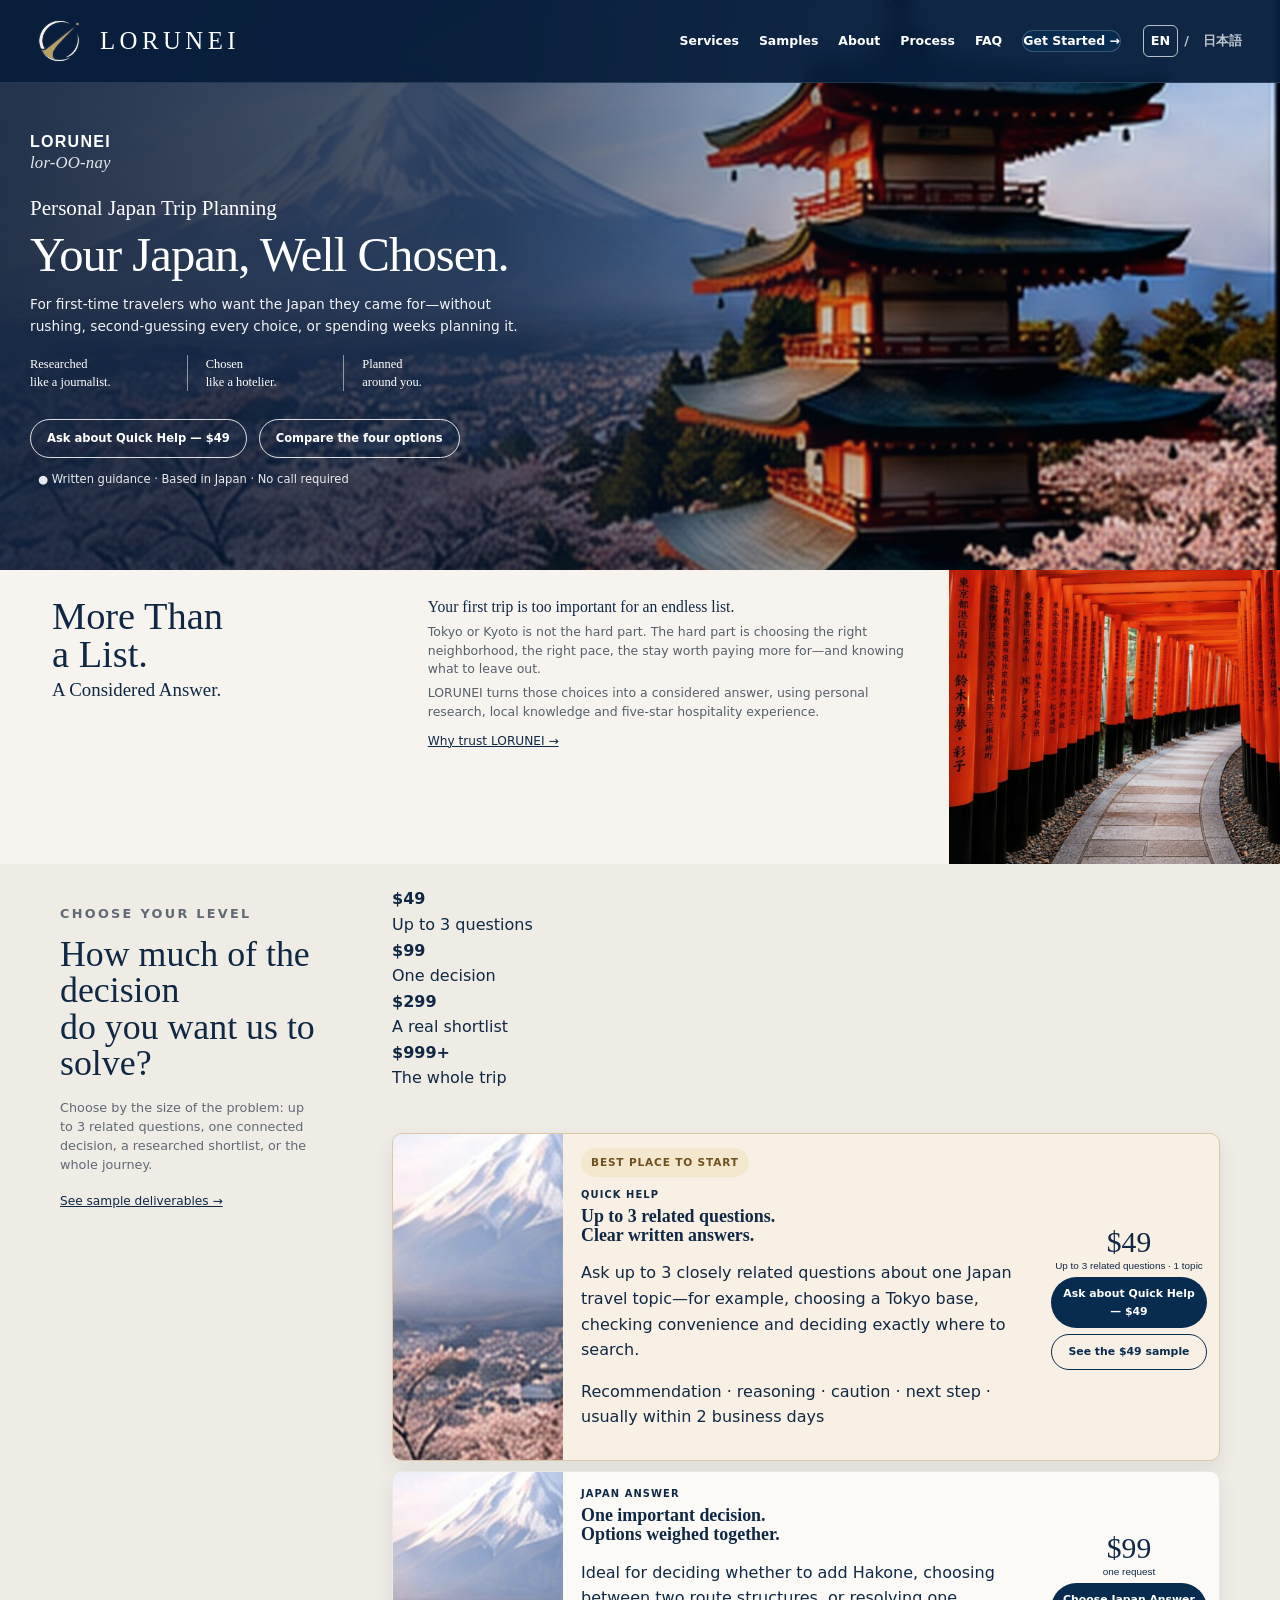
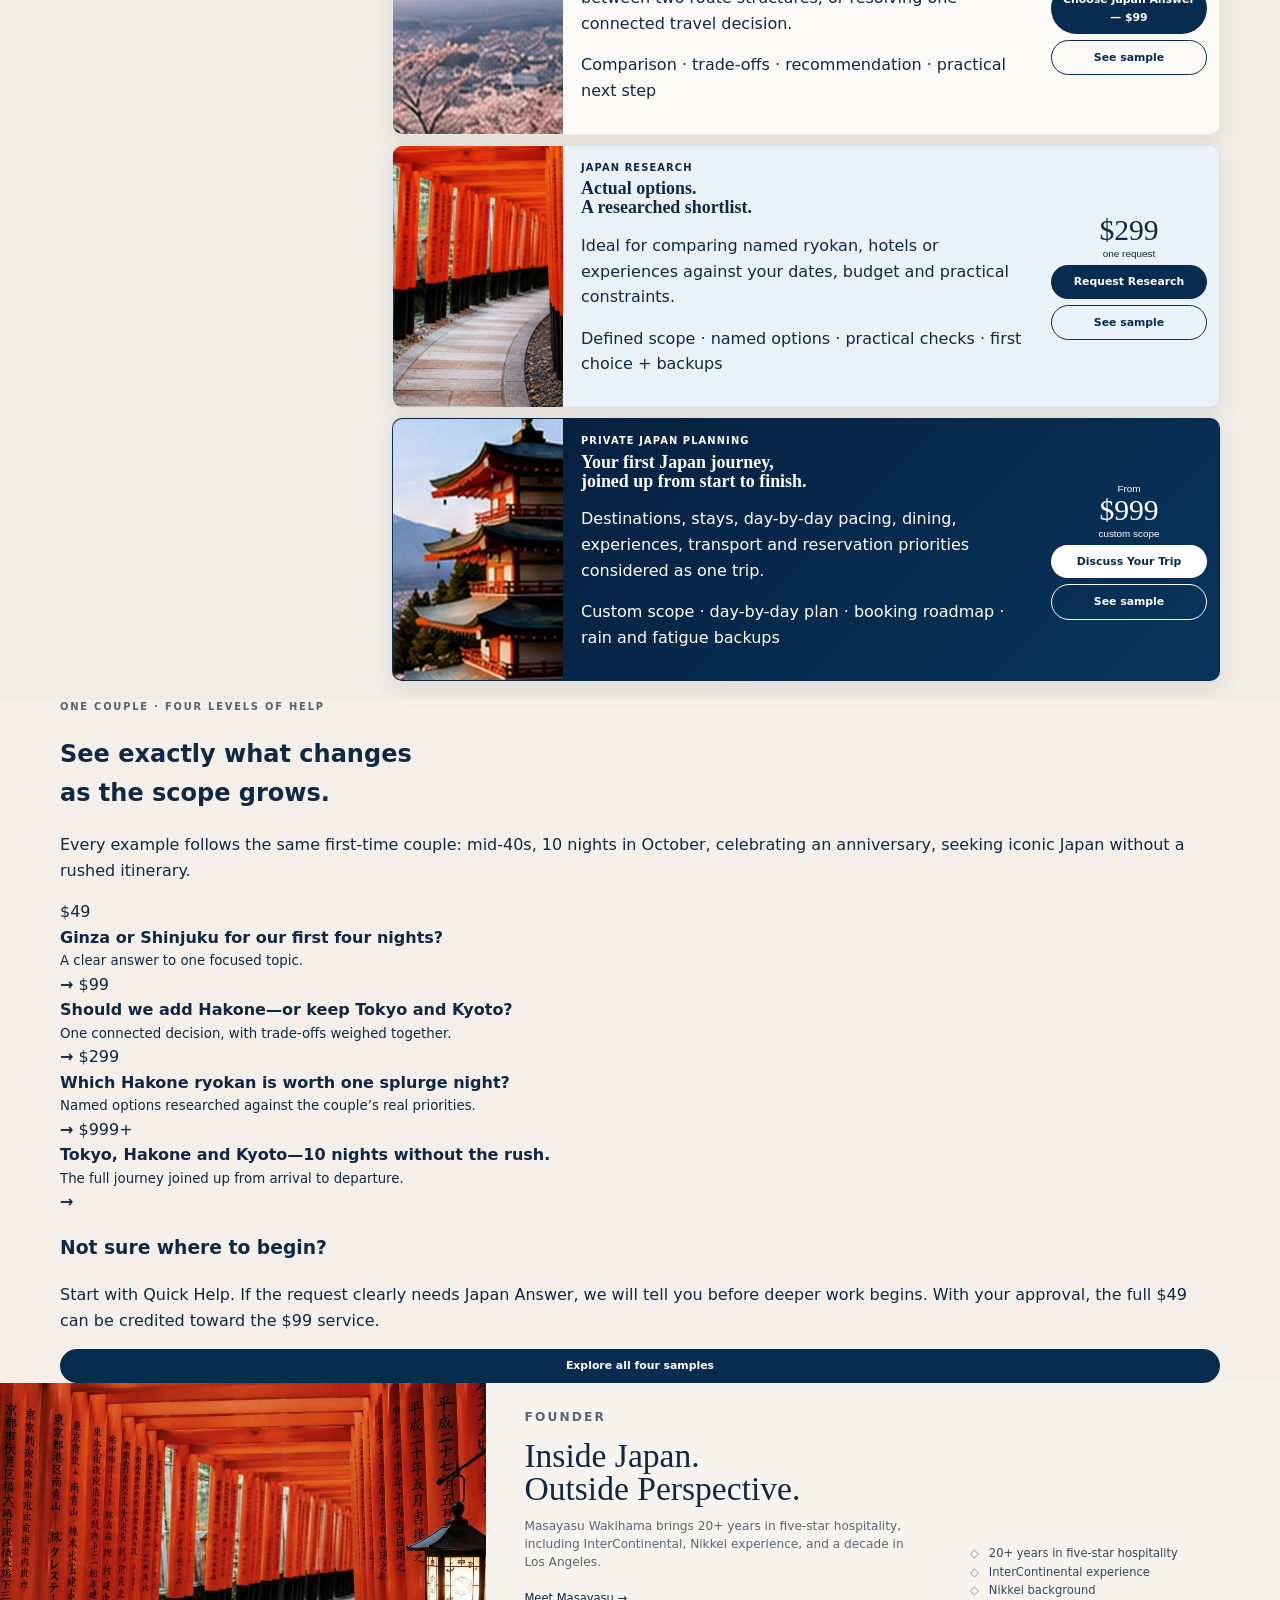
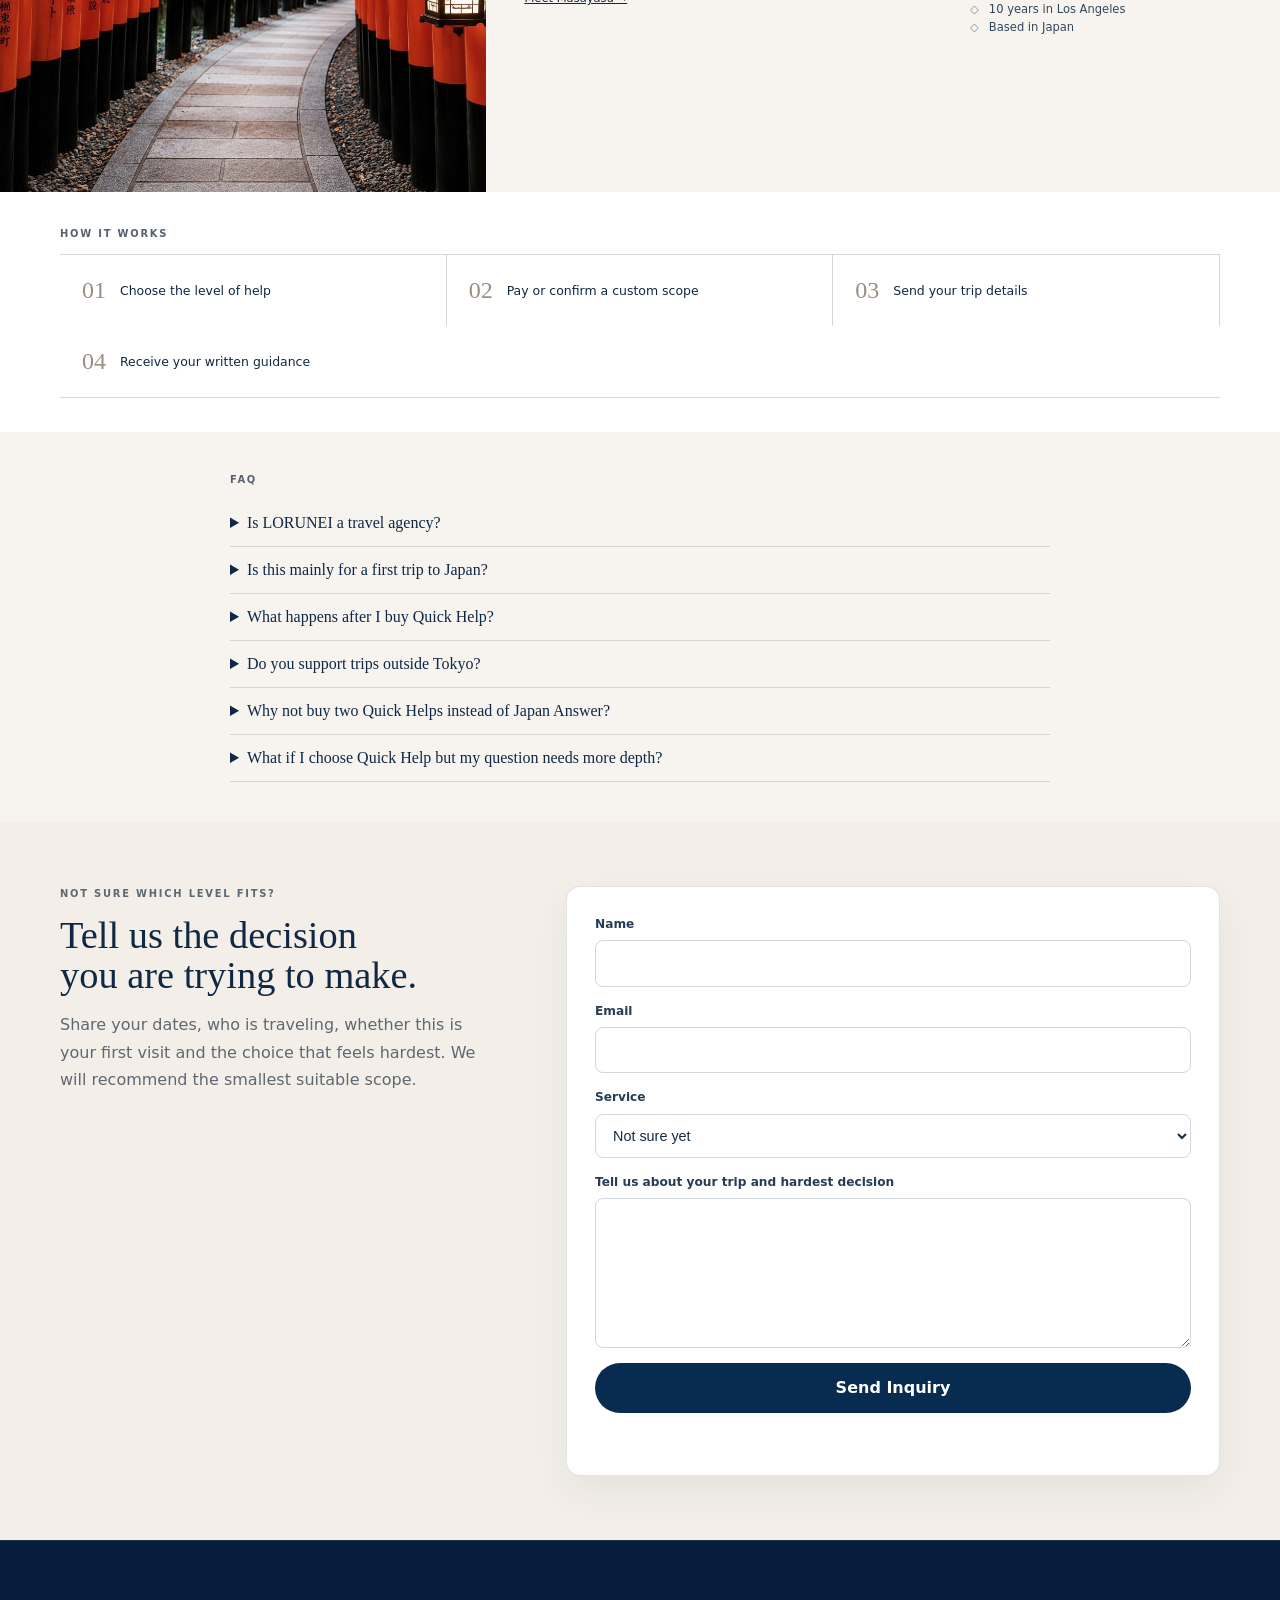
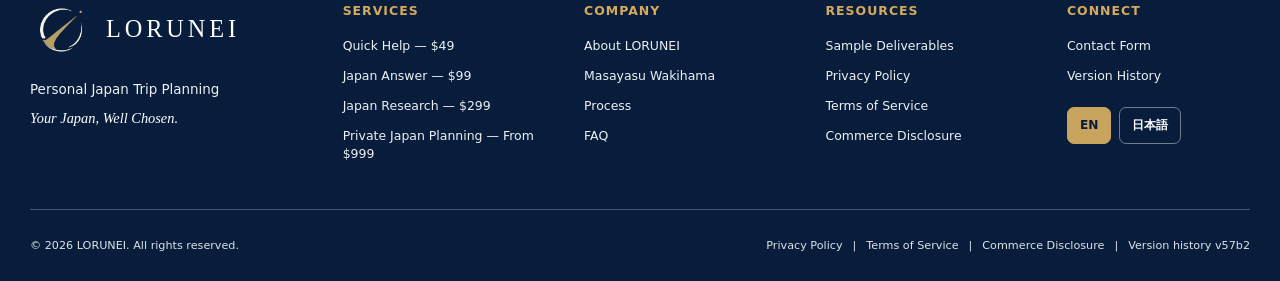
==== commit d18be919: "Publish LORUNEI v57b2 with concrete deliverables Built from the user-supplied revised v57 package an" ====
--- a/index.html
+++ b/index.html
@@ -4,14 +4,15 @@
 <meta charset="utf-8">
 <meta name="viewport" content="width=device-width,initial-scale=1">
 <title>LORUNEI — Personal Japan Trip Planning</title>
-<meta name="description" content="Thoughtful research and personal Japan trip planning for independent travelers.">
+<meta name="description" content="Personal Japan trip planning for first-time independent travelers who want clear choices, thoughtful pacing and a journey built around them.">
 <meta name="theme-color" content="#071d3b">
 <link rel="icon" href="assets/images/lorunei-logo-v41.png">
 <link rel="stylesheet" href="assets/css/style.css">
-<link rel="stylesheet" href="assets/css/v56.css">
-<script defer src="assets/js/v56.js"></script>
+<link rel="stylesheet" href="assets/css/v57b2.css">
+<script defer src="assets/js/v57b2.js"></script>
+<script defer src="assets/js/payments.js"></script>
 </head>
-<body class="v56-home">
+<body class="v57b2-home">
 <header class="site-header v39-header" id="top">
   <div class="container nav-wrap">
     <a class="brand v39-brand" href="#top" aria-label="LORUNEI home">
@@ -45,9 +46,9 @@
         </div>
         <p class="category-line">Personal Japan Trip Planning</p>
         <h1>Your Japan, Well Chosen.</h1>
-        <p class="hero-lede">Thoughtful research and trip planning for independent travelers who want to make better choices in Japan—without spending weeks figuring everything out.</p>
+        <p class="hero-lede">For first-time travelers who want the Japan they came for—without rushing, second-guessing every choice, or spending weeks planning it.</p>
         <div class="brand-manifesto"><span>Researched<br>like a journalist.</span><span>Chosen<br>like a hotelier.</span><span>Planned<br>around you.</span></div>
-        <div class="hero-actions"><a class="button hero-button" href="#inquiry" data-plan="quick">Try LORUNEI — $49</a><a class="button hero-button ghost" href="#deliverables">See What You Receive</a><span class="based">● Based in Japan · No call required</span></div>
+        <div class="hero-actions"><a class="button hero-button" id="quickCheckoutButtonHero" href="#inquiry" data-plan="quick" data-quick-checkout>Ask up to 3 questions — $49</a><a class="button hero-button ghost" href="#services">Compare the four options</a><span class="based">● Written guidance · Based in Japan · No call required</span></div>
       </div>
       <div class="lang-ja">
         <div class="hero-name-guide">
@@ -56,9 +57,9 @@
         </div>
         <p class="category-line">日本旅行のパーソナル・プランニング</p>
         <h1 class="ja-hero-title">あなたの日本を、<br>より良い選択で。</h1>
-        <p class="hero-lede">情報を探し続けるのではなく、あなたに合う選択へ。個人旅行を楽しみたい方のために、丁寧なリサーチと旅のプランニングを提供します。</p>
+        <p class="hero-lede">初めての日本旅行を、情報探しと迷いで終わらせないために。定番を大切にしながら、あなたに合う選択と無理のない旅を組み立てます。</p>
         <div class="brand-manifesto"><span>記者のように<br>調べる。</span><span>ホテルマンのように<br>選ぶ。</span><span>あなたを中心に<br>組み立てる。</span></div>
-        <div class="hero-actions"><a class="button hero-button" href="#inquiry" data-plan="quick">LORUNEIを試す — $49</a><a class="button hero-button ghost" href="#deliverables">届く内容を見る</a><span class="based">● 日本を拠点に対応 · 面談不要</span></div>
+        <div class="hero-actions"><a class="button hero-button" href="#inquiry" data-plan="quick" data-quick-checkout>質問3つまで相談 — $49</a><a class="button hero-button ghost" href="#services">4つの選択肢を比べる</a><span class="based">● 文章で回答 · 日本を拠点に対応 · 面談不要</span></div>
       </div>
     </div>
   </div>
@@ -71,8 +72,8 @@
       <div class="lang-ja"><h2>ただの一覧ではなく、<br>選ぶための答えを。</h2><p>考え抜いた提案をお届けします。</p></div>
     </div>
     <div class="v39-intro-copy reveal">
-      <div class="lang-en"><h3>Japan is easy to search. Harder to get right.</h3><p>There is no shortage of information about Japan. The harder part is knowing what is actually right for you.</p><p>LORUNEI helps you make those decisions with personal research, local knowledge, and real-world hospitality experience.</p><a href="#founder">Learn more about LORUNEI →</a></div>
-      <div class="lang-ja"><h3>日本は検索しやすい。でも、自分に合う答えを選ぶのは難しい。</h3><p>日本の情報はあふれています。難しいのは、その中から自分に本当に合うものを見極めることです。</p><p>LORUNEIは、丁寧なリサーチ、現地感覚、ホテルで培った判断力で、その選択をお手伝いします。</p><a href="#founder">LORUNEIについて →</a></div>
+      <div class="lang-en"><h3>Your first trip is too important for an endless list.</h3><p>Tokyo or Kyoto is not the hard part. The hard part is choosing the right neighborhood, the right pace, the stay worth paying more for—and knowing what to leave out.</p><p>LORUNEI turns those choices into a considered answer, using personal research, local knowledge and five-star hospitality experience.</p><a href="#founder">Why trust LORUNEI →</a></div>
+      <div class="lang-ja"><h3>初めての日本旅行を、情報の一覧だけで決めない。</h3><p>難しいのは、東京や京都を知ることではありません。どのエリアに泊まり、何にお金をかけ、どこを削れば、自分たちらしい旅になるのかを選ぶことです。</p><p>LORUNEIは、丁寧なリサーチ、現地感覚、5つ星ホテルで培った判断力で、その選択を一つの答えにまとめます。</p><a href="#founder">LORUNEIを信頼できる理由 →</a></div>
     </div>
     <div class="v39-intro-image reveal"><img src="assets/images/intro-side.jpg" alt="Traditional Japan street scene"></div>
   </div>
@@ -82,38 +83,45 @@
   <div class="container v39-services-grid">
     <div class="v39-services-lead reveal">
       <div class="lang-en">
-        <p class="v39-eyebrow">SERVICES</p><h2>Start with the decision<br>you need to make.</h2>
-        <p>Start with one focused topic and up to 3 related questions, move to a considered decision brief, commission deeper research, or plan the trip as a whole.</p>
+        <p class="v39-eyebrow">CHOOSE YOUR LEVEL</p><h2>How much of the decision<br>do you want us to solve?</h2>
+        <p>Choose by the size of the problem: up to 3 related questions, one connected decision, a researched shortlist, or the whole journey.</p>
         <a href="samples.html?lang=en">See sample deliverables →</a>
       </div>
       <div class="lang-ja">
-        <p class="v39-eyebrow">サービス</p><h2>必要な判断から、<br>始めましょう。</h2>
-        <p>まず1つのテーマについて関連する質問を3つまで相談し、必要なら判断レポート、深い調査、旅全体の設計へ進めます。</p>
+        <p class="v39-eyebrow">サービスを選ぶ</p><h2>どこまで一緒に<br>考えてほしいですか？</h2>
+        <p>関連する質問3つまで、1つの重要な判断、具体的な候補調査、旅全体。解決したい問題の大きさで選べます。</p>
         <a href="samples.html?lang=ja">納品サンプルを見る →</a>
       </div>
     </div>
 
+    <div class="v57-choice-strip reveal" aria-label="Plan guide">
+      <a href="#plan-quick"><strong>$49</strong><span class="lang-en">Up to 3 questions</span><span class="lang-ja">質問3つまで</span></a>
+      <a href="#plan-answer"><strong>$99</strong><span class="lang-en">One decision</span><span class="lang-ja">1つの判断</span></a>
+      <a href="#plan-research"><strong>$299</strong><span class="lang-en">A real shortlist</span><span class="lang-ja">実名候補を調査</span></a>
+      <a href="#plan-private"><strong>$999+</strong><span class="lang-en">The whole trip</span><span class="lang-ja">旅全体</span></a>
+    </div>
+
     <div class="v39-service-list">
-      <article class="v39-service-card quick reveal">
+      <article class="v39-service-card quick reveal" id="plan-quick">
         <img src="assets/images/service-answer.jpg" alt="Japan travel notes">
         <div class="v39-service-body">
-          <div class="lang-en"><span class="v55-start-badge">Best place to start</span><p class="v39-plan-kicker">QUICK HELP</p><h3>Try LORUNEI with one focused topic.</h3><p>For one focused Japan travel topic, with up to 3 closely related questions. You receive a clear, researched written answer. No call or appointment required.</p><p class="v55-upgrade-note"><strong>Not sure this is enough?</strong> If your request clearly needs Japan Answer, we’ll tell you before deeper work begins. You can keep it within Quick Help scope or apply the full $49 toward the $99 Japan Answer.</p></div>
-          <div class="lang-ja"><span class="v55-start-badge">最初におすすめ</span><p class="v39-plan-kicker">クイックヘルプ</p><h3>1つのテーマで、LORUNEIを試す。</h3><p>日本旅行の1つのテーマについて、関連する質問を3つまでまとめて相談できます。結論・理由・注意点・次の一歩を文章でお届けします。面談や予約は不要です。</p><p class="v55-upgrade-note"><strong>この範囲で足りるか迷っても大丈夫。</strong> ジャパン・アンサーの方が明らかに適している場合は、深い作業を始める前にお知らせします。クイックヘルプの範囲に収めるか、49ドル全額を99ドルのジャパン・アンサーへ充当できます。</p></div>
+          <div class="lang-en"><span class="v55-start-badge">Best place to start</span><p class="v39-plan-kicker">QUICK HELP</p><h3>Up to 3 related questions.<br>Clear written answers.</h3><p>Ask up to 3 closely related questions about one Japan travel topic—for example, choosing a Tokyo base, checking convenience and deciding exactly where to search.</p><p class="v57-service-proof">Recommendation · reasoning · caution · next step · usually within 2 business days</p></div>
+          <div class="lang-ja"><span class="v55-start-badge">最初におすすめ</span><p class="v39-plan-kicker">クイックヘルプ</p><h3>関連する質問3つまで。<br>明確な文章回答。</h3><p>日本旅行の1テーマについて、関連する質問を3つまで相談できます。例：東京の滞在エリア、利便性、具体的に探す場所。</p><p class="v57-service-proof">結論・理由・注意点・次の一歩／通常2営業日以内</p></div>
         </div>
         <div class="v39-service-action">
-          <div class="v39-price">$49<small class="lang-en">1 topic · up to 3 related questions</small><small class="lang-ja">1テーマ · 関連質問3つまで</small></div>
-          <a class="v39-btn lang-en" href="#inquiry" data-plan="quick">Try LORUNEI — $49</a>
-          <a class="v39-btn lang-ja" href="#inquiry" data-plan="quick">LORUNEIを試す — $49</a>
-          <a class="v39-btn alt lang-en" href="#deliverables">See exactly what arrives</a>
-          <a class="v39-btn alt lang-ja" href="#deliverables">実際に届く内容を見る</a>
+          <div class="v39-price">$49<small class="lang-en">Up to 3 related questions · 1 topic</small><small class="lang-ja">関連質問3つまで · 1テーマ</small></div>
+          <a class="v39-btn lang-en" id="quickCheckoutButton" href="#inquiry" data-plan="quick" data-quick-checkout>Get Quick Help — $49</a>
+          <a class="v39-btn lang-ja" href="#inquiry" data-plan="quick" data-quick-checkout>Quick Helpを購入 — $49</a>
+          <a class="v39-btn alt lang-en" href="samples.html?lang=en&plan=quick">See the $49 sample</a>
+          <a class="v39-btn alt lang-ja" href="samples.html?lang=ja&plan=quick">$49のサンプルを見る</a>
         </div>
       </article>
 
-      <article class="v39-service-card reveal">
+      <article class="v39-service-card reveal" id="plan-answer">
         <img src="assets/images/service-answer.jpg" alt="Japan travel answer">
         <div class="v39-service-body">
-          <div class="lang-en"><p class="v39-plan-kicker">JAPAN ANSWER</p><h3>One important decision.<br>A researched Decision Brief.</h3><p>For a decision where your priorities, alternatives and trade-offs need to be weighed together—not two Quick Helps combined.</p></div>
-          <div class="lang-ja"><p class="v39-plan-kicker">ジャパン・アンサー</p><h3>1つの重要な判断を、<br>判断レポートに。</h3><p>条件・候補・メリットとデメリットを一つの問題として比較し、あなたの旅に合う結論までまとめます。クイックヘルプを2件まとめたサービスではありません。</p></div>
+          <div class="lang-en"><p class="v39-plan-kicker">JAPAN ANSWER</p><h3>One important decision.<br>Options weighed together.</h3><p>Ideal for deciding whether to add Hakone, choosing between two route structures, or resolving one connected travel decision.</p><p class="v57-service-proof">Comparison · trade-offs · recommendation · practical next step</p></div>
+          <div class="lang-ja"><p class="v39-plan-kicker">ジャパン・アンサー</p><h3>1つの重要な判断を、<br>比較して結論まで。</h3><p>箱根を加えるべきか、2つの旅程のどちらが合うかなど、条件とトレードオフがつながった判断に向いています。</p><p class="v57-service-proof">候補比較・長所短所・おすすめ・実用的な次の一歩</p></div>
         </div>
         <div class="v39-service-action">
           <div class="v39-price">$99<small class="lang-en">one request</small><small class="lang-ja">1件</small></div>
@@ -124,11 +132,11 @@
         </div>
       </article>
 
-      <article class="v39-service-card research reveal">
+      <article class="v39-service-card research reveal" id="plan-research">
         <img src="assets/images/service-research.jpg" alt="Japan travel research">
         <div class="v39-service-body">
-          <div class="lang-en"><p class="v39-plan-kicker">JAPAN RESEARCH</p><h3>When the decision<br>deserves a deeper look.</h3><p>Compare options, understand trade-offs, and receive a focused research brief.</p></div>
-          <div class="lang-ja"><p class="v39-plan-kicker">ジャパン・リサーチ</p><h3>比較して、深く調べて、<br>判断材料を整理。</h3><p>複数の選択肢を比較し、違い・注意点・おすすめ理由を調査レポートとしてまとめます。</p></div>
+          <div class="lang-en"><p class="v39-plan-kicker">JAPAN RESEARCH</p><h3>Actual options.<br>A researched shortlist.</h3><p>Ideal for comparing named ryokan, hotels or experiences against your dates, budget and practical constraints.</p><p class="v57-service-proof">Defined scope · named options · practical checks · first choice + backups</p></div>
+          <div class="lang-ja"><p class="v39-plan-kicker">ジャパン・リサーチ</p><h3>実名候補を調べ、<br>選べるリストに。</h3><p>旅館、ホテル、体験などを、旅行日、予算、アクセス、注意点まで含めて比較します。</p><p class="v57-service-proof">調査範囲・実名比較・実務確認・第一候補＋代替案</p></div>
         </div>
         <div class="v39-service-action">
           <div class="v39-price">$299<small class="lang-en">one request</small><small class="lang-ja">1件</small></div>
@@ -139,11 +147,11 @@
         </div>
       </article>
 
-      <article class="v39-service-card private reveal">
+      <article class="v39-service-card private reveal" id="plan-private">
         <img src="assets/images/service-private.jpg" alt="Private Japan planning">
         <div class="v39-service-body">
-          <div class="lang-en"><p class="v39-plan-kicker">PRIVATE JAPAN PLANNING</p><h3>Japan, planned around you.</h3><p>For travelers who want the entire journey considered—destinations, stays, dining, experiences and logistics.</p></div>
-          <div class="lang-ja"><p class="v39-plan-kicker">プライベート・ジャパン・プランニング</p><h3>旅全体を、<br>あなたを中心に設計。</h3><p>行き先、滞在、食、体験、移動まで、旅全体を一つにつないで個別に組み立てます。</p></div>
+          <div class="lang-en"><p class="v39-plan-kicker">PRIVATE JAPAN PLANNING</p><h3>Your first Japan journey,<br>joined up from start to finish.</h3><p>Destinations, stays, day-by-day pacing, dining, experiences, transport and reservation priorities considered as one trip.</p><p class="v57-service-proof">Custom scope · day-by-day plan · booking roadmap · rain and fatigue backups</p></div>
+          <div class="lang-ja"><p class="v39-plan-kicker">プライベート・ジャパン・プランニング</p><h3>初めての日本旅行を、<br>最初から最後まで一つに。</h3><p>都市、宿泊、日別のペース、食、体験、移動、予約優先順位を、一つの旅として組み立てます。</p><p class="v57-service-proof">個別設計・日別プラン・予約手順・雨天／疲労時の代替案</p></div>
         </div>
         <div class="v39-service-action">
           <div class="v39-price"><small class="lang-en">From</small><small class="lang-ja">料金</small>$999<small class="lang-en">custom scope</small><small class="lang-ja">から</small></div>
@@ -157,54 +165,33 @@
   </div>
 </section>
 
-<section class="v55-deliverables" id="deliverables">
+<section class="v57-samples" id="deliverables">
   <div class="container">
-    <div class="v55-deliverables-head reveal">
-      <div class="lang-en"><p class="v39-eyebrow">WHAT YOU ACTUALLY RECEIVE</p><h2>See the difference before you buy.</h2></div>
-      <div class="lang-ja"><p class="v39-eyebrow">実際に届く内容</p><h2>同じテーマでも、<br>ここまで違います。</h2></div>
-      <div class="lang-en"><p>Quick Help gives you a concise answer to one focused topic, covering up to 3 related questions. Japan Answer treats an important choice as one connected decision—comparing the alternatives, trade-offs and fit for your trip.</p></div>
-      <div class="lang-ja"><p>クイックヘルプは1つのテーマについて、関連する質問を3つまでまとめて、すぐ使える答えを返します。ジャパン・アンサーは、重要な選択を一つの判断として扱い、候補・条件・トレードオフを比較して結論まで整理します。</p></div>
-    </div>
-    <div class="v55-example-question reveal">
-      <div class="lang-en"><strong>Same example topic:</strong> Choosing the right Tokyo base for a first trip.</div>
-      <div class="lang-ja"><strong>同じテーマで比較：</strong> 初めての東京旅行で、滞在エリアをどう選ぶか。</div>
-    </div>
-    <div class="v55-output-grid">
-      <article class="v55-output-card reveal">
-        <div class="v55-output-top"><div><p class="v55-output-type lang-en">Quick Help · concise answer</p><p class="v55-output-type lang-ja">クイックヘルプ · コンパクトな回答</p><h3 class="v55-output-title lang-en">LORUNEI Quick Answer</h3><h3 class="v55-output-title lang-ja">LORUNEI クイック回答</h3></div><div class="v55-output-price">$49</div></div>
-        <div class="v55-doc">
-          <div class="v55-doc-row"><span class="v55-doc-label lang-en">Related questions</span><span class="v55-doc-label lang-ja">関連する質問</span><p class="lang-en">1. Shinjuku, Ginza or Asakusa?<br>2. If Shinjuku, which side is easiest?<br>3. Any area to avoid for a simple first trip?</p><p class="lang-ja">1. 新宿・銀座・浅草ならどこ？<br>2. 新宿ならどのエリア側が使いやすい？<br>3. 初めての旅行で避けた方がよい場所は？</p></div>
-          <div class="v55-doc-row"><span class="v55-doc-label lang-en">Recommendation</span><span class="v55-doc-label lang-ja">結論</span><p class="v55-recommendation lang-en">Choose Shinjuku for a first trip if convenience and easy transport matter most.</p><p class="v55-recommendation lang-ja">初めての東京で、移動の便利さを最優先するなら新宿がおすすめです。</p></div>
-          <div class="v55-doc-row"><span class="v55-doc-label lang-en">Why</span><span class="v55-doc-label lang-ja">理由</span><p class="lang-en">Strong rail access, broad dining choices, and an easy base for busy sightseeing days.</p><p class="lang-ja">鉄道アクセスが強く、食事の選択肢も多く、観光中心の日程で拠点にしやすいため。</p></div>
-          <div class="v55-doc-row"><span class="v55-doc-label lang-en">Watch out</span><span class="v55-doc-label lang-ja">注意点</span><p class="lang-en">Shinjuku Station is huge; hotel location matters more than the neighborhood name alone.</p><p class="lang-ja">新宿駅は大きいため、「新宿」という名前だけでなくホテルの位置まで確認する必要があります。</p></div>
-          <div class="v55-doc-row"><span class="v55-doc-label lang-en">Next step</span><span class="v55-doc-label lang-ja">次の一歩</span><p class="lang-en">Prioritize South Exit / West Exit options and compare walking distance to the station.</p><p class="lang-ja">南口・西口周辺を優先し、駅までの実際の徒歩距離でホテルを比較。</p></div>
-        </div>
-        <div class="v55-output-foot"><span class="lang-en">1 focused topic · up to 3 related questions · recommendation · reasoning · caution · next step</span><span class="lang-ja">1テーマ · 関連質問3つまで · 結論 · 理由 · 注意点 · 次の一歩</span></div>
-      </article>
-      <article class="v55-output-card answer reveal">
-        <div class="v55-output-top"><div><p class="v55-output-type lang-en">Japan Answer · decision brief</p><p class="v55-output-type lang-ja">ジャパン・アンサー · 判断レポート</p><h3 class="v55-output-title lang-en">Tokyo Base Decision</h3><h3 class="v55-output-title lang-ja">東京の滞在エリア 判断レポート</h3></div><div class="v55-output-price">$99</div></div>
-        <div class="v55-doc">
-          <div class="v55-doc-row"><span class="v55-doc-label lang-en">What we considered</span><span class="v55-doc-label lang-ja">今回の条件</span><p class="lang-en">First trip · 5 nights · family travel · good food · day trips · simple transport</p><p class="lang-ja">初訪日 · 5泊 · 家族旅行 · 食事重視 · 日帰り旅行あり · 移動を分かりやすく</p></div>
-          <div class="v55-doc-row"><span class="v55-doc-label lang-en">Option comparison</span><span class="v55-doc-label lang-ja">候補比較</span>
-            <table class="v55-mini-table lang-en"><thead><tr><th></th><th>Shinjuku</th><th>Ginza</th><th>Asakusa</th></tr></thead><tbody><tr><td>Transit</td><td>Excellent</td><td>Good</td><td>Fair</td></tr><tr><td>Dining</td><td>Excellent</td><td>Excellent</td><td>Good</td></tr><tr><td>Pace</td><td>Busy</td><td>Polished</td><td>Relaxed</td></tr><tr><td>First trip</td><td>Best fit</td><td>Strong</td><td>Specific fit</td></tr></tbody></table>
-            <table class="v55-mini-table lang-ja"><thead><tr><th></th><th>新宿</th><th>銀座</th><th>浅草</th></tr></thead><tbody><tr><td>移動</td><td>◎</td><td>○</td><td>△</td></tr><tr><td>食事</td><td>◎</td><td>◎</td><td>○</td></tr><tr><td>雰囲気</td><td>活気</td><td>洗練</td><td>下町</td></tr><tr><td>初訪日</td><td>最適</td><td>良好</td><td>目的次第</td></tr></tbody></table>
-          </div>
-          <div class="v55-doc-row"><span class="v55-doc-label lang-en">Our recommendation</span><span class="v55-doc-label lang-ja">おすすめ</span><p class="v55-recommendation lang-en">Shinjuku—because the full itinerary benefits more from transport flexibility than from Ginza’s polish or Asakusa’s atmosphere.</p><p class="v55-recommendation lang-ja">新宿。今回の旅全体では、銀座の洗練さや浅草の雰囲気よりも、移動の自由度が大きなメリットになるため。</p></div>
-          <div class="v55-doc-row"><span class="v55-doc-label lang-en">Trade-offs</span><span class="v55-doc-label lang-ja">トレードオフ</span><p class="lang-en">Ginza is calmer and more refined; Asakusa has stronger old-Tokyo atmosphere. Neither wins this particular trip once day trips and family logistics are included.</p><p class="lang-ja">銀座は落ち着きと上質感、浅草は下町らしさが強み。ただし日帰り旅行と家族の移動まで含めると、今回は新宿が優位。</p></div>
-          <div class="v55-doc-row"><span class="v55-doc-label lang-en">Practical next step</span><span class="v55-doc-label lang-ja">実用的な次の一歩</span><p class="lang-en">Shortlist 3 hotels around South Exit / Shinjuku-sanchome, then compare room size and exact station access.</p><p class="lang-ja">南口〜新宿三丁目でホテルを3軒に絞り、客室サイズと駅への実アクセスを比較。</p></div>
-        </div>
-        <div class="v55-output-foot"><span class="lang-en">One decision in context · comparison · trade-offs · recommendation · practical next step</span><span class="lang-ja">1つの判断を文脈ごと整理 · 比較 · 長所短所 · おすすめ · 次の一歩</span></div>
-      </article>
-    </div>
-    <div class="v55-why99 reveal">
-      <div class="lang-en"><h3>Why not buy two Quick Helps?</h3></div><div class="lang-ja"><h3>「49ドルを2回」の方が得では？</h3></div>
-      <div class="lang-en"><p><strong>Because Japan Answer is not two answers placed side by side.</strong> Quick Help handles up to 3 related questions within one focused topic. Japan Answer evaluates the whole decision as one connected problem—your priorities, alternatives and trade-offs—and turns that into one recommendation you can act on.</p></div>
-      <div class="lang-ja"><p><strong>ジャパン・アンサーは、クイックヘルプを2件並べたものではありません。</strong> クイックヘルプは1つのテーマについて関連質問を3つまでまとめて回答します。ジャパン・アンサーは、条件・候補・メリットとデメリットを一つの判断として組み合わせ、実際に選べる結論まで作ります。</p></div>
-    </div>
-    <div class="v55-start-strip reveal">
-      <div class="lang-en"><h3>Not sure where to start? Start with $49.</h3><p>If your question clearly needs Japan Answer, we’ll tell you before deeper work begins. Keep it within Quick Help scope, or apply the full $49 toward Japan Answer and pay only the remaining $50.</p></div>
-      <div class="lang-ja"><h3>迷ったら、まず49ドルから。</h3><p>ジャパン・アンサーの方が明らかに適している場合は、深い作業の前にお知らせします。クイックヘルプの範囲に収めるか、49ドル全額をジャパン・アンサーへ充当して差額50ドルだけでアップグレードできます。</p></div>
-      <a class="v39-btn lang-en" href="#inquiry" data-plan="quick">Try LORUNEI — $49</a><a class="v39-btn lang-ja" href="#inquiry" data-plan="quick">LORUNEIを試す — $49</a>
+    <div class="v57-samples-head reveal">
+      <div class="lang-en"><p class="v39-eyebrow">ONE COUPLE · FOUR LEVELS OF HELP</p><h2>See exactly what changes<br>as the scope grows.</h2><p>Every example follows the same first-time couple: mid-40s, 10 nights in October, celebrating an anniversary, seeking iconic Japan without a rushed itinerary.</p></div>
+      <div class="lang-ja"><p class="v39-eyebrow">同じ夫婦・4段階のサポート</p><h2>価格ではなく、<br>解決する問題の大きさで比べる。</h2><p>すべて、初訪日の40代夫婦による10月・10泊の結婚記念旅行を例にしています。定番の日本を大切にしながら、慌ただしくない旅を希望しています。</p></div>
+    </div>
+
+    <div class="v57-sample-ladder reveal">
+      <a href="samples.html?lang=en&plan=quick" data-sample-plan="quick">
+        <span class="v57-sample-price">$49</span><span><strong class="lang-en">Ginza or Shinjuku for our first four nights?</strong><strong class="lang-ja">最初の4泊は銀座と新宿、どちらがよい？</strong><small class="lang-en">A clear answer to one focused topic.</small><small class="lang-ja">1つのテーマに、明確な文章回答。</small></span><b aria-hidden="true">→</b>
+      </a>
+      <a href="samples.html?lang=en&plan=answer" data-sample-plan="answer">
+        <span class="v57-sample-price">$99</span><span><strong class="lang-en">Should we add Hakone—or keep Tokyo and Kyoto?</strong><strong class="lang-ja">箱根を加えるか、東京と京都だけにするか？</strong><small class="lang-en">One connected decision, with trade-offs weighed together.</small><small class="lang-ja">条件とトレードオフを比較する、1つの重要な判断。</small></span><b aria-hidden="true">→</b>
+      </a>
+      <a href="samples.html?lang=en&plan=research" data-sample-plan="research">
+        <span class="v57-sample-price">$299</span><span><strong class="lang-en">Which Hakone ryokan is worth one splurge night?</strong><strong class="lang-ja">箱根の特別な1泊に、どの旅館を選ぶ？</strong><small class="lang-en">Named options researched against the couple’s real priorities.</small><small class="lang-ja">実名候補を、予算・快適さ・アクセスまで調査。</small></span><b aria-hidden="true">→</b>
+      </a>
+      <a href="samples.html?lang=en&plan=private" data-sample-plan="private">
+        <span class="v57-sample-price">$999+</span><span><strong class="lang-en">Tokyo, Hakone and Kyoto—10 nights without the rush.</strong><strong class="lang-ja">東京・箱根・京都を、慌ただしくない10泊で。</strong><small class="lang-en">The full journey joined up from arrival to departure.</small><small class="lang-ja">到着から帰国までを一つにつなぐ、旅全体の設計。</small></span><b aria-hidden="true">→</b>
+      </a>
+    </div>
+
+    <div class="v57-samples-cta reveal">
+      <div class="lang-en"><h3>Not sure where to begin?</h3><p>Start with Quick Help. If the request clearly needs Japan Answer, we will tell you before deeper work begins. With your approval, the full $49 can be credited toward the $99 service.</p></div>
+      <div class="lang-ja"><h3>どこから始めるか迷いますか？</h3><p>まずはクイックヘルプから。ジャパン・アンサーが明らかに適している場合は、深い作業前にお知らせします。同意いただいた場合、49ドル全額を99ドルのサービスへ充当できます。</p></div>
+      <a class="v39-btn lang-en" href="samples.html?lang=en">Explore all four samples</a>
+      <a class="v39-btn lang-ja" href="samples.html?lang=ja">4つのサンプルを詳しく見る</a>
     </div>
   </div>
 </section>
@@ -233,8 +220,8 @@
 
 <section class="v39-process" id="process">
   <div class="container">
-    <div class="lang-en"><p class="v39-eyebrow">PROCESS</p><div class="v39-process-row"><div><strong>01</strong><span>Tell me about your trip</span></div><div><strong>02</strong><span>I research and compare</span></div><div><strong>03</strong><span>You receive clear choices</span></div></div></div>
-    <div class="lang-ja"><p class="v39-eyebrow">ご利用の流れ</p><div class="v39-process-row"><div><strong>01</strong><span>旅の内容を送る</span></div><div><strong>02</strong><span>個別に調査・比較する</span></div><div><strong>03</strong><span>判断しやすい形で受け取る</span></div></div></div>
+    <div class="lang-en"><p class="v39-eyebrow">HOW IT WORKS</p><div class="v39-process-row v57-process-row"><div><strong>01</strong><span>Choose the level of help</span></div><div><strong>02</strong><span>Pay or confirm a custom scope</span></div><div><strong>03</strong><span>Send your trip details</span></div><div><strong>04</strong><span>Receive your written guidance</span></div></div></div>
+    <div class="lang-ja"><p class="v39-eyebrow">ご利用の流れ</p><div class="v39-process-row v57-process-row"><div><strong>01</strong><span>必要なサービスを選ぶ</span></div><div><strong>02</strong><span>決済または個別範囲を確認</span></div><div><strong>03</strong><span>旅行内容を送る</span></div><div><strong>04</strong><span>文章で提案を受け取る</span></div></div></div>
   </div>
 </section>
 
@@ -243,13 +230,15 @@
     <div class="lang-en">
       <p class="v39-eyebrow">FAQ</p>
       <details><summary>Is LORUNEI a travel agency?</summary><p>No. LORUNEI provides travel research, consultation, information and advisory support. You make and pay for third-party bookings directly.</p></details>
-      <details><summary>Can you help with a first trip to Japan?</summary><p>Yes. First-time travelers are a strong fit, especially when neighborhood choices, transport, pacing and reservations feel overwhelming.</p></details>
+      <details><summary>Is this mainly for a first trip to Japan?</summary><p>First-time travelers are our primary fit because the number of choices can be overwhelming. Returning travelers are also welcome when they need a specific decision, deeper research or a more personal route.</p></details>
+      <details><summary>What happens after I buy Quick Help?</summary><p>Stripe returns you to LORUNEI, where you send one focused topic, up to 3 related questions and the context that matters. After payment and details are confirmed, we send a work-start email. The written answer is usually delivered within 2 business days after the required information is received.</p></details>
       <details><summary>Do you support trips outside Tokyo?</summary><p>Yes. Research and planning can cover destinations throughout Japan depending on scope.</p></details><details><summary>Why not buy two Quick Helps instead of Japan Answer?</summary><p>Quick Help covers one focused topic and up to 3 related questions within that topic. Japan Answer treats a larger decision as one connected problem, comparing your priorities, alternatives and trade-offs before giving one recommendation. It is a different deliverable, not simply two Quick Help answers.</p></details><details><summary>What if I choose Quick Help but my question needs more depth?</summary><p>Before deeper individualized work begins, we will tell you if Japan Answer is clearly the better fit. You can keep the request within Quick Help scope or apply the full $49 toward the $99 Japan Answer. No upgrade charge is made without your approval.</p></details>
     </div>
     <div class="lang-ja">
       <p class="v39-eyebrow">よくある質問</p>
       <details><summary>LORUNEIは旅行会社ですか？</summary><p>いいえ。LORUNEIは旅行リサーチ、相談、情報提供、アドバイスを行うサービスです。ホテル、交通、レストラン等の予約・契約・支払いはお客様ご自身で行っていただきます。</p></details>
-      <details><summary>初めての日本旅行でも相談できますか？</summary><p>はい。エリア選び、移動、日程配分、予約の優先順位などが分かりにくい初訪日の方には特に向いています。</p></details>
+      <details><summary>主に初めての日本旅行向けですか？</summary><p>はい。選択肢が多く迷いやすい初訪日の方を主な対象にしています。再訪の方も、特定の判断、深い調査、より自分らしいルートを必要とする場合に利用できます。</p></details>
+      <details><summary>Quick Help購入後はどうなりますか？</summary><p>Stripe決済後にLORUNEIへ戻り、1つのテーマ、関連質問3つまで、必要な背景を送信します。決済と必要情報を確認後、作業開始メールを送ります。回答は、開始に必要な情報を受領後、通常2営業日以内を目安にメールでお届けします。</p></details>
       <details><summary>東京以外も対応できますか？</summary><p>はい。ご依頼内容に応じて、日本各地の調査・プランニングに対応します。</p></details><details><summary>クイックヘルプを2回買う方がジャパン・アンサーより得では？</summary><p>クイックヘルプは1つのテーマについて関連する質問を3つまで扱います。ジャパン・アンサーは、より大きな判断を一つの問題として扱い、条件・候補・メリットとデメリットを比較して1つの結論までまとめます。単にクイックヘルプを2件並べた納品物ではありません。</p></details><details><summary>クイックヘルプを選んだあと、もっと深い調査が必要だと分かったら？</summary><p>深い個別作業を始める前に、ジャパン・アンサーの方が明らかに適している場合はお知らせします。クイックヘルプの範囲に収めるか、49ドル全額を99ドルのジャパン・アンサーへ充当できます。お客様の承諾なく追加料金を請求することはありません。</p></details>
     </div>
   </div>
@@ -258,8 +247,8 @@
 <section class="v40-inquiry" id="inquiry">
   <div class="container v40-inquiry-grid">
     <div class="reveal">
-      <div class="lang-en"><p class="v39-eyebrow">START YOUR JAPAN PLAN</p><h2>Tell me about your Japan.</h2><p>Send your inquiry here. The form is submitted directly—your email app will not open.</p></div>
-      <div class="lang-ja"><p class="v39-eyebrow">相談をはじめる</p><h2>あなたの日本旅行について教えてください。</h2><p>このページから直接送信できます。メールアプリは起動しません。</p></div>
+      <div class="lang-en"><p class="v39-eyebrow">NOT SURE WHICH LEVEL FITS?</p><h2>Tell us the decision<br>you are trying to make.</h2><p>Share your dates, who is traveling, whether this is your first visit and the choice that feels hardest. We will recommend the smallest suitable scope.</p></div>
+      <div class="lang-ja"><p class="v39-eyebrow">どのサービスか迷ったら</p><h2>いま一番迷っていることを<br>教えてください。</h2><p>旅行日、人数、初訪日かどうか、難しいと感じている選択を送ってください。必要以上に大きくない、最適なサービスをご案内します。</p></div>
     </div>
     <form class="v40-form reveal" id="loruneiInquiry" action="https://formspree.io/f/xeajbpvn" method="POST" data-formspree-form>
       <input type="hidden" name="_subject" value="LORUNEI website inquiry">
@@ -286,7 +275,7 @@
           <option value="private">プライベート・ジャパン・プランニング — $999〜</option>
         </select>
       </label>
-      <label><span class="lang-en">Tell me about your trip</span><span class="lang-ja">旅行内容・相談したいこと</span><textarea name="message" rows="6" required></textarea></label>
+      <label><span class="lang-en">Tell us about your trip and hardest decision</span><span class="lang-ja">旅行内容と、いま一番迷っていること</span><textarea name="message" rows="6" required></textarea></label>
       <button class="v40-submit lang-en" type="submit">Send Inquiry</button>
       <button class="v40-submit lang-ja" type="submit">相談内容を送信</button>
       <p class="form-status" id="formStatus" role="status" aria-live="polite"></p>
@@ -415,7 +404,7 @@
       <span>|</span>
       <a href="legal.html?lang=en">Commerce Disclosure</a>
       <span>|</span>
-      <a href="changelog.html?lang=en">Version history <b>v56</b></a>
+      <a href="changelog.html?lang=en">Version history <b>v57b2</b></a>
     </div>
     <div class="lang-ja footer-legal-v51">
       <a href="privacy.html?lang=ja">プライバシーポリシー</a>
@@ -424,7 +413,7 @@
       <span>|</span>
       <a href="legal.html?lang=ja">特定商取引法に基づく表記</a>
       <span>|</span>
-      <a href="changelog.html?lang=ja">変更履歴 <b>v56</b></a>
+      <a href="changelog.html?lang=ja">変更履歴 <b>v57b2</b></a>
     </div>
   </div>
 </footer>
--- a/assets/css/v57b2.css
+++ b/assets/css/v57b2.css
@@ -0,0 +1,634 @@
+/* ==========================================================
+   LORUNEI v57b2 — conversion + deliverable clarity layer
+   Built directly from v51 complete package.
+   Consolidates: hero pronunciation (v45), header/mobile fit (v48),
+   and the isolated five-column footer (v51) under one v52 scope.
+   ========================================================== */
+/* v45 — restore brand pronunciation guide without enlarging the logo */
+.v57b2-home .hero-name-guide{
+  display:inline-block;
+  margin:0 0 18px;
+  color:#fff;
+}
+.v57b2-home .hero-brand-name{
+  margin:0 0 2px!important;
+  font-family:Inter,-apple-system,BlinkMacSystemFont,"Segoe UI",sans-serif!important;
+  font-size:1rem!important;
+  line-height:1.2!important;
+  font-weight:750!important;
+  letter-spacing:.08em!important;
+  color:#fff!important;
+}
+.v57b2-home .hero-pronunciation{
+  margin:0!important;
+  font-family:Georgia,"Times New Roman",serif!important;
+  font-size:1.05rem!important;
+  line-height:1.25!important;
+  font-style:italic!important;
+  letter-spacing:.01em!important;
+  color:rgba(255,255,255,.88)!important;
+}
+html:lang(ja) .v57b2-home .hero-pronunciation{
+  font-family:-apple-system,BlinkMacSystemFont,"Hiragino Sans","Yu Gothic",Meiryo,sans-serif!important;
+  font-style:normal!important;
+  font-size:.92rem!important;
+  letter-spacing:.04em!important;
+}
+.v57b2-home .category-line{margin-top:0!important}
+@media(max-width:680px){
+  .v57b2-home .hero-name-guide{margin-bottom:14px}
+  .v57b2-home .hero-brand-name{font-size:.92rem!important}
+  .v57b2-home .hero-pronunciation{font-size:.96rem!important}
+  html:lang(ja) .v57b2-home .hero-pronunciation{font-size:.88rem!important}
+}
+
+/* ==========================================================
+   LORUNEI v48
+   Complete header reset + Japanese desktop/mobile fit
+   ========================================================== */
+.v57b2-home{overflow-x:hidden!important}
+.v57b2-home *{box-sizing:border-box;min-width:0}
+
+/* HEADER: same navy, higher-contrast mark */
+.v57b2-home .site-header{
+  position:absolute!important;top:0!important;left:0!important;right:0!important;z-index:100!important;
+  background:rgba(7,29,59,.94)!important;
+  border-bottom:1px solid rgba(255,255,255,.12)!important;
+  color:#fff!important;
+  backdrop-filter:blur(10px)!important;
+}
+.v57b2-home .nav-wrap{
+  width:min(1220px,calc(100% - 48px))!important;
+  height:82px!important;margin:0 auto!important;
+  display:grid!important;grid-template-columns:310px minmax(0,1fr)!important;
+  align-items:center!important;gap:30px!important;
+}
+.v57b2-home .v39-brand{
+  display:flex!important;align-items:center!important;gap:12px!important;
+  width:300px!important;min-width:300px!important;text-decoration:none!important;
+}
+.v57b2-home .header-symbol{
+  display:block!important;width:58px!important;height:58px!important;flex:0 0 58px!important;
+  object-fit:contain!important;background:transparent!important;border:0!important;box-shadow:none!important;
+  opacity:1!important;filter:drop-shadow(0 0 1px rgba(255,255,255,.18))!important;
+}
+.v57b2-home .header-brand-name{
+  display:block!important;color:#fff!important;white-space:nowrap!important;
+  font-family:Georgia,"Times New Roman",serif!important;
+  font-size:1.55rem!important;line-height:1!important;font-weight:500!important;letter-spacing:.18em!important;
+}
+.v57b2-home .menu-toggle{display:none!important}
+.v57b2-home .main-nav{
+  position:static!important;display:flex!important;align-items:center!important;justify-content:flex-end!important;
+  gap:20px!important;padding:0!important;margin:0!important;
+  background:transparent!important;border:0!important;color:#fff!important;
+  white-space:nowrap!important;overflow:visible!important;
+}
+.v57b2-home .main-nav .nav-localized{display:none!important;align-items:center!important;gap:20px!important}
+html:lang(en) .v57b2-home .main-nav .nav-localized.lang-en{display:flex!important}
+html:lang(ja) .v57b2-home .main-nav .nav-localized.lang-ja{display:flex!important}
+.v57b2-home .main-nav .nav-localized a{
+  display:inline-flex!important;align-items:center!important;
+  margin:0!important;padding:0!important;
+  color:#fff!important;text-decoration:none!important;font-size:.78rem!important;font-weight:700!important;
+}
+.v57b2-home .main-nav .button-sm{
+  padding:10px 18px!important;border-radius:999px!important;
+  background:#082b50!important;border:1px solid rgba(255,255,255,.2)!important;color:#fff!important;
+}
+.v57b2-home .lang-switch{
+  display:flex!important;align-items:center!important;gap:6px!important;
+  margin-left:2px!important;color:rgba(255,255,255,.74)!important;flex:0 0 auto!important;
+}
+.v57b2-home .lang-switch .lang-btn{
+  border:1px solid transparent!important;background:transparent!important;color:rgba(255,255,255,.74)!important;
+  border-radius:6px!important;padding:5px 7px!important;cursor:pointer!important;
+}
+.v57b2-home .lang-switch .lang-btn.active{color:#fff!important;border-color:rgba(255,255,255,.7)!important}
+
+/* Japanese desktop: fit cleanly, no overflow */
+html:lang(ja) .v57b2-home .nav-wrap{grid-template-columns:290px minmax(0,1fr)!important;gap:22px!important}
+html:lang(ja) .v57b2-home .v39-brand{width:280px!important;min-width:280px!important}
+html:lang(ja) .v57b2-home .main-nav{gap:14px!important}
+html:lang(ja) .v57b2-home .main-nav .nav-localized{gap:14px!important}
+html:lang(ja) .v57b2-home .main-nav .nav-localized a{font-size:.73rem!important;letter-spacing:0!important}
+
+/* HERO */
+.v57b2-home .v39-hero .hero-stage{
+  width:min(1220px,calc(100% - 48px))!important;
+  padding-top:132px!important;padding-bottom:54px!important;margin:0 auto!important;
+}
+.v57b2-home .hero-copy{width:min(700px,100%)!important;max-width:100%!important}
+html:lang(ja) .v57b2-home .hero-copy{width:min(680px,100%)!important}
+html:lang(ja) .v57b2-home .category-line{
+  max-width:100%!important;white-space:normal!important;overflow-wrap:anywhere!important;
+  font-size:1rem!important;line-height:1.5!important;
+}
+html:lang(ja) .v57b2-home .ja-hero-title{
+  max-width:100%!important;margin-right:0!important;
+  white-space:normal!important;word-break:keep-all!important;overflow-wrap:normal!important;
+  line-break:strict!important;
+  font-size:clamp(2.75rem,4.6vw,4.8rem)!important;line-height:1.14!important;letter-spacing:0!important;
+}
+html:lang(ja) .v57b2-home .hero-lede{
+  width:min(620px,100%)!important;max-width:100%!important;
+  font-size:.96rem!important;line-height:1.85!important;white-space:normal!important;
+}
+html:lang(ja) .v57b2-home .brand-manifesto span{
+  white-space:normal!important;overflow-wrap:anywhere!important;
+}
+
+/* Generic Japanese containment across cards/footer */
+html:lang(ja) .v57b2-home h1,
+html:lang(ja) .v57b2-home h2,
+html:lang(ja) .v57b2-home h3,
+html:lang(ja) .v57b2-home p,
+html:lang(ja) .v57b2-home a,
+html:lang(ja) .v57b2-home span,
+html:lang(ja) .v57b2-home div,
+html:lang(ja) .v57b2-home summary,
+html:lang(ja) .v57b2-home label,
+html:lang(ja) .v57b2-home button{
+  max-width:100%;white-space:normal;overflow-wrap:anywhere;
+}
+html:lang(ja) .v57b2-home .v39-service-card,
+html:lang(ja) .v57b2-home .v39-service-body,
+html:lang(ja) .v57b2-home .v39-service-action,
+html:lang(ja) .v57b2-home .v39-footer-top,
+html:lang(ja) .v57b2-home .v39-footer-bottom{min-width:0!important}
+
+/* Footer logo: same bright symbol on navy */
+.v57b2-home .footer-brand-lockup img{
+  width:60px!important;height:60px!important;flex:0 0 60px!important;
+  object-fit:contain!important;opacity:1!important;filter:none!important;
+}
+
+/* MID DESKTOP: avoid the cramped nav seen in screenshots */
+@media(max-width:1180px) and (min-width:901px){
+  .v57b2-home .nav-wrap{
+    width:calc(100% - 34px)!important;
+    grid-template-columns:245px minmax(0,1fr)!important;gap:16px!important;
+  }
+  .v57b2-home .v39-brand{width:235px!important;min-width:235px!important;gap:9px!important}
+  .v57b2-home .header-symbol{width:46px!important;height:46px!important;flex-basis:46px!important}
+  .v57b2-home .header-brand-name{font-size:1.22rem!important;letter-spacing:.13em!important}
+  .v57b2-home .main-nav,.v57b2-home .main-nav .nav-localized{gap:12px!important}
+  .v57b2-home .main-nav .nav-localized a{font-size:.72rem!important}
+  html:lang(ja) .v57b2-home .nav-wrap{grid-template-columns:225px minmax(0,1fr)!important}
+  html:lang(ja) .v57b2-home .v39-brand{width:215px!important;min-width:215px!important}
+  html:lang(ja) .v57b2-home .main-nav,html:lang(ja) .v57b2-home .main-nav .nav-localized{gap:9px!important}
+  html:lang(ja) .v57b2-home .main-nav .nav-localized a{font-size:.68rem!important}
+}
+
+/* MOBILE / TABLET */
+@media(max-width:900px){
+  .v57b2-home .nav-wrap{
+    width:calc(100% - 24px)!important;height:70px!important;
+    display:flex!important;align-items:center!important;justify-content:space-between!important;gap:10px!important;
+  }
+  .v57b2-home .v39-brand{width:auto!important;min-width:0!important;gap:8px!important}
+  .v57b2-home .header-symbol{width:44px!important;height:44px!important;flex-basis:44px!important}
+  .v57b2-home .header-brand-name{font-size:1.15rem!important;letter-spacing:.11em!important}
+  .v57b2-home .menu-toggle{
+    display:flex!important;width:44px!important;height:44px!important;flex:0 0 44px!important;
+    flex-direction:column!important;align-items:center!important;justify-content:center!important;gap:5px!important;
+    padding:8px!important;border:1px solid rgba(255,255,255,.28)!important;border-radius:10px!important;
+    background:transparent!important;
+  }
+  .v57b2-home .menu-toggle span{display:block!important;width:22px!important;height:2px!important;background:#fff!important;margin:0!important;border-radius:2px!important}
+  .v57b2-home .main-nav{
+    position:absolute!important;top:70px!important;left:0!important;right:0!important;
+    display:none!important;flex-direction:column!important;align-items:stretch!important;gap:14px!important;
+    padding:20px 18px 24px!important;background:#071d3b!important;border-top:1px solid rgba(255,255,255,.12)!important;
+    white-space:normal!important;max-height:calc(100vh - 70px)!important;overflow-y:auto!important;
+  }
+  .v57b2-home .main-nav.open{display:flex!important}
+  .v57b2-home .main-nav .nav-localized{width:100%!important;flex-direction:column!important;align-items:stretch!important;gap:4px!important}
+  html:lang(en) .v57b2-home .main-nav .nav-localized.lang-en,
+  html:lang(ja) .v57b2-home .main-nav .nav-localized.lang-ja{display:flex!important}
+  .v57b2-home .main-nav .nav-localized a{
+    display:block!important;width:100%!important;padding:10px 8px!important;text-align:left!important;
+    font-size:.9rem!important;white-space:normal!important;
+  }
+  .v57b2-home .main-nav .button-sm{text-align:center!important;margin-top:4px!important}
+  .v57b2-home .lang-switch{justify-content:center!important;margin:4px 0 0!important;padding-top:10px!important;border-top:1px solid rgba(255,255,255,.12)!important}
+  .v57b2-home .v39-hero .hero-stage{
+    width:calc(100% - 24px)!important;padding-top:108px!important;padding-bottom:34px!important;
+  }
+  .v57b2-home .hero-copy{width:100%!important;max-width:100%!important}
+  html:lang(ja) .v57b2-home .category-line{font-size:.9rem!important;line-height:1.55!important}
+  html:lang(ja) .v57b2-home .ja-hero-title{
+    width:100%!important;max-width:100%!important;
+    font-size:clamp(1.95rem,9.4vw,2.65rem)!important;line-height:1.28!important;
+    word-break:keep-all!important;overflow-wrap:normal!important;
+  }
+  html:lang(ja) .v57b2-home .hero-lede{
+    width:100%!important;font-size:.84rem!important;line-height:1.8!important;
+  }
+  .v57b2-home .brand-manifesto{grid-template-columns:1fr!important;gap:7px!important;width:100%!important}
+  .v57b2-home .brand-manifesto span{border-left:0!important;padding:0!important}
+  .v57b2-home .hero-actions{display:grid!important;grid-template-columns:1fr!important;width:100%!important;gap:9px!important}
+  .v57b2-home .hero-actions a{width:100%!important;max-width:100%!important;white-space:normal!important}
+  .v57b2-home .based{display:block!important;max-width:100%!important;white-space:normal!important}
+  .v57b2-home .v39-service-card{width:100%!important;grid-template-columns:minmax(0,1fr)!important;overflow:hidden!important}
+  .v57b2-home .v39-service-card>img{width:100%!important;height:140px!important}
+  .v57b2-home .v39-service-body,.v57b2-home .v39-service-action{width:100%!important;padding-left:16px!important;padding-right:16px!important}
+  .v57b2-home .v39-btn{width:100%!important;max-width:100%!important;white-space:normal!important}
+  .v57b2-home .v40-form{width:100%!important;max-width:100%!important;overflow:hidden!important}
+  .v57b2-home .v40-form input,.v57b2-home .v40-form select,.v57b2-home .v40-form textarea{width:100%!important;max-width:100%!important;min-width:0!important;font-size:16px!important}
+}
+
+@media(max-width:390px){
+  .v57b2-home .nav-wrap{width:calc(100% - 18px)!important}
+  .v57b2-home .header-symbol{width:40px!important;height:40px!important;flex-basis:40px!important}
+  .v57b2-home .header-brand-name{font-size:1.02rem!important;letter-spacing:.09em!important}
+  .v57b2-home .v39-hero .hero-stage{width:calc(100% - 20px)!important}
+  html:lang(ja) .v57b2-home .ja-hero-title{font-size:1.82rem!important;line-height:1.32!important}
+  html:lang(ja) .v57b2-home .category-line{font-size:.83rem!important}
+}
+
+/* ==========================================================
+   LORUNEI v51 — final isolated footer
+   This footer does NOT reuse the legacy v39 footer grid.
+   ========================================================== */
+.v57b2-home .site-footer-v51{
+  background:#071d3b;
+  color:#f7f1e7;
+  padding:58px 0 0;
+  border-top:1px solid rgba(255,255,255,.08);
+}
+.v57b2-home .footer-grid-v51{
+  width:min(1220px,calc(100% - 48px));
+  margin:0 auto;
+  display:grid;
+  grid-template-columns:1.35fr 1fr 1fr 1fr .9fr;
+  gap:38px;
+  align-items:start;
+  padding-bottom:46px;
+}
+.v57b2-home .footer-grid-v51 > *{min-width:0}
+.v57b2-home .footer-brand-v51{min-width:0}
+.v57b2-home .footer-brand-lockup-v51{
+  display:flex;
+  align-items:center;
+  gap:14px;
+  margin-bottom:18px;
+  white-space:nowrap;
+}
+.v57b2-home .footer-symbol-v51{
+  display:block;
+  width:62px;
+  height:62px;
+  flex:0 0 62px;
+  object-fit:contain;
+}
+.v57b2-home .footer-name-v51{
+  color:#fff;
+  font:500 1.52rem/1 Georgia,"Times New Roman",serif;
+  letter-spacing:.16em;
+  white-space:nowrap;
+}
+.v57b2-home .footer-brand-copy-v51{
+  max-width:270px;
+  color:#eef2f5;
+}
+.v57b2-home .footer-brand-copy-v51 p{
+  margin:0 0 7px;
+  font-size:.84rem;
+  line-height:1.65;
+}
+.v57b2-home .footer-brand-copy-v51 em{
+  display:block;
+  margin:0;
+  color:#fff;
+  font:italic 400 .9rem/1.5 Georgia,"Times New Roman",serif;
+}
+html:lang(ja) .v57b2-home .footer-brand-copy-v51 em{
+  font-family:-apple-system,BlinkMacSystemFont,"Hiragino Sans","Yu Gothic",Meiryo,sans-serif;
+  font-style:normal;
+  font-size:.82rem;
+}
+.v57b2-home .footer-col-v51 h3{
+  margin:5px 0 18px;
+  color:#d5aa5c;
+  font-size:.78rem;
+  line-height:1.2;
+  letter-spacing:.08em;
+  text-transform:uppercase;
+}
+html:lang(ja) .v57b2-home .footer-col-v51 h3{
+  text-transform:none;
+  letter-spacing:.03em;
+  font-size:.84rem;
+}
+.v57b2-home .footer-links-v51{
+  display:grid;
+  gap:12px;
+}
+.v57b2-home .footer-links-v51 a{
+  color:#edf1f5;
+  text-decoration:none;
+  font-size:.78rem;
+  line-height:1.45;
+  overflow-wrap:anywhere;
+}
+.v57b2-home .footer-links-v51 a:hover{text-decoration:underline}
+.v57b2-home .footer-language-v51{
+  display:flex;
+  gap:8px;
+  margin-top:22px;
+}
+.v57b2-home .footer-language-v51 .lang-btn{
+  border:1px solid rgba(255,255,255,.42);
+  color:#fff;
+  background:transparent;
+  border-radius:7px;
+  padding:8px 12px;
+  font-size:.76rem;
+  cursor:pointer;
+}
+.v57b2-home .footer-language-v51 .lang-btn.active{
+  background:#c9a45f;
+  color:#071d3b;
+  border-color:#c9a45f;
+}
+.v57b2-home .footer-bottom-v51{
+  width:min(1220px,calc(100% - 48px));
+  margin:0 auto;
+  border-top:1px solid rgba(255,255,255,.24);
+  min-height:72px;
+  display:flex;
+  align-items:center;
+  justify-content:space-between;
+  gap:24px;
+  color:#dce3e9;
+  font-size:.7rem;
+}
+.v57b2-home .footer-legal-v51{
+  align-items:center;
+  gap:10px;
+  white-space:nowrap;
+}
+html:lang(en) .v57b2-home .footer-legal-v51.lang-en{display:flex!important}
+html:lang(ja) .v57b2-home .footer-legal-v51.lang-ja{display:flex!important}
+.v57b2-home .footer-legal-v51 a{color:#dce3e9;text-decoration:none}
+.v57b2-home .footer-legal-v51 a:hover{text-decoration:underline}
+
+/* desktop Japanese gets a little more room in labels */
+@media(min-width:901px){
+  html:lang(ja) .v57b2-home .footer-grid-v51{
+    grid-template-columns:1.3fr 1fr .95fr 1.15fr .9fr;
+    gap:32px;
+  }
+  html:lang(ja) .v57b2-home .footer-links-v51 a{
+    font-size:.76rem;
+    line-height:1.55;
+    word-break:normal;
+    overflow-wrap:anywhere;
+  }
+}
+
+/* Tablet/mobile: deliberately simple and collision-proof */
+@media(max-width:900px){
+  .v57b2-home .site-footer-v51{padding-top:40px}
+  .v57b2-home .footer-grid-v51{
+    width:calc(100% - 32px);
+    grid-template-columns:1fr 1fr;
+    gap:32px 24px;
+    padding-bottom:34px;
+  }
+  .v57b2-home .footer-brand-v51{
+    grid-column:1 / -1;
+  }
+  .v57b2-home .footer-brand-copy-v51{max-width:100%}
+  .v57b2-home .footer-bottom-v51{
+    width:calc(100% - 32px);
+    min-height:0;
+    padding:22px 0 28px;
+    flex-direction:column;
+    align-items:flex-start;
+  }
+  .v57b2-home .footer-legal-v51{
+    flex-wrap:wrap;
+    white-space:normal;
+  }
+}
+@media(max-width:560px){
+  .v57b2-home .footer-grid-v51{grid-template-columns:1fr}
+  .v57b2-home .footer-brand-v51{grid-column:auto}
+  .v57b2-home .footer-brand-lockup-v51{gap:10px}
+  .v57b2-home .footer-symbol-v51{width:54px;height:54px;flex-basis:54px}
+  .v57b2-home .footer-name-v51{font-size:1.28rem;letter-spacing:.13em}
+}
+
+/* v52 QA fix: language visibility rules in style.css use display:block!important.
+   Restore the intended vertical grid for the localized footer link groups. */
+html:lang(en) .v57b2-home .footer-links-v51.lang-en{display:grid!important}
+html:lang(ja) .v57b2-home .footer-links-v51.lang-ja{display:grid!important}
+
+
+/* ==========================================================
+   LORUNEI v54 — public form receipt + footer polish
+   ========================================================== */
+/* Keep Formspree's honeypot available to bots but invisible to guests. */
+.v57b2-home .hp-field{
+  position:absolute!important;
+  left:-9999px!important;
+  width:1px!important;
+  height:1px!important;
+  opacity:0!important;
+  pointer-events:none!important;
+}
+
+/* Version number only: keep inherited color/weight, double the size. */
+.v57b2-home .footer-legal-v51 a[href*="changelog"] b{
+  font-size:1em;
+  font-weight:inherit;
+}
+
+
+/* ==========================================================
+   LORUNEI v57b2 — submission receipt
+   ========================================================== */
+.v57b2-home .submission-receipt[hidden]{display:none!important}
+.v57b2-home .submission-receipt{margin-top:22px;padding:22px;border:1px solid rgba(7,29,59,.16);border-radius:14px;background:#f8f6f1;color:#102c49}
+.v57b2-home .submission-receipt h3{margin:4px 0 10px;font:500 1.35rem/1.3 Georgia,"Times New Roman",serif}
+.v57b2-home .receipt-kicker{margin:0!important;color:#8a6a2f;font-size:.7rem!important;font-weight:800;letter-spacing:.14em}
+.v57b2-home .receipt-intro,.v57b2-home .receipt-note{margin:0 0 18px!important;font-size:.82rem!important;line-height:1.65!important;color:#5f6b75}
+.v57b2-home .receipt-details{margin:0;display:grid;gap:0;border-top:1px solid rgba(7,29,59,.12)}
+.v57b2-home .receipt-details>div{display:grid;grid-template-columns:120px minmax(0,1fr);gap:14px;padding:10px 0;border-bottom:1px solid rgba(7,29,59,.1)}
+.v57b2-home .receipt-details dt{font-size:.75rem;font-weight:800;color:#536170}
+.v57b2-home .receipt-details dd{margin:0;font-size:.8rem;line-height:1.55;overflow-wrap:anywhere}
+.v57b2-home .receipt-message-row dd{white-space:pre-wrap}
+.v57b2-home .receipt-actions{display:flex;flex-wrap:wrap;gap:10px;margin-top:18px}
+.v57b2-home .receipt-button{border:1px solid #0b345d;border-radius:999px;background:#fff;color:#0b345d;padding:9px 14px;font:700 .76rem/1 -apple-system,BlinkMacSystemFont,"Segoe UI",sans-serif;cursor:pointer}
+.v57b2-home .receipt-button:hover{background:#eef3f7}
+.v57b2-home .receipt-action-status{min-height:1.3em;margin:10px 0 0!important;font-size:.76rem!important;color:#36566f}
+.v57b2-home .receipt-note{margin-top:8px!important;margin-bottom:0!important}
+@media(max-width:560px){.v57b2-home .receipt-details>div{grid-template-columns:1fr;gap:3px}.v57b2-home .receipt-actions{display:grid;grid-template-columns:1fr}.v57b2-home .receipt-button{width:100%}}
+@media print{body *{visibility:hidden!important}#submissionReceipt,#submissionReceipt *{visibility:visible!important}#submissionReceipt{display:block!important;position:absolute!important;left:0!important;top:0!important;width:100%!important;margin:0!important;padding:18mm!important;border:0!important;background:#fff!important}#submissionReceipt .receipt-actions,#submissionReceipt .receipt-action-status,#submissionReceipt .receipt-note{display:none!important}}
+
+
+/* ==========================================================
+   LORUNEI v57b2 — Try LORUNEI + concrete deliverables
+   ========================================================== */
+.v57b2-home .v55-start-badge{
+  display:inline-flex;align-items:center;width:max-content;max-width:100%;
+  margin:0 0 10px;padding:6px 10px;border-radius:999px;
+  background:#f3e7ce;color:#6f5121;font-size:.66rem;font-weight:850;
+  letter-spacing:.08em;text-transform:uppercase;
+}
+html:lang(ja) .v57b2-home .v55-start-badge{letter-spacing:.03em;text-transform:none}
+.v57b2-home .v55-upgrade-note{
+  margin:14px 0 0;padding-top:12px;border-top:1px solid rgba(7,29,59,.12);
+  color:#536170;font-size:.74rem;line-height:1.55;
+}
+.v57b2-home .v55-upgrade-note strong{color:#102c49}
+
+.v57b2-home .v55-deliverables{
+  background:#f5f1ea;color:#102c49;padding:82px 0;
+}
+.v57b2-home .v55-deliverables-head{
+  display:grid;grid-template-columns:minmax(0,.8fr) minmax(0,1.2fr);gap:54px;align-items:end;
+  margin-bottom:34px;
+}
+.v57b2-home .v55-deliverables-head h2{
+  margin:5px 0 0;font:400 clamp(2.3rem,4vw,4.2rem)/1 Georgia,"Times New Roman",serif;
+}
+.v57b2-home .v55-deliverables-head p{margin:0;color:#596773;line-height:1.8;max-width:690px}
+.v57b2-home .v55-example-question{
+  margin:0 0 24px;padding:16px 18px;border-left:3px solid #b18a4f;background:#fff;
+  border-radius:0 10px 10px 0;font-size:.9rem;line-height:1.65;
+}
+.v57b2-home .v55-output-grid{
+  display:grid;grid-template-columns:minmax(0,.86fr) minmax(0,1.14fr);gap:24px;align-items:stretch;
+}
+.v57b2-home .v55-output-card{
+  background:#fff;border:1px solid rgba(7,29,59,.12);border-radius:16px;overflow:hidden;
+  box-shadow:0 12px 32px rgba(7,29,59,.06);
+}
+.v57b2-home .v55-output-card.answer{border-color:rgba(177,138,79,.42)}
+.v57b2-home .v55-output-top{
+  display:flex;justify-content:space-between;align-items:flex-start;gap:14px;
+  padding:19px 21px 16px;border-bottom:1px solid rgba(7,29,59,.1);
+}
+.v57b2-home .v55-output-type{margin:0;font-size:.68rem;font-weight:850;letter-spacing:.11em;color:#7d653c;text-transform:uppercase}
+html:lang(ja) .v57b2-home .v55-output-type{text-transform:none;letter-spacing:.03em}
+.v57b2-home .v55-output-title{margin:3px 0 0;font:500 1.25rem/1.25 Georgia,"Times New Roman",serif}
+.v57b2-home .v55-output-price{font:500 1.75rem/1 Georgia,"Times New Roman",serif;white-space:nowrap;color:#071d3b;flex:0 0 auto}
+.v57b2-home .v55-doc{padding:20px 21px}
+.v57b2-home .v55-doc-row{padding:11px 0;border-bottom:1px solid rgba(7,29,59,.08)}
+.v57b2-home .v55-doc-row:last-child{border-bottom:0}
+.v57b2-home .v55-doc-label{display:block;margin-bottom:4px;font-size:.68rem;font-weight:850;letter-spacing:.06em;text-transform:uppercase;color:#6d7780}
+html:lang(ja) .v57b2-home .v55-doc-label{text-transform:none;letter-spacing:.02em}
+.v57b2-home .v55-doc p{margin:0;font-size:.83rem;line-height:1.62;color:#334c60}
+.v57b2-home .v55-recommendation{font-weight:800;color:#102c49!important}
+.v57b2-home .v55-mini-table{width:100%;border-collapse:collapse;margin-top:6px;font-size:.74rem}
+.v57b2-home .v55-mini-table th,.v57b2-home .v55-mini-table td{padding:7px 5px;border-bottom:1px solid rgba(7,29,59,.08);text-align:left}
+.v57b2-home .v55-mini-table th{font-weight:800;color:#536170}
+.v57b2-home .v55-mini-table td:first-child{font-weight:800;color:#102c49}
+.v57b2-home .v55-output-foot{
+  padding:14px 21px;background:#faf8f4;border-top:1px solid rgba(7,29,59,.08);
+  color:#68727b;font-size:.72rem;line-height:1.5;
+}
+.v57b2-home .v55-why99{
+  margin-top:26px;display:grid;grid-template-columns:minmax(0,.7fr) minmax(0,1.3fr);gap:24px;
+  padding:25px;border:1px solid rgba(7,29,59,.13);border-radius:15px;background:#0a2b4e;color:#fff;
+}
+.v57b2-home .v55-why99 h3{margin:0;font:500 clamp(1.35rem,2.2vw,2rem)/1.25 Georgia,"Times New Roman",serif;color:#fff}
+.v57b2-home .v55-why99 p{margin:0;color:#eef2f5;font-size:.86rem;line-height:1.75}
+.v57b2-home .v55-why99 strong{color:#e2bd79}
+.v57b2-home .v55-start-strip{
+  margin-top:24px;display:grid;grid-template-columns:minmax(0,1fr) auto;gap:24px;align-items:center;
+  padding:22px 24px;border-radius:15px;background:#fff;border:1px solid rgba(177,138,79,.32);
+}
+.v57b2-home .v55-start-strip h3{margin:0 0 5px;font:500 1.28rem/1.25 Georgia,"Times New Roman",serif}
+.v57b2-home .v55-start-strip p{margin:0;color:#596773;font-size:.82rem;line-height:1.6}
+.v57b2-home .v55-start-strip .v39-btn{min-width:190px;text-align:center}
+
+@media(max-width:900px){
+  .v57b2-home .v55-deliverables{padding:62px 0}
+  .v57b2-home .v55-deliverables-head,.v57b2-home .v55-output-grid,.v57b2-home .v55-why99{grid-template-columns:1fr}
+  .v57b2-home .v55-deliverables-head{gap:16px}
+  .v57b2-home .v55-output-grid{gap:18px}
+  .v57b2-home .v55-start-strip{grid-template-columns:1fr}
+  .v57b2-home .v55-start-strip .v39-btn{width:100%;min-width:0}
+}
+@media(max-width:560px){
+  .v57b2-home .v55-deliverables-head h2{font-size:2.15rem}
+  .v57b2-home .v55-output-price{font-size:1.45rem}
+  .v57b2-home .v55-output-title{font-size:1.08rem}
+  .v57b2-home .v55-output-type{font-size:.61rem}
+  .v57b2-home .v55-output-top{gap:10px}
+  .v57b2-home .v55-output-top{padding:17px}
+  .v57b2-home .v55-doc{padding:17px}
+  .v57b2-home .v55-mini-table{font-size:.68rem}
+  .v57b2-home .v55-why99,.v57b2-home .v55-start-strip{padding:19px}
+}
+
+/* ==========================================================
+   LORUNEI v57b2 — first-trip conversion path
+   ========================================================== */
+.v57b2-home .v39-services-grid{align-items:start}
+.v57b2-home .v39-services-lead{grid-row:1 / span 2}
+.v57b2-home .v57b2-choice-strip{grid-column:2;grid-row:1}
+.v57b2-home .v39-service-list{grid-column:2;grid-row:2}
+.v57b2-home .v57b2-choice-strip{
+  display:grid;grid-template-columns:repeat(4,minmax(0,1fr));gap:1px;
+  overflow:hidden;margin:0 0 12px;border-radius:12px;background:rgba(7,29,59,.14)
+}
+.v57b2-home .v57b2-choice-strip a{
+  display:flex;min-height:68px;flex-direction:column;justify-content:center;gap:3px;
+  padding:12px 14px;background:#fff;color:#102c49;text-decoration:none
+}
+.v57b2-home .v57b2-choice-strip a:hover{background:#f8f4ed}
+.v57b2-home .v57b2-choice-strip strong{font:500 1.28rem/1 Georgia,"Times New Roman",serif;color:#071d3b}
+.v57b2-home .v57b2-choice-strip span{font-size:.67rem;line-height:1.35;color:#596773}
+.v57b2-home .v57b2-service-proof{
+  margin-top:8px!important;padding-top:7px;border-top:1px solid rgba(7,29,59,.1);
+  font-size:.63rem!important;line-height:1.4!important;font-weight:700;color:#6a5a3f!important
+}
+.v57b2-home .v39-service-card.private .v57b2-service-proof{border-color:rgba(255,255,255,.17);color:#e6c88e!important}
+
+.v57b2-home .v57b2-samples{padding:76px 0;background:#f8f5ef;color:#102c49}
+.v57b2-home .v57b2-samples-head{display:grid;grid-template-columns:.85fr 1.15fr;gap:60px;align-items:end;margin-bottom:30px}
+.v57b2-home .v57b2-samples-head h2{margin:0;font:500 clamp(2.15rem,4vw,3.65rem)/1.02 Georgia,"Times New Roman",serif}
+.v57b2-home .v57b2-samples-head p{margin:0;color:#5b6874;font-size:.88rem;line-height:1.75}
+.v57b2-home .v57b2-samples-head .v39-eyebrow{margin-bottom:13px;font-size:.66rem;color:#8b6b35}
+.v57b2-home .v57b2-sample-ladder{border-top:1px solid rgba(7,29,59,.18)}
+.v57b2-home .v57b2-sample-ladder>a{
+  display:grid;grid-template-columns:110px minmax(0,1fr) 32px;gap:24px;align-items:center;
+  min-height:108px;padding:20px 8px;border-bottom:1px solid rgba(7,29,59,.18);
+  color:#102c49;text-decoration:none
+}
+.v57b2-home .v57b2-sample-ladder>a:hover{background:rgba(177,138,79,.08)}
+.v57b2-home .v57b2-sample-price{font:500 2rem/1 Georgia,"Times New Roman",serif;color:#967238}
+.v57b2-home .v57b2-sample-ladder strong{display:block;margin-bottom:6px;font:500 1.22rem/1.25 Georgia,"Times New Roman",serif}
+.v57b2-home .v57b2-sample-ladder small{display:block;font-size:.75rem;line-height:1.5;color:#687581}
+.v57b2-home .v57b2-sample-ladder b{font:400 1.3rem/1 Georgia,"Times New Roman",serif;color:#967238;text-align:right}
+.v57b2-home .v57b2-samples-cta{
+  display:grid;grid-template-columns:minmax(0,1fr) auto;gap:28px;align-items:center;
+  margin-top:28px;padding:24px 26px;border-radius:14px;background:#071d3b;color:#fff
+}
+.v57b2-home .v57b2-samples-cta h3{margin:0 0 5px;font:500 1.35rem/1.2 Georgia,"Times New Roman",serif;color:#fff}
+.v57b2-home .v57b2-samples-cta p{margin:0;max-width:760px;color:#e7edf2;font-size:.78rem;line-height:1.65}
+.v57b2-home .v57b2-samples-cta .v39-btn{min-width:220px;background:#fff;color:#082b50}
+.v57b2-home .v57b2-process-row{grid-template-columns:repeat(4,minmax(0,1fr))}
+.v57b2-home .v40-form textarea{min-height:150px}
+
+@media(max-width:900px){
+  .v57b2-home .v39-services-lead,.v57b2-home .v57b2-choice-strip,.v57b2-home .v39-service-list{grid-column:1;grid-row:auto}
+  .v57b2-home .v57b2-choice-strip{grid-template-columns:repeat(2,minmax(0,1fr))}
+  .v57b2-home .v57b2-samples-head{grid-template-columns:1fr;gap:16px}
+  .v57b2-home .v57b2-samples-cta{grid-template-columns:1fr}
+  .v57b2-home .v57b2-samples-cta .v39-btn{width:100%;min-width:0}
+  .v57b2-home .v57b2-process-row{grid-template-columns:repeat(2,minmax(0,1fr))}
+}
+@media(max-width:680px){
+  .v57b2-home .v57b2-samples{padding:56px 0}
+  .v57b2-home .v57b2-sample-ladder>a{grid-template-columns:74px minmax(0,1fr) 18px;gap:12px;min-height:96px;padding:18px 2px}
+  .v57b2-home .v57b2-sample-price{font-size:1.35rem}
+  .v57b2-home .v57b2-sample-ladder strong{font-size:1.02rem}
+  .v57b2-home .v57b2-samples-cta{padding:21px}
+  .v57b2-home .v57b2-process-row{grid-template-columns:1fr}
+}
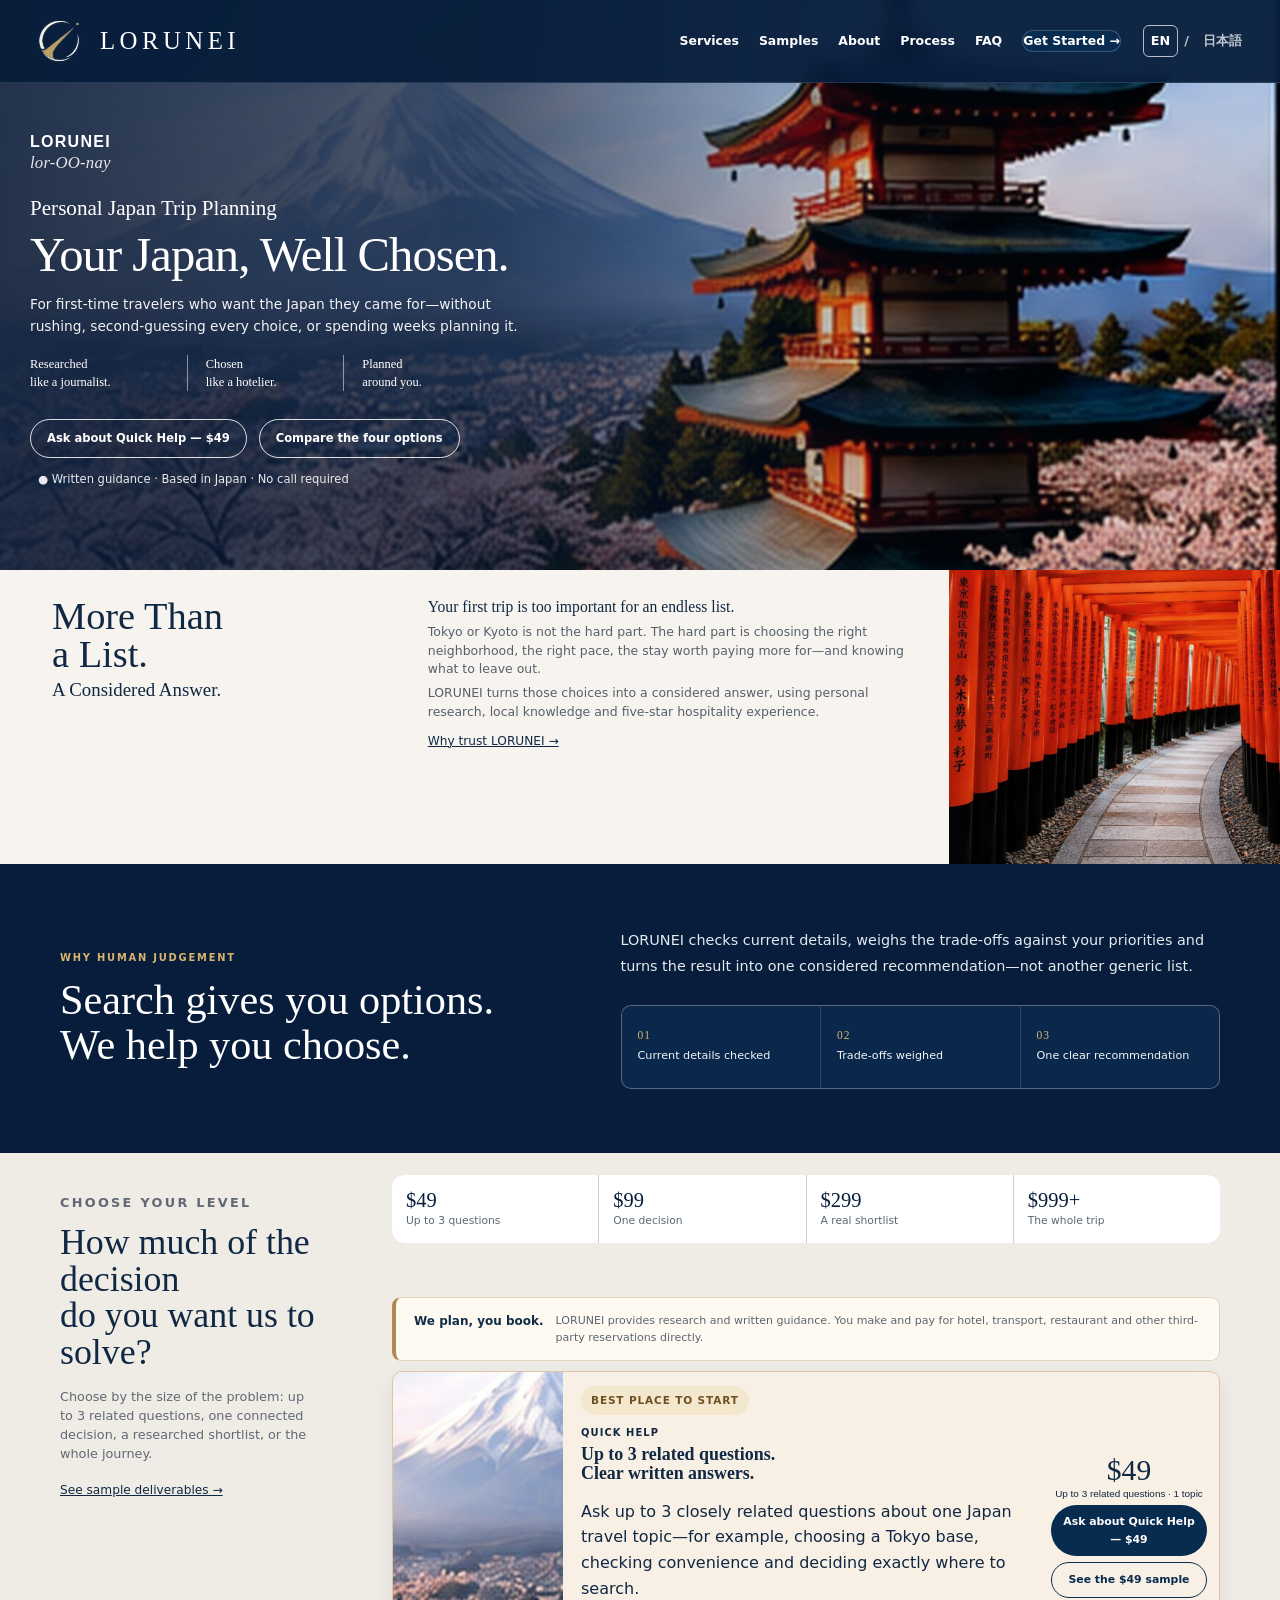
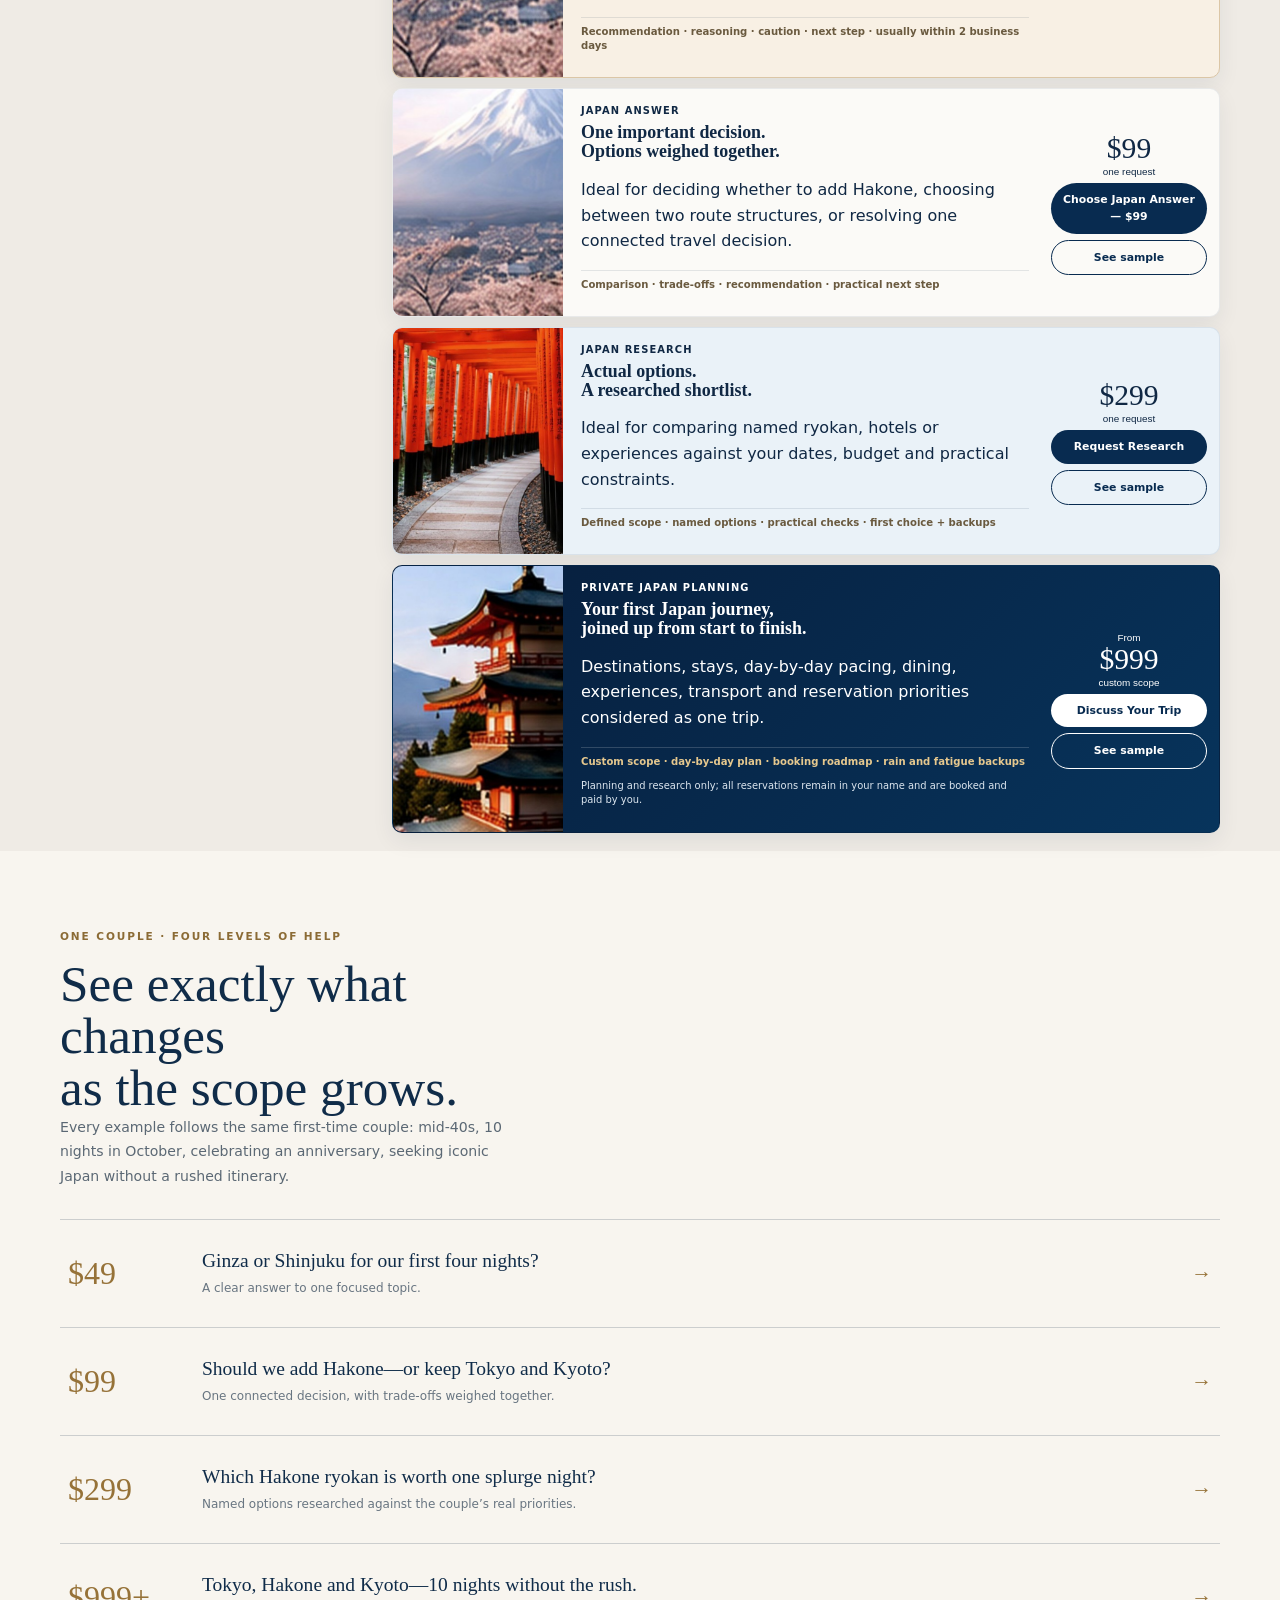
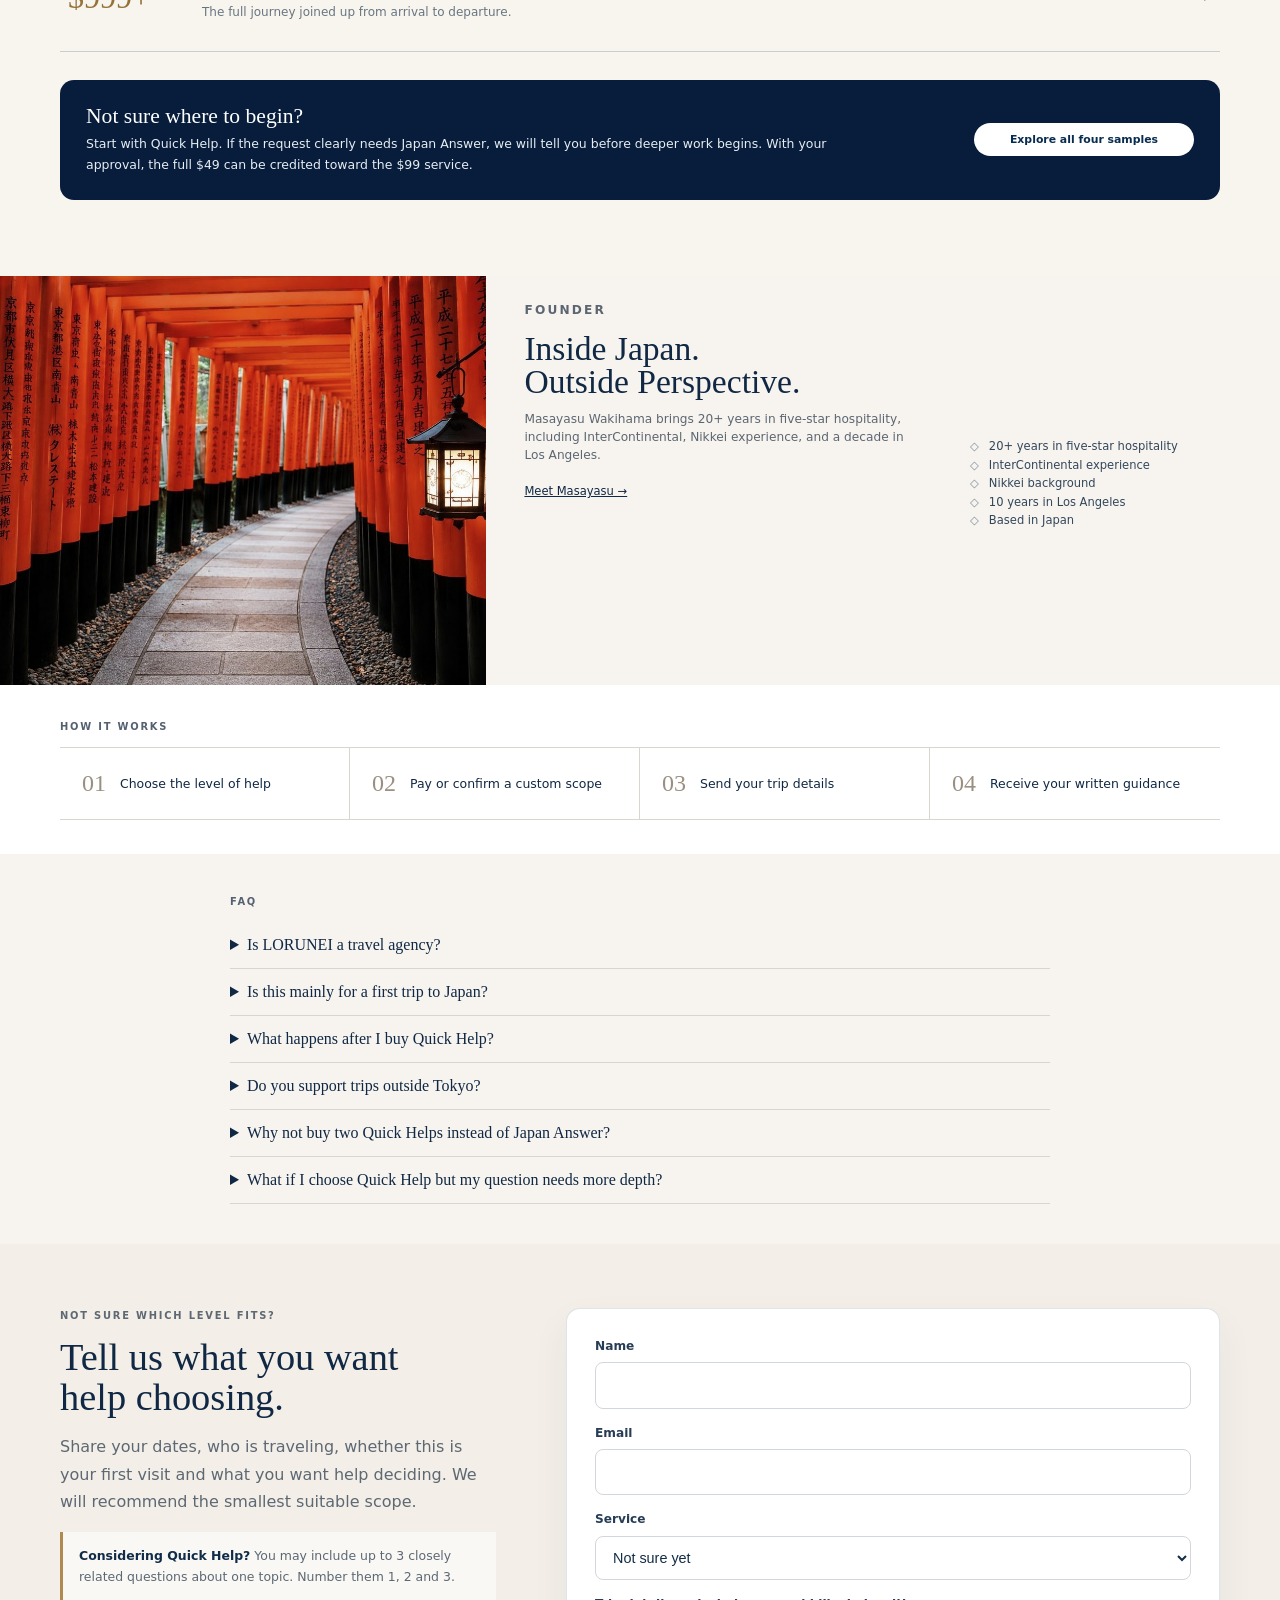
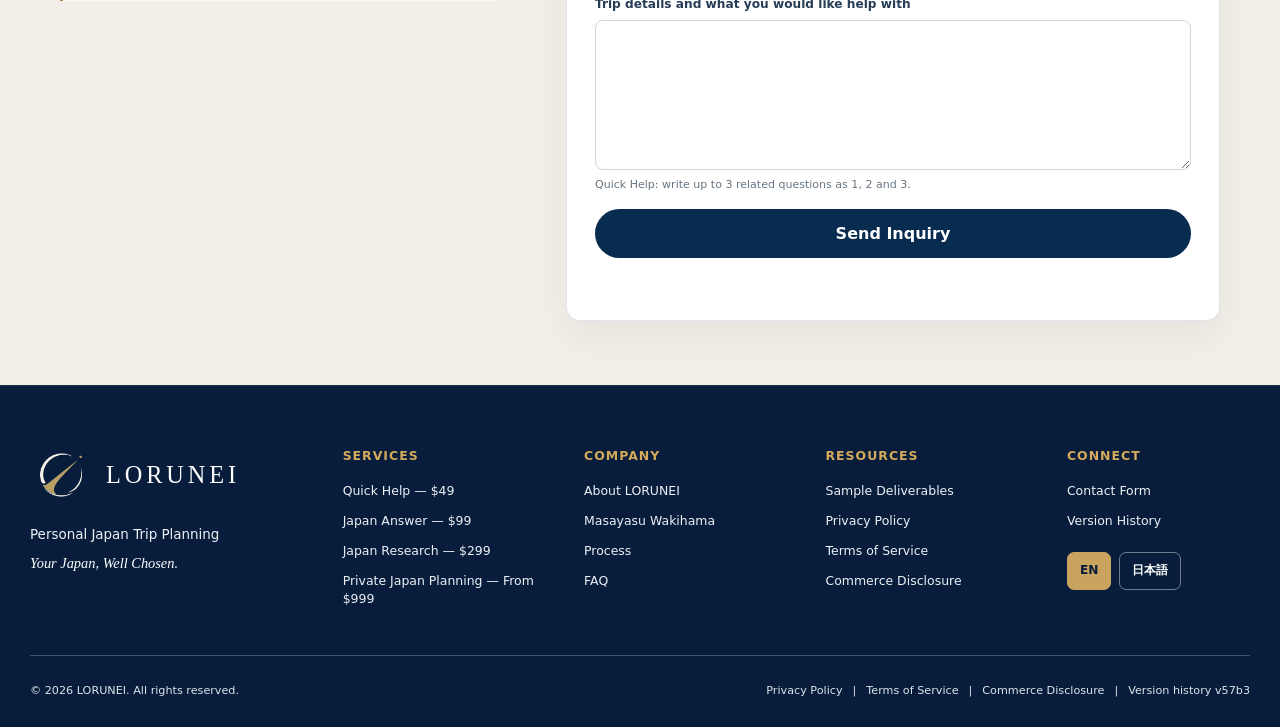
==== commit 6c23cd92: "Clean up revised v57 sources and publish v57b3 - Preserve the v57 Revised 2 customer-facing content " ====
--- a/index.html
+++ b/index.html
@@ -8,11 +8,11 @@
 <meta name="theme-color" content="#071d3b">
 <link rel="icon" href="assets/images/lorunei-logo-v41.png">
 <link rel="stylesheet" href="assets/css/style.css">
-<link rel="stylesheet" href="assets/css/v57b2.css">
-<script defer src="assets/js/v57b2.js"></script>
+<link rel="stylesheet" href="assets/css/v57b3.css">
+<script defer src="assets/js/v57b3.js"></script>
 <script defer src="assets/js/payments.js"></script>
 </head>
-<body class="v57b2-home">
+<body class="v57b3-home">
 <header class="site-header v39-header" id="top">
   <div class="container nav-wrap">
     <a class="brand v39-brand" href="#top" aria-label="LORUNEI home">
@@ -79,6 +79,24 @@
   </div>
 </section>
 
+<section class="v57-kai2-judgement" aria-labelledby="human-judgement-title">
+  <div class="container v57-kai2-judgement-grid">
+    <div class="v57-kai2-judgement-lead reveal">
+      <p class="v39-eyebrow"><span class="lang-en">WHY HUMAN JUDGEMENT</span><span class="lang-ja">人の判断を頼る意味</span></p>
+      <h2 id="human-judgement-title"><span class="lang-en">Search gives you options.<br>We help you choose.</span><span class="lang-ja">検索は候補をくれる。<br>LORUNEIは、選ぶための答えをつくる。</span></h2>
+    </div>
+    <div class="v57-kai2-judgement-copy reveal">
+      <p class="lang-en">LORUNEI checks current details, weighs the trade-offs against your priorities and turns the result into one considered recommendation—not another generic list.</p>
+      <p class="lang-ja">最新情報を確認し、希望・予算・旅のペースに照らして長所と短所を比較し、理由のある一つの提案にまとめます。情報の一覧を増やすためのサービスではありません。</p>
+      <div class="v57-kai2-proof-row">
+        <span><b>01</b><span class="lang-en">Current details checked</span><span class="lang-ja">最新情報を確認</span></span>
+        <span><b>02</b><span class="lang-en">Trade-offs weighed</span><span class="lang-ja">長所と短所を比較</span></span>
+        <span><b>03</b><span class="lang-en">One clear recommendation</span><span class="lang-ja">一つの明確な提案</span></span>
+      </div>
+    </div>
+  </div>
+</section>
+
 <section class="v39-services" id="services">
   <div class="container v39-services-grid">
     <div class="v39-services-lead reveal">
@@ -102,6 +120,10 @@
     </div>
 
     <div class="v39-service-list">
+      <aside class="v57-kai2-booking-boundary reveal">
+        <div class="lang-en"><strong>We plan, you book.</strong><span>LORUNEI provides research and written guidance. You make and pay for hotel, transport, restaurant and other third-party reservations directly.</span></div>
+        <div class="lang-ja"><strong>LORUNEIが計画し、予約はお客様が行います。</strong><span>調査と文章による提案を提供します。ホテル、交通、レストラン等の予約・契約・支払いは、お客様ご自身で行っていただきます。</span></div>
+      </aside>
       <article class="v39-service-card quick reveal" id="plan-quick">
         <img src="assets/images/service-answer.jpg" alt="Japan travel notes">
         <div class="v39-service-body">
@@ -150,8 +172,8 @@
       <article class="v39-service-card private reveal" id="plan-private">
         <img src="assets/images/service-private.jpg" alt="Private Japan planning">
         <div class="v39-service-body">
-          <div class="lang-en"><p class="v39-plan-kicker">PRIVATE JAPAN PLANNING</p><h3>Your first Japan journey,<br>joined up from start to finish.</h3><p>Destinations, stays, day-by-day pacing, dining, experiences, transport and reservation priorities considered as one trip.</p><p class="v57-service-proof">Custom scope · day-by-day plan · booking roadmap · rain and fatigue backups</p></div>
-          <div class="lang-ja"><p class="v39-plan-kicker">プライベート・ジャパン・プランニング</p><h3>初めての日本旅行を、<br>最初から最後まで一つに。</h3><p>都市、宿泊、日別のペース、食、体験、移動、予約優先順位を、一つの旅として組み立てます。</p><p class="v57-service-proof">個別設計・日別プラン・予約手順・雨天／疲労時の代替案</p></div>
+          <div class="lang-en"><p class="v39-plan-kicker">PRIVATE JAPAN PLANNING</p><h3>Your first Japan journey,<br>joined up from start to finish.</h3><p>Destinations, stays, day-by-day pacing, dining, experiences, transport and reservation priorities considered as one trip.</p><p class="v57-service-proof">Custom scope · day-by-day plan · booking roadmap · rain and fatigue backups</p><p class="v57-kai2-private-scope">Planning and research only; all reservations remain in your name and are booked and paid by you.</p></div>
+          <div class="lang-ja"><p class="v39-plan-kicker">プライベート・ジャパン・プランニング</p><h3>初めての日本旅行を、<br>最初から最後まで一つに。</h3><p>都市、宿泊、日別のペース、食、体験、移動、予約優先順位を、一つの旅として組み立てます。</p><p class="v57-service-proof">個別設計・日別プラン・予約手順・雨天／疲労時の代替案</p><p class="v57-kai2-private-scope">プランニングと調査を行うサービスです。予約名義はお客様とし、予約・支払いはお客様ご自身で行います。</p></div>
         </div>
         <div class="v39-service-action">
           <div class="v39-price"><small class="lang-en">From</small><small class="lang-ja">料金</small>$999<small class="lang-en">custom scope</small><small class="lang-ja">から</small></div>
@@ -247,8 +269,8 @@
 <section class="v40-inquiry" id="inquiry">
   <div class="container v40-inquiry-grid">
     <div class="reveal">
-      <div class="lang-en"><p class="v39-eyebrow">NOT SURE WHICH LEVEL FITS?</p><h2>Tell us the decision<br>you are trying to make.</h2><p>Share your dates, who is traveling, whether this is your first visit and the choice that feels hardest. We will recommend the smallest suitable scope.</p></div>
-      <div class="lang-ja"><p class="v39-eyebrow">どのサービスか迷ったら</p><h2>いま一番迷っていることを<br>教えてください。</h2><p>旅行日、人数、初訪日かどうか、難しいと感じている選択を送ってください。必要以上に大きくない、最適なサービスをご案内します。</p></div>
+      <div class="lang-en"><p class="v39-eyebrow">NOT SURE WHICH LEVEL FITS?</p><h2>Tell us what you want<br>help choosing.</h2><p>Share your dates, who is traveling, whether this is your first visit and what you want help deciding. We will recommend the smallest suitable scope.</p><p class="v57-kai2-quick-form-note"><strong>Considering Quick Help?</strong> You may include up to 3 closely related questions about one topic. Number them 1, 2 and 3.</p></div>
+      <div class="lang-ja"><p class="v39-eyebrow">どのサービスか迷ったら</p><h2>旅行について、相談したいことを<br>教えてください。</h2><p>旅行日、人数、初訪日かどうか、判断を手伝ってほしい内容を送ってください。必要以上に大きくない、最適なサービスをご案内します。</p><p class="v57-kai2-quick-form-note"><strong>Quick Helpをご検討の方へ：</strong>1つのテーマについて、関連する質問を3つまで送れます。1・2・3と番号をつけてご記入ください。</p></div>
     </div>
     <form class="v40-form reveal" id="loruneiInquiry" action="https://formspree.io/f/xeajbpvn" method="POST" data-formspree-form>
       <input type="hidden" name="_subject" value="LORUNEI website inquiry">
@@ -275,7 +297,7 @@
           <option value="private">プライベート・ジャパン・プランニング — $999〜</option>
         </select>
       </label>
-      <label><span class="lang-en">Tell us about your trip and hardest decision</span><span class="lang-ja">旅行内容と、いま一番迷っていること</span><textarea name="message" rows="6" required></textarea></label>
+      <label><span class="lang-en">Trip details and what you would like help with</span><span class="lang-ja">旅行内容と、相談したいこと</span><textarea name="message" rows="6" required aria-describedby="messageHelp"></textarea><small class="v57-kai2-field-help" id="messageHelp"><span class="lang-en">Quick Help: write up to 3 related questions as 1, 2 and 3.</span><span class="lang-ja">Quick Help：関連する質問3つまでを、1・2・3と分けてご記入ください。</span></small></label>
       <button class="v40-submit lang-en" type="submit">Send Inquiry</button>
       <button class="v40-submit lang-ja" type="submit">相談内容を送信</button>
       <p class="form-status" id="formStatus" role="status" aria-live="polite"></p>
@@ -404,7 +426,7 @@
       <span>|</span>
       <a href="legal.html?lang=en">Commerce Disclosure</a>
       <span>|</span>
-      <a href="changelog.html?lang=en">Version history <b>v57b2</b></a>
+      <a href="changelog.html?lang=en">Version history <b>v57b3</b></a>
     </div>
     <div class="lang-ja footer-legal-v51">
       <a href="privacy.html?lang=ja">プライバシーポリシー</a>
@@ -413,7 +435,7 @@
       <span>|</span>
       <a href="legal.html?lang=ja">特定商取引法に基づく表記</a>
       <span>|</span>
-      <a href="changelog.html?lang=ja">変更履歴 <b>v57b2</b></a>
+      <a href="changelog.html?lang=ja">変更履歴 <b>v57b3</b></a>
     </div>
   </div>
 </footer>
--- a/assets/css/v57b3.css
+++ b/assets/css/v57b3.css
@@ -0,0 +1,700 @@
+/* ==========================================================
+   LORUNEI v57b3 — consolidated homepage layer
+   Based on v57 (Revised 2); content preserved, technical cleanup only.
+   ========================================================== */
+/* ==========================================================
+   LORUNEI v57 — conversion + deliverable clarity layer
+   Built directly from v51 complete package.
+   Consolidates: hero pronunciation (v45), header/mobile fit (v48),
+   and the isolated five-column footer (v51) under one v52 scope.
+   ========================================================== */
+/* v45 — restore brand pronunciation guide without enlarging the logo */
+.v57b3-home .hero-name-guide{
+  display:inline-block;
+  margin:0 0 18px;
+  color:#fff;
+}
+.v57b3-home .hero-brand-name{
+  margin:0 0 2px!important;
+  font-family:Inter,-apple-system,BlinkMacSystemFont,"Segoe UI",sans-serif!important;
+  font-size:1rem!important;
+  line-height:1.2!important;
+  font-weight:750!important;
+  letter-spacing:.08em!important;
+  color:#fff!important;
+}
+.v57b3-home .hero-pronunciation{
+  margin:0!important;
+  font-family:Georgia,"Times New Roman",serif!important;
+  font-size:1.05rem!important;
+  line-height:1.25!important;
+  font-style:italic!important;
+  letter-spacing:.01em!important;
+  color:rgba(255,255,255,.88)!important;
+}
+html:lang(ja) .v57b3-home .hero-pronunciation{
+  font-family:-apple-system,BlinkMacSystemFont,"Hiragino Sans","Yu Gothic",Meiryo,sans-serif!important;
+  font-style:normal!important;
+  font-size:.92rem!important;
+  letter-spacing:.04em!important;
+}
+.v57b3-home .category-line{margin-top:0!important}
+@media(max-width:680px){
+  .v57b3-home .hero-name-guide{margin-bottom:14px}
+  .v57b3-home .hero-brand-name{font-size:.92rem!important}
+  .v57b3-home .hero-pronunciation{font-size:.96rem!important}
+  html:lang(ja) .v57b3-home .hero-pronunciation{font-size:.88rem!important}
+}
+
+/* ==========================================================
+   LORUNEI v48
+   Complete header reset + Japanese desktop/mobile fit
+   ========================================================== */
+.v57b3-home{overflow-x:hidden!important}
+.v57b3-home *{box-sizing:border-box;min-width:0}
+
+/* HEADER: same navy, higher-contrast mark */
+.v57b3-home .site-header{
+  position:absolute!important;top:0!important;left:0!important;right:0!important;z-index:100!important;
+  background:rgba(7,29,59,.94)!important;
+  border-bottom:1px solid rgba(255,255,255,.12)!important;
+  color:#fff!important;
+  backdrop-filter:blur(10px)!important;
+}
+.v57b3-home .nav-wrap{
+  width:min(1220px,calc(100% - 48px))!important;
+  height:82px!important;margin:0 auto!important;
+  display:grid!important;grid-template-columns:310px minmax(0,1fr)!important;
+  align-items:center!important;gap:30px!important;
+}
+.v57b3-home .v39-brand{
+  display:flex!important;align-items:center!important;gap:12px!important;
+  width:300px!important;min-width:300px!important;text-decoration:none!important;
+}
+.v57b3-home .header-symbol{
+  display:block!important;width:58px!important;height:58px!important;flex:0 0 58px!important;
+  object-fit:contain!important;background:transparent!important;border:0!important;box-shadow:none!important;
+  opacity:1!important;filter:drop-shadow(0 0 1px rgba(255,255,255,.18))!important;
+}
+.v57b3-home .header-brand-name{
+  display:block!important;color:#fff!important;white-space:nowrap!important;
+  font-family:Georgia,"Times New Roman",serif!important;
+  font-size:1.55rem!important;line-height:1!important;font-weight:500!important;letter-spacing:.18em!important;
+}
+.v57b3-home .menu-toggle{display:none!important}
+.v57b3-home .main-nav{
+  position:static!important;display:flex!important;align-items:center!important;justify-content:flex-end!important;
+  gap:20px!important;padding:0!important;margin:0!important;
+  background:transparent!important;border:0!important;color:#fff!important;
+  white-space:nowrap!important;overflow:visible!important;
+}
+.v57b3-home .main-nav .nav-localized{display:none!important;align-items:center!important;gap:20px!important}
+html:lang(en) .v57b3-home .main-nav .nav-localized.lang-en{display:flex!important}
+html:lang(ja) .v57b3-home .main-nav .nav-localized.lang-ja{display:flex!important}
+.v57b3-home .main-nav .nav-localized a{
+  display:inline-flex!important;align-items:center!important;
+  margin:0!important;padding:0!important;
+  color:#fff!important;text-decoration:none!important;font-size:.78rem!important;font-weight:700!important;
+}
+.v57b3-home .main-nav .button-sm{
+  padding:10px 18px!important;border-radius:999px!important;
+  background:#082b50!important;border:1px solid rgba(255,255,255,.2)!important;color:#fff!important;
+}
+.v57b3-home .lang-switch{
+  display:flex!important;align-items:center!important;gap:6px!important;
+  margin-left:2px!important;color:rgba(255,255,255,.74)!important;flex:0 0 auto!important;
+}
+.v57b3-home .lang-switch .lang-btn{
+  border:1px solid transparent!important;background:transparent!important;color:rgba(255,255,255,.74)!important;
+  border-radius:6px!important;padding:5px 7px!important;cursor:pointer!important;
+}
+.v57b3-home .lang-switch .lang-btn.active{color:#fff!important;border-color:rgba(255,255,255,.7)!important}
+
+/* Japanese desktop: fit cleanly, no overflow */
+html:lang(ja) .v57b3-home .nav-wrap{grid-template-columns:290px minmax(0,1fr)!important;gap:22px!important}
+html:lang(ja) .v57b3-home .v39-brand{width:280px!important;min-width:280px!important}
+html:lang(ja) .v57b3-home .main-nav{gap:14px!important}
+html:lang(ja) .v57b3-home .main-nav .nav-localized{gap:14px!important}
+html:lang(ja) .v57b3-home .main-nav .nav-localized a{font-size:.73rem!important;letter-spacing:0!important}
+
+/* HERO */
+.v57b3-home .v39-hero .hero-stage{
+  width:min(1220px,calc(100% - 48px))!important;
+  padding-top:132px!important;padding-bottom:54px!important;margin:0 auto!important;
+}
+.v57b3-home .hero-copy{width:min(700px,100%)!important;max-width:100%!important}
+html:lang(ja) .v57b3-home .hero-copy{width:min(680px,100%)!important}
+html:lang(ja) .v57b3-home .category-line{
+  max-width:100%!important;white-space:normal!important;overflow-wrap:anywhere!important;
+  font-size:1rem!important;line-height:1.5!important;
+}
+html:lang(ja) .v57b3-home .ja-hero-title{
+  max-width:100%!important;margin-right:0!important;
+  white-space:normal!important;word-break:keep-all!important;overflow-wrap:normal!important;
+  line-break:strict!important;
+  font-size:clamp(2.75rem,4.6vw,4.8rem)!important;line-height:1.14!important;letter-spacing:0!important;
+}
+html:lang(ja) .v57b3-home .hero-lede{
+  width:min(620px,100%)!important;max-width:100%!important;
+  font-size:.96rem!important;line-height:1.85!important;white-space:normal!important;
+}
+html:lang(ja) .v57b3-home .brand-manifesto span{
+  white-space:normal!important;overflow-wrap:anywhere!important;
+}
+
+/* Generic Japanese containment across cards/footer */
+html:lang(ja) .v57b3-home h1,
+html:lang(ja) .v57b3-home h2,
+html:lang(ja) .v57b3-home h3,
+html:lang(ja) .v57b3-home p,
+html:lang(ja) .v57b3-home a,
+html:lang(ja) .v57b3-home span,
+html:lang(ja) .v57b3-home div,
+html:lang(ja) .v57b3-home summary,
+html:lang(ja) .v57b3-home label,
+html:lang(ja) .v57b3-home button{
+  max-width:100%;white-space:normal;overflow-wrap:anywhere;
+}
+html:lang(ja) .v57b3-home .v39-service-card,
+html:lang(ja) .v57b3-home .v39-service-body,
+html:lang(ja) .v57b3-home .v39-service-action,
+html:lang(ja) .v57b3-home .v39-footer-top,
+html:lang(ja) .v57b3-home .v39-footer-bottom{min-width:0!important}
+
+/* Footer logo: same bright symbol on navy */
+.v57b3-home .footer-brand-lockup img{
+  width:60px!important;height:60px!important;flex:0 0 60px!important;
+  object-fit:contain!important;opacity:1!important;filter:none!important;
+}
+
+/* MID DESKTOP: avoid the cramped nav seen in screenshots */
+@media(max-width:1180px) and (min-width:901px){
+  .v57b3-home .nav-wrap{
+    width:calc(100% - 34px)!important;
+    grid-template-columns:245px minmax(0,1fr)!important;gap:16px!important;
+  }
+  .v57b3-home .v39-brand{width:235px!important;min-width:235px!important;gap:9px!important}
+  .v57b3-home .header-symbol{width:46px!important;height:46px!important;flex-basis:46px!important}
+  .v57b3-home .header-brand-name{font-size:1.22rem!important;letter-spacing:.13em!important}
+  .v57b3-home .main-nav,.v57b3-home .main-nav .nav-localized{gap:12px!important}
+  .v57b3-home .main-nav .nav-localized a{font-size:.72rem!important}
+  html:lang(ja) .v57b3-home .nav-wrap{grid-template-columns:225px minmax(0,1fr)!important}
+  html:lang(ja) .v57b3-home .v39-brand{width:215px!important;min-width:215px!important}
+  html:lang(ja) .v57b3-home .main-nav,html:lang(ja) .v57b3-home .main-nav .nav-localized{gap:9px!important}
+  html:lang(ja) .v57b3-home .main-nav .nav-localized a{font-size:.68rem!important}
+}
+
+/* MOBILE / TABLET */
+@media(max-width:900px){
+  .v57b3-home .nav-wrap{
+    width:calc(100% - 24px)!important;height:70px!important;
+    display:flex!important;align-items:center!important;justify-content:space-between!important;gap:10px!important;
+  }
+  .v57b3-home .v39-brand{width:auto!important;min-width:0!important;gap:8px!important}
+  .v57b3-home .header-symbol{width:44px!important;height:44px!important;flex-basis:44px!important}
+  .v57b3-home .header-brand-name{font-size:1.15rem!important;letter-spacing:.11em!important}
+  .v57b3-home .menu-toggle{
+    display:flex!important;width:44px!important;height:44px!important;flex:0 0 44px!important;
+    flex-direction:column!important;align-items:center!important;justify-content:center!important;gap:5px!important;
+    padding:8px!important;border:1px solid rgba(255,255,255,.28)!important;border-radius:10px!important;
+    background:transparent!important;
+  }
+  .v57b3-home .menu-toggle span{display:block!important;width:22px!important;height:2px!important;background:#fff!important;margin:0!important;border-radius:2px!important}
+  .v57b3-home .main-nav{
+    position:absolute!important;top:70px!important;left:0!important;right:0!important;
+    display:none!important;flex-direction:column!important;align-items:stretch!important;gap:14px!important;
+    padding:20px 18px 24px!important;background:#071d3b!important;border-top:1px solid rgba(255,255,255,.12)!important;
+    white-space:normal!important;max-height:calc(100vh - 70px)!important;overflow-y:auto!important;
+  }
+  .v57b3-home .main-nav.open{display:flex!important}
+  .v57b3-home .main-nav .nav-localized{width:100%!important;flex-direction:column!important;align-items:stretch!important;gap:4px!important}
+  html:lang(en) .v57b3-home .main-nav .nav-localized.lang-en,
+  html:lang(ja) .v57b3-home .main-nav .nav-localized.lang-ja{display:flex!important}
+  .v57b3-home .main-nav .nav-localized a{
+    display:block!important;width:100%!important;padding:10px 8px!important;text-align:left!important;
+    font-size:.9rem!important;white-space:normal!important;
+  }
+  .v57b3-home .main-nav .button-sm{text-align:center!important;margin-top:4px!important}
+  .v57b3-home .lang-switch{justify-content:center!important;margin:4px 0 0!important;padding-top:10px!important;border-top:1px solid rgba(255,255,255,.12)!important}
+  .v57b3-home .v39-hero .hero-stage{
+    width:calc(100% - 24px)!important;padding-top:108px!important;padding-bottom:34px!important;
+  }
+  .v57b3-home .hero-copy{width:100%!important;max-width:100%!important}
+  html:lang(ja) .v57b3-home .category-line{font-size:.9rem!important;line-height:1.55!important}
+  html:lang(ja) .v57b3-home .ja-hero-title{
+    width:100%!important;max-width:100%!important;
+    font-size:clamp(1.95rem,9.4vw,2.65rem)!important;line-height:1.28!important;
+    word-break:keep-all!important;overflow-wrap:normal!important;
+  }
+  html:lang(ja) .v57b3-home .hero-lede{
+    width:100%!important;font-size:.84rem!important;line-height:1.8!important;
+  }
+  .v57b3-home .brand-manifesto{grid-template-columns:1fr!important;gap:7px!important;width:100%!important}
+  .v57b3-home .brand-manifesto span{border-left:0!important;padding:0!important}
+  .v57b3-home .hero-actions{display:grid!important;grid-template-columns:1fr!important;width:100%!important;gap:9px!important}
+  .v57b3-home .hero-actions a{width:100%!important;max-width:100%!important;white-space:normal!important}
+  .v57b3-home .based{display:block!important;max-width:100%!important;white-space:normal!important}
+  .v57b3-home .v39-service-card{width:100%!important;grid-template-columns:minmax(0,1fr)!important;overflow:hidden!important}
+  .v57b3-home .v39-service-card>img{width:100%!important;height:140px!important}
+  .v57b3-home .v39-service-body,.v57b3-home .v39-service-action{width:100%!important;padding-left:16px!important;padding-right:16px!important}
+  .v57b3-home .v39-btn{width:100%!important;max-width:100%!important;white-space:normal!important}
+  .v57b3-home .v40-form{width:100%!important;max-width:100%!important;overflow:hidden!important}
+  .v57b3-home .v40-form input,.v57b3-home .v40-form select,.v57b3-home .v40-form textarea{width:100%!important;max-width:100%!important;min-width:0!important;font-size:16px!important}
+}
+
+@media(max-width:390px){
+  .v57b3-home .nav-wrap{width:calc(100% - 18px)!important}
+  .v57b3-home .header-symbol{width:40px!important;height:40px!important;flex-basis:40px!important}
+  .v57b3-home .header-brand-name{font-size:1.02rem!important;letter-spacing:.09em!important}
+  .v57b3-home .v39-hero .hero-stage{width:calc(100% - 20px)!important}
+  html:lang(ja) .v57b3-home .ja-hero-title{font-size:1.82rem!important;line-height:1.32!important}
+  html:lang(ja) .v57b3-home .category-line{font-size:.83rem!important}
+}
+
+/* ==========================================================
+   LORUNEI v51 — final isolated footer
+   This footer does NOT reuse the legacy v39 footer grid.
+   ========================================================== */
+.v57b3-home .site-footer-v51{
+  background:#071d3b;
+  color:#f7f1e7;
+  padding:58px 0 0;
+  border-top:1px solid rgba(255,255,255,.08);
+}
+.v57b3-home .footer-grid-v51{
+  width:min(1220px,calc(100% - 48px));
+  margin:0 auto;
+  display:grid;
+  grid-template-columns:1.35fr 1fr 1fr 1fr .9fr;
+  gap:38px;
+  align-items:start;
+  padding-bottom:46px;
+}
+.v57b3-home .footer-grid-v51 > *{min-width:0}
+.v57b3-home .footer-brand-v51{min-width:0}
+.v57b3-home .footer-brand-lockup-v51{
+  display:flex;
+  align-items:center;
+  gap:14px;
+  margin-bottom:18px;
+  white-space:nowrap;
+}
+.v57b3-home .footer-symbol-v51{
+  display:block;
+  width:62px;
+  height:62px;
+  flex:0 0 62px;
+  object-fit:contain;
+}
+.v57b3-home .footer-name-v51{
+  color:#fff;
+  font:500 1.52rem/1 Georgia,"Times New Roman",serif;
+  letter-spacing:.16em;
+  white-space:nowrap;
+}
+.v57b3-home .footer-brand-copy-v51{
+  max-width:270px;
+  color:#eef2f5;
+}
+.v57b3-home .footer-brand-copy-v51 p{
+  margin:0 0 7px;
+  font-size:.84rem;
+  line-height:1.65;
+}
+.v57b3-home .footer-brand-copy-v51 em{
+  display:block;
+  margin:0;
+  color:#fff;
+  font:italic 400 .9rem/1.5 Georgia,"Times New Roman",serif;
+}
+html:lang(ja) .v57b3-home .footer-brand-copy-v51 em{
+  font-family:-apple-system,BlinkMacSystemFont,"Hiragino Sans","Yu Gothic",Meiryo,sans-serif;
+  font-style:normal;
+  font-size:.82rem;
+}
+.v57b3-home .footer-col-v51 h3{
+  margin:5px 0 18px;
+  color:#d5aa5c;
+  font-size:.78rem;
+  line-height:1.2;
+  letter-spacing:.08em;
+  text-transform:uppercase;
+}
+html:lang(ja) .v57b3-home .footer-col-v51 h3{
+  text-transform:none;
+  letter-spacing:.03em;
+  font-size:.84rem;
+}
+.v57b3-home .footer-links-v51{
+  display:grid;
+  gap:12px;
+}
+.v57b3-home .footer-links-v51 a{
+  color:#edf1f5;
+  text-decoration:none;
+  font-size:.78rem;
+  line-height:1.45;
+  overflow-wrap:anywhere;
+}
+.v57b3-home .footer-links-v51 a:hover{text-decoration:underline}
+.v57b3-home .footer-language-v51{
+  display:flex;
+  gap:8px;
+  margin-top:22px;
+}
+.v57b3-home .footer-language-v51 .lang-btn{
+  border:1px solid rgba(255,255,255,.42);
+  color:#fff;
+  background:transparent;
+  border-radius:7px;
+  padding:8px 12px;
+  font-size:.76rem;
+  cursor:pointer;
+}
+.v57b3-home .footer-language-v51 .lang-btn.active{
+  background:#c9a45f;
+  color:#071d3b;
+  border-color:#c9a45f;
+}
+.v57b3-home .footer-bottom-v51{
+  width:min(1220px,calc(100% - 48px));
+  margin:0 auto;
+  border-top:1px solid rgba(255,255,255,.24);
+  min-height:72px;
+  display:flex;
+  align-items:center;
+  justify-content:space-between;
+  gap:24px;
+  color:#dce3e9;
+  font-size:.7rem;
+}
+.v57b3-home .footer-legal-v51{
+  align-items:center;
+  gap:10px;
+  white-space:nowrap;
+}
+html:lang(en) .v57b3-home .footer-legal-v51.lang-en{display:flex!important}
+html:lang(ja) .v57b3-home .footer-legal-v51.lang-ja{display:flex!important}
+.v57b3-home .footer-legal-v51 a{color:#dce3e9;text-decoration:none}
+.v57b3-home .footer-legal-v51 a:hover{text-decoration:underline}
+
+/* desktop Japanese gets a little more room in labels */
+@media(min-width:901px){
+  html:lang(ja) .v57b3-home .footer-grid-v51{
+    grid-template-columns:1.3fr 1fr .95fr 1.15fr .9fr;
+    gap:32px;
+  }
+  html:lang(ja) .v57b3-home .footer-links-v51 a{
+    font-size:.76rem;
+    line-height:1.55;
+    word-break:normal;
+    overflow-wrap:anywhere;
+  }
+}
+
+/* Tablet/mobile: deliberately simple and collision-proof */
+@media(max-width:900px){
+  .v57b3-home .site-footer-v51{padding-top:40px}
+  .v57b3-home .footer-grid-v51{
+    width:calc(100% - 32px);
+    grid-template-columns:1fr 1fr;
+    gap:32px 24px;
+    padding-bottom:34px;
+  }
+  .v57b3-home .footer-brand-v51{
+    grid-column:1 / -1;
+  }
+  .v57b3-home .footer-brand-copy-v51{max-width:100%}
+  .v57b3-home .footer-bottom-v51{
+    width:calc(100% - 32px);
+    min-height:0;
+    padding:22px 0 28px;
+    flex-direction:column;
+    align-items:flex-start;
+  }
+  .v57b3-home .footer-legal-v51{
+    flex-wrap:wrap;
+    white-space:normal;
+  }
+}
+@media(max-width:560px){
+  .v57b3-home .footer-grid-v51{grid-template-columns:1fr}
+  .v57b3-home .footer-brand-v51{grid-column:auto}
+  .v57b3-home .footer-brand-lockup-v51{gap:10px}
+  .v57b3-home .footer-symbol-v51{width:54px;height:54px;flex-basis:54px}
+  .v57b3-home .footer-name-v51{font-size:1.28rem;letter-spacing:.13em}
+}
+
+/* v52 QA fix: language visibility rules in style.css use display:block!important.
+   Restore the intended vertical grid for the localized footer link groups. */
+html:lang(en) .v57b3-home .footer-links-v51.lang-en{display:grid!important}
+html:lang(ja) .v57b3-home .footer-links-v51.lang-ja{display:grid!important}
+
+
+/* ==========================================================
+   LORUNEI v54 — public form receipt + footer polish
+   ========================================================== */
+/* Keep Formspree's honeypot available to bots but invisible to guests. */
+.v57b3-home .hp-field{
+  position:absolute!important;
+  left:-9999px!important;
+  width:1px!important;
+  height:1px!important;
+  opacity:0!important;
+  pointer-events:none!important;
+}
+
+/* Version number only: keep inherited color/weight, double the size. */
+.v57b3-home .footer-legal-v51 a[href*="changelog"] b{
+  font-size:1em;
+  font-weight:inherit;
+}
+
+
+/* ==========================================================
+   LORUNEI v57 — submission receipt
+   ========================================================== */
+.v57b3-home .submission-receipt[hidden]{display:none!important}
+.v57b3-home .submission-receipt{margin-top:22px;padding:22px;border:1px solid rgba(7,29,59,.16);border-radius:14px;background:#f8f6f1;color:#102c49}
+.v57b3-home .submission-receipt h3{margin:4px 0 10px;font:500 1.35rem/1.3 Georgia,"Times New Roman",serif}
+.v57b3-home .receipt-kicker{margin:0!important;color:#8a6a2f;font-size:.7rem!important;font-weight:800;letter-spacing:.14em}
+.v57b3-home .receipt-intro,.v57b3-home .receipt-note{margin:0 0 18px!important;font-size:.82rem!important;line-height:1.65!important;color:#5f6b75}
+.v57b3-home .receipt-details{margin:0;display:grid;gap:0;border-top:1px solid rgba(7,29,59,.12)}
+.v57b3-home .receipt-details>div{display:grid;grid-template-columns:120px minmax(0,1fr);gap:14px;padding:10px 0;border-bottom:1px solid rgba(7,29,59,.1)}
+.v57b3-home .receipt-details dt{font-size:.75rem;font-weight:800;color:#536170}
+.v57b3-home .receipt-details dd{margin:0;font-size:.8rem;line-height:1.55;overflow-wrap:anywhere}
+.v57b3-home .receipt-message-row dd{white-space:pre-wrap}
+.v57b3-home .receipt-actions{display:flex;flex-wrap:wrap;gap:10px;margin-top:18px}
+.v57b3-home .receipt-button{border:1px solid #0b345d;border-radius:999px;background:#fff;color:#0b345d;padding:9px 14px;font:700 .76rem/1 -apple-system,BlinkMacSystemFont,"Segoe UI",sans-serif;cursor:pointer}
+.v57b3-home .receipt-button:hover{background:#eef3f7}
+.v57b3-home .receipt-action-status{min-height:1.3em;margin:10px 0 0!important;font-size:.76rem!important;color:#36566f}
+.v57b3-home .receipt-note{margin-top:8px!important;margin-bottom:0!important}
+@media(max-width:560px){.v57b3-home .receipt-details>div{grid-template-columns:1fr;gap:3px}.v57b3-home .receipt-actions{display:grid;grid-template-columns:1fr}.v57b3-home .receipt-button{width:100%}}
+@media print{body *{visibility:hidden!important}#submissionReceipt,#submissionReceipt *{visibility:visible!important}#submissionReceipt{display:block!important;position:absolute!important;left:0!important;top:0!important;width:100%!important;margin:0!important;padding:18mm!important;border:0!important;background:#fff!important}#submissionReceipt .receipt-actions,#submissionReceipt .receipt-action-status,#submissionReceipt .receipt-note{display:none!important}}
+
+
+/* ==========================================================
+   LORUNEI v57 — Try LORUNEI + concrete deliverables
+   ========================================================== */
+.v57b3-home .v55-start-badge{
+  display:inline-flex;align-items:center;width:max-content;max-width:100%;
+  margin:0 0 10px;padding:6px 10px;border-radius:999px;
+  background:#f3e7ce;color:#6f5121;font-size:.66rem;font-weight:850;
+  letter-spacing:.08em;text-transform:uppercase;
+}
+html:lang(ja) .v57b3-home .v55-start-badge{letter-spacing:.03em;text-transform:none}
+.v57b3-home .v55-upgrade-note{
+  margin:14px 0 0;padding-top:12px;border-top:1px solid rgba(7,29,59,.12);
+  color:#536170;font-size:.74rem;line-height:1.55;
+}
+.v57b3-home .v55-upgrade-note strong{color:#102c49}
+
+.v57b3-home .v55-deliverables{
+  background:#f5f1ea;color:#102c49;padding:82px 0;
+}
+.v57b3-home .v55-deliverables-head{
+  display:grid;grid-template-columns:minmax(0,.8fr) minmax(0,1.2fr);gap:54px;align-items:end;
+  margin-bottom:34px;
+}
+.v57b3-home .v55-deliverables-head h2{
+  margin:5px 0 0;font:400 clamp(2.3rem,4vw,4.2rem)/1 Georgia,"Times New Roman",serif;
+}
+.v57b3-home .v55-deliverables-head p{margin:0;color:#596773;line-height:1.8;max-width:690px}
+.v57b3-home .v55-example-question{
+  margin:0 0 24px;padding:16px 18px;border-left:3px solid #b18a4f;background:#fff;
+  border-radius:0 10px 10px 0;font-size:.9rem;line-height:1.65;
+}
+.v57b3-home .v55-output-grid{
+  display:grid;grid-template-columns:minmax(0,.86fr) minmax(0,1.14fr);gap:24px;align-items:stretch;
+}
+.v57b3-home .v55-output-card{
+  background:#fff;border:1px solid rgba(7,29,59,.12);border-radius:16px;overflow:hidden;
+  box-shadow:0 12px 32px rgba(7,29,59,.06);
+}
+.v57b3-home .v55-output-card.answer{border-color:rgba(177,138,79,.42)}
+.v57b3-home .v55-output-top{
+  display:flex;justify-content:space-between;align-items:flex-start;gap:14px;
+  padding:19px 21px 16px;border-bottom:1px solid rgba(7,29,59,.1);
+}
+.v57b3-home .v55-output-type{margin:0;font-size:.68rem;font-weight:850;letter-spacing:.11em;color:#7d653c;text-transform:uppercase}
+html:lang(ja) .v57b3-home .v55-output-type{text-transform:none;letter-spacing:.03em}
+.v57b3-home .v55-output-title{margin:3px 0 0;font:500 1.25rem/1.25 Georgia,"Times New Roman",serif}
+.v57b3-home .v55-output-price{font:500 1.75rem/1 Georgia,"Times New Roman",serif;white-space:nowrap;color:#071d3b;flex:0 0 auto}
+.v57b3-home .v55-doc{padding:20px 21px}
+.v57b3-home .v55-doc-row{padding:11px 0;border-bottom:1px solid rgba(7,29,59,.08)}
+.v57b3-home .v55-doc-row:last-child{border-bottom:0}
+.v57b3-home .v55-doc-label{display:block;margin-bottom:4px;font-size:.68rem;font-weight:850;letter-spacing:.06em;text-transform:uppercase;color:#6d7780}
+html:lang(ja) .v57b3-home .v55-doc-label{text-transform:none;letter-spacing:.02em}
+.v57b3-home .v55-doc p{margin:0;font-size:.83rem;line-height:1.62;color:#334c60}
+.v57b3-home .v55-recommendation{font-weight:800;color:#102c49!important}
+.v57b3-home .v55-mini-table{width:100%;border-collapse:collapse;margin-top:6px;font-size:.74rem}
+.v57b3-home .v55-mini-table th,.v57b3-home .v55-mini-table td{padding:7px 5px;border-bottom:1px solid rgba(7,29,59,.08);text-align:left}
+.v57b3-home .v55-mini-table th{font-weight:800;color:#536170}
+.v57b3-home .v55-mini-table td:first-child{font-weight:800;color:#102c49}
+.v57b3-home .v55-output-foot{
+  padding:14px 21px;background:#faf8f4;border-top:1px solid rgba(7,29,59,.08);
+  color:#68727b;font-size:.72rem;line-height:1.5;
+}
+.v57b3-home .v55-why99{
+  margin-top:26px;display:grid;grid-template-columns:minmax(0,.7fr) minmax(0,1.3fr);gap:24px;
+  padding:25px;border:1px solid rgba(7,29,59,.13);border-radius:15px;background:#0a2b4e;color:#fff;
+}
+.v57b3-home .v55-why99 h3{margin:0;font:500 clamp(1.35rem,2.2vw,2rem)/1.25 Georgia,"Times New Roman",serif;color:#fff}
+.v57b3-home .v55-why99 p{margin:0;color:#eef2f5;font-size:.86rem;line-height:1.75}
+.v57b3-home .v55-why99 strong{color:#e2bd79}
+.v57b3-home .v55-start-strip{
+  margin-top:24px;display:grid;grid-template-columns:minmax(0,1fr) auto;gap:24px;align-items:center;
+  padding:22px 24px;border-radius:15px;background:#fff;border:1px solid rgba(177,138,79,.32);
+}
+.v57b3-home .v55-start-strip h3{margin:0 0 5px;font:500 1.28rem/1.25 Georgia,"Times New Roman",serif}
+.v57b3-home .v55-start-strip p{margin:0;color:#596773;font-size:.82rem;line-height:1.6}
+.v57b3-home .v55-start-strip .v39-btn{min-width:190px;text-align:center}
+
+@media(max-width:900px){
+  .v57b3-home .v55-deliverables{padding:62px 0}
+  .v57b3-home .v55-deliverables-head,.v57b3-home .v55-output-grid,.v57b3-home .v55-why99{grid-template-columns:1fr}
+  .v57b3-home .v55-deliverables-head{gap:16px}
+  .v57b3-home .v55-output-grid{gap:18px}
+  .v57b3-home .v55-start-strip{grid-template-columns:1fr}
+  .v57b3-home .v55-start-strip .v39-btn{width:100%;min-width:0}
+}
+@media(max-width:560px){
+  .v57b3-home .v55-deliverables-head h2{font-size:2.15rem}
+  .v57b3-home .v55-output-price{font-size:1.45rem}
+  .v57b3-home .v55-output-title{font-size:1.08rem}
+  .v57b3-home .v55-output-type{font-size:.61rem}
+  .v57b3-home .v55-output-top{gap:10px}
+  .v57b3-home .v55-output-top{padding:17px}
+  .v57b3-home .v55-doc{padding:17px}
+  .v57b3-home .v55-mini-table{font-size:.68rem}
+  .v57b3-home .v55-why99,.v57b3-home .v55-start-strip{padding:19px}
+}
+
+/* ==========================================================
+   LORUNEI v57 — first-trip conversion path
+   ========================================================== */
+.v57b3-home .v39-services-grid{align-items:start}
+.v57b3-home .v39-services-lead{grid-row:1 / span 2}
+.v57b3-home .v57-choice-strip{grid-column:2;grid-row:1}
+.v57b3-home .v39-service-list{grid-column:2;grid-row:2}
+.v57b3-home .v57-choice-strip{
+  display:grid;grid-template-columns:repeat(4,minmax(0,1fr));gap:1px;
+  overflow:hidden;margin:0 0 12px;border-radius:12px;background:rgba(7,29,59,.14)
+}
+.v57b3-home .v57-choice-strip a{
+  display:flex;min-height:68px;flex-direction:column;justify-content:center;gap:3px;
+  padding:12px 14px;background:#fff;color:#102c49;text-decoration:none
+}
+.v57b3-home .v57-choice-strip a:hover{background:#f8f4ed}
+.v57b3-home .v57-choice-strip strong{font:500 1.28rem/1 Georgia,"Times New Roman",serif;color:#071d3b}
+.v57b3-home .v57-choice-strip span{font-size:.67rem;line-height:1.35;color:#596773}
+.v57b3-home .v57-service-proof{
+  margin-top:8px!important;padding-top:7px;border-top:1px solid rgba(7,29,59,.1);
+  font-size:.63rem!important;line-height:1.4!important;font-weight:700;color:#6a5a3f!important
+}
+.v57b3-home .v39-service-card.private .v57-service-proof{border-color:rgba(255,255,255,.17);color:#e6c88e!important}
+
+.v57b3-home .v57-samples{padding:76px 0;background:#f8f5ef;color:#102c49}
+.v57b3-home .v57-samples-head{display:grid;grid-template-columns:.85fr 1.15fr;gap:60px;align-items:end;margin-bottom:30px}
+.v57b3-home .v57-samples-head h2{margin:0;font:500 clamp(2.15rem,4vw,3.65rem)/1.02 Georgia,"Times New Roman",serif}
+.v57b3-home .v57-samples-head p{margin:0;color:#5b6874;font-size:.88rem;line-height:1.75}
+.v57b3-home .v57-samples-head .v39-eyebrow{margin-bottom:13px;font-size:.66rem;color:#8b6b35}
+.v57b3-home .v57-sample-ladder{border-top:1px solid rgba(7,29,59,.18)}
+.v57b3-home .v57-sample-ladder>a{
+  display:grid;grid-template-columns:110px minmax(0,1fr) 32px;gap:24px;align-items:center;
+  min-height:108px;padding:20px 8px;border-bottom:1px solid rgba(7,29,59,.18);
+  color:#102c49;text-decoration:none
+}
+.v57b3-home .v57-sample-ladder>a:hover{background:rgba(177,138,79,.08)}
+.v57b3-home .v57-sample-price{font:500 2rem/1 Georgia,"Times New Roman",serif;color:#967238}
+.v57b3-home .v57-sample-ladder strong{display:block;margin-bottom:6px;font:500 1.22rem/1.25 Georgia,"Times New Roman",serif}
+.v57b3-home .v57-sample-ladder small{display:block;font-size:.75rem;line-height:1.5;color:#687581}
+.v57b3-home .v57-sample-ladder b{font:400 1.3rem/1 Georgia,"Times New Roman",serif;color:#967238;text-align:right}
+.v57b3-home .v57-samples-cta{
+  display:grid;grid-template-columns:minmax(0,1fr) auto;gap:28px;align-items:center;
+  margin-top:28px;padding:24px 26px;border-radius:14px;background:#071d3b;color:#fff
+}
+.v57b3-home .v57-samples-cta h3{margin:0 0 5px;font:500 1.35rem/1.2 Georgia,"Times New Roman",serif;color:#fff}
+.v57b3-home .v57-samples-cta p{margin:0;max-width:760px;color:#e7edf2;font-size:.78rem;line-height:1.65}
+.v57b3-home .v57-samples-cta .v39-btn{min-width:220px;background:#fff;color:#082b50}
+.v57b3-home .v57-process-row{grid-template-columns:repeat(4,minmax(0,1fr))}
+.v57b3-home .v40-form textarea{min-height:150px}
+
+@media(max-width:900px){
+  .v57b3-home .v39-services-lead,.v57b3-home .v57-choice-strip,.v57b3-home .v39-service-list{grid-column:1;grid-row:auto}
+  .v57b3-home .v57-choice-strip{grid-template-columns:repeat(2,minmax(0,1fr))}
+  .v57b3-home .v57-samples-head{grid-template-columns:1fr;gap:16px}
+  .v57b3-home .v57-samples-cta{grid-template-columns:1fr}
+  .v57b3-home .v57-samples-cta .v39-btn{width:100%;min-width:0}
+  .v57b3-home .v57-process-row{grid-template-columns:repeat(2,minmax(0,1fr))}
+}
+@media(max-width:680px){
+  .v57b3-home .v57-samples{padding:56px 0}
+  .v57b3-home .v57-sample-ladder>a{grid-template-columns:74px minmax(0,1fr) 18px;gap:12px;min-height:96px;padding:18px 2px}
+  .v57b3-home .v57-sample-price{font-size:1.35rem}
+  .v57b3-home .v57-sample-ladder strong{font-size:1.02rem}
+  .v57b3-home .v57-samples-cta{padding:21px}
+  .v57b3-home .v57-process-row{grid-template-columns:1fr}
+}
+
+
+/* ==========================================================
+   LORUNEI v57 (Revised 2) — trust and scope clarity
+   ========================================================== */
+.v57b3-home .v57-kai2-judgement{
+  padding:64px 0;background:#071d3b;color:#fff
+}
+.v57b3-home .v57-kai2-judgement-grid{
+  display:grid;grid-template-columns:.9fr 1.1fr;gap:70px;align-items:center
+}
+.v57b3-home .v57-kai2-judgement .v39-eyebrow{color:#d8b36d}
+.v57b3-home .v57-kai2-judgement h2{
+  margin:0;font:500 clamp(2rem,3.3vw,3.35rem)/1.05 Georgia,"Times New Roman",serif;color:#fff
+}
+.v57b3-home .v57-kai2-judgement-copy>p{
+  margin:0;color:#e4eaf0;font-size:.9rem;line-height:1.8;max-width:720px
+}
+.v57b3-home .v57-kai2-proof-row{
+  display:grid;grid-template-columns:repeat(3,minmax(0,1fr));gap:1px;
+  margin-top:25px;background:rgba(255,255,255,.18);border:1px solid rgba(255,255,255,.18);border-radius:10px;overflow:hidden
+}
+.v57b3-home .v57-kai2-proof-row>span{
+  display:flex;min-height:82px;flex-direction:column;justify-content:center;gap:7px;padding:14px 16px;background:#0a284b
+}
+.v57b3-home .v57-kai2-proof-row b{
+  font:500 .72rem/1 Georgia,"Times New Roman",serif;color:#d8b36d;letter-spacing:.08em
+}
+.v57b3-home .v57-kai2-proof-row>span>span{font-size:.7rem;line-height:1.45;color:#f3f6f8}
+
+.v57b3-home .v57-kai2-booking-boundary{
+  padding:14px 18px;border:1px solid rgba(151,113,55,.28);border-left:4px solid #b18a4f;border-radius:9px;background:#fffaf1;color:#102c49
+}
+.v57b3-home .v57-kai2-booking-boundary>div{grid-template-columns:auto minmax(0,1fr);gap:12px;align-items:start}
+html:lang(en) .v57b3-home .v57-kai2-booking-boundary>.lang-en,
+html:lang(ja) .v57b3-home .v57-kai2-booking-boundary>.lang-ja{display:grid!important}
+.v57b3-home .v57-kai2-booking-boundary strong{font-size:.75rem;line-height:1.5;white-space:nowrap}
+.v57b3-home .v57-kai2-booking-boundary span{font-size:.69rem;line-height:1.55;color:#5a6570}
+.v57b3-home .v57-kai2-private-scope{
+  margin-top:6px!important;font-size:.62rem!important;line-height:1.45!important;color:#dce6ef!important
+}
+
+.v57b3-home .v57-kai2-quick-form-note{
+  margin-top:17px!important;padding:14px 16px;border-left:3px solid #b18a4f;background:rgba(255,255,255,.56);font-size:.78rem!important;line-height:1.65!important
+}
+.v57b3-home .v57-kai2-quick-form-note strong{color:#102c49}
+.v57b3-home .v57-kai2-field-help{
+  display:block;margin-top:7px;color:#667481;font-size:.69rem;line-height:1.5;font-weight:500
+}
+
+@media(max-width:900px){
+  .v57b3-home .v57-kai2-judgement-grid{grid-template-columns:1fr;gap:24px}
+  .v57b3-home .v57-kai2-judgement-copy>p{max-width:none}
+}
+@media(max-width:680px){
+  .v57b3-home .v57-kai2-judgement{padding:50px 0}
+  .v57b3-home .v57-kai2-judgement h2{font-size:2rem;line-height:1.18}
+  .v57b3-home .v57-kai2-proof-row{grid-template-columns:1fr}
+  .v57b3-home .v57-kai2-proof-row>span{min-height:66px}
+  .v57b3-home .v57-kai2-booking-boundary>div{grid-template-columns:1fr;gap:4px}
+  .v57b3-home .v57-kai2-booking-boundary strong{white-space:normal}
+}
